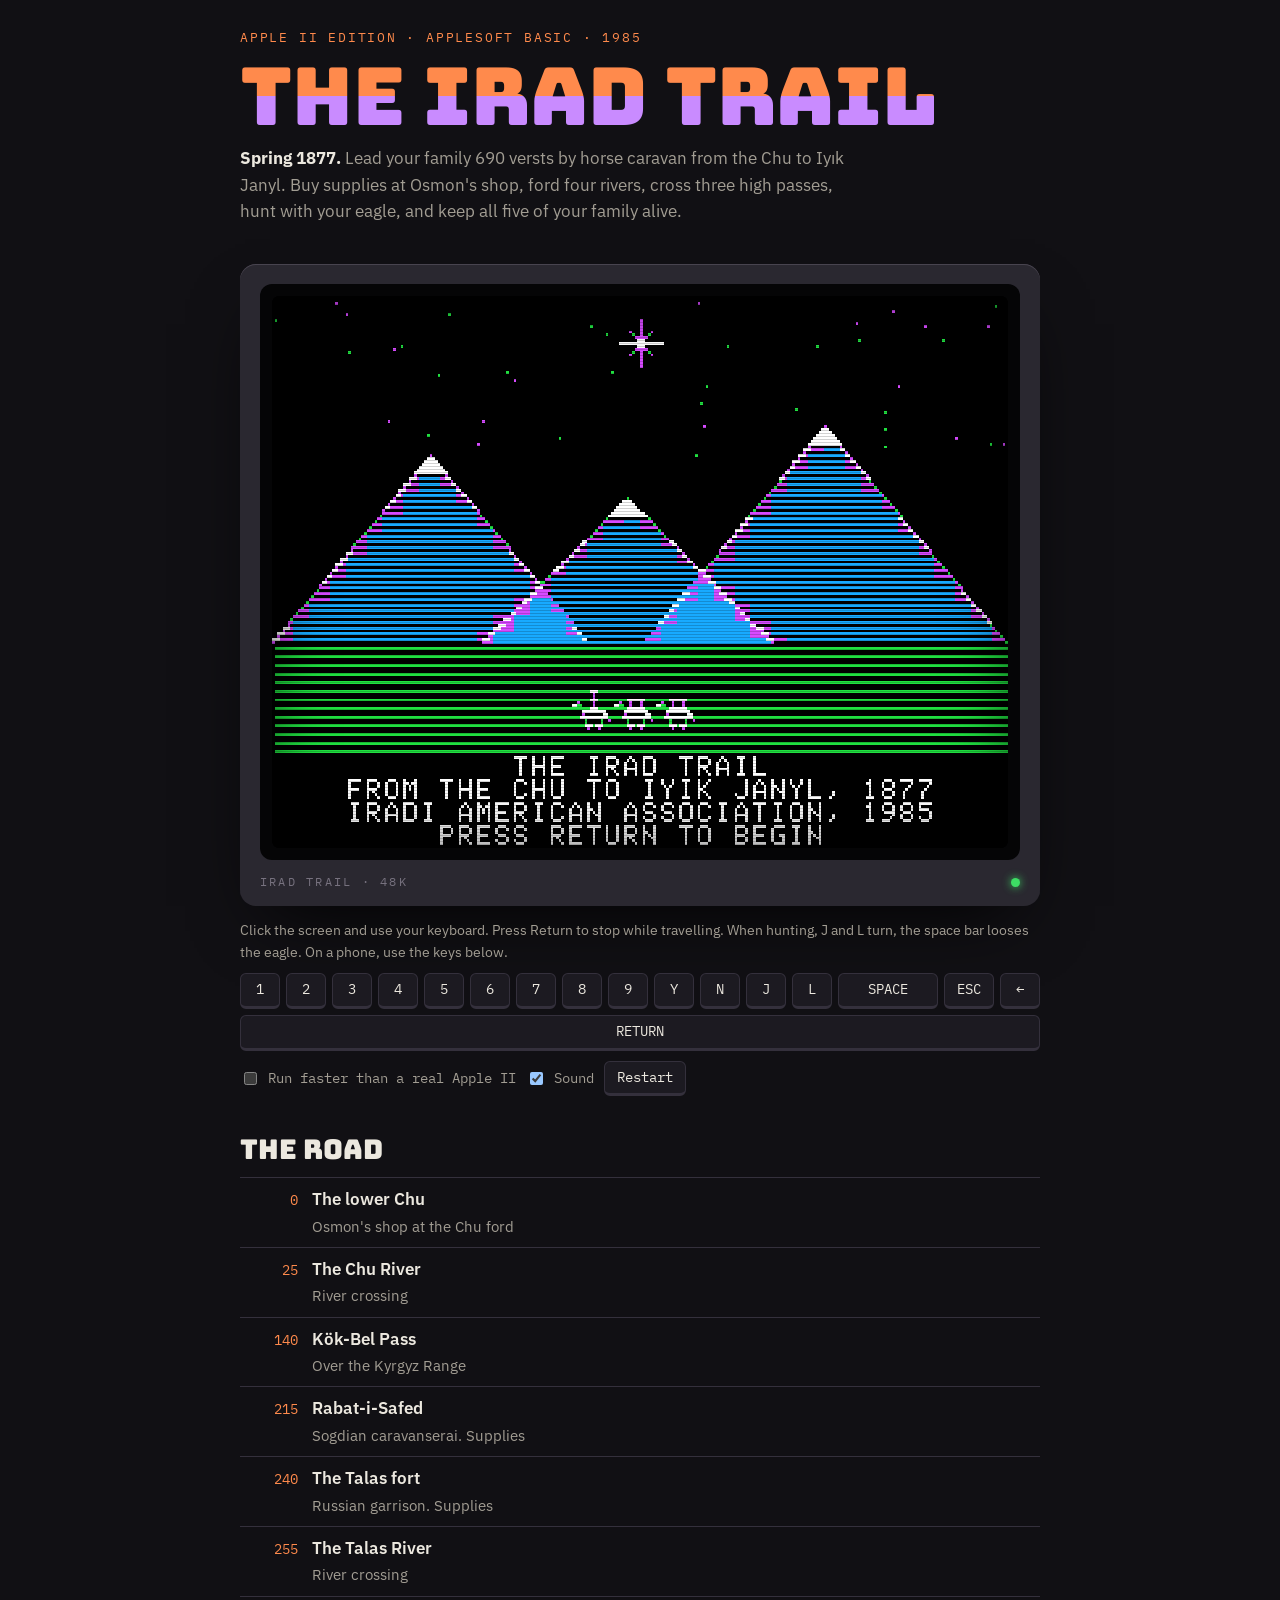
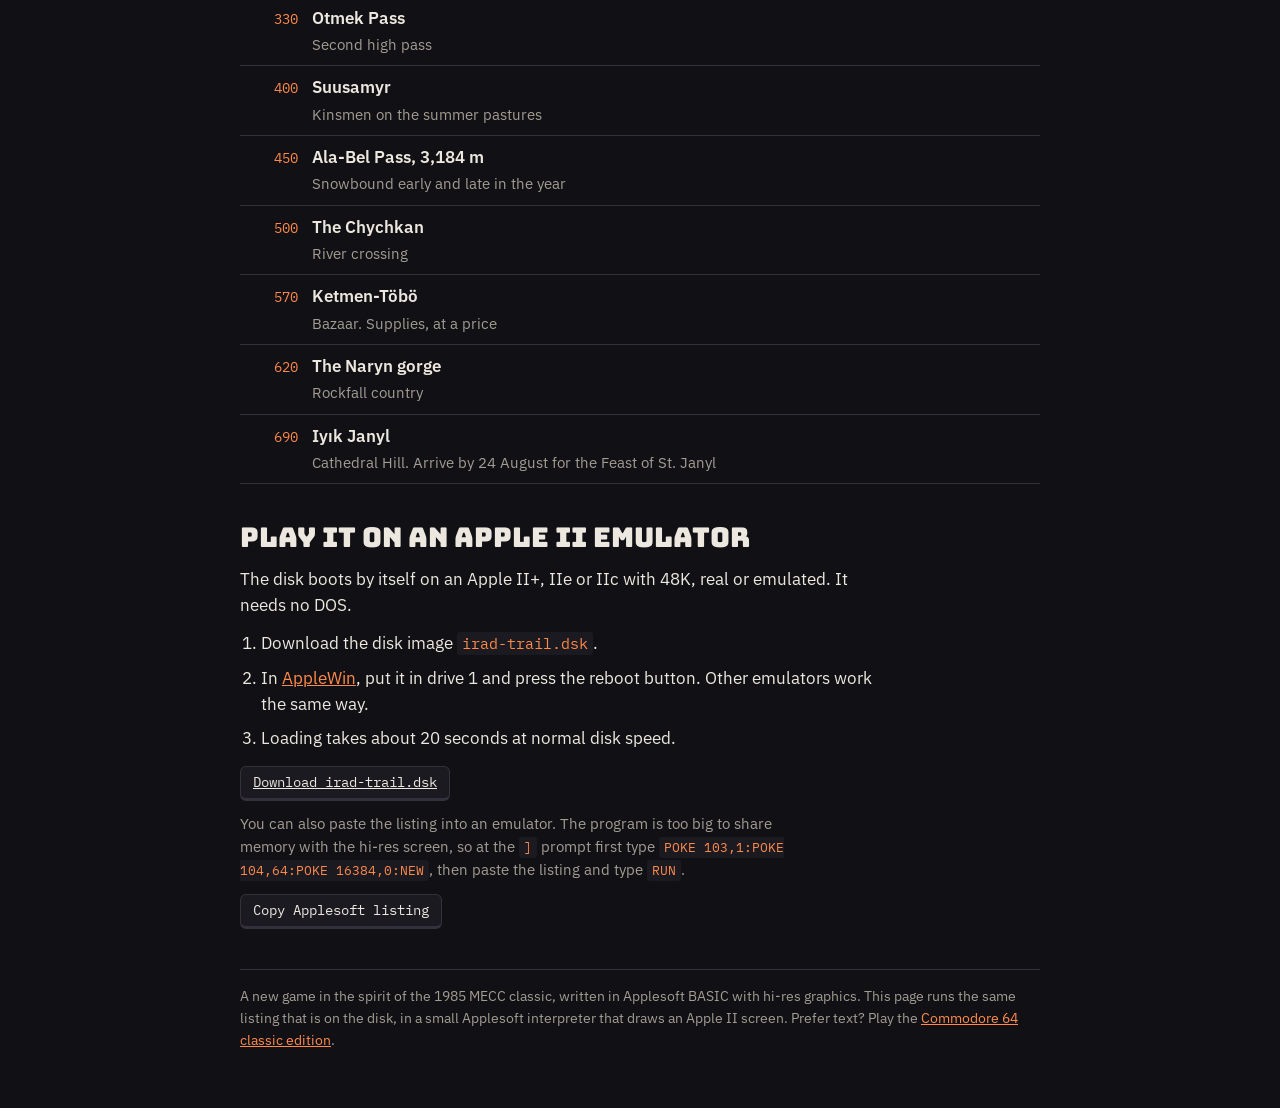
==== index.html @ f1f93eb9 "Fix death message scrolling off before the name shows The third line of the death message was exactl" ====
<!doctype html>
<html lang="en">
<meta charset="utf-8">
<meta name="viewport" content="width=device-width, initial-scale=1, viewport-fit=cover">
<title>The Irad Trail</title>
<link rel="preconnect" href="https://fonts.googleapis.com">
<link rel="preconnect" href="https://fonts.gstatic.com" crossorigin>
<link rel="stylesheet" href="https://fonts.googleapis.com/css2?family=Bungee&family=IBM+Plex+Sans:ital,wght@0,400;0,600;1,400&family=IBM+Plex+Mono:wght@500&display=swap">
<style>
/* Layout: one column. A dark 1980s monitor holds the hi-res screen; the road and emulator notes sit below. Single dark look by design. */
:root {
  --bg: #111014;
  --panel: #1c1a21;
  --ink: #ece8df;
  --dim: #a29d93;
  --orange: #ff8a4c;
  --violet: #c98bff;
  --rule: #34303c;
  --case: #2a2830;
  --display: "Bungee", "Arial Black", Impact, sans-serif;
  --body: "IBM Plex Sans", "Segoe UI", system-ui, sans-serif;
  --mono: "IBM Plex Mono", Consolas, "Courier New", monospace;
  color-scheme: dark;
}
* { box-sizing: border-box; }
html { background: var(--bg); }
body { margin: 0; background: var(--bg); color: var(--ink); font-family: var(--body); font-size: 1.0625rem; line-height: 1.55; padding-inline: 16px; padding-block: 28px 56px; }
.wrap { max-width: 800px; margin: 0 auto; display: grid; gap: 40px; }
header { display: grid; gap: 12px; }
.kicker { font-family: var(--mono); font-size: 0.8rem; letter-spacing: 0.14em; text-transform: uppercase; color: var(--orange); }
h1 { font-family: var(--display); font-weight: 400; font-size: clamp(2.6rem, 10vw, 5rem); line-height: 0.92; margin: 0; text-wrap: balance; background: linear-gradient(180deg, var(--orange) 0 50%, var(--violet) 50% 100%); -webkit-background-clip: text; background-clip: text; color: transparent; }
.lede { margin: 0; max-width: 62ch; color: var(--dim); }
.lede strong { color: var(--ink); }

.monitor { background: var(--case); border-radius: 16px; padding: 20px 20px 14px; box-shadow: 0 30px 70px -30px #000, inset 0 1px 0 #48444f; }
.bezel { background: #050506; border-radius: 12px; padding: 12px; }
.screen { position: relative; aspect-ratio: 4 / 3; max-width: 100%; border-radius: 8px; overflow: hidden; background: #000; cursor: text; }
.screen:focus-within { box-shadow: 0 0 0 2px var(--orange); }
#crt { position: absolute; inset: 0; width: 100%; height: 100%; image-rendering: pixelated; image-rendering: crisp-edges; }
.screen::after { content: ""; position: absolute; inset: 0; pointer-events: none; background: repeating-linear-gradient(180deg, rgba(0,0,0,0) 0 2px, rgba(0,0,0,.18) 2px 3px); box-shadow: inset 0 0 60px rgba(0,0,0,.6); }
#kbd { position: absolute; left: 0; bottom: 0; width: 1px; height: 1px; opacity: 0; border: 0; padding: 0; font-size: 16px; }
.badge { display: flex; justify-content: space-between; align-items: center; gap: 12px; margin-top: 12px; font-family: var(--mono); font-size: 0.78rem; letter-spacing: 0.18em; text-transform: uppercase; color: #77727f; }
.led { width: 9px; height: 9px; border-radius: 50%; background: #3ddc64; box-shadow: 0 0 8px #3ddc64; }

.controls { display: grid; gap: 10px; margin-top: 14px; }
.keys { display: flex; flex-wrap: wrap; gap: 6px; }
.keys button, .btn {
  font-family: var(--mono); font-size: 0.85rem; color: var(--ink); background: var(--panel);
  border: 1px solid var(--rule); border-bottom-width: 3px; border-radius: 6px; padding: 9px 12px; cursor: pointer; line-height: 1; min-width: 40px;
}
.keys button:active, .btn:active { transform: translateY(2px); border-bottom-width: 1px; }
.keys button:focus-visible, .btn:focus-visible, a:focus-visible, select:focus-visible { outline: 2px solid var(--orange); outline-offset: 2px; }
.keys .wide { flex: 1 1 90px; }
.row { display: flex; flex-wrap: wrap; gap: 10px; align-items: center; }
.toggle { font-family: var(--mono); font-size: 0.85rem; color: var(--dim); display: inline-flex; gap: 8px; align-items: center; }
.hint { font-size: 0.88rem; color: var(--dim); margin: 0; }

h2 { font-family: var(--display); font-weight: 400; font-size: 1.7rem; line-height: 1; margin: 0 0 14px; color: var(--ink); }
section p { margin: 0 0 12px; max-width: 64ch; }
.road { list-style: none; margin: 0; padding: 0; display: grid; }
.road li { display: grid; grid-template-columns: 3.6rem 1fr; gap: 14px; padding: 8px 0; border-top: 1px solid var(--rule); align-items: baseline; }
.road li:last-child { border-bottom: 1px solid var(--rule); }
.road .v { font-family: var(--mono); color: var(--orange); font-variant-numeric: tabular-nums; text-align: right; font-size: 0.9rem; }
.road .n { font-weight: 600; }
.road .k { color: var(--dim); font-size: 0.92rem; }
.steps { margin: 0; padding-left: 1.3rem; display: grid; gap: 8px; max-width: 64ch; }
code { font-family: var(--mono); font-size: 0.88em; color: var(--orange); background: var(--panel); padding: 2px 5px; border-radius: 3px; }
.note { color: var(--dim); font-size: 0.92rem; }
a { color: var(--orange); }
footer { color: var(--dim); font-size: 0.88rem; border-top: 1px solid var(--rule); padding-top: 16px; }
</style>

<div class="wrap">
  <header>
    <div class="kicker">Apple II edition &middot; Applesoft BASIC &middot; 1985</div>
    <h1>The Irad Trail</h1>
    <p class="lede"><strong>Spring 1877.</strong> Lead your family 690 versts by horse caravan from the Chu to Iyık Janyl. Buy supplies at Osmon's shop, ford four rivers, cross three high passes, hunt with your eagle, and keep all five of your family alive.</p>
  </header>

  <div>
    <div class="monitor">
      <div class="bezel">
        <div class="screen" id="screen" role="application" aria-label="Game screen. Click or tap, then use the keyboard.">
          <canvas id="crt" width="560" height="384"></canvas>
          <input id="kbd" type="text" autocomplete="off" autocapitalize="characters" autocorrect="off" spellcheck="false" aria-label="Keyboard input">
        </div>
      </div>
      <div class="badge"><span>Irad Trail &middot; 48K</span><span class="led" aria-hidden="true"></span></div>
    </div>
    <div class="controls">
      <p class="hint">Click the screen and use your keyboard. Press Return to stop while travelling. When hunting, J and L turn, the space bar looses the eagle. On a phone, use the keys below.</p>
      <div class="keys" id="keys">
        <button type="button" data-k="49">1</button><button type="button" data-k="50">2</button><button type="button" data-k="51">3</button>
        <button type="button" data-k="52">4</button><button type="button" data-k="53">5</button><button type="button" data-k="54">6</button>
        <button type="button" data-k="55">7</button><button type="button" data-k="56">8</button><button type="button" data-k="57">9</button>
        <button type="button" data-k="89">Y</button><button type="button" data-k="78">N</button>
        <button type="button" data-k="74">J</button><button type="button" data-k="76">L</button>
        <button type="button" data-k="32" class="wide">SPACE</button>
        <button type="button" data-k="27">ESC</button><button type="button" data-k="8">&larr;</button>
        <button type="button" data-k="13" class="wide">RETURN</button>
      </div>
      <div class="row">
        <label class="toggle"><input type="checkbox" id="fast"> Run faster than a real Apple II</label>
        <label class="toggle"><input type="checkbox" id="sound" checked> Sound</label>
        <button type="button" class="btn" id="restart">Restart</button>
      </div>
    </div>
  </div>

  <section>
    <h2>The road</h2>
    <ol class="road">
      <li><span class="v">0</span><span><span class="n">The lower Chu</span><br><span class="k">Osmon's shop at the Chu ford</span></span></li>
      <li><span class="v">25</span><span><span class="n">The Chu River</span><br><span class="k">River crossing</span></span></li>
      <li><span class="v">140</span><span><span class="n">Kök-Bel Pass</span><br><span class="k">Over the Kyrgyz Range</span></span></li>
      <li><span class="v">215</span><span><span class="n">Rabat-i-Safed</span><br><span class="k">Sogdian caravanserai. Supplies</span></span></li>
      <li><span class="v">240</span><span><span class="n">The Talas fort</span><br><span class="k">Russian garrison. Supplies</span></span></li>
      <li><span class="v">255</span><span><span class="n">The Talas River</span><br><span class="k">River crossing</span></span></li>
      <li><span class="v">330</span><span><span class="n">Otmek Pass</span><br><span class="k">Second high pass</span></span></li>
      <li><span class="v">400</span><span><span class="n">Suusamyr</span><br><span class="k">Kinsmen on the summer pastures</span></span></li>
      <li><span class="v">450</span><span><span class="n">Ala-Bel Pass, 3,184 m</span><br><span class="k">Snowbound early and late in the year</span></span></li>
      <li><span class="v">500</span><span><span class="n">The Chychkan</span><br><span class="k">River crossing</span></span></li>
      <li><span class="v">570</span><span><span class="n">Ketmen-Töbö</span><br><span class="k">Bazaar. Supplies, at a price</span></span></li>
      <li><span class="v">620</span><span><span class="n">The Naryn gorge</span><br><span class="k">Rockfall country</span></span></li>
      <li><span class="v">690</span><span><span class="n">Iyık Janyl</span><br><span class="k">Cathedral Hill. Arrive by 24 August for the Feast of St. Janyl</span></span></li>
    </ol>
  </section>

  <section>
    <h2>Play it on an Apple II emulator</h2>
    <p>The disk boots by itself on an Apple II+, IIe or IIc with 48K, real or emulated. It needs no DOS.</p>
    <ol class="steps">
      <li>Download the disk image <code>irad-trail.dsk</code>.</li>
      <li>In <a href="https://github.com/AppleWin/AppleWin" target="_blank" rel="noopener">AppleWin</a>, put it in drive 1 and press the reboot button. Other emulators work the same way.</li>
      <li>Loading takes about 20 seconds at normal disk speed.</li>
    </ol>
    <div class="row" id="dl" style="margin-top:14px"></div>
    <p class="note" style="margin-top:12px">You can also paste the listing into an emulator. The program is too big to share memory with the hi-res screen, so at the <code>]</code> prompt first type <code>POKE 103,1:POKE 104,64:POKE 16384,0:NEW</code>, then paste the listing and type <code>RUN</code>.</p>
    <div class="row">
      <button type="button" class="btn" id="copy">Copy Applesoft listing</button>
      <span class="note" id="copied" role="status"></span>
    </div>
  </section>

  <footer>A new game in the spirit of the 1985 MECC classic, written in Applesoft BASIC with hi-res graphics. This page runs the same listing that is on the disk, in a small Applesoft interpreter that draws an Apple II screen. Prefer text? Play the <a href="c64/">Commodore 64 classic edition</a>.</footer>
</div>

<script type="text/plain" id="bas">10 REM THE IRAD TRAIL: APPLE II EDITION
20 REM IRADI AMERICAN ASSOCIATION, CHICAGO 1985
30 TEXT : HOME : NORMAL
40 DIM N$(5),HL(5),DS(5),SD(5),L(13),TY(13),L$(13),Q$(13),D$(12),MO$(12),MS(12),TB(12),C(6),CN$(6),WT$(4),PA$(3),RA$(3),VX(4),VY(4),DN$(5),MX(13),MY(13)
50 FOR I = 1 TO 12 : READ MO$(I),MS(I),TB(I) : NEXT
55 FOR I = 1 TO 13 : READ L(I),TY(I),L$(I),MX(I),MY(I) : NEXT
60 FOR I = 1 TO 13 : READ Q$(I) : NEXT
65 FOR I = 1 TO 12 : READ D$(I) : NEXT
70 FOR I = 1 TO 6 : READ CN$(I),C(I) : NEXT
75 FOR I = 0 TO 4 : READ WT$(I) : NEXT
80 FOR I = 1 TO 3 : READ PA$(I),RA$(I) : NEXT
85 FOR I = 0 TO 4 : READ VX(I),VY(I) : NEXT
90 FOR I = 1 TO 5 : READ DN$(I) : NEXT
100 SN = 6 : GOSUB 6000
105 HOME : HTAB 14 : PRINT "THE IRAD TRAIL"
110 HTAB 5 : PRINT "FROM THE CHU TO IYIK JANYL, 1877"
115 HTAB 5 : PRINT "IRADI AMERICAN ASSOCIATION, 1985"
120 HTAB 10 : PRINT "PRESS RETURN TO BEGIN"; : GET K$
125 X = RND ( - (PEEK (78) + 256 * PEEK (79)))
200 TEXT : HOME : PRINT : HTAB 14 : PRINT "THE IRAD TRAIL" : PRINT
210 PRINT "  YOU MAY:" : PRINT
220 PRINT "    1. TRAVEL THE ROAD"
230 PRINT "    2. LEARN ABOUT THE ROAD"
240 PRINT "    3. END"
250 PRINT : PRINT "  WHAT IS YOUR CHOICE? "; : GET K$ : PRINT K$
260 K = VAL (K$) : IF K < 1 OR K > 3 THEN 200
270 ON K GOTO 300,2300,280
280 HOME : PRINT "JOLUNG BOLSUN. MAY YOUR ROAD BE OPEN." : END
300 TEXT : HOME
305 PRINT "MANY KINDS OF PEOPLE MADE THE JOURNEY" : PRINT "SOUTH IN 1877." : PRINT
310 PRINT "YOU MAY:" : PRINT
315 PRINT "  1. BE A BIY'S SON, WITH A GOOD HERD"
320 PRINT "  2. BE A FELT MERCHANT"
325 PRINT "  3. BE A HERDER WITH LITTLE SILVER"
330 PRINT "  4. FIND OUT THE DIFFERENCES"
335 PRINT "     BETWEEN THESE CHOICES"
340 PRINT : PRINT "WHAT IS YOUR CHOICE? "; : GET K$ : PRINT K$ : OC = VAL (K$)
345 IF OC = 4 THEN GOSUB 2800 : GOTO 300
350 IF OC < 1 OR OC > 3 THEN 300
355 M = 800 : IF OC = 2 THEN M = 500
360 IF OC = 3 THEN M = 300
365 H = 0 : F = 0 : FE = 0 : PW = 0 : SH = 0 : SA = 0 : D = 0 : LN = 1 : P = 1 : RA = 1 : HE = 0 : CU = 0 : HM = 0 : EN = 0 : AL = 0 : QA = 0 : RS = 0
370 FOR I = 1 TO 5 : HL(I) = 1 : DS(I) = 0 : SD(I) = 0 : NEXT
400 HOME : PRINT "WHAT IS THE FIRST NAME OF THE" : PRINT "CARAVAN LEADER?" : PRINT
405 INPUT "> ";A$ : IF A$ = "" THEN A$ = DN$(1)
410 N$(1) = LEFT$ (A$,8)
415 PRINT : PRINT "WHAT ARE THE FIRST NAMES OF THE FOUR" : PRINT "OTHER MEMBERS OF YOUR FAMILY?" : PRINT
420 FOR I = 2 TO 5 : PRINT I;". "; : INPUT "";A$ : IF A$ = "" THEN A$ = DN$(I)
425 N$(I) = LEFT$ (A$,8) : NEXT I
430 HOME : PRINT "YOUR FAMILY:" : PRINT : PRINT "  1. ";N$(1);" (LEADER)" : FOR I = 2 TO 5 : PRINT "  ";I;". ";N$(I) : NEXT
435 PRINT : PRINT "ARE THESE NAMES CORRECT? (Y/N) "; : GET K$ : PRINT K$ : IF K$ = "N" THEN 400
500 HOME : PRINT "IT IS 1877. THE SNOW IS MELTING ON THE" : PRINT "PLAINS, BUT THE HIGH PASSES MAY STAY" : PRINT "CLOSED UNTIL LATE SPRING." : PRINT
505 PRINT "YOU MUST DECIDE WHICH MONTH TO LEAVE." : PRINT
510 PRINT "  1. MARCH" : PRINT "  2. APRIL" : PRINT "  3. MAY" : PRINT "  4. JUNE" : PRINT "  5. JULY" : PRINT "  6. ASK FOR ADVICE"
515 PRINT : PRINT "WHAT IS YOUR CHOICE? "; : GET K$ : PRINT K$ : K = VAL (K$)
520 IF K = 6 THEN GOSUB 2900 : GOTO 500
525 IF K < 1 OR K > 5 THEN 500
530 DY = MS(K + 2) + 1
550 HOME : PRINT "BEFORE LEAVING, VISIT OSMON'S SHOP BY" : PRINT "THE CHU FORD. YOU HAVE ";M;" RUBLES." : PRINT
555 PRINT "YOU WILL NEED:" : PRINT
560 PRINT " - HORSES TO RIDE AND TO CARRY THE" : PRINT "   YURT. SIX OR MORE IS WISE."
565 PRINT " - FOOD FOR THE ROAD" : PRINT " - FELT COATS AND FURS FOR THE PASSES"
570 PRINT " - POWDER AND SHOT FOR WOLVES AND" : PRINT "   RAIDERS"
575 PRINT " - SPARE HORSESHOES AND PACK SADDLES"
580 PRINT : PRINT "A FUNT IS ABOUT A POUND." : GOSUB 7500
585 PF = 1 : SN$ = "OSMON'S SHOP AT THE CHU FORD" : GOSUB 700
590 IF H < 2 THEN HOME : PRINT "YOU CANNOT LEAVE WITH FEWER THAN TWO" : PRINT "HORSES." : GOSUB 7500 : GOSUB 700 : GOTO 590
595 GOTO 900
700 TEXT : HOME : PRINT SN$ : GOSUB 7000 : PRINT DT$ : PRINT "---------------------------------------"
705 PRINT "ITEM"; : HTAB 24 : PRINT "PRICE"; : HTAB 32 : PRINT "YOU HAVE"
710 FOR I = 1 TO 6 : PRINT I;". ";CN$(I); : HTAB 24 : PRINT INT (C(I) * PF + .5); : HTAB 32 : GOSUB 790 : PRINT T : NEXT
715 PRINT "7. LEAVE THE SHOP" : PRINT "---------------------------------------"
720 PRINT "YOU HAVE ";INT (M);" RUBLES." : PRINT : PRINT "WHICH NUMBER? "; : GET K$ : PRINT K$ : K = VAL (K$)
725 IF K = 7 OR K$ = CHR$ (13) THEN RETURN
730 IF K < 1 OR K > 6 THEN 700
735 T = INT (C(K) * PF + .5) : PRINT : PRINT "HOW MANY? "; : INPUT "";A$ : Q = INT ( VAL (A$)) : IF Q < 0 THEN Q = 0
740 IF Q * T > M THEN PRINT "YOU DO NOT HAVE ENOUGH SILVER." : GOSUB 7500 : GOTO 700
745 M = M - Q * T : ON K GOSUB 750,755,760,765,770,775 : GOTO 700
750 H = H + Q : RETURN
755 F = F + 10 * Q : RETURN
760 FE = FE + Q : RETURN
765 PW = PW + Q : RETURN
770 SH = SH + Q : RETURN
775 SA = SA + Q : RETURN
790 ON I GOTO 791,792,793,794,795,796
791 T = H : RETURN
792 T = INT (F) : RETURN
793 T = FE : RETURN
794 T = PW : RETURN
795 T = SH : RETURN
796 T = SA : RETURN
900 LN = 1 : GOSUB 6100 : GOSUB 7000 : PRINT L$(1) : PRINT DT$
905 PRINT "THE KASHYSH BLESSES THE HORSES WITH" : PRINT "WATER, MILK AND JUNIPER SMOKE."; : GET K$
910 LN = 2 : SS = 0 : GOTO 1000
1000 REM *** ON THE ROAD ***
1002 GOSUB 1150 : GOSUB 6800 : GOSUB 5600 : GOSUB 7200
1005 K = PEEK ( - 16384) : IF K > 127 THEN POKE - 16368,0 : IF K = 141 OR K = 160 THEN 1500
1010 GOSUB 1100 : IF EN THEN 8500
1015 IF D > = L(LN) THEN D = L(LN) : GOTO 3500
1020 GOTO 1005
1100 V = 10 + 5 * P : T = H / 6 : IF T > 1 THEN T = 1
1105 V = V * T : IF Z = 1 THEN V = V * .6
1110 IF PC = 1 THEN V = V * .8
1115 IF PC = 2 THEN V = V * .5
1120 IF H < 2 THEN EN = 3 : RETURN
1125 IF Z = 1 AND DY > 288 THEN EN = 2 : RETURN
1130 D = D + V : DY = DY + 1 : GOSUB 1150 : GOSUB 5600 : GOSUB 5000 : IF EN THEN RETURN
1135 IF P = 3 AND RND (1) < .02 THEN H = H - 1 : M1$ = "A HORSE DIES OF EXHAUSTION." : GOSUB 7600
1140 GOSUB 6900 : GOSUB 7200
1145 IF RND (1) < .06 THEN GOSUB 2000 : GOSUB 7200
1149 RETURN
1150 Z = 0 : IF (D > = 115 AND D < 165) OR (D > = 300 AND D < 350) OR (D > = 420 AND D < 470) THEN Z = 1
1155 IF D > = 600 AND D < 670 THEN Z = 2
1160 RETURN
1200 DY = DY + 1 : GOSUB 1150 : GOSUB 5600 : GOSUB 5000 : RETURN
1500 TEXT : HOME : IF AL THEN PRINT L$(LN - 1)
1502 GOSUB 7000 : PRINT DT$ : PRINT
1505 GOSUB 7400 : PRINT "WEATHER: ";WE$ : PRINT "HEALTH: ";HE$ : PRINT "PACE: ";PA$(P) : PRINT "RATIONS: ";RA$(RA)
1510 PRINT : PRINT "YOU MAY:" : PRINT
1515 PRINT "  1. CONTINUE ON THE ROAD"
1520 PRINT "  2. CHECK SUPPLIES"
1525 PRINT "  3. LOOK AT THE MAP"
1530 PRINT "  4. CHANGE THE PACE"
1535 PRINT "  5. CHANGE FOOD RATIONS"
1540 PRINT "  6. STOP TO REST"
1545 PRINT "  7. ATTEMPT TO TRADE"
1550 IF AL THEN PRINT "  8. TALK TO PEOPLE"
1555 IF NOT AL THEN PRINT "  8. HUNT FOR FOOD"
1560 IF AL AND TY(LN - 1) = 3 THEN PRINT "  9. BUY SUPPLIES"
1565 PRINT : PRINT "WHAT IS YOUR CHOICE? "; : GET K$ : PRINT K$ : K = VAL (K$)
1570 IF K < 1 OR K > 9 THEN 1500
1575 IF K = 9 AND NOT (AL AND TY(LN - 1) = 3) THEN 1500
1580 ON K GOTO 1600,1650,1700,1750,1800,1850,1900,1950,1990
1600 AL = 0 : GOTO 1000
1650 TEXT : HOME : PRINT "YOUR SUPPLIES" : PRINT
1655 PRINT "  HORSES"; : HTAB 28 : PRINT H
1660 PRINT "  FOOD (FUNT)"; : HTAB 28 : PRINT INT (F)
1665 PRINT "  FELT COATS AND FURS"; : HTAB 28 : PRINT FE
1670 PRINT "  BOXES OF POWDER"; : HTAB 28 : PRINT PW
1675 PRINT "  SPARE HORSESHOES"; : HTAB 28 : PRINT SH
1680 PRINT "  PACK SADDLES"; : HTAB 28 : PRINT SA
1685 PRINT "  RUBLES"; : HTAB 28 : PRINT INT (M)
1690 PRINT : PRINT "YOUR FAMILY" : PRINT
1692 FOR I = 1 TO 5 : S$ = "WELL" : IF DS(I) THEN S$ = D$(DS(I))
1694 IF HL(I) = 0 THEN S$ = "DEAD"
1696 PRINT "  ";N$(I); : HTAB 14 : PRINT S$ : NEXT I
1698 GOSUB 7500 : GOTO 1500
1700 GOSUB 4500 : GOTO 1500
1750 TEXT : HOME : PRINT "CHANGE THE PACE" : PRINT "(NOW ";PA$(P);")" : PRINT
1755 PRINT "THE PACE IS HOW HARD YOU PUSH THE" : PRINT "HORSES AND THE FAMILY EACH DAY." : PRINT
1760 PRINT "  1. STEADY: ABOUT 15 VERSTS A DAY" : PRINT "  2. STRENUOUS: ABOUT 20 VERSTS" : PRINT "  3. GRUELING: ABOUT 25 VERSTS, HARD" : PRINT "     ON PEOPLE AND HORSES"
1765 PRINT : PRINT "WHAT IS YOUR CHOICE? "; : GET K$ : K = VAL (K$) : IF K > = 1 AND K < = 3 THEN P = K
1770 GOTO 1500
1800 TEXT : HOME : PRINT "CHANGE FOOD RATIONS" : PRINT "(NOW ";RA$(RA);")" : PRINT
1805 PRINT "  1. FILLING: 3 FUNT A PERSON A DAY" : PRINT "  2. MEAGER: 2 FUNT, NOT QUITE ENOUGH" : PRINT "  3. BARE BONES: 1 FUNT, VERY HUNGRY"
1810 PRINT : PRINT "WHAT IS YOUR CHOICE? "; : GET K$ : K = VAL (K$) : IF K > = 1 AND K < = 3 THEN RA = K
1815 GOTO 1500
1850 TEXT : HOME : PRINT "HOW MANY DAYS WILL YOU REST? (1-9) "; : GET K$ : K = VAL (K$) : IF K < 1 THEN 1500
1855 PRINT K : RS = 1 : FOR J = 1 TO K : GOSUB 1200 : IF EN THEN RS = 0 : GOTO 8500
1860 NEXT J : RS = 0 : GOTO 1500
1900 TEXT : HOME : GOSUB 1200 : IF EN THEN 8500
1905 HOME : K = INT ( RND (1) * 7) + 1 : ON K GOSUB 1910,1915,1920,1925,1930,1935,1940 : GOSUB 7500 : GOTO 1500
1910 PRINT "A HERDER WILL TRADE YOU A HORSE FOR" : PRINT "100 FUNT OF FOOD." : IF F < 100 THEN PRINT : PRINT "YOU DO NOT HAVE ENOUGH FOOD." : RETURN
1911 GOSUB 1945 : IF K$ = "Y" THEN H = H + 1 : F = F - 100
1912 RETURN
1915 PRINT "A SMITH WANTS 2 BOXES OF POWDER FOR" : PRINT "3 SPARE HORSESHOES." : IF PW < 2 THEN PRINT : PRINT "YOU DO NOT HAVE ENOUGH POWDER." : RETURN
1916 GOSUB 1945 : IF K$ = "Y" THEN PW = PW - 2 : SH = SH + 3
1917 RETURN
1920 PRINT "A FELTMAKER OFFERS 2 FELT COATS FOR" : PRINT "30 RUBLES." : IF M < 30 THEN PRINT : PRINT "YOU DO NOT HAVE ENOUGH SILVER." : RETURN
1921 GOSUB 1945 : IF K$ = "Y" THEN M = M - 30 : FE = FE + 2
1922 RETURN
1925 PRINT "A KINSMAN NEEDS A HORSE. HE OFFERS" : PRINT "150 FUNT OF FOOD FOR ONE." : IF H < 3 THEN PRINT : PRINT "YOU CANNOT SPARE A HORSE." : RETURN
1926 GOSUB 1945 : IF K$ = "Y" THEN H = H - 1 : F = F + 150
1927 RETURN
1930 PRINT "A SADDLER OFFERS A PACK SADDLE FOR" : PRINT "2 BOXES OF POWDER." : IF PW < 2 THEN PRINT : PRINT "YOU DO NOT HAVE ENOUGH POWDER." : RETURN
1931 GOSUB 1945 : IF K$ = "Y" THEN PW = PW - 2 : SA = SA + 1
1932 RETURN
1935 PRINT "A HERDER WILL SELL YOU A HORSE FOR" : PRINT "40 RUBLES." : IF M < 40 THEN PRINT : PRINT "YOU DO NOT HAVE ENOUGH SILVER." : RETURN
1936 GOSUB 1945 : IF K$ = "Y" THEN M = M - 40 : H = H + 1
1937 RETURN
1940 PRINT "NOBODY WANTS TO TRADE TODAY." : RETURN
1945 PRINT : PRINT "WILL YOU TRADE? (Y/N) "; : GET K$ : PRINT K$ : RETURN
1950 IF AL THEN TEXT : HOME : S$ = Q$(LN - 1) : GOSUB 7700 : GOSUB 7500 : GOTO 1500
1955 GOSUB 4000 : IF EN THEN 8500
1960 GOTO 1500
1990 SN$ = "TRADERS AT " + L$(LN - 1) : PF = 1.25 : IF LN - 1 = 5 THEN PF = 1.5
1995 IF LN - 1 = 11 THEN PF = 1.75
1996 GOSUB 700 : GOTO 1500
2000 REM *** WHAT HAPPENS ON THE ROAD ***
2002 R = INT ( RND (1) * 16) + 1 : IF CU AND R > 12 THEN R = R - 8
2005 IF Z = 2 AND RND (1) < .3 THEN R = 17
2010 IF R > 8 THEN ON R - 8 GOTO 2100,2110,2120,2130,2140,2150,2160,2170,2180
2015 ON R GOTO 2020,2030,2040,2050,2060,2070,2080,2090
2020 IF SH > 0 THEN SH = SH - 1 : M1$ = "A HORSE THROWS A SHOE. YOU FIT A SPARE." : GOTO 2190
2025 M1$ = "A HORSE THROWS A SHOE. WITH NO SPARE," : M2$ = "YOU LOSE A DAY LEADING HER." : GOSUB 7600 : GOTO 1200
2030 IF SA > 0 THEN SA = SA - 1 : M1$ = "A PACK SADDLE BREAKS. YOU USE A SPARE." : GOTO 2190
2035 F = F - 50 : M1$ = "A PACK SADDLE BREAKS. YOU LEAVE 50" : M2$ = "FUNT OF FOOD BESIDE THE ROAD." : GOTO 2190
2040 IF RND (1) < .3 THEN H = H - 1 : M1$ = "A HORSE STRAYS IN THE NIGHT. YOU" : M2$ = "NEVER FIND HER." : GOTO 2190
2045 M1$ = "A HORSE STRAYS. YOU LOSE A DAY" : M2$ = "SEARCHING FOR HER." : GOSUB 7600 : GOTO 1200
2050 IF PW > 0 THEN PW = PW - 1 : M1$ = "WOLVES CIRCLE THE HERD AT NIGHT." : M2$ = "YOUR SHOTS DRIVE THEM OFF." : GOTO 2190
2055 H = H - 1 : M1$ = "WOLVES CIRCLE THE HERD. WITH NO" : M2$ = "POWDER, YOU LOSE A HORSE." : GOTO 2190
2060 GOTO 2500
2070 GOTO 2600
2080 I = INT ( RND (1) * 5) + 1 : IF HL(I) = 0 OR DS(I) THEN RETURN
2085 K = 7 : GOTO 5250
2090 I = INT ( RND (1) * 5) + 1 : IF HL(I) = 0 OR DS(I) THEN RETURN
2095 K = 6 : GOTO 5250
2100 I = INT ( RND (1) * 5) + 1 : IF HL(I) = 0 OR DS(I) THEN RETURN
2105 K = 2 : GOTO 5250
2110 GOTO 2700
2120 M1$ = "FOG ON THE HILLS. YOU LOSE THE TRAIL" : M2$ = "AND A DAY." : GOSUB 7600 : GOTO 1200
2130 F = F - 20 : M1$ = "HAILSTONES LIKE WALNUTS!" : IF FE > 0 THEN FE = FE - 1 : M2$ = "A FELT COAT IS TORN TO RAGS."
2135 GOTO 2190
2140 F = F + 40 : HE = HE * .7 : M1$ = "A KINSMAN'S AUL TAKES YOU IN. THEY" : M2$ = "KILL A SHEEP AND POUR KYMYZ." : GOTO 2190
2150 F = F + 15 : M1$ = "YOU FIND WILD RHUBARB AND ONIONS." : GOTO 2190
2160 CU = 0 : HE = HE * .8 : M1$ = "PILGRIMS BOUND FOR IYIK JANYL RIDE WITH" : M2$ = "YOU. THEIR KASHYSH GIVES A BATA." : M3$ = "ALL ANSWER: OOMIN." : GOTO 2190
2170 IF M > 20 AND RND (1) < .5 THEN M = M - 20 : M1$ = "A THIEF IN THE NIGHT TAKES 20 RUBLES." : GOTO 2190
2175 F = F - 40 : M1$ = "A THIEF IN THE NIGHT TAKES 40 FUNT" : M2$ = "OF FOOD." : GOTO 2190
2180 M1$ = "ROCKFALL IN THE GORGE! YOU LOSE A DAY" : M2$ = "CLEARING THE TRAIL." : IF RND (1) < .2 THEN H = H - 1 : M3$ = "A PACKHORSE FALLS INTO THE NARYN."
2185 GOSUB 7600 : GOTO 1200
2190 IF F < 0 THEN F = 0
2191 IF H < 0 THEN H = 0
2192 IF M < 0 THEN M = 0
2195 GOSUB 7600 : RETURN
2300 TEXT : HOME : PRINT "THE ROAD SOUTH" : PRINT
2305 PRINT "IN 1876 THE RUSSIAN ARMY TOOK KOKAND." : PRINT "SETTLERS FOLLOWED, AND MANY IRADI" : PRINT "CLANS LOST THEIR PASTURES ON THE CHU."
2310 PRINT : PRINT "YOUR FAMILY WILL RIDE 690 VERSTS" : PRINT "SOUTH, OVER THREE HIGH PASSES AND FOUR" : PRINT "RIVERS, TO SETTLE BELOW THE CHURCH OF" : PRINT "ST. JANYL AT IYIK JANYL."
2315 PRINT : PRINT "A VERST IS ABOUT TWO-THIRDS OF A MILE."
2320 GOSUB 7500
2330 HOME : PRINT "HOW TO PLAY" : PRINT
2335 PRINT "BUY HORSES, FOOD, FELTS, POWDER AND" : PRINT "SPARE TACK BEFORE YOU LEAVE. YOU CAN" : PRINT "BUY MORE AT RABAT-I-SAFED, THE TALAS" : PRINT "FORT AND KETMEN-TOBO."
2340 PRINT : PRINT "WHILE YOU TRAVEL, PRESS RETURN TO STOP" : PRINT "AND SIZE UP THE SITUATION. YOU CAN" : PRINT "CHANGE THE PACE AND RATIONS, REST," : PRINT "TRADE, OR HUNT WITH YOUR EAGLE."
2345 PRINT : PRINT "TO HUNT, TURN WITH J AND L, AND PRESS" : PRINT "THE SPACE BAR TO LOOSE THE EAGLE."
2350 GOSUB 7500
2355 HOME : PRINT "THE PASSES" : PRINT
2360 PRINT "THE KOK-BEL, OTMEK AND ALA-BEL PASSES" : PRINT "HOLD SNOW UNTIL MAY AND CLOSE AGAIN IN" : PRINT "THE AUTUMN. THE ALA-BEL STANDS 3,184" : PRINT "METERS HIGH."
2365 PRINT : PRINT "CARRY A FELT COAT FOR EVERY PERSON." : PRINT : PRINT "ARRIVE BY THE FEAST OF ST. JANYL," : PRINT "24 AUGUST, FOR A BONUS."
2370 GOSUB 7500 : GOTO 200
2500 HS = RND (1) < .7 : A1 = HS : IF RND (1) < .2 THEN A1 = 1 - A1
2505 HOME : PRINT "RIDERS ON THE SKYLINE!"
2507 IF A1 THEN PRINT "THEY LOOK LIKE HORSE THIEVES."
2508 IF NOT A1 THEN PRINT "THEY DO NOT LOOK HOSTILE."
2510 PRINT "1 RUN 2 FIGHT 3 RING THE HERD 4 GIFTS";
2515 GET K$ : K = VAL (K$) : IF K < 1 OR K > 4 THEN 2515
2520 IF HS = 0 AND K = 2 THEN M = M - 20 : M1$ = "YOU FIRED ON KOKJAL HERDERS. THEIR BIY" : M2$ = "DEMANDS KUN: 20 RUBLES." : GOTO 2190
2522 IF HS = 0 THEN M1$ = "THEY WERE KOKJAL HERDERS LOOKING FOR" : M2$ = "STRAYS. THEY SHARE THEIR KYMYZ." : GOTO 2190
2525 ON K GOTO 2530,2540,2550,2560
2530 F = F - 30 : M1$ = "YOU RUN. PACKS ARE LOST IN THE CHASE." : IF RND (1) < .4 THEN H = H - 1 : M2$ = "THEY CUT OUT ONE HORSE."
2535 GOTO 2190
2540 IF PW < 1 THEN H = H - 2 : M1$ = "YOU HAVE NO POWDER! THEY TAKE TWO" : M2$ = "HORSES." : GOTO 2190
2545 PW = PW - 1 : IF RND (1) < .6 THEN M1$ = "YOUR SHOTS SCATTER THEM." : GOTO 2190
2547 I = INT ( RND (1) * 5) + 1 : IF HL(I) = 0 THEN 2547
2548 H = H - 1 : IF H < 0 THEN H = 0
2549 M1$ = "THEY TAKE A HORSE, AND THERE IS BLOOD." : GOSUB 7600 : K = 10 : GOTO 5250
2550 IF PW < 1 THEN H = H - 2 : M1$ = "NO POWDER. THEY TAKE TWO HORSES." : GOTO 2190
2555 PW = PW - 1 : IF RND (1) < .75 THEN M1$ = "THE RING HOLDS. THEY RIDE AWAY." : GOTO 2190
2557 H = H - 1 : M1$ = "THEY BREAK THE RING AND TAKE A HORSE." : GOTO 2190
2560 IF M > = 15 THEN M = M - 15 : M1$ = "YOU OFFER TEA, KURUT AND SILVER." : M2$ = "THEY TAKE 15 RUBLES AND RIDE OFF." : GOTO 2190
2565 H = H - 1 : M1$ = "YOU HAVE LITTLE TO GIVE. THEY TAKE A" : M2$ = "HORSE INSTEAD." : GOTO 2190
2600 HOME : PRINT "AT DUSK A BLACK BULL STANDS ON THE" : PRINT "TRAIL. THE ELDERS WHISPER: MORKHAN." : PRINT "BURN JUNIPER AND POUR MILK? (Y/N) ";
2605 GET K$ : IF K$ = "Y" THEN M1$ = "THE SMOKE RISES WHITE. THE BULL" : M2$ = "WANDERS OFF INTO THE DARK." : GOTO 2190
2610 CU = 1 : M1$ = "THE WOMEN WILL NOT LOOK AT YOU." : GOTO 2190
2700 HOME : PRINT "A COSSACK POST BARS THE ROAD. THE" : PRINT "OFFICER WANTS 10 RUBLES FOR PAPERS." : PRINT "PAY HIM? (Y/N) ";
2705 GET K$ : IF K$ = "Y" AND M > = 10 THEN M = M - 10 : M1$ = "HE STAMPS SOMETHING IN RUSSIAN." : GOTO 2190
2710 M1$ = "YOU TAKE THE LONG WAY ROUND." : M2$ = "IT COSTS TWO DAYS." : GOSUB 7600 : GOSUB 1200 : IF EN THEN RETURN
2715 GOTO 1200
2800 HOME : PRINT "A BIY'S SON STARTS WITH 800 RUBLES, A" : PRINT "FELT MERCHANT WITH 500 AND A HERDER" : PRINT "WITH 300." : PRINT
2805 PRINT "THE POORER YOU START, THE MORE POINTS" : PRINT "YOU EARN FOR ARRIVING: DOUBLE FOR THE" : PRINT "MERCHANT, TRIPLE FOR THE HERDER."
2810 GOSUB 7500 : RETURN
2900 HOME : PRINT "YOU VISIT THE AKSAKAL, THE OLDEST MAN" : PRINT "IN THE AUL. HE SAYS:" : PRINT
2905 PRINT "'LEAVE TOO EARLY AND SNOW WILL CLOSE" : PRINT "THE PASSES IN YOUR FACE. LEAVE TOO" : PRINT "LATE AND YOU WILL MISS THE FEAST OF" : PRINT "ST. JANYL, AND MAYBE MEET THE AUTUMN" : PRINT "SNOW ON THE ALA-BEL. MAY IS GOOD.'"
2910 GOSUB 7500 : RETURN
3000 REM *** RIVER CROSSING ***
3002 AR = INT ((1 + RND (1) * 3) * 2) / 2 : WI = INT ( RND (1) * 50) + 30 : RC = 5
3005 TEXT : HOME : PRINT L$(LN) : GOSUB 7000 : PRINT DT$ : PRINT
3010 PRINT "THE RIVER IS ";WI;" SAZHEN ACROSS AND" : PRINT AR;" ARSHIN DEEP AT THE FORD."
3015 PRINT : PRINT "YOU MAY:" : PRINT
3020 PRINT "  1. FORD THE RIVER" : PRINT "  2. FLOAT THE PACKS ON A SKIN RAFT" : PRINT "  3. PAY THE RIVERMEN (";RC;" RUBLES)" : PRINT "  4. WAIT A DAY" : PRINT "  5. GET MORE INFORMATION"
3025 PRINT : PRINT "WHAT IS YOUR CHOICE? "; : GET K$ : PRINT K$ : K = VAL (K$)
3030 IF K = 5 THEN GOSUB 3300 : GOTO 3005
3035 IF K = 4 THEN GOSUB 1200 : IF EN THEN RETURN
3040 IF K = 4 THEN AR = AR - INT ( RND (1) * 2) / 2 : IF AR < 1 THEN AR = 1
3045 IF K = 4 THEN 3005
3050 IF K < 1 OR K > 3 THEN 3005
3055 IF K = 3 AND M < RC THEN PRINT : PRINT "YOU CANNOT PAY THEM." : GOSUB 7500 : GOTO 3005
3060 IF K = 3 THEN M = M - RC
3065 IF K = 2 THEN GOSUB 1200 : IF EN THEN RETURN
3070 RK = 3 : IF K = 1 AND AR > 1.5 THEN RK = 25
3075 IF K = 1 AND AR > 2.5 THEN RK = 60
3080 IF K = 2 THEN RK = 8 + 12 * (AR > 3)
3085 GOSUB 6990 : GOSUB 6300 : GOSUB 3200
3090 IF RND (1) * 100 > = RK THEN M1$ = "YOU CROSS SAFELY." : GOSUB 7600 : RETURN
3095 T = INT ( RND (1) * 60) + 20 : F = F - T : IF F < 0 THEN F = 0
3100 M1$ = "THE CURRENT TAKES A PACKHORSE." : M2$ = "YOU LOSE " + STR$ (T) + " FUNT OF FOOD."
3105 IF RND (1) < .5 THEN H = H - 1 : M3$ = "THE HORSE DROWNS."
3110 IF FE > 0 AND RND (1) < .5 THEN FE = FE - 1
3115 GOSUB 7600
3120 IF K = 1 AND AR > 2.5 AND RND (1) < .3 THEN GOSUB 3150
3125 RETURN
3150 I = INT ( RND (1) * 5) + 1 : IF HL(I) = 0 THEN 3150
3155 K = 9 : GOSUB 5300 : RETURN
3200 FOR J = 1 TO 400 : NEXT J : HCOLOR= 0 : YB = 158 : F1 = 0 : X1 = 150 : GOSUB 6960
3205 HCOLOR= 3 : YB = 124 : X1 = 110 : GOSUB 6960 : RETURN
3300 HOME : PRINT "RIVER CROSSINGS" : PRINT
3305 PRINT "A FORD IS SAFE WHEN THE WATER IS LESS" : PRINT "THAN 1.5 ARSHIN DEEP. DEEPER THAN 2.5," : PRINT "THE HORSES MUST SWIM AND THE CURRENT" : PRINT "CAN TAKE THEM."
3310 PRINT : PRINT "A TURSUK IS A RAFT ON BLOWN-UP" : PRINT "GOATSKINS. IT IS SAFER, BUT BUILDING" : PRINT "ONE TAKES A DAY."
3315 PRINT : PRINT "THE RIVERMEN KNOW EVERY STONE. THEY" : PRINT "WANT SILVER." : PRINT : PRINT "(AN ARSHIN IS 28 INCHES, A SAZHEN" : PRINT "IS 7 FEET.)"
3320 GOSUB 7500 : RETURN
3500 REM *** A LANDMARK ***
3502 GOSUB 6100 : GOSUB 7000 : PRINT L$(LN) : PRINT DT$
3505 IF TY(LN) = 6 THEN 8000
3510 PRINT "PRESS RETURN"; : GET K$
3515 IF TY(LN) = 1 THEN GOSUB 3000 : IF EN THEN 8500
3520 IF TY(LN) = 2 THEN GOSUB 3600 : IF EN THEN 8500
3525 IF TY(LN) = 4 THEN F = F + 30 : HE = HE * .7 : M1$ = "KINSMEN ON THE ZHAYLOO SHARE KYMYZ" : M2$ = "AND MUTTON. EVERYONE FEELS BETTER." : GOSUB 7600
3530 SS = L(LN) : LN = LN + 1 : AL = 1 : GOTO 1500
3600 IF DY > 288 THEN EN = 2 : RETURN
3605 IF DY > = 125 AND DY < = 263 THEN RETURN
3610 T = INT ( RND (1) * 3) + 2 : M1$ = "SNOW LIES DEEP ON THE PASS. YOU LOSE" : M2$ = STR$ (T) + " DAYS BREAKING A TRAIL." : GOSUB 7600
3615 FOR J = 1 TO T : GOSUB 1200 : IF EN THEN RETURN
3620 NEXT J : RETURN
4000 REM *** HUNTING WITH THE EAGLE ***
4002 HGR : POKE 34,20 : HOME : QT = 0 : SK = 5 : MT = 0 : FR = 0 : AQ = 0 : EG = 0 : DI = 2
4005 PRINT "J AND L: TURN   SPACE: LOOSE THE EAGLE" : PRINT "ESC: BACK TO CAMP"
4010 HCOLOR= 1 : FOR I = 1 TO 30 : X = RND (1) * 268 + 4 : Y = RND (1) * 14 + 128 : HPLOT X,Y TO X + 2,Y - 4 TO X + 4,Y : NEXT
4015 IF Z = 1 THEN HCOLOR= 3 : FOR I = 1 TO 6 : X = RND (1) * 250 + 4 : HPLOT X,22 TO X + 10,10 TO X + 20,22 : NEXT
4020 HX = 139 : HY = 154 : HCOLOR= 3 : HPLOT HX,HY TO HX,HY - 14 : HPLOT HX - 2,HY - 17 TO HX + 2,HY - 17 TO HX + 2,HY - 15 TO HX - 2,HY - 15 TO HX - 2,HY - 17 : HPLOT HX - 5,HY - 10 TO HX + 5,HY - 10 : HPLOT HX - 3,HY + 3 TO HX,HY TO HX + 3,HY + 3
4025 GOSUB 4350 : GOSUB 4360
4030 FR = FR + 1 : IF FR > 350 OR QT THEN 4400
4035 K = PEEK ( - 16384) : IF K > 127 THEN POKE - 16368,0 : GOSUB 4300
4040 IF AQ = 0 AND RND (1) < .1 THEN GOSUB 4200
4045 IF AQ THEN GOSUB 4250
4050 IF EG THEN GOSUB 4270
4055 IF SK = 0 AND EG = 0 THEN QT = 1
4060 GOTO 4030
4200 AK = INT ( RND (1) * 3) + 1 : IF RND (1) < .15 + .2 * (Z = 1) THEN AK = 4
4205 AW = 14 : AH = 8 : AV = 7 : AC = 3 : IF AK = 2 THEN AV = 4 : AH = 10 : AC = 5
4210 IF AK = 3 THEN AW = 18 : AV = 8 : AC = 5
4215 IF AK = 4 THEN AW = 28 : AH = 20 : AV = 5 : AC = 3
4220 AY = INT ( RND (1) * 60) + 45 : AX = 4 : IF RND (1) < .5 THEN AX = 270 - AW : AV = - AV
4225 AQ = 1 : HCOLOR= AC : GOSUB 4230 : RETURN
4230 ON AK GOTO 4232,4236,4240,4244
4232 HPLOT AX,AY TO AX + 12,AY TO AX + 12,AY - 6 TO AX,AY - 6 TO AX,AY : HPLOT AX + 10,AY - 6 TO AX + 11,AY - 14 : HPLOT AX + 12,AY - 6 TO AX + 14,AY - 13 : RETURN
4236 HPLOT AX,AY TO AX + 12,AY TO AX + 12,AY - 10 TO AX,AY - 10 TO AX,AY : HPLOT AX + 4,AY - 5 TO AX + 8,AY - 5 : RETURN
4240 HPLOT AX + 4,AY - 4 TO AX + 18,AY - 4 TO AX + 18,AY - 8 TO AX + 4,AY - 8 TO AX + 4,AY - 4 : HPLOT AX + 4,AY - 6 TO AX,AY : HPLOT AX + 18,AY - 8 TO AX + 18,AY - 12 : HPLOT AX + 6,AY - 4 TO AX + 6,AY : HPLOT AX + 16,AY - 4 TO AX + 16,AY : RETURN
4244 HPLOT AX + 4,AY - 10 TO AX + 24,AY - 10 TO AX + 24,AY - 18 TO AX + 4,AY - 18 TO AX + 4,AY - 10 : HPLOT AX + 6,AY - 10 TO AX + 6,AY : HPLOT AX + 22,AY - 10 TO AX + 22,AY : HPLOT AX + 24,AY - 18 TO AX + 28,AY - 20 TO AX + 27,AY - 14 TO AX + 24,AY - 15 : RETURN
4250 HCOLOR= 0 : GOSUB 4230 : AX = AX + AV : AY = AY + INT ( RND (1) * 3) - 1
4255 IF AY < 45 THEN AY = 45
4256 IF AY > 110 THEN AY = 110
4260 IF AX < 2 OR AX > 270 - AW THEN AQ = 0 : RETURN
4265 HCOLOR= AC : GOSUB 4230 : RETURN
4270 HCOLOR= 0 : HPLOT QX - 5,QY - 3 TO QX,QY TO QX + 5,QY - 3
4272 QX = QX + QU : QY = QY + QV : IF QX < 6 OR QX > 272 OR QY < 6 THEN EG = 0 : RETURN
4275 IF AQ AND ABS (QX - AX - AW / 2) < AW / 2 + 4 AND ABS (QY - AY + AH / 2) < AH / 2 + 5 THEN 4280
4277 HCOLOR= 3 : HPLOT QX - 5,QY - 3 TO QX,QY TO QX + 5,QY - 3 : RETURN
4280 HCOLOR= 0 : GOSUB 4230 : AQ = 0 : EG = 0 : FOR J = 1 TO 40 : S = PEEK ( - 16336) : NEXT J
4282 T = 4 : T$ = "A HARE" : IF AK = 2 THEN T = 8 : T$ = "A MARMOT"
4284 IF AK = 3 THEN T = 0 : T$ = "A FOX (PELT: 3 RUBLES)" : M = M + 3
4286 IF AK = 4 THEN T = 60 : T$ = "AN ARKHAR"
4288 MT = MT + T : VTAB 24 : HTAB 1 : PRINT SPC( 39); : HTAB 1 : PRINT "THE EAGLE TAKES ";T$;"!"; : GOSUB 4360 : RETURN
4300 K = K - 128 : IF (K = 74 OR K = 106 OR K = 8) AND DI > 0 THEN GOSUB 4355 : DI = DI - 1 : GOSUB 4350
4305 IF (K = 76 OR K = 108 OR K = 21) AND DI < 4 THEN GOSUB 4355 : DI = DI + 1 : GOSUB 4350
4310 IF K = 32 AND EG = 0 AND SK > 0 THEN EG = 1 : SK = SK - 1 : QX = HX : QY = HY - 24 : QU = VX(DI) * 12 : QV = VY(DI) * 12 : GOSUB 4360
4315 IF K = 27 THEN QT = 1
4320 RETURN
4350 HCOLOR= 5 : HPLOT HX + VX(DI) * 6,HY - 20 + VY(DI) * 6 TO HX + VX(DI) * 15,HY - 20 + VY(DI) * 15 : RETURN
4355 HCOLOR= 0 : HPLOT HX + VX(DI) * 6,HY - 20 + VY(DI) * 6 TO HX + VX(DI) * 15,HY - 20 + VY(DI) * 15 : RETURN
4360 VTAB 23 : HTAB 1 : PRINT "STRIKES LEFT: ";SK;"   MEAT: ";MT;" FUNT    "; : RETURN
4400 HCOLOR= 0 : IF EG THEN HPLOT QX - 5,QY - 3 TO QX,QY TO QX + 5,QY - 3
4405 HOME : IF MT = 0 THEN PRINT "YOU RETURN TO CAMP WITH NOTHING." : GOTO 4420
4410 PRINT "YOU BRING BACK ";MT;" FUNT OF MEAT."
4415 IF MT > 100 THEN PRINT "YOU CAN ONLY CARRY 100 FUNT TO CAMP." : MT = 100
4420 F = F + MT : GOSUB 7500 : GOSUB 1200 : RETURN
4500 REM *** MAP ***
4502 HGR : POKE 34,20 : HOME
4505 HCOLOR= 6 : HPLOT 0,30 TO 120,26 TO 232,24 TO 279,20 : HPLOT 0,76 TO 60,72 TO 120,72 TO 200,66
4510 HPLOT 215,104 TO 190,126 TO 180,140 : HPLOT 279,128 TO 230,132 TO 180,140 TO 130,146 TO 100,154 TO 60,158
4515 HCOLOR= 2 : FOR I = 0 TO 8 : X = 20 + I * 28 : HPLOT X,46 TO X + 8,36 TO X + 16,46 : NEXT
4520 FOR I = 0 TO 6 : X = 40 + I * 26 : HPLOT X,92 TO X + 8,82 TO X + 16,92 : NEXT
4525 FOR I = 0 TO 4 : X = 160 + I * 22 : HPLOT X,117 TO X + 8,107 TO X + 16,117 : NEXT
4530 HCOLOR= 3 : FOR I = 1 TO 12 : HPLOT MX(I),MY(I) TO MX(I + 1),MY(I + 1) : NEXT
4535 FOR I = 1 TO 13 : HPLOT MX(I) - 1,MY(I) - 1 TO MX(I) + 1,MY(I) - 1 TO MX(I) + 1,MY(I) + 1 TO MX(I) - 1,MY(I) + 1 TO MX(I) - 1,MY(I) - 1 : NEXT
4540 HPLOT 20,6 TO 20,16 : HPLOT 15,11 TO 25,11 : REM POLARIS MARKS NORTH
4545 J = LN : IF J > 13 THEN J = 13
4550 T = (D - L(J - 1)) / (L(J) - L(J - 1)) : X = MX(J - 1) + T * (MX(J) - MX(J - 1)) : Y = MY(J - 1) + T * (MY(J) - MY(J - 1))
4555 HCOLOR= 5 : HPLOT X - 4,Y - 4 TO X + 4,Y - 4 TO X + 4,Y + 4 TO X - 4,Y + 4 TO X - 4,Y - 4
4560 PRINT "THE ROAD FROM THE CHU TO IYIK JANYL." : PRINT "THE ORANGE BOX IS YOUR CARAVAN." : PRINT "NEXT: ";L$(J)
4565 PRINT "PRESS RETURN"; : GET K$ : RETURN
5000 REM *** EACH DAY: FOOD AND HEALTH ***
5002 LC = 0 : FOR I = 1 TO 5 : LC = LC + HL(I) : NEXT
5005 F = F - (4 - RA) * LC : IF F < 0 THEN F = 0
5010 T = 1.5 + (P - 1) * 4 + (RA - 1) * 4 + CU * 2 : IF RS THEN T = 0
5015 IF F = 0 THEN T = T + 12 : IF QA = 0 THEN GOSUB 5400
5020 IF TP < 2 AND FE < LC THEN T = T + (LC - FE) * (2 - TP) * 2
5025 IF TP = 4 THEN T = T + 2
5030 IF PC THEN T = T + 1
5035 HE = HE * (.88 - RS * .2) + T
5040 FOR I = 1 TO 5 : IF HL(I) = 0 OR DS(I) = 0 THEN 5060
5045 HE = HE + 1.5 : SD(I) = SD(I) - 1 - RS
5050 IF RND (1) < .008 + HE / 1500 THEN K = DS(I) : GOSUB 5300 : IF EN THEN RETURN
5055 IF HL(I) AND SD(I) < = 0 THEN DS(I) = 0 : M1$ = N$(I) + " IS WELL AGAIN." : GOSUB 7600
5060 NEXT I
5065 IF RND (1) < .012 + HE / 800 THEN GOSUB 5200
5070 RETURN
5200 I = INT ( RND (1) * 5) + 1 : IF HL(I) = 0 OR DS(I) THEN RETURN
5205 K = INT ( RND (1) * 4) + 1 : IF K = 4 THEN K = 8
5210 IF Z = 1 AND RND (1) < .4 THEN K = 4
5215 IF TP < 2 AND FE < LC AND RND (1) < .5 THEN K = 5
5250 DS(I) = K : SD(I) = 6 + INT ( RND (1) * 8)
5255 M1$ = N$(I) + " HAS " + D$(K) + "." : GOSUB 7600 : RETURN
5300 HL(I) = 0 : DS(I) = 0 : IF I = 1 THEN EN = 1 : DC$ = D$(K) : RETURN
5305 M1$ = N$(I) + " HAS DIED OF " + D$(K) + "." : M2$ = "THE FAMILY BURIES THEM BESIDE THE ROAD." : M3$ = "THEIR HORSE FOLLOWS, SADDLE EMPTY."
5310 GOSUB 7600 : RETURN
5400 QA = 1 : IF H < 3 THEN RETURN
5405 HOME : PRINT "THE FOOD IS GONE. A COUSIN LOOKS AT THE" : PRINT "LAME GREY MARE AND SAYS NOTHING." : PRINT "SLAUGHTER THE MARE? (Y/N) ";
5410 GET K$ : IF K$ < > "Y" THEN M1$ = "NO. THE FAMILY GOES HUNGRY." : GOSUB 7600 : RETURN
5415 H = H - 1 : F = F + 60 : CU = 1 : HM = 1
5420 M1$ = "IT IS DONE. THE ELDERS WILL NOT EAT," : M2$ = "AND THE WOMEN COVER THEIR FACES. NO" : M3$ = "BLESSING WILL FOLLOW THIS CARAVAN." : GOSUB 7600 : RETURN
5600 REM *** WEATHER ***
5602 GOSUB 7000 : TP = TB(MM) + INT ( RND (1) * 3) - 1 : IF Z = 1 THEN TP = TP - 2
5605 IF TP < 0 THEN TP = 0
5610 IF TP > 4 THEN TP = 4
5615 PC = 0 : IF RND (1) < .12 THEN PC = 1 + (TP < 2)
5620 IF Z = 1 AND (DY < 125 OR DY > 263) AND RND (1) < .5 THEN PC = 2
5625 WE$ = WT$(TP) : IF PC = 1 THEN WE$ = "RAIN"
5630 IF PC = 2 THEN WE$ = "SNOW"
5635 RETURN
6000 REM *** TITLE PICTURE ***
6002 GOSUB 6990 : HCOLOR= 3 : HPLOT 140,8 TO 140,24 : HPLOT 132,16 TO 148,16 : HPLOT 136,12 TO 144,20 : HPLOT 136,20 TO 144,12
6005 FOR I = 1 TO 40 : HPLOT RND (1) * 279, RND (1) * 60 : NEXT
6010 PX = 60 : PY = 55 : BW = 60 : GOSUB 6880 : PX = 210 : PY = 45 : BW = 69 : GOSUB 6880 : PX = 135 : PY = 70 : BW = 55 : GOSUB 6880
6015 HCOLOR= 1 : FOR Y = 122 TO 158 STEP 3 : HPLOT 0,Y TO 279,Y : NEXT
6020 HCOLOR= 3 : YB = 150 : F1 = 0 : X1 = 116 : GOSUB 6960 : RETURN
6100 GOSUB 6990 : ON LN GOSUB 6200,6300,6400,6450,6500,6300,6400,6550,6400,6300,6600,6650,6700 : RETURN
6200 PX = 50 : PY = 70 : BW = 50 : GOSUB 6880 : PX = 150 : PY = 60 : BW = 60 : GOSUB 6880 : PX = 240 : PY = 75 : BW = 39 : GOSUB 6880
6205 HCOLOR= 1 : FOR Y = 122 TO 158 STEP 3 : HPLOT 0,Y TO 279,Y : NEXT
6210 HCOLOR= 6 : FOR Y = 128 TO 134 : HPLOT 0,Y TO 279,Y : NEXT
6215 YX = 30 : YY = 152 : GOSUB 6940 : YX = 62 : YY = 156 : GOSUB 6940 : YX = 94 : YY = 151 : GOSUB 6940
6220 HCOLOR= 3 : YB = 156 : F1 = 0 : X2 = 170 : GOSUB 6970 : X2 = 196 : GOSUB 6970 : X2 = 224 : GOSUB 6970 : RETURN
6300 PX = 70 : PY = 55 : BW = 60 : GOSUB 6880 : PX = 200 : PY = 45 : BW = 70 : GOSUB 6880
6305 HCOLOR= 5 : FOR Y = 121 TO 125 : HPLOT 0,Y TO 279,Y : NEXT
6310 HCOLOR= 6 : FOR Y = 126 TO 146 : HPLOT 0,Y TO 279,Y : NEXT
6315 HCOLOR= 3 : FOR I = 1 TO 12 : X = RND (1) * 250 + 10 : Y = RND (1) * 18 + 127 : HPLOT X,Y TO X + 8,Y : NEXT
6320 HCOLOR= 5 : FOR Y = 147 TO 159 STEP 2 : HPLOT 0,Y TO 279,Y : NEXT
6325 HCOLOR= 3 : YB = 158 : F1 = 0 : X1 = 150 : GOSUB 6960 : RETURN
6400 SN = 6 + 12 * (LN = 9) : PX = 60 : PY = 30 : BW = 60 : GOSUB 6880 : PX = 219 : PY = 28 : BW = 60 : GOSUB 6880 : PX = 140 : PY = 16 : BW = 90 : GOSUB 6880 : SN = 6
6405 HCOLOR= 3 : FOR I = 1 TO 40 : HPLOT RND (1) * 279,121 + RND (1) * 38 : NEXT
6410 IF LN = 9 THEN FOR Y = 123 TO 159 STEP 4 : HPLOT 0,Y TO 279,Y : NEXT
6415 HCOLOR= 5 : HPLOT 40,159 TO 120,142 TO 90,132 TO 140,122 : HCOLOR= 3 : HPLOT 134,121 TO 140,112 TO 146,121 TO 134,121
6420 YB = 150 : F1 = 1 : X1 = 160 : GOSUB 6960 : RETURN
6450 PX = 50 : PY = 60 : BW = 50 : GOSUB 6880 : PX = 220 : PY = 55 : BW = 59 : GOSUB 6880
6452 HCOLOR= 5 : FOR Y = 121 TO 159 STEP 2 : HPLOT 0,Y TO 279,Y : NEXT
6455 HCOLOR= 3 : FOR Y = 100 TO 140 : HPLOT 66,Y TO 214,Y : NEXT : FOR Y = 90 TO 140 : HPLOT 56,Y TO 70,Y : HPLOT 210,Y TO 224,Y : NEXT
6460 FOR Y = 0 TO 4 : HPLOT 58 + Y,89 - Y TO 68 - Y,89 - Y : HPLOT 212 + Y,89 - Y TO 222 - Y,89 - Y : NEXT
6465 HCOLOR= 0 : FOR Y = 112 TO 140 : HPLOT 128,Y TO 152,Y : NEXT : FOR Y = 0 TO 6 : HPLOT 128 + Y,111 - Y TO 152 - Y,111 - Y : NEXT
6470 FOR Y = 108 TO 136 STEP 8 : HPLOT 72,Y TO 124,Y : HPLOT 156,Y TO 208,Y : NEXT : FOR X = 74 TO 206 STEP 8 : HPLOT X,100 TO X + 3,100 : NEXT
6475 HCOLOR= 3 : YB = 156 : F1 = 0 : X1 = 120 : GOSUB 6960 : RETURN
6500 PX = 70 : PY = 50 : BW = 60 : GOSUB 6880 : PX = 210 : PY = 60 : BW = 60 : GOSUB 6880
6502 HCOLOR= 1 : FOR Y = 121 TO 159 STEP 3 : HPLOT 0,Y TO 279,Y : NEXT
6505 HCOLOR= 5 : FOR Y = 92 TO 140 : HPLOT 40,Y TO 240,Y : NEXT
6510 HCOLOR= 0 : FOR Y = 116 TO 140 : HPLOT 130,Y TO 150,Y : NEXT : FOR X = 42 TO 236 STEP 10 : HPLOT X,92 TO X + 4,92 TO X + 4,95 TO X,95 : NEXT
6515 HCOLOR= 3 : HPLOT 140,91 TO 140,58 : FOR Y = 58 TO 61 : HPLOT 141,Y TO 162,Y : NEXT : HCOLOR= 6 : FOR Y = 62 TO 65 : HPLOT 141,Y TO 162,Y : NEXT : HCOLOR= 5 : FOR Y = 66 TO 69 : HPLOT 141,Y TO 162,Y : NEXT
6520 HCOLOR= 3 : YB = 156 : F1 = 0 : X1 = 160 : GOSUB 6960 : RETURN
6550 SN = 10 : PX = 80 : PY = 50 : BW = 80 : GOSUB 6880 : PX = 210 : PY = 40 : BW = 69 : GOSUB 6880 : SN = 6
6555 HCOLOR= 1 : FOR Y = 121 TO 159 STEP 2 : HPLOT 0,Y TO 279,Y : NEXT
6560 YX = 40 : YY = 140 : GOSUB 6940 : YX = 76 : YY = 146 : GOSUB 6940 : YX = 210 : YY = 142 : GOSUB 6940
6565 HCOLOR= 3 : F1 = 0 : YB = 156 : X2 = 120 : GOSUB 6970 : X2 = 150 : GOSUB 6970 : YB = 135 : X2 = 160 : GOSUB 6970 : X2 = 250 : YB = 154 : GOSUB 6970 : RETURN
6600 HCOLOR= 2 : HPLOT 0,95 TO 40,80 TO 90,92 TO 140,74 TO 190,88 TO 240,76 TO 279,90
6605 HCOLOR= 5 : FOR Y = 121 TO 159 STEP 2 : HPLOT 0,Y TO 279,Y : NEXT
6610 FOR I = 0 TO 3 : SX = 16 + I * 66 : HCOLOR= 1 + 4 * (I = 1 OR I = 3) : FOR Y = 0 TO 10 : HPLOT SX + 10 - Y,104 + Y TO SX + 34 + Y,104 + Y : NEXT
6615 HCOLOR= 3 : HPLOT SX + 2,115 TO SX + 2,140 : HPLOT SX + 42,115 TO SX + 42,140 : HPLOT SX + 4,132 TO SX + 40,132 : NEXT I
6620 HCOLOR= 3 : FOR I = 0 TO 5 : X = 30 + I * 42 : HPLOT X,150 TO X,143 : HPLOT X - 2,141 TO X + 2,141 : HPLOT X - 3,146 TO X + 3,146 : HPLOT X,150 TO X - 2,155 : HPLOT X,150 TO X + 2,155 : NEXT : RETURN
6650 FOR Y = 0 TO 158 STEP 2 : HCOLOR= 5 : HPLOT 0,Y TO 70 + 14 * SIN (Y / 9),Y : HCOLOR= 2 : HPLOT 205 + 14 * COS (Y / 11),Y TO 279,Y : NEXT
6655 HCOLOR= 6 : FOR Y = 142 TO 159 : HPLOT 86,Y TO 190,Y : NEXT
6660 HCOLOR= 3 : FOR I = 1 TO 8 : X = RND (1) * 90 + 92 : Y = RND (1) * 14 + 144 : HPLOT X,Y TO X + 6,Y : NEXT
6665 HPLOT 86,138 TO 190,134 : YB = 133 : F1 = 0 : X1 = 110 : GOSUB 6960 : RETURN
6700 HCOLOR= 3 : HPLOT 140,4 TO 140,14 : HPLOT 135,9 TO 145,9
6705 HCOLOR= 1 : FOR Y = 70 TO 137 STEP 2 : W = (Y - 70) * 1.55 : HPLOT 140 - W,Y TO 140 + W,Y : NEXT
6710 HCOLOR= 3 : FOR Y = 56 TO 70 : HPLOT 124,Y TO 156,Y : NEXT : FOR Y = 0 TO 10 : W = SQR (100 - Y * Y) * 1.4 : HPLOT 140 - W,56 - Y TO 140 + W,56 - Y : NEXT
6715 HPLOT 140,46 TO 140,34 : HPLOT 135,39 TO 145,39 : HCOLOR= 0 : FOR Y = 62 TO 70 : HPLOT 138,Y TO 142,Y : NEXT
6720 HCOLOR= 2 : HPLOT 162,60 TO 165,53 TO 162,46 TO 166,39 TO 163,32 TO 167,25
6725 HCOLOR= 6 : FOR Y = 140 TO 159 : HPLOT 0,Y TO 279,Y : NEXT
6730 HCOLOR= 3 : FOR I = 0 TO 3 : X = 4 + I * 9 : HPLOT X,137 TO X,131 TO X + 6,131 TO X + 6,137 : HPLOT 244 + I * 9,137 TO 244 + I * 9,131 TO 250 + I * 9,131 TO 250 + I * 9,137 : NEXT : RETURN
6750 REM *** GRAVE ***
6752 GOSUB 6990 : HCOLOR= 3 : HPLOT 140,6 TO 140,16 : HPLOT 135,11 TO 145,11
6755 HCOLOR= 1 : FOR Y = 121 TO 159 STEP 3 : HPLOT 0,Y TO 279,Y : NEXT
6760 HCOLOR= 5 : FOR Y = 0 TO 14 : W = SQR (225 - Y * Y) * 3 : HPLOT 110 - W,140 - Y TO 110 + W,140 - Y : NEXT
6765 HCOLOR= 3 : HPLOT 110,124 TO 110,94 : HPLOT 100,104 TO 120,104 : HPLOT 104,124 TO 110,118 TO 116,124 : HPLOT 101,121 TO 106,116 : HPLOT 119,121 TO 114,116
6770 YB = 150 : F1 = 0 : X2 = 190 : GOSUB 6970 : HPLOT X2 + 4,YB - 7 TO X2 + 8,YB - 7 TO X2 + 8,YB - 9 TO X2 + 4,YB - 9 TO X2 + 4,YB - 7 : RETURN
6800 REM *** THE ROAD AHEAD ***
6802 GOSUB 6990 : OX = - 1 : SN = 4
6805 HCOLOR= 3 : HPLOT 140,8 TO 140,16 : HPLOT 136,12 TO 144,12
6810 HCOLOR= 1 : FOR X = 4 TO 274 STEP 9 : HPLOT X,152 TO X + 4,152 : NEXT
6815 ON TY(LN) GOSUB 6820,6830,6840,6850,6860,6870 : SN = 6 : RETURN
6820 PX = 120 : PY = 85 : BW = 60 : GOSUB 6880 : PX = 220 : PY = 80 : BW = 59 : GOSUB 6880
6825 HCOLOR= 6 : FOR Y = 121 TO 159 : HPLOT 0,Y TO 12,Y : NEXT : RETURN
6830 PX = 60 : PY = 30 : BW = 60 : GOSUB 6880 : PX = 180 : PY = 40 : BW = 90 : GOSUB 6880 : RETURN
6840 PX = 150 : PY = 80 : BW = 70 : GOSUB 6880 : HCOLOR= 3 : FOR Y = 126 TO 150 : HPLOT 0,Y TO 16,Y : NEXT : HCOLOR= 0 : FOR Y = 138 TO 150 : HPLOT 6,Y TO 10,Y : NEXT : RETURN
6850 PX = 100 : PY = 70 : BW = 70 : GOSUB 6880 : PX = 210 : PY = 60 : BW = 69 : GOSUB 6880 : HCOLOR= 1 : FOR Y = 122 TO 146 STEP 3 : HPLOT 0,Y TO 279,Y : NEXT : RETURN
6860 FOR Y = 20 TO 120 STEP 2 : HCOLOR= 5 : HPLOT 0,Y TO 40 + 10 * SIN (Y / 7),Y : HCOLOR= 2 : HPLOT 235 + 10 * COS (Y / 9),Y TO 279,Y : NEXT : RETURN
6870 HCOLOR= 1 : FOR Y = 100 TO 150 STEP 2 : W = (Y - 100) * .6 : HPLOT 0,Y TO 2 + W,Y : NEXT : HCOLOR= 3 : HPLOT 4,100 TO 4,92 : HPLOT 1,95 TO 7,95 : RETURN
6880 HCOLOR= 6 : FOR Y = PY TO 120 STEP 2 : W = (Y - PY) * BW / (120 - PY) : HPLOT PX - W,Y TO PX + W,Y : NEXT
6885 HCOLOR= 3 : HPLOT PX - BW,120 TO PX,PY TO PX + BW,120
6890 FOR Y = PY TO PY + SN : W = (Y - PY) * BW / (120 - PY) : HPLOT PX - W,Y TO PX + W,Y : NEXT : RETURN
6900 X = 20 + INT (210 * (L(LN) - D) / (L(LN) - SS)) : IF X < 20 THEN X = 20
6905 IF X > 230 THEN X = 230
6910 YB = 150 : IF OX > = 0 THEN HCOLOR= 0 : X1 = OX : F1 = OF : GOSUB 6960
6915 LF = 1 - LF : HCOLOR= 3 : X1 = X : F1 = LF : GOSUB 6960 : OX = X : OF = LF : RETURN
6940 HCOLOR= 3 : HPLOT YX,YY TO YX,YY - 6 TO YX + 3,YY - 10 TO YX + 13,YY - 10 TO YX + 16,YY - 6 TO YX + 16,YY TO YX,YY
6945 HPLOT YX + 6,YY TO YX + 6,YY - 4 TO YX + 10,YY - 4 TO YX + 10,YY : HPLOT YX,YY - 6 TO YX + 16,YY - 6 : RETURN
6960 FOR J = 0 TO 2 : X2 = X1 + J * 16 : GOSUB 6970
6962 IF J = 0 THEN HPLOT X2 + 6,YB - 7 TO X2 + 6,YB - 12 : HPLOT X2 + 5,YB - 13 TO X2 + 7,YB - 13
6964 IF J > 0 THEN HPLOT X2 + 4,YB - 7 TO X2 + 8,YB - 7 TO X2 + 8,YB - 10 TO X2 + 4,YB - 10 TO X2 + 4,YB - 7
6966 NEXT J : RETURN
6970 HPLOT X2 + 2,YB - 6 TO X2 + 10,YB - 6 TO X2 + 10,YB - 4 TO X2 + 2,YB - 4 TO X2 + 2,YB - 6 TO X2,YB - 9 TO X2 - 2,YB - 8 : HPLOT X2 + 10,YB - 6 TO X2 + 12,YB - 3
6975 IF F1 THEN HPLOT X2 + 3,YB - 3 TO X2 + 2,YB : HPLOT X2 + 9,YB - 3 TO X2 + 10,YB : RETURN
6978 HPLOT X2 + 3,YB - 3 TO X2 + 4,YB : HPLOT X2 + 9,YB - 3 TO X2 + 8,YB : RETURN
6990 HGR : POKE 34,20 : HOME : RETURN
7000 MM = 12
7005 IF DY < = MS(MM) THEN MM = MM - 1 : GOTO 7005
7010 DT$ = MO$(MM) + " " + STR$ (DY - MS(MM)) + ", 1877" : RETURN
7200 HOME : GOSUB 7000 : GOSUB 7400
7205 PRINT "DATE: ";DT$; : HTAB 27 : PRINT WE$
7210 PRINT "HEALTH: ";HE$; : HTAB 27 : PRINT "FOOD: ";INT (F)
7215 PRINT "NEXT LANDMARK: ";INT (L(LN) - D);" VERSTS"
7220 PRINT "VERSTS TRAVELED: ";INT (D); : HTAB 27 : PRINT "RETURN: STOP"; : RETURN
7400 HE$ = "GOOD" : IF HE > 25 THEN HE$ = "FAIR"
7405 IF HE > 50 THEN HE$ = "POOR"
7410 IF HE > 80 THEN HE$ = "VERY POOR"
7415 RETURN
7500 VTAB 24 : HTAB 1 : PRINT "      PRESS RETURN TO CONTINUE";
7505 GET K$ : IF K$ < > CHR$ (13) AND K$ < > " " THEN 7505
7510 RETURN
7600 HOME : PRINT LEFT$ (M1$,39) : IF M2$ < > "" THEN PRINT LEFT$ (M2$,39)
7605 IF M3$ < > "" THEN PRINT LEFT$ (M3$,39)
7610 M1$ = "" : M2$ = "" : M3$ = ""
7615 VTAB 24 : HTAB 1 : PRINT "PRESS RETURN";
7620 GET K$ : IF K$ < > CHR$ (13) AND K$ < > " " THEN 7620
7625 RETURN
7700 T$ = "" : FOR J = 1 TO LEN (S$) : C$ = MID$ (S$,J,1) : IF C$ = "/" THEN PRINT T$ : T$ = "" : GOTO 7710
7705 T$ = T$ + C$
7710 NEXT J : PRINT T$ : RETURN
8000 REM *** IYIK JANYL ***
8002 PRINT "THE NARYN RUNS BELOW CATHEDRAL HILL." : PRINT "1 FORD IT    2 PAY THE FERRY (10 R)";
8005 GET K$ : K = VAL (K$) : IF K < 1 OR K > 2 THEN 8005
8010 IF K = 2 AND M < 10 THEN K = 1
8015 IF K = 2 THEN M = M - 10 : M1$ = "THE FERRY CREAKS ACROSS." : GOSUB 7600 : GOTO 8100
8020 IF RND (1) < .75 THEN M1$ = "COLD AND WET, BUT ACROSS." : GOSUB 7600 : GOTO 8100
8025 H = H - 2 : F = F - 50 : M1$ = "THE NARYN TAKES TWO PACKHORSES." : IF H < 0 THEN H = 0
8030 IF F < 0 THEN F = 0
8035 GOSUB 7600 : IF RND (1) < .2 THEN GOSUB 3150 : IF EN THEN 8500
8100 TEXT : HOME : PRINT : PRINT "CONGRATULATIONS! YOU HAVE REACHED" : PRINT "IYIK JANYL." : GOSUB 7000 : PRINT DT$ : PRINT
8105 IF DY < = 236 THEN PRINT "YOU ARE IN TIME FOR THE FEAST OF" : PRINT "ST. JANYL." : PRINT
8110 PRINT "JUNIPER SMOKE RISES OVER CATHEDRAL" : PRINT "HILL. THE KASHYSH BLESSES YOUR" : PRINT "HOUSEHOLD, AND YOUR FAMILY ANSWERS:" : PRINT "OOMIN." : PRINT
8115 IF HM THEN PRINT "BUT THE ELDERS DO NOT FORGET THE" : PRINT "GREY MARE." : PRINT
8120 GOSUB 7500
8130 HOME : GOSUB 7400 : T = 500 - 100 * ((HE > 25) + (HE > 50) + (HE > 80)) : LC = 0 : FOR I = 1 TO 5 : LC = LC + HL(I) : NEXT
8135 PRINT "POINTS FOR ARRIVING" : PRINT
8140 PRINT LC;" PEOPLE IN ";HE$;" HEALTH"; : HTAB 33 : PRINT LC * T
8145 PRINT H;" HORSES"; : HTAB 33 : PRINT H * 4
8150 PRINT INT (F);" FUNT OF FOOD"; : HTAB 33 : PRINT INT (F / 25)
8155 PRINT FE;" FELT COATS"; : HTAB 33 : PRINT FE * 2
8160 PRINT PW;" BOXES OF POWDER"; : HTAB 33 : PRINT PW
8165 PRINT SH + SA;" SPARE SHOES AND SADDLES"; : HTAB 33 : PRINT (SH + SA) * 2
8170 PRINT INT (M);" RUBLES"; : HTAB 33 : PRINT INT (M / 5)
8175 SC = LC * T + H * 4 + INT (F / 25) + FE * 2 + PW + (SH + SA) * 2 + INT (M / 5)
8180 IF DY < = 236 THEN PRINT "FEAST OF ST. JANYL"; : HTAB 33 : PRINT 500 : SC = SC + 500
8185 PRINT : PRINT "TOTAL"; : HTAB 33 : PRINT SC
8190 IF OC = 2 THEN PRINT : PRINT "AS A FELT MERCHANT, YOUR POINTS ARE" : PRINT "DOUBLED." : SC = SC * 2
8192 IF OC = 3 THEN PRINT : PRINT "AS A HERDER, YOUR POINTS ARE TRIPLED." : SC = SC * 3
8195 PRINT : PRINT "FINAL SCORE"; : HTAB 33 : PRINT SC
8199 GOSUB 7500 : GOTO 8900
8500 REM *** THE END OF THE ROAD ***
8502 IF EN = 1 THEN 8600
8505 TEXT : HOME : PRINT
8510 IF EN = 2 THEN PRINT "SNOW CLOSES THE PASS IN FRONT OF YOU." : PRINT "THE FAMILY TURNS BACK TO WINTER IN THE" : PRINT "VALLEYS. PERHAPS NEXT SPRING."
8515 IF EN = 3 THEN PRINT "WITH ONE HORSE LEFT, THE CARAVAN" : PRINT "CANNOT GO ON. YOU WINTER WITH" : PRINT "STRANGERS AND PRAY FOR SPRING."
8520 GOSUB 7500 : GOTO 8900
8600 GOSUB 6750 : PRINT N$(1);" HAS DIED OF ";DC$;"."
8605 PRINT "WHAT WORDS FOR THE GRAVE?" : INPUT "> ";A$ : A$ = LEFT$ (A$,38)
8610 HOME : PRINT "HERE LIES ";N$(1);"." : PRINT A$ : PRINT "THE RIDING HORSE STANDS BESIDE THE" : PRINT "GRAVE. ITS SADDLE IS EMPTY."; : GET K$
8615 TEXT : HOME : PRINT : PRINT "THE WOMEN SING THE KOSHOK FOR ";N$(1);"." : PRINT : PRINT "WITHOUT ITS LEADER, THE FAMILY TURNS" : PRINT "BACK TOWARD THE CHU."
8620 GOSUB 7500
8900 TEXT : HOME : PRINT "WOULD YOU LIKE TO PLAY AGAIN? (Y/N) "; : GET K$ : PRINT K$
8905 IF K$ = "Y" THEN RUN
8910 HOME : PRINT "JOLUNG BOLSUN. MAY YOUR ROAD BE OPEN." : END
9000 DATA JANUARY,0,0,FEBRUARY,31,0,MARCH,59,1,APRIL,90,2,MAY,120,2,JUNE,151,3
9005 DATA JULY,181,4,AUGUST,212,4,SEPTEMBER,243,3,OCTOBER,273,1,NOVEMBER,304,0,DECEMBER,334,0
9010 DATA 0,0,THE LOWER CHU,250,10
9011 DATA 25,1,THE CHU RIVER,232,24
9012 DATA 140,2,THE KOK-BEL PASS,210,42
9013 DATA 215,3,RABAT-I-SAFED,160,58
9014 DATA 240,3,THE TALAS FORT,128,62
9015 DATA 255,1,THE TALAS RIVER,120,72
9016 DATA 330,2,THE OTMEK PASS,140,88
9017 DATA 400,4,THE SUUSAMYR VALLEY,170,100
9018 DATA 450,2,THE ALA-BEL PASS,195,112
9019 DATA 500,1,THE CHYCHKAN RIVER,190,126
9020 DATA 570,3,KETMEN-TOBO,165,136
9021 DATA 620,5,THE NARYN GORGE,130,146
9022 DATA 690,6,IYIK JANYL,100,154
9030 DATA "OSMON THE SHOPKEEPER:/'TAKE MORE FELTS THAN YOU THINK YOU/NEED. EVEN IN JUNE THE KOK-BEL BITES.'"
9031 DATA "A RIVERMAN:/'WE BLOW UP GOATSKINS AND LASH THEM/UNDER A FRAME. A TURSUK RAFT WILL/CARRY A WHOLE YURT ACROSS.'"
9032 DATA "A SHEPHERD:/'WHEN THE CAIRN ON TOP SHOWS BLACK,/THE PASS IS OPEN. WHEN IT IS WHITE,/WAIT A WEEK.'"
9033 DATA "THE KEEPER OF THE CARAVANSERAI:/'SOGDIAN MERCHANTS BUILT THESE WALLS./THREE HUNDRED HORSES ONCE SLEPT IN/THESE STABLES. NOW IT IS QUIET.'"
9034 DATA "A RUSSIAN CLERK:/'YOUR PAPERS. THE GOVERNOR-GENERAL/WANTS EVERY HERD COUNTED AND EVERY/HEAD TAXED.'"
9035 DATA "AN OLD WOMAN AT THE WELL:/'DO NOT DRINK BELOW THE CAMPS. THE/FLUX LIVES IN STILL WATER.'"
9036 DATA "A HUNTER WITH A BERKUT:/'THE ARKHAR COME DOWN TO GRAZE AT/DAWN. KEEP THE EAGLE HOODED UNTIL/YOU SEE HORNS.'"
9037 DATA "AN AKSAKAL OF THE ZHAYLOO:/'SIT, DRINK. A GUEST IS A GIFT FROM/GOD. THE ALA-BEL WILL STILL BE THERE/TOMORROW.'"
9038 DATA "A PILGRIM AT THE CAIRN:/'FROM HERE THE ROAD RUNS DOWNHILL TO/ST. JANYL. SAY A BATA FOR THOSE WHO/DID NOT ARRIVE.'"
9039 DATA "A BOY WITH A FISHING LINE:/'THE RIVER IS LOWEST AT FIRST LIGHT./CROSS EARLY.'"
9040 DATA "A MERCHANT FROM KOKAND:/'MY PRICES? THE ROAD IS LONG, AND THE/TSAR'S TAX IS LONGER.'"
9041 DATA "A HORSE DRIVER:/'WALK THE HORSES HERE. THE ROCKS FALL/WHEN THE SUN WARMS THE CLIFFS.'"
9042 DATA "THE KASHYSH:/'WELCOME HOME.'"
9050 DATA CAMP FEVER,THE FLUX,TYPHUS,MOUNTAIN SICKNESS,FROSTBITE,A BROKEN ARM,A VIPER BITE,EXHAUSTION,DROWNING,A SABRE WOUND,HUNGER,COLD
9060 DATA HORSES,20,"FOOD, 10-FUNT SACKS",1,FELT COATS,5,BOXES OF POWDER,2,SPARE HORSESHOES,2,PACK SADDLES,5
9070 DATA VERY COLD,COLD,COOL,WARM,HOT
9080 DATA STEADY,FILLING,STRENUOUS,MEAGER,GRUELING,BARE BONES
9090 DATA -1,0,-.7,-.7,0,-1,.7,-.7,1,0
9095 DATA ASAN,SAIRA,TEMIR,KANYKEI,BOLOT</script>
<script>
"use strict";
/* ================= Applesoft tokens ================= */
const KW = ["END","FOR","NEXT","DATA","INPUT","DEL","DIM","READ","GR","TEXT","PR#","IN#","CALL","PLOT","HLIN","VLIN","HGR2","HGR",
  "HCOLOR=","HPLOT","DRAW","XDRAW","HTAB","HOME","ROT=","SCALE=","SHLOAD","TRACE","NOTRACE","NORMAL","INVERSE","FLASH","COLOR=","POP",
  "VTAB","HIMEM:","LOMEM:","ONERR","RESUME","RECALL","STORE","SPEED=","LET","GOTO","RUN","IF","RESTORE","&","GOSUB","RETURN","REM",
  "STOP","ON","WAIT","LOAD","SAVE","DEF","POKE","PRINT","CONT","LIST","CLEAR","GET","NEW","TAB(","TO","FN","SPC(","THEN","AT","NOT",
  "STEP","+","-","*","/","^","AND","OR",">","=","<","SGN","INT","ABS","USR","FRE","SCRN(","PDL","POS","SQR","RND","LOG","EXP","COS",
  "SIN","TAN","ATN","PEEK","LEN","STR$","VAL","ASC","CHR$","LEFT$","RIGHT$","MID$"];
const T = {}; KW.forEach((k, i) => T[k] = 0x80 + i);

function matchKw(s, i, kw) { let j = i; for (let k = 0; k < kw.length; k++) { while (s[j] === " ") j++; if (s[j] !== kw[k]) return 0; j++; } return j; }
// Applesoft's PARSE: drops spaces outside strings, REM and DATA; "AT" is special-cased against ATN and "A TO".
function crunch(s) {
  const out = []; let q = false, rem = false, data = false;
  for (let i = 0; i < s.length;) {
    const c = s[i], cc = s.charCodeAt(i);
    if (rem) { out.push(cc); i++; continue; }
    if (q) { out.push(cc); if (c === '"') q = false; i++; continue; }
    if (c === '"') { q = true; out.push(34); i++; continue; }
    if (data) { if (c === ":") data = false; out.push(cc); i++; continue; }
    if (c === " ") { i++; continue; }
    if (c === "?") { out.push(T.PRINT); i++; continue; }
    if (cc >= 0x30 && cc <= 0x3b) { out.push(cc); i++; continue; }
    let m = -1, end = 0;
    for (let k = 0; k < KW.length; k++) { const e = matchKw(s, i, KW[k]); if (e) { m = k; end = e; break; } }
    if (m >= 0) {
      if (KW[m] === "AT") { let j = end; while (s[j] === " ") j++;
        if (s[j] === "N") { m = T.ATN - 0x80; end = j + 1; } else if (s[j] === "O") { out.push(65); i++; continue; } }
      out.push(0x80 + m); i = end;
      if (KW[m] === "REM") rem = true; if (KW[m] === "DATA") data = true;
      continue;
    }
    out.push(cc); i++;
  }
  return out;
}
function parseProgram(src) {
  const lines = [];
  for (const raw of src.split(/\r?\n/)) { const m = /^\s*(\d+)\s*(.*)$/.exec(raw); if (m) lines.push({ num: +m[1], b: crunch(m[2]) }); }
  lines.sort((a, b) => a.num - b.num); return lines;
}
function detok(b) { let s = ""; for (const x of b) { if (x >= 0x80) { const k = KW[x - 0x80] || "?"; s += (/^[A-Z]/.test(k) ? " " + k + " " : k); } else s += String.fromCharCode(x); } return s.replace(/\s+/g, " ").trim(); }

/* ================= Machine: text page, hi-res pages, keyboard, speaker ================= */
const FONT = {}; (function () {
  const g = " 00000000000000|!04040404040004|\"0A0A0A00000000|#0A0A1F0A1F0A0A|$040F140E051E04|%18190204081303|&0C12140815120D|'04040800000000|(02040808080402|)08040202020408|*0004150E150400|+0004041F040400|,00000000040408|-0000001F000000|.00000000000004|/00010204081000|00E11131519110E|1040C040404040E|20E11010608101F|31F01020601110E|402060A121F0202|51F101E0101110E|6070810" +
    "1E11110E|71F010204080808|80E11110E11110E|90E11110F01021C|:00000400040000|;00000400040408|<02040810080402|=00001F001F0000|>08040201020408|?0E110204040004|@0E11151716100F|A040A11111F1111|B1E11111E11111E|C0E11101010110E|D1E11111111111E|E1F10101E10101F|F1F10101E101010|G0F10101311110F|H1111111F111111|I0E04040404040E|J0101010101110E|K11121418141211|L1010101010101F|M111B1515111111|N11111915131111|O0E11111111110E|P1E11111E101010|Q0E11111115120D|R1E11111E141211|S0E11100E01110E|T1F040404040404|U1111111111110E|V1111111111" +
    "0A04|W11111115151B11|X11110A040A1111|Y11110A04040404|Z1F01020408101F|[1F18181818181F|\\00100804020100|]1F03030303031F|^0000040A110000|_0000000000001F";
  // Each entry: one character, then seven 5-bit rows in hex.
  for (const e of g.split("|")) { const ch = e[0], hex = e.slice(1); FONT[ch.charCodeAt(0)] = [0,1,2,3,4,5,6].map(r => parseInt(hex.substr(r * 2, 2), 16)); }
  FONT[32] = [0,0,0,0,0,0,0];
})();
const HCOL = { black: [0,0,0], white: [255,255,255], green: [32,224,64], violet: [214,74,255], orange: [255,112,48], blue: [24,170,255] };

class Machine {
  constructor() {
    this.text = new Uint8Array(960).fill(32); this.attr = new Uint8Array(960);
    this.hgr = [new Uint8Array(280 * 192), new Uint8Array(280 * 192)]; this.hib = [new Uint8Array(40 * 192), new Uint8Array(40 * 192)];
    this.textMode = true; this.mixed = false; this.page2 = false;
    this.wl = 0; this.ww = 40; this.wt = 0; this.wb = 24; this.ch = 0; this.cv = 0; this.mode = 0;
    this.lastKey = 0; this.keyq = []; this.dirty = true; this.cursorOn = false;
    this.onToggle = null; this.onBell = null;
  }
  scroll() { for (let r = this.wt; r < this.wb - 1; r++) for (let c = this.wl; c < this.wl + this.ww; c++) { this.text[r * 40 + c] = this.text[(r + 1) * 40 + c]; this.attr[r * 40 + c] = this.attr[(r + 1) * 40 + c]; }
    for (let c = this.wl; c < this.wl + this.ww; c++) { this.text[(this.wb - 1) * 40 + c] = 32; this.attr[(this.wb - 1) * 40 + c] = 0; } this.scrolled = true; }
  lf() { this.cv++; if (this.cv >= this.wb) { this.cv = this.wb - 1; this.scroll(); } }
  cout(c) {
    this.dirty = true;
    if (c === 13) { this.ch = this.wl; this.lf(); return; }
    if (c === 7) { this.onBell && this.onBell(); return; }
    if (c === 8) { if (this.ch > this.wl) this.ch--; return; }
    if (c === 10) { this.lf(); return; }
    if (c < 32) return;
    if (c >= 96 && c < 128) c -= 32;
    const i = this.cv * 40 + this.ch; this.text[i] = c; this.attr[i] = this.mode;
    this.ch++; if (this.ch >= this.wl + this.ww) { this.ch = this.wl; this.lf(); }
  }
  print(s) { for (let i = 0; i < s.length; i++) this.cout(s.charCodeAt(i)); }
  home() { for (let r = this.wt; r < this.wb; r++) for (let c = this.wl; c < this.wl + this.ww; c++) { this.text[r * 40 + c] = 32; this.attr[r * 40 + c] = 0; } this.ch = this.wl; this.cv = this.wt; this.dirty = true; }
  hclear(pg) { this.hgr[pg].fill(0); this.hib[pg].fill(0); this.dirty = true; }
  plot(pg, x, y, color) {
    const c = color & 3; let on = 0;
    if (c === 3) on = 1; else if (c === 1) on = x & 1; else if (c === 2) on = (x & 1) ^ 1;
    this.hgr[pg][y * 280 + x] = on; this.hib[pg][y * 40 + ((x / 7) | 0)] = color >= 4 ? 1 : 0;
  }
  line(pg, x0, y0, x1, y1, color) {
    let dx = Math.abs(x1 - x0), sx = x0 < x1 ? 1 : -1, dy = -Math.abs(y1 - y0), sy = y0 < y1 ? 1 : -1, err = dx + dy, n = 0;
    for (;;) { this.plot(pg, x0, y0, color); n++; if (x0 === x1 && y0 === y1) break; const e2 = 2 * err; if (e2 >= dy) { err += dy; x0 += sx; } if (e2 <= dx) { err += dx; y0 += sy; } }
    this.dirty = true; return n;
  }
  render(img, flashOn) {
    const d = img.data, W = 560;
    const put = (x, y, rgb) => { for (let dy = 0; dy < 2; dy++) { let o = ((y * 2 + dy) * W + x * 2) * 4; for (let dx = 0; dx < 2; dx++) { d[o] = rgb[0]; d[o + 1] = rgb[1]; d[o + 2] = rgb[2]; d[o + 3] = 255; o += 4; } } };
    const gfxRows = this.textMode ? 0 : (this.mixed ? 160 : 192), pg = this.page2 ? 1 : 0, bits = this.hgr[pg], hib = this.hib[pg];
    for (let y = 0; y < gfxRows; y++) {
      const row = y * 280;
      for (let x = 0; x < 280; x++) {
        const on = bits[row + x], l = x > 0 ? bits[row + x - 1] : 0, r = x < 279 ? bits[row + x + 1] : 0;
        let rgb = HCOL.black;
        if (on) rgb = (l || r) ? HCOL.white : this.pcol(x, hib[y * 40 + ((x / 7) | 0)]);
        else if (l && r) rgb = this.pcol(x - 1, hib[y * 40 + (((x - 1) / 7) | 0)]);
        put(x, y, rgb);
      }
    }
    const firstRow = this.textMode ? 0 : (this.mixed ? 20 : 24);
    for (let r = firstRow; r < 24; r++) for (let c = 0; c < 40; c++) {
      const i = r * 40 + c; const glyph = FONT[this.text[i]] || FONT[32];
      let inv = this.attr[i] === 1 || (this.attr[i] === 2 && flashOn);
      if (this.cursorOn && r === this.cv && c === this.ch && flashOn) inv = !inv;
      for (let gy = 0; gy < 8; gy++) { const bitsRow = gy < 7 ? glyph[gy] : 0;
        for (let gx = 0; gx < 7; gx++) { const lit = gx >= 1 && gx <= 5 && (bitsRow >> (5 - gx)) & 1; put(c * 7 + gx, r * 8 + gy, (lit ? !inv : inv) ? HCOL.white : HCOL.black); } }
    }
  }
  pcol(x, h) { return h ? ((x & 1) ? HCOL.orange : HCOL.blue) : ((x & 1) ? HCOL.green : HCOL.violet); }
}

/* ================= Applesoft interpreter ================= */
class BasicError extends Error { constructor(code) { super(code); this.code = code; } }
function fmtNum(n) {
  if (n === 0) return "0";
  const a = Math.abs(n); let s;
  if (a >= 1e9 || a < 0.01) { let [m, e] = a.toExponential(8).split("e"); m = m.replace(/\.?0+$/, ""); const ei = +e; s = m + "E" + (ei < 0 ? "-" : "+") + String(Math.abs(ei)).padStart(2, "0"); }
  else { s = String(parseFloat(a.toPrecision(9))); if (s.startsWith("0.")) s = s.slice(1); }
  return (n < 0 ? "-" : "") + s;
}
const isDigit = c => c >= 48 && c <= 57, isAlpha = c => c >= 65 && c <= 90;
const NUMRE = /^\s*[+-]?(\d+\.?\d*|\.\d+)(E[+-]?\d+)?\s*$/;

class Applesoft {
  constructor(mc, io, seed) { this.mc = mc; this.io = io; this.prog = []; this.idx = new Map(); this.seed(seed ?? Math.random() * 1e9); this.hcolor = 0; this.hpage = 0; this.lastX = 0; this.lastY = 0; this.vt = 0; }
  seed(x) { let h = 2166136261 ^ Math.floor(Math.abs(x) * 1000 + 7); h = Math.imul(h ^ (h >>> 16), 2246822507); this.rs = (h >>> 0) || 1; }
  rand() { let t = (this.rs += 0x6D2B79F5); t = Math.imul(t ^ (t >>> 15), t | 1); t ^= t + Math.imul(t ^ (t >>> 7), t | 61); return ((t ^ (t >>> 14)) >>> 0) / 4294967296; }
  load(lines) { this.prog = lines; this.idx = new Map(lines.map((l, i) => [l.num, i])); }
  clearVars() { this.v = new Map(); this.arr = new Map(); this.stack = []; this.dp = 0; this.buildData(); this.lastRnd = this.rand(); }
  buildData() {
    this.data = [];
    for (const ln of this.prog) { const b = ln.b; let q = false;
      for (let p = 0; p < b.length; p++) { if (b[p] === 34) q = !q; if (q || b[p] !== T.DATA) continue; p++;
        for (;;) { while (b[p] === 32) p++; let item = "";
          if (b[p] === 34) { p++; while (p < b.length && b[p] !== 34) item += String.fromCharCode(b[p++]); p++; while (p < b.length && b[p] !== 44 && b[p] !== 58) p++; }
          else { while (p < b.length && b[p] !== 44 && b[p] !== 58) item += String.fromCharCode(b[p++]); item = item.replace(/\s+$/, ""); }
          this.data.push(item); if (b[p] === 44) { p++; continue; } break; } } }
  }
  get b() { return this.prog[this.li].b; }
  peek() { return this.p < this.b.length ? this.b[this.p] : -1; }
  accept(c) { if (this.peek() === c) { this.p++; return true; } return false; }
  expect(c) { if (!this.accept(c)) throw new BasicError("SYNTAX"); }
  lineNum() { const b = this.b; let s = ""; while (this.p < b.length && isDigit(b[this.p])) s += String.fromCharCode(b[this.p++]); if (!s) throw new BasicError("SYNTAX"); return +s; }
  jump(n) { const i = this.idx.get(n); if (i === undefined) throw new BasicError("UNDEF'D STATEMENT"); this.li = i; this.p = 0; this.jumped = true; }
  name() { const b = this.b; let s = ""; if (!isAlpha(b[this.p])) throw new BasicError("SYNTAX");
    while (this.p < b.length && (isAlpha(b[this.p]) || isDigit(b[this.p]))) s += String.fromCharCode(b[this.p++]);
    let t = ""; if (b[this.p] === 36) { t = "$"; this.p++; } else if (b[this.p] === 37) { t = "%"; this.p++; }
    return { key: s.slice(0, 2) + t, str: t === "$", int: t === "%" }; }
  ref() { const n = this.name(); if (this.peek() === 40) { this.p++; const ix = [this.num(this.expr())]; while (this.accept(44)) ix.push(this.num(this.expr())); this.expect(41); n.ix = ix.map(Math.floor); } return n; }
  array(key, dims) { let a = this.arr.get(key); if (!a) { dims = dims || [10]; let size = 1; dims.forEach(d => size *= d + 1); a = { dims, data: new Array(size).fill(key.endsWith("$") ? "" : 0) }; this.arr.set(key, a); } return a; }
  offset(a, ix) { if (ix.length !== a.dims.length) throw new BasicError("BAD SUBSCRIPT"); let o = 0; for (let i = 0; i < ix.length; i++) { if (ix[i] < 0 || ix[i] > a.dims[i]) throw new BasicError("BAD SUBSCRIPT"); o = o * (a.dims[i] + 1) + ix[i]; } return o; }
  get(r) { if (r.ix) { const a = this.array(r.key, r.ix.map(() => 10)); return a.data[this.offset(a, r.ix)]; } return this.v.has(r.key) ? this.v.get(r.key) : (r.str ? "" : 0); }
  set(r, val) { if (r.str !== (typeof val === "string")) throw new BasicError("TYPE MISMATCH"); if (typeof val === "string" && val.length > 255) throw new BasicError("STRING TOO LONG");
    if (r.int) val = Math.trunc(val);
    if (r.ix) { const a = this.array(r.key, r.ix.map(() => 10)); a.data[this.offset(a, r.ix)] = val; return; } this.v.set(r.key, val); }
  num(v) { if (typeof v !== "number") throw new BasicError("TYPE MISMATCH"); return v; }
  str(v) { if (typeof v !== "string") throw new BasicError("TYPE MISMATCH"); return v; }
  truth(v) { return typeof v === "string" ? v.length > 0 : v !== 0; }
  expr() { let a = this.andE(); while (this.accept(T.OR)) { const b = this.andE(); a = (this.truth(a) || this.truth(b)) ? 1 : 0; } return a; }
  andE() { let a = this.notE(); while (this.accept(T.AND)) { const b = this.notE(); a = (this.truth(a) && this.truth(b)) ? 1 : 0; } return a; }
  notE() { if (this.accept(T.NOT)) return this.truth(this.notE()) ? 0 : 1; return this.rel(); }
  rel() { let a = this.add();
    for (;;) { const c = this.peek(); if (c !== T["<"] && c !== T["="] && c !== T[">"]) return a;
      let lt = false, eq = false, gt = false;
      while ([T["<"], T["="], T[">"]].includes(this.peek())) { const d = this.b[this.p++]; if (d === T["<"]) lt = true; if (d === T["="]) eq = true; if (d === T[">"]) gt = true; }
      const b = this.add(); if ((typeof a === "string") !== (typeof b === "string")) throw new BasicError("TYPE MISMATCH");
      a = ((lt && a < b) || (eq && a === b) || (gt && a > b)) ? 1 : 0; } }
  add() { let a = this.mul();
    for (;;) { if (this.accept(T["+"])) { const b = this.mul(); if (typeof a === "string" && typeof b === "string") { a += b; if (a.length > 255) throw new BasicError("STRING TOO LONG"); } else a = this.num(a) + this.num(b); }
      else if (this.accept(T["-"])) a = this.num(a) - this.num(this.mul()); else return a; } }
  mul() { let a = this.unary();
    for (;;) { if (this.accept(T["*"])) a = this.num(a) * this.num(this.unary());
      else if (this.accept(T["/"])) { const b = this.num(this.unary()); if (b === 0) throw new BasicError("DIVISION BY ZERO"); a = this.num(a) / b; } else return a; } }
  unary() { if (this.accept(T["-"])) return -this.num(this.unary()); if (this.accept(T["+"])) return this.unary(); if (this.accept(T.NOT)) return this.truth(this.unary()) ? 0 : 1; return this.pow(); }
  pow() { let a = this.prim(); while (this.accept(T["^"])) { const neg = this.accept(T["-"]); let b = this.num(this.prim()); if (neg) b = -b; a = Math.pow(this.num(a), b); } return a; }
  arg() { this.expect(40); const v = this.expr(); this.expect(41); return v; }
  prim() {
    const c = this.peek(), b = this.b; if (c === -1) throw new BasicError("SYNTAX");
    if (isDigit(c) || c === 46) { let s = ""; while (this.p < b.length && (isDigit(b[this.p]) || b[this.p] === 46)) s += String.fromCharCode(b[this.p++]);
      if (b[this.p] === 69) { let q = this.p + 1, e = "E"; if (b[q] === T["-"] || b[q] === T["+"]) { e += b[q] === T["-"] ? "-" : "+"; q++; } if (isDigit(b[q])) { while (isDigit(b[q])) e += String.fromCharCode(b[q++]); s += e; this.p = q; } }
      return parseFloat(s === "." ? "0" : s); }
    if (c === 34) { this.p++; let s = ""; while (this.p < b.length && b[this.p] !== 34) s += String.fromCharCode(b[this.p++]); if (this.p < b.length) this.p++; return s; }
    if (c === 40) { this.p++; const v = this.expr(); this.expect(41); return v; }
    if (isAlpha(c)) return this.get(this.ref());
    this.p++;
    switch (c) {
      case T.SGN: return Math.sign(this.num(this.arg()));
      case T.INT: return Math.floor(this.num(this.arg()));
      case T.ABS: return Math.abs(this.num(this.arg()));
      case T.SQR: { const v = this.num(this.arg()); if (v < 0) throw new BasicError("ILLEGAL QUANTITY"); return Math.sqrt(v); }
      case T.RND: { const v = this.num(this.arg()); if (v < 0) { this.seed(v); this.lastRnd = this.rand(); } else if (v > 0) this.lastRnd = this.rand(); return this.lastRnd; }
      case T.LOG: { const v = this.num(this.arg()); if (v <= 0) throw new BasicError("ILLEGAL QUANTITY"); return Math.log(v); }
      case T.EXP: return Math.exp(this.num(this.arg()));
      case T.COS: return Math.cos(this.num(this.arg()));
      case T.SIN: return Math.sin(this.num(this.arg()));
      case T.TAN: return Math.tan(this.num(this.arg()));
      case T.ATN: return Math.atan(this.num(this.arg()));
      case T.PEEK: return this.peekMem(Math.floor(this.num(this.arg())));
      case T.FRE: this.arg(); return 20000;
      case T.POS: this.arg(); return this.mc.ch;
      case T.PDL: this.arg(); return 128;
      case T.LEN: return this.str(this.arg()).length;
      case T["STR$"]: return fmtNum(this.num(this.arg()));
      case T.VAL: { const s = this.str(this.arg()); const m = /^\s*[+-]?(\d+\.?\d*|\.\d+)(E[+-]?\d+)?/.exec(s); return m ? parseFloat(m[0]) : 0; }
      case T.ASC: { const s = this.str(this.arg()); if (!s) throw new BasicError("ILLEGAL QUANTITY"); return s.charCodeAt(0); }
      case T["CHR$"]: { const v = Math.floor(this.num(this.arg())); if (v < 0 || v > 255) throw new BasicError("ILLEGAL QUANTITY"); return String.fromCharCode(v); }
      case T["LEFT$"]: case T["RIGHT$"]: { this.expect(40); const s = this.str(this.expr()); this.expect(44); const n = Math.floor(this.num(this.expr())); this.expect(41);
        if (n < 0 || n > 255) throw new BasicError("ILLEGAL QUANTITY"); return c === T["LEFT$"] ? s.slice(0, n) : (n === 0 ? "" : s.slice(-n)); }
      case T["MID$"]: { this.expect(40); const s = this.str(this.expr()); this.expect(44); const st = Math.floor(this.num(this.expr())); let n = 255; if (this.accept(44)) n = Math.floor(this.num(this.expr())); this.expect(41);
        if (st < 1 || st > 255 || n < 0) throw new BasicError("ILLEGAL QUANTITY"); return s.substr(st - 1, n); }
    }
    throw new BasicError("SYNTAX");
  }
  peekMem(a) {
    if (a < 0) a += 65536; const mc = this.mc;
    if (a === 0xC000) return mc.keyq.length ? (mc.keyq[0] | 0x80) : mc.lastKey;
    if (a === 0xC010) { if (mc.keyq.length) mc.lastKey = mc.keyq.shift(); return mc.lastKey; }
    if (a === 0xC030) { mc.onToggle && mc.onToggle(this.vt); return 0; }
    if (a === 78 || a === 79) return Math.floor(Math.random() * 256);
    if (a === 32) return mc.wl; if (a === 33) return mc.ww; if (a === 34) return mc.wt; if (a === 35) return mc.wb; if (a === 36) return mc.ch; if (a === 37) return mc.cv;
    return 0;
  }
  pokeMem(a, v) {
    if (a < 0) a += 65536; const mc = this.mc; if (v < 0 || v > 255) throw new BasicError("ILLEGAL QUANTITY");
    switch (a) {
      case 0xC010: if (mc.keyq.length) mc.lastKey = mc.keyq.shift(); break;
      case 0xC030: mc.onToggle && mc.onToggle(this.vt); break;
      case 0xC050: mc.textMode = false; break; case 0xC051: mc.textMode = true; break;
      case 0xC052: mc.mixed = false; break; case 0xC053: mc.mixed = true; break;
      case 0xC054: mc.page2 = false; break; case 0xC055: mc.page2 = true; break;
      case 32: mc.wl = Math.min(v, 39); break; case 33: mc.ww = Math.max(1, Math.min(v, 40 - mc.wl)); break;
      case 34: mc.wt = Math.min(v, 23); if (mc.cv < mc.wt) mc.cv = mc.wt; break;
      case 35: mc.wb = Math.max(mc.wt + 1, Math.min(v, 24)); break;
      case 36: mc.ch = Math.min(v, 39); break; case 37: mc.cv = Math.min(v, 23); break;
    }
    mc.dirty = true;
  }
  skipStmt() { const b = this.b; let q = false; while (this.p < b.length) { if (b[this.p] === 34) q = !q; else if (!q && b[this.p] === 58) return; this.p++; } }
  endStmt() { const c = this.peek(); if (c !== -1 && c !== 58) throw new BasicError("SYNTAX"); }
  async run() {
    this.clearVars(); this.li = 0; this.p = 0; this.running = true; this.steps = 0; this.error = null;
    try {
      while (this.running && this.li < this.prog.length) {
        const p0 = this.p; await this.stmt();
        this.vt += 0.4 + 0.045 * Math.max(1, (this.jumped ? 4 : this.p - p0));
        if (++this.steps % 64 === 0 || this.mc.scrolled) { this.mc.scrolled = false; await this.io.sync(this); }
        if (this.io.limit && this.steps > this.io.limit) throw new BasicError("RUNAWAY");
      }
    } catch (e) {
      if (!(e instanceof BasicError)) throw e;
      const mc = this.mc; if (mc.ch !== mc.wl) mc.cout(13);
      mc.print("?" + e.code + " ERROR" + (this.li < this.prog.length ? " IN " + this.prog[this.li].num : "")); mc.cout(13); mc.cout(7);
      this.error = { code: e.code, line: this.li < this.prog.length ? this.prog[this.li].num : null };
    }
    this.running = false;
  }
  async stmt() {
    const c = this.peek();
    if (c === -1) { this.li++; this.p = 0; return; }
    if (c === 58) { this.p++; return; }
    this.jumped = false;
    if (isAlpha(c)) { this.doLet(); this.endStmt(); return; }
    this.p++;
    const mc = this.mc;
    switch (c) {
      case T.REM: this.li++; this.p = 0; return;
      case T.DATA: this.skipStmt(); return;
      case T.LET: this.doLet(); break;
      case T.PRINT: this.doPrint(); break;
      case T.INPUT: await this.doInput(); break;
      case T.GET: { const r = this.ref(); mc.cursorOn = true; const k = await this.io.getKey(); mc.cursorOn = false; const ch = String.fromCharCode(k);
        if (r.str) this.set(r, ch); else { if (!isDigit(k)) throw new BasicError("SYNTAX"); this.set(r, k - 48); } break; }
      case T.IF: { const v = this.truth(this.expr());
        if (this.accept(T.THEN)) { if (isDigit(this.peek())) { const n = this.lineNum(); if (v) this.jump(n); else { this.li++; this.p = 0; this.jumped = true; } return; } }
        else if (this.accept(T.GOTO)) { const n = this.lineNum(); if (v) this.jump(n); else { this.li++; this.p = 0; this.jumped = true; } return; }
        else throw new BasicError("SYNTAX");
        if (!v) { this.li++; this.p = 0; this.jumped = true; } return; }
      case T.GOTO: this.jump(this.lineNum()); return;
      case T.GOSUB: { const n = this.lineNum(); this.stack.push({ t: "g", li: this.li, p: this.p }); this.jump(n); return; }
      case T.RETURN: { while (this.stack.length && this.stack[this.stack.length - 1].t !== "g") this.stack.pop();
        const f = this.stack.pop(); if (!f) throw new BasicError("RETURN WITHOUT GOSUB"); this.li = f.li; this.p = f.p; this.skipStmt(); return; }
      case T.POP: { while (this.stack.length && this.stack[this.stack.length - 1].t !== "g") this.stack.pop(); if (!this.stack.pop()) throw new BasicError("RETURN WITHOUT GOSUB"); break; }
      case T.ON: { const v = Math.floor(this.num(this.expr())); let sub;
        if (this.accept(T.GOTO)) sub = false; else if (this.accept(T.GOSUB)) sub = true; else throw new BasicError("SYNTAX");
        const list = [this.lineNum()]; while (this.accept(44)) list.push(this.lineNum());
        if (v < 0 || v > 255) throw new BasicError("ILLEGAL QUANTITY");
        if (v >= 1 && v <= list.length) { if (sub) this.stack.push({ t: "g", li: this.li, p: this.p }); this.jump(list[v - 1]); return; } break; }
      case T.FOR: { const r = this.name(); if (r.str || r.int) throw new BasicError("TYPE MISMATCH");
        this.expect(T["="]); this.set(r, this.num(this.expr())); this.expect(T.TO); const lim = this.num(this.expr());
        let step = 1; if (this.accept(T.STEP)) step = this.num(this.expr()); this.endStmt();
        for (let i = this.stack.length - 1; i >= 0; i--) { const f = this.stack[i]; if (f.t === "g") break; if (f.key === r.key) { this.stack.length = i; break; } }
        this.stack.push({ t: "f", key: r.key, lim, step, li: this.li, p: this.p }); return; }
      case T.NEXT: {
        for (;;) {
          let key = null; if (isAlpha(this.peek())) key = this.name().key;
          let i = this.stack.length - 1;
          for (; i >= 0; i--) { const f = this.stack[i]; if (f.t === "g") { i = -1; break; } if (!key || f.key === key) break; }
          if (i < 0) throw new BasicError("NEXT WITHOUT FOR");
          this.stack.length = i + 1; const f = this.stack[i]; const nv = this.v.get(f.key) + f.step; this.v.set(f.key, nv);
          if (f.step >= 0 ? nv <= f.lim : nv >= f.lim) { this.li = f.li; this.p = f.p; this.jumped = true; return; }
          this.stack.pop(); if (!this.accept(44)) break;
        } break; }
      case T.DIM: do { const n = this.name(); this.expect(40); const d = [Math.floor(this.num(this.expr()))]; while (this.accept(44)) d.push(Math.floor(this.num(this.expr()))); this.expect(41);
          if (this.arr.has(n.key)) throw new BasicError("REDIM'D ARRAY"); this.array(n.key, d); } while (this.accept(44)); break;
      case T.READ: do { const r = this.ref(); if (this.dp >= this.data.length) throw new BasicError("OUT OF DATA"); const it = this.data[this.dp++];
          if (r.str) this.set(r, it); else { if (it !== "" && !NUMRE.test(it)) throw new BasicError("SYNTAX"); this.set(r, it === "" ? 0 : parseFloat(it)); } } while (this.accept(44)); break;
      case T.RESTORE: this.dp = 0; break;
      case T.POKE: { const a = Math.floor(this.num(this.expr())); this.expect(44); this.pokeMem(a, Math.floor(this.num(this.expr()))); break; }
      case T.CALL: { const a = Math.floor(this.num(this.expr())); if (a === -936) mc.home(); break; }
      case T.END: this.running = false; return;
      case T.STOP: mc.cout(13); mc.print("BREAK IN " + this.prog[this.li].num); mc.cout(13); this.running = false; return;
      case T.RUN: this.clearVars(); this.li = 0; this.p = 0; this.jumped = true; return;
      case T.CLEAR: this.clearVars(); break;
      case T.TEXT: mc.textMode = true; mc.mixed = false; mc.page2 = false; mc.wl = 0; mc.ww = 40; mc.wt = 0; mc.wb = 24; mc.cv = 23; mc.ch = 0; mc.dirty = true; break;
      case T.HOME: mc.home(); this.vt += 2; break;
      case T.NORMAL: mc.mode = 0; break;
      case T.INVERSE: mc.mode = 1; break;
      case T.FLASH: mc.mode = 2; break;
      case T.HGR: mc.textMode = false; mc.mixed = true; mc.page2 = false; this.hpage = 0; mc.hclear(0); this.vt += 60; break;
      case T.HGR2: mc.textMode = false; mc.mixed = false; mc.page2 = true; this.hpage = 1; mc.hclear(1); this.vt += 60; break;
      case T["HCOLOR="]: { const v = Math.floor(this.num(this.expr())); if (v < 0 || v > 7) throw new BasicError("ILLEGAL QUANTITY"); this.hcolor = v; break; }
      case T.HPLOT: this.doHplot(); break;
      case T.VTAB: { const v = Math.floor(this.num(this.expr())); if (v < 1 || v > 24) throw new BasicError("ILLEGAL QUANTITY"); mc.cv = v - 1; break; }
      case T.HTAB: { const v = Math.floor(this.num(this.expr())); if (v < 1 || v > 255) throw new BasicError("ILLEGAL QUANTITY"); mc.ch = Math.min(v - 1, 39); break; }
      case T["SPEED="]: this.num(this.expr()); break;
      case T.ONERR: this.skipStmt(); break;
      default: throw new BasicError("SYNTAX");
    }
    if (!this.jumped) this.endStmt();
  }
  coord() { const x = Math.floor(this.num(this.expr())); this.expect(44); const y = Math.floor(this.num(this.expr()));
    if (x < 0 || x > 279 || y < 0 || y > 191) throw new BasicError("ILLEGAL QUANTITY"); return [x, y]; }
  doHplot() {
    const mc = this.mc;
    if (!this.accept(T.TO)) { const [x, y] = this.coord(); mc.plot(this.hpage, x, y, this.hcolor); mc.dirty = true; this.lastX = x; this.lastY = y; this.vt += 0.3; }
    else this.p--;
    while (this.accept(T.TO)) { const [x, y] = this.coord(); const n = mc.line(this.hpage, this.lastX, this.lastY, x, y, this.hcolor); this.vt += 0.3 + n * 0.035; this.lastX = x; this.lastY = y; }
  }
  doLet() { const r = this.ref(); this.expect(T["="]); this.set(r, this.expr()); }
  doPrint() {
    const mc = this.mc; let sep = false;
    for (;;) {
      const c = this.peek();
      if (c === -1 || c === 58) { if (!sep) mc.cout(13); return; }
      if (c === 59) { this.p++; sep = true; continue; }
      if (c === 44) { this.p++; const next = (Math.floor(mc.ch / 16) + 1) * 16; if (next >= 40) mc.cout(13); else while (mc.ch < next) mc.cout(32); sep = true; continue; }
      if (c === T["TAB("] || c === T["SPC("]) { this.p++; const n = Math.floor(this.num(this.expr())); this.expect(41); if (n < 0 || n > 255) throw new BasicError("ILLEGAL QUANTITY");
        if (c === T["TAB("]) { while (mc.ch < n - 1 && mc.ch < 39) mc.cout(32); } else for (let i = 0; i < n; i++) mc.cout(32); sep = true; continue; }
      const v = this.expr(); const s = typeof v === "number" ? fmtNum(v) : v; mc.print(s); this.vt += s.length * 0.08; sep = false;
    }
  }
  async doInput() {
    const mc = this.mc; let prompt = null;
    if (this.peek() === 34) { prompt = this.str(this.prim()); this.expect(59); }
    const refs = [this.ref()]; while (this.accept(44)) refs.push(this.ref());
    for (;;) {
      mc.print(prompt === null ? "?" : prompt);
      const line = await this.io.readLine();
      const parts = []; let cur = "", q = false;
      for (const ch of line) { if (ch === '"') { q = !q; continue; } if (ch === "," && !q) { parts.push(cur); cur = ""; } else cur += ch; } parts.push(cur);
      let ok = true; for (let i = 0; i < refs.length && i < parts.length; i++) if (!refs[i].str && parts[i].trim() !== "" && !NUMRE.test(parts[i])) ok = false;
      if (!ok) { mc.print("?REENTER"); mc.cout(13); continue; }
      for (let i = 0; i < refs.length; i++) { const s = i < parts.length ? parts[i] : ""; this.set(refs[i], refs[i].str ? s.replace(/^\s+/, "") : (s.trim() === "" ? 0 : parseFloat(s))); }
      if (parts.length > refs.length) { mc.print("?EXTRA IGNORED"); mc.cout(13); }
      return;
    }
  }
}

/* ================= Browser wiring ================= */
const SRC = document.getElementById("bas").textContent.replace(/^\s+/, "");
const PROGRAM = parseProgram(SRC);
window.IradApple = { KW, T, crunch, parseProgram, detok, Machine, Applesoft, PROGRAM, SRC, fmtNum };

(function () {
  const canvas = document.getElementById("crt"), ctx = canvas.getContext("2d"), img = ctx.createImageData(560, 384);
  const screenEl = document.getElementById("screen"), kbd = document.getElementById("kbd");
  const fastBox = document.getElementById("fast"), soundBox = document.getElementById("sound");
  let mc = new Machine(), basic = null, waiter = null, lineBuf = null, base = performance.now();

  /* sound: speaker clicks become a square wave */
  let actx = null, toggles = [];
  function audio() { if (!actx) { try { actx = new (window.AudioContext || window.webkitAudioContext)(); } catch (e) { actx = null; } } if (actx && actx.state === "suspended") actx.resume(); return actx; }
  function flushSound() {
    if (!toggles.length || !actx || !soundBox.checked) { toggles = []; return; }
    const sr = actx.sampleRate, t0 = toggles[0], dur = Math.min(0.5, (toggles[toggles.length - 1] - t0) / 1000 + 0.004);
    const n = Math.max(1, Math.floor(dur * sr)), buf = actx.createBuffer(1, n, sr), d = buf.getChannelData(0);
    let level = 0.12, ti = 0;
    for (let i = 0; i < n; i++) { const t = t0 + i * 1000 / sr; while (ti < toggles.length && toggles[ti] <= t) { level = -level; ti++; } d[i] = level; }
    const src = actx.createBufferSource(); src.buffer = buf; src.connect(actx.destination); src.start(); toggles = [];
  }
  function bell() { const a = audio(); if (!a || !soundBox.checked) return; const o = a.createOscillator(), g = a.createGain(); o.type = "square"; o.frequency.value = 1000; g.gain.value = 0.06; o.connect(g); g.connect(a.destination); o.start(); o.stop(a.currentTime + 0.1); }
  setInterval(flushSound, 40);

  function wire(m) {
    m.onToggle = vt => { if (!soundBox.checked) return; const last = toggles[toggles.length - 1]; toggles.push(last !== undefined && vt - last < 0.6 ? last + 0.6 : vt); };
    m.onBell = bell;
  }
  wire(mc);

  let flashOn = true; setInterval(() => { flashOn = !flashOn; mc.dirty = true; }, 270);
  function frame() { if (mc.dirty) { mc.dirty = false; mc.render(img, flashOn); ctx.putImageData(img, 0, 0); } requestAnimationFrame(frame); }

  const io = {
    sync: b => new Promise(res => {
      if (fastBox.checked) { base = performance.now() - b.vt; setTimeout(res, 0); return; }
      const real = performance.now() - base;
      if (real > b.vt + 80) { base = performance.now() - b.vt; setTimeout(res, 0); return; }
      setTimeout(res, Math.max(0, b.vt - real));
    }),
    getKey: () => new Promise(res => { if (mc.keyq.length) { mc.lastKey = mc.keyq.shift(); res(mc.lastKey); return; } waiter = k => { mc.lastKey = k; res(k); }; }).then(k => { base = performance.now() - (basic ? basic.vt : 0); return k; }),
    readLine: () => new Promise(res => { lineBuf = { s: "", res }; mc.cursorOn = true; mc.dirty = true; const q = mc.keyq.splice(0); for (const k of q) keyIn(k); }).then(s => { base = performance.now() - (basic ? basic.vt : 0); return s; }),
  };

  function keyIn(code) {
    audio();
    if (code >= 97 && code <= 122) code -= 32;
    if (lineBuf) {
      if (code === 13) { const lb = lineBuf; lineBuf = null; mc.cursorOn = false; mc.cout(13); lb.res(lb.s); return; }
      if (code === 8) { if (lineBuf.s) { lineBuf.s = lineBuf.s.slice(0, -1); mc.cout(8); const i = mc.cv * 40 + mc.ch; mc.text[i] = 32; mc.dirty = true; } return; }
      if (code >= 32 && code < 96 && lineBuf.s.length < 239) { lineBuf.s += String.fromCharCode(code); mc.cout(code); }
      return;
    }
    if (waiter) { const w = waiter; waiter = null; w(code); return; }
    if (mc.keyq.length < 16) mc.keyq.push(code);
  }
  const KEYMAP = { Enter: 13, Backspace: 8, ArrowLeft: 8, ArrowRight: 21, ArrowUp: 11, ArrowDown: 10, Escape: 27, Tab: 9 };
  function onKey(e) {
    if (e.ctrlKey || e.metaKey || e.altKey) return;
    let code = KEYMAP[e.key]; if (code === undefined && e.key.length === 1) code = e.key.charCodeAt(0);
    if (code === undefined || code > 127) return;
    e.preventDefault(); keyIn(code);
  }
  kbd.addEventListener("keydown", onKey);
  kbd.addEventListener("input", () => { const v = kbd.value; kbd.value = ""; for (const ch of v) keyIn(ch.charCodeAt(0)); });
  document.addEventListener("keydown", e => { if (e.target === kbd || (e.target.closest && e.target.closest("button, a, input, textarea, select"))) return; onKey(e); });
  screenEl.addEventListener("click", () => { audio(); kbd.focus({ preventScroll: true }); });
  document.getElementById("keys").addEventListener("click", e => { const b = e.target.closest("button"); if (b) keyIn(+b.dataset.k); });

  async function directMode() {
    for (;;) {
      mc.cout(13); mc.print("]");
      const cmd = (await io.readLine()).trim().toUpperCase();
      if (!cmd) continue;
      if (cmd === "RUN") { start(); return; }
      if (cmd === "TEXT") { mc.textMode = true; mc.wt = 0; mc.wb = 24; continue; }
      if (cmd === "HOME") { mc.home(); continue; }
      const m = /^LIST\s*(\d*)\s*([-,]?)\s*(\d*)$/.exec(cmd);
      if (m) { const a = m[1] ? +m[1] : 0, b = m[3] ? +m[3] : (m[2] ? 99999 : (m[1] ? a : 99999));
        for (const ln of PROGRAM) if (ln.num >= a && ln.num <= b) { mc.cout(13); mc.print(ln.num + " " + detok(ln.b)); } continue; }
      mc.cout(13); mc.print("?SYNTAX ERROR"); mc.cout(7);
    }
  }
  let gen = 0;
  function start() {
    const my = ++gen;
    if (basic) basic.running = false;
    waiter = null; lineBuf = null;
    mc = new Machine(); wire(mc);
    basic = new Applesoft(mc, io); basic.load(PROGRAM); base = performance.now();
    basic.run().then(() => { if (my === gen) directMode(); });
  }
  document.getElementById("restart").addEventListener("click", () => { start(); kbd.focus({ preventScroll: true }); });
  document.getElementById("copy").addEventListener("click", () => {
    const out = document.getElementById("copied");
    navigator.clipboard.writeText(SRC).then(() => { out.textContent = "Listing copied."; }, () => { out.textContent = "Copy failed. Type LIST at the ] prompt to read it."; });
  });
  const dl = document.getElementById("dl");
  [["irad-trail.dsk", "Download irad-trail.dsk"]].forEach(([f, label]) => {
    fetch(f, { method: "HEAD" }).then(r => { if (!r.ok) return; const a = document.createElement("a"); a.href = f; a.className = "btn"; a.textContent = label; a.setAttribute("download", f); dl.appendChild(a); }).catch(() => {});
  });
  requestAnimationFrame(frame);
  if (!window.__NO_AUTORUN) start();
})();
</script>
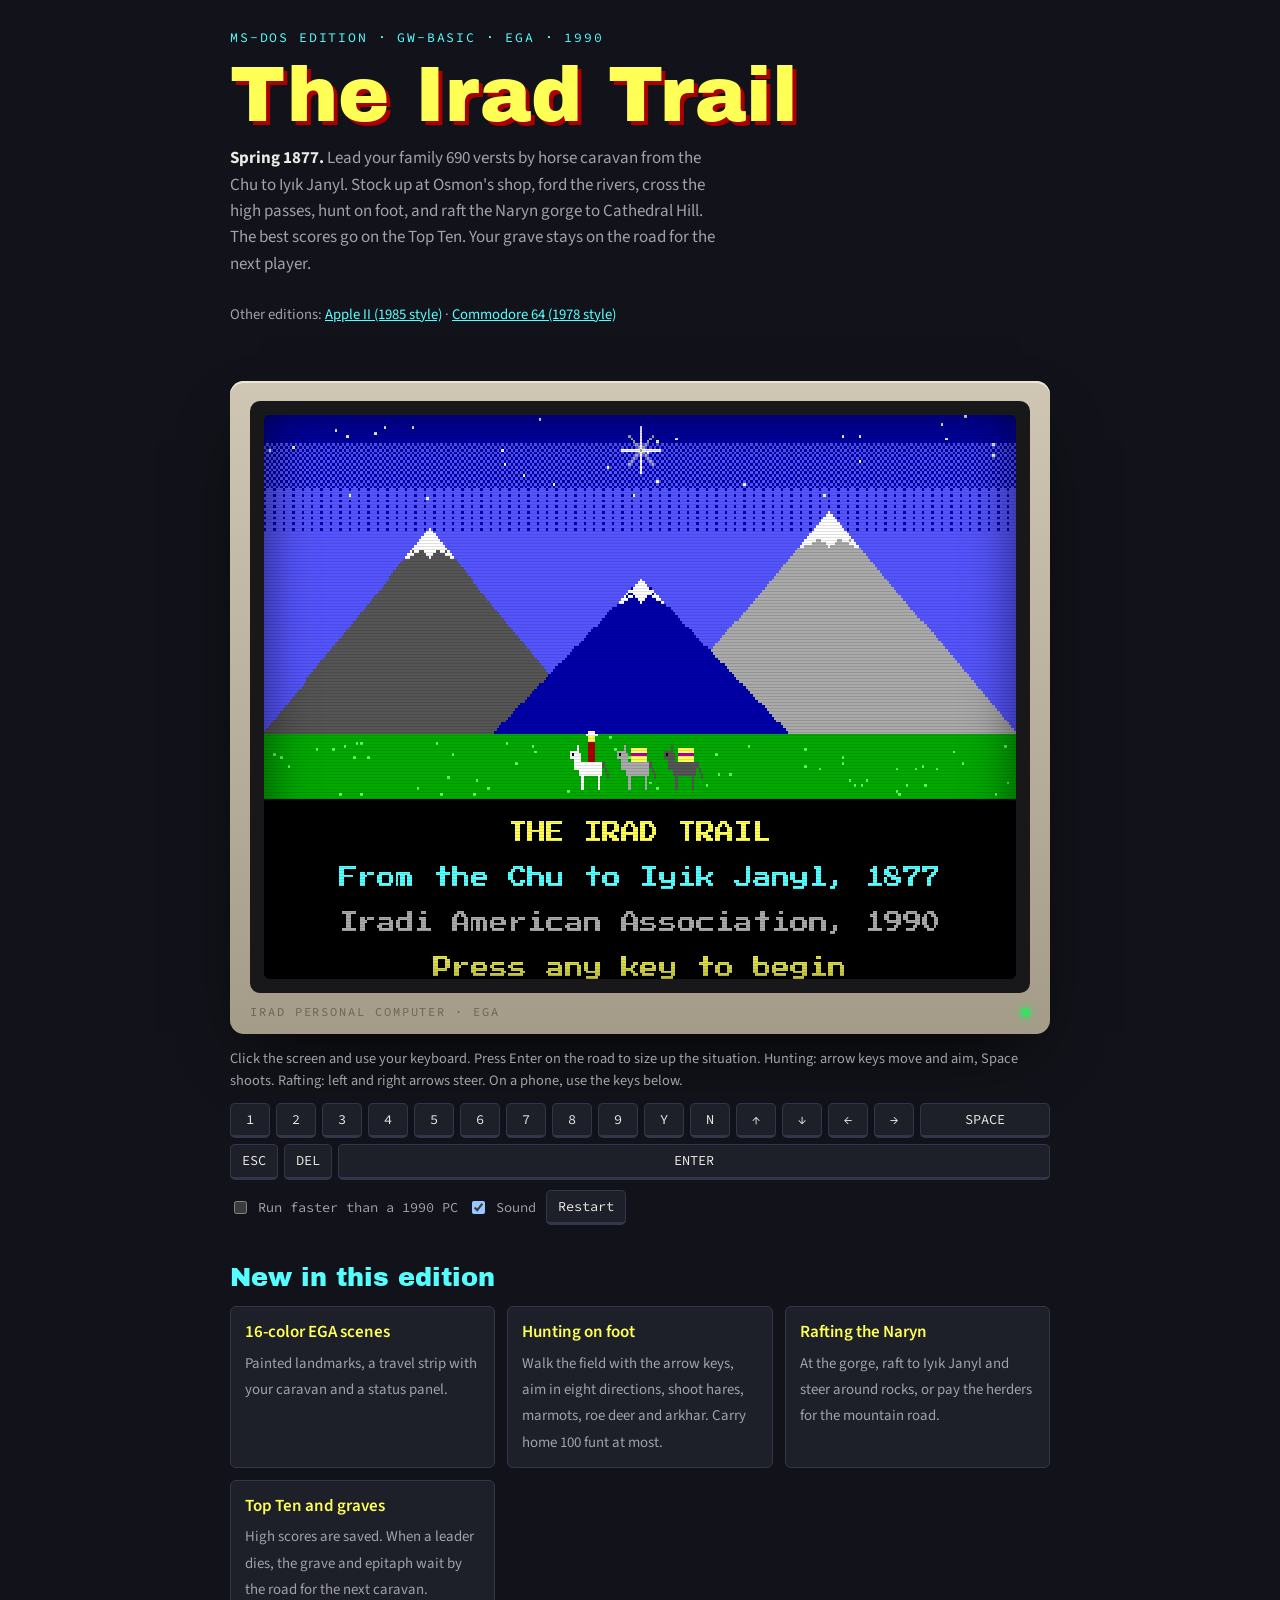
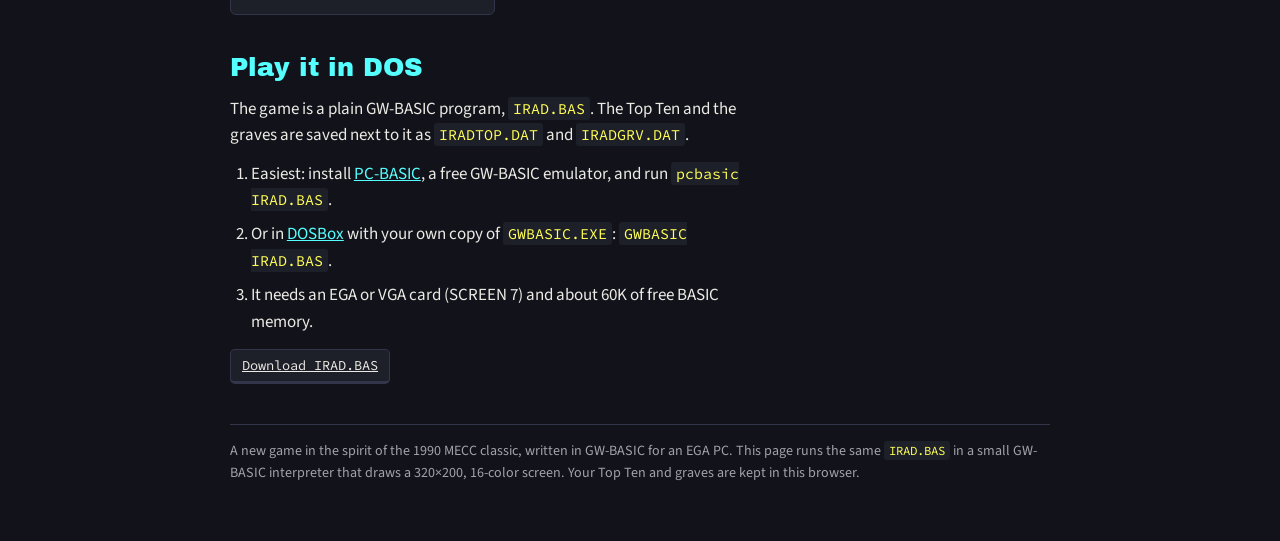
==== commit 309712e4: "Add MS-DOS edition in the style of the 1990 MECC version A new GW-BASIC game for an EGA PC (SCREEN 7" ====
--- a/index.html
+++ b/index.html
@@ -5,102 +5,103 @@
 <title>The Irad Trail</title>
 <link rel="preconnect" href="https://fonts.googleapis.com">
 <link rel="preconnect" href="https://fonts.gstatic.com" crossorigin>
-<link rel="stylesheet" href="https://fonts.googleapis.com/css2?family=Bungee&family=IBM+Plex+Sans:ital,wght@0,400;0,600;1,400&family=IBM+Plex+Mono:wght@500&display=swap">
+<link rel="stylesheet" href="https://fonts.googleapis.com/css2?family=Press+Start+2P&family=Archivo+Black&family=Source+Sans+3:ital,wght@0,400;0,600;1,400&family=Source+Code+Pro:wght@500&display=swap">
 <style>
-/* Layout: one column. A dark 1980s monitor holds the hi-res screen; the road and emulator notes sit below. Single dark look by design. */
+/* Layout: one column. A beige 1990 PC monitor holds the EGA screen; the road and DOS notes sit below. Single dark look by design. */
 :root {
-  --bg: #111014;
-  --panel: #1c1a21;
-  --ink: #ece8df;
-  --dim: #a29d93;
-  --orange: #ff8a4c;
-  --violet: #c98bff;
-  --rule: #34303c;
-  --case: #2a2830;
-  --display: "Bungee", "Arial Black", Impact, sans-serif;
-  --body: "IBM Plex Sans", "Segoe UI", system-ui, sans-serif;
-  --mono: "IBM Plex Mono", Consolas, "Courier New", monospace;
+  --bg: #12131a;
+  --panel: #1d1f29;
+  --ink: #eceae4;
+  --dim: #a3a1a8;
+  --cyan: #55ffff;
+  --yellow: #ffff55;
+  --rule: #33354a;
+  --case: #cfc7b4;
+  --case-dark: #a49c88;
+  --display: "Archivo Black", "Arial Black", Impact, sans-serif;
+  --body: "Source Sans 3", "Segoe UI", system-ui, sans-serif;
+  --mono: "Source Code Pro", Consolas, "Courier New", monospace;
   color-scheme: dark;
 }
 * { box-sizing: border-box; }
 html { background: var(--bg); }
 body { margin: 0; background: var(--bg); color: var(--ink); font-family: var(--body); font-size: 1.0625rem; line-height: 1.55; padding-inline: 16px; padding-block: 28px 56px; }
-.wrap { max-width: 800px; margin: 0 auto; display: grid; gap: 40px; }
+.wrap { max-width: 820px; margin: 0 auto; display: grid; gap: 40px; }
 header { display: grid; gap: 12px; }
-.kicker { font-family: var(--mono); font-size: 0.8rem; letter-spacing: 0.14em; text-transform: uppercase; color: var(--orange); }
-h1 { font-family: var(--display); font-weight: 400; font-size: clamp(2.6rem, 10vw, 5rem); line-height: 0.92; margin: 0; text-wrap: balance; background: linear-gradient(180deg, var(--orange) 0 50%, var(--violet) 50% 100%); -webkit-background-clip: text; background-clip: text; color: transparent; }
+.kicker { font-family: var(--mono); font-size: 0.82rem; letter-spacing: 0.14em; text-transform: uppercase; color: var(--cyan); }
+h1 { font-family: var(--display); font-weight: 400; font-size: clamp(2.6rem, 9.5vw, 4.8rem); line-height: 0.95; margin: 0; text-wrap: balance; color: var(--yellow); text-shadow: 4px 4px 0 #aa0000; }
 .lede { margin: 0; max-width: 62ch; color: var(--dim); }
 .lede strong { color: var(--ink); }
-
-.monitor { background: var(--case); border-radius: 16px; padding: 20px 20px 14px; box-shadow: 0 30px 70px -30px #000, inset 0 1px 0 #48444f; }
-.bezel { background: #050506; border-radius: 12px; padding: 12px; }
-.screen { position: relative; aspect-ratio: 4 / 3; max-width: 100%; border-radius: 8px; overflow: hidden; background: #000; cursor: text; }
-.screen:focus-within { box-shadow: 0 0 0 2px var(--orange); }
+.editions { font-size: 0.92rem; color: var(--dim); }
+
+.monitor { background: linear-gradient(180deg, var(--case), var(--case-dark)); border-radius: 14px; padding: 20px 20px 12px; box-shadow: 0 30px 70px -30px #000, inset 0 2px 0 #ece6d6; }
+.bezel { background: #18181a; border-radius: 10px; padding: 14px; }
+.screen { position: relative; aspect-ratio: 4 / 3; max-width: 100%; border-radius: 6px; overflow: hidden; background: #000; cursor: text; }
+.screen:focus-within { box-shadow: 0 0 0 2px var(--cyan); }
 #crt { position: absolute; inset: 0; width: 100%; height: 100%; image-rendering: pixelated; image-rendering: crisp-edges; }
-.screen::after { content: ""; position: absolute; inset: 0; pointer-events: none; background: repeating-linear-gradient(180deg, rgba(0,0,0,0) 0 2px, rgba(0,0,0,.18) 2px 3px); box-shadow: inset 0 0 60px rgba(0,0,0,.6); }
+.screen::after { content: ""; position: absolute; inset: 0; pointer-events: none; background: repeating-linear-gradient(180deg, rgba(0,0,0,0) 0 2px, rgba(0,0,0,.12) 2px 3px); box-shadow: inset 0 0 50px rgba(0,0,0,.55); }
 #kbd { position: absolute; left: 0; bottom: 0; width: 1px; height: 1px; opacity: 0; border: 0; padding: 0; font-size: 16px; }
-.badge { display: flex; justify-content: space-between; align-items: center; gap: 12px; margin-top: 12px; font-family: var(--mono); font-size: 0.78rem; letter-spacing: 0.18em; text-transform: uppercase; color: #77727f; }
-.led { width: 9px; height: 9px; border-radius: 50%; background: #3ddc64; box-shadow: 0 0 8px #3ddc64; }
+.badge { display: flex; justify-content: space-between; align-items: center; gap: 12px; margin-top: 10px; font-family: var(--mono); font-size: 0.75rem; letter-spacing: 0.16em; text-transform: uppercase; color: #6b6556; }
+.led { width: 9px; height: 9px; border-radius: 2px; background: #3ddc64; box-shadow: 0 0 8px #3ddc64; }
 
 .controls { display: grid; gap: 10px; margin-top: 14px; }
 .keys { display: flex; flex-wrap: wrap; gap: 6px; }
 .keys button, .btn {
   font-family: var(--mono); font-size: 0.85rem; color: var(--ink); background: var(--panel);
-  border: 1px solid var(--rule); border-bottom-width: 3px; border-radius: 6px; padding: 9px 12px; cursor: pointer; line-height: 1; min-width: 40px;
+  border: 1px solid var(--rule); border-bottom-width: 3px; border-radius: 5px; padding: 9px 11px; cursor: pointer; line-height: 1; min-width: 40px;
 }
 .keys button:active, .btn:active { transform: translateY(2px); border-bottom-width: 1px; }
-.keys button:focus-visible, .btn:focus-visible, a:focus-visible, select:focus-visible { outline: 2px solid var(--orange); outline-offset: 2px; }
+.keys button:focus-visible, .btn:focus-visible, a:focus-visible { outline: 2px solid var(--cyan); outline-offset: 2px; }
 .keys .wide { flex: 1 1 90px; }
 .row { display: flex; flex-wrap: wrap; gap: 10px; align-items: center; }
 .toggle { font-family: var(--mono); font-size: 0.85rem; color: var(--dim); display: inline-flex; gap: 8px; align-items: center; }
-.hint { font-size: 0.88rem; color: var(--dim); margin: 0; }
-
-h2 { font-family: var(--display); font-weight: 400; font-size: 1.7rem; line-height: 1; margin: 0 0 14px; color: var(--ink); }
+.hint { font-size: 0.9rem; color: var(--dim); margin: 0; }
+
+h2 { font-family: var(--display); font-weight: 400; font-size: 1.6rem; line-height: 1.05; margin: 0 0 14px; color: var(--cyan); }
 section p { margin: 0 0 12px; max-width: 64ch; }
-.road { list-style: none; margin: 0; padding: 0; display: grid; }
-.road li { display: grid; grid-template-columns: 3.6rem 1fr; gap: 14px; padding: 8px 0; border-top: 1px solid var(--rule); align-items: baseline; }
-.road li:last-child { border-bottom: 1px solid var(--rule); }
-.road .v { font-family: var(--mono); color: var(--orange); font-variant-numeric: tabular-nums; text-align: right; font-size: 0.9rem; }
-.road .n { font-weight: 600; }
-.road .k { color: var(--dim); font-size: 0.92rem; }
+.feat { margin: 0; padding: 0; list-style: none; display: grid; grid-template-columns: repeat(auto-fit, minmax(220px, 1fr)); gap: 12px; }
+.feat li { background: var(--panel); border: 1px solid var(--rule); border-radius: 6px; padding: 12px 14px; min-width: 0; }
+.feat b { display: block; color: var(--yellow); font-weight: 600; margin-bottom: 4px; }
+.feat span { color: var(--dim); font-size: 0.93rem; }
 .steps { margin: 0; padding-left: 1.3rem; display: grid; gap: 8px; max-width: 64ch; }
-code { font-family: var(--mono); font-size: 0.88em; color: var(--orange); background: var(--panel); padding: 2px 5px; border-radius: 3px; }
+code { font-family: var(--mono); font-size: 0.88em; color: var(--yellow); background: var(--panel); padding: 2px 5px; border-radius: 3px; }
 .note { color: var(--dim); font-size: 0.92rem; }
-a { color: var(--orange); }
+a { color: var(--cyan); }
 footer { color: var(--dim); font-size: 0.88rem; border-top: 1px solid var(--rule); padding-top: 16px; }
 </style>
 
 <div class="wrap">
   <header>
-    <div class="kicker">Apple II edition &middot; Applesoft BASIC &middot; 1985</div>
+    <div class="kicker">MS-DOS edition &middot; GW-BASIC &middot; EGA &middot; 1990</div>
     <h1>The Irad Trail</h1>
-    <p class="lede"><strong>Spring 1877.</strong> Lead your family 690 versts by horse caravan from the Chu to Iyık Janyl. Buy supplies at Osmon's shop, ford four rivers, cross three high passes, hunt with your eagle, and keep all five of your family alive.</p>
+    <p class="lede"><strong>Spring 1877.</strong> Lead your family 690 versts by horse caravan from the Chu to Iyık Janyl. Stock up at Osmon's shop, ford the rivers, cross the high passes, hunt on foot, and raft the Naryn gorge to Cathedral Hill. The best scores go on the Top Ten. Your grave stays on the road for the next player.</p>
+    <p class="editions">Other editions: <a href="apple2/">Apple II (1985 style)</a> &middot; <a href="c64/">Commodore 64 (1978 style)</a></p>
   </header>
 
   <div>
     <div class="monitor">
       <div class="bezel">
         <div class="screen" id="screen" role="application" aria-label="Game screen. Click or tap, then use the keyboard.">
-          <canvas id="crt" width="560" height="384"></canvas>
-          <input id="kbd" type="text" autocomplete="off" autocapitalize="characters" autocorrect="off" spellcheck="false" aria-label="Keyboard input">
+          <canvas id="crt" width="640" height="400"></canvas>
+          <input id="kbd" type="text" autocomplete="off" autocorrect="off" spellcheck="false" aria-label="Keyboard input">
         </div>
       </div>
-      <div class="badge"><span>Irad Trail &middot; 48K</span><span class="led" aria-hidden="true"></span></div>
+      <div class="badge"><span>Irad Personal Computer &middot; EGA</span><span class="led" aria-hidden="true"></span></div>
     </div>
     <div class="controls">
-      <p class="hint">Click the screen and use your keyboard. Press Return to stop while travelling. When hunting, J and L turn, the space bar looses the eagle. On a phone, use the keys below.</p>
+      <p class="hint">Click the screen and use your keyboard. Press Enter on the road to size up the situation. Hunting: arrow keys move and aim, Space shoots. Rafting: left and right arrows steer. On a phone, use the keys below.</p>
       <div class="keys" id="keys">
-        <button type="button" data-k="49">1</button><button type="button" data-k="50">2</button><button type="button" data-k="51">3</button>
-        <button type="button" data-k="52">4</button><button type="button" data-k="53">5</button><button type="button" data-k="54">6</button>
-        <button type="button" data-k="55">7</button><button type="button" data-k="56">8</button><button type="button" data-k="57">9</button>
-        <button type="button" data-k="89">Y</button><button type="button" data-k="78">N</button>
-        <button type="button" data-k="74">J</button><button type="button" data-k="76">L</button>
-        <button type="button" data-k="32" class="wide">SPACE</button>
-        <button type="button" data-k="27">ESC</button><button type="button" data-k="8">&larr;</button>
-        <button type="button" data-k="13" class="wide">RETURN</button>
+        <button type="button" data-k="1">1</button><button type="button" data-k="2">2</button><button type="button" data-k="3">3</button>
+        <button type="button" data-k="4">4</button><button type="button" data-k="5">5</button><button type="button" data-k="6">6</button>
+        <button type="button" data-k="7">7</button><button type="button" data-k="8">8</button><button type="button" data-k="9">9</button>
+        <button type="button" data-k="Y">Y</button><button type="button" data-k="N">N</button>
+        <button type="button" data-k="UP" aria-label="Up arrow">&uarr;</button><button type="button" data-k="DOWN" aria-label="Down arrow">&darr;</button>
+        <button type="button" data-k="LEFT" aria-label="Left arrow">&larr;</button><button type="button" data-k="RIGHT" aria-label="Right arrow">&rarr;</button>
+        <button type="button" data-k="SPACE" class="wide">SPACE</button><button type="button" data-k="ESC">ESC</button><button type="button" data-k="BS">DEL</button>
+        <button type="button" data-k="ENTER" class="wide">ENTER</button>
       </div>
       <div class="row">
-        <label class="toggle"><input type="checkbox" id="fast"> Run faster than a real Apple II</label>
+        <label class="toggle"><input type="checkbox" id="fast"> Run faster than a 1990 PC</label>
         <label class="toggle"><input type="checkbox" id="sound" checked> Sound</label>
         <button type="button" class="btn" id="restart">Restart</button>
       </div>
@@ -108,1141 +109,1313 @@
   </div>
 
   <section>
-    <h2>The road</h2>
-    <ol class="road">
-      <li><span class="v">0</span><span><span class="n">The lower Chu</span><br><span class="k">Osmon's shop at the Chu ford</span></span></li>
-      <li><span class="v">25</span><span><span class="n">The Chu River</span><br><span class="k">River crossing</span></span></li>
-      <li><span class="v">140</span><span><span class="n">Kök-Bel Pass</span><br><span class="k">Over the Kyrgyz Range</span></span></li>
-      <li><span class="v">215</span><span><span class="n">Rabat-i-Safed</span><br><span class="k">Sogdian caravanserai. Supplies</span></span></li>
-      <li><span class="v">240</span><span><span class="n">The Talas fort</span><br><span class="k">Russian garrison. Supplies</span></span></li>
-      <li><span class="v">255</span><span><span class="n">The Talas River</span><br><span class="k">River crossing</span></span></li>
-      <li><span class="v">330</span><span><span class="n">Otmek Pass</span><br><span class="k">Second high pass</span></span></li>
-      <li><span class="v">400</span><span><span class="n">Suusamyr</span><br><span class="k">Kinsmen on the summer pastures</span></span></li>
-      <li><span class="v">450</span><span><span class="n">Ala-Bel Pass, 3,184 m</span><br><span class="k">Snowbound early and late in the year</span></span></li>
-      <li><span class="v">500</span><span><span class="n">The Chychkan</span><br><span class="k">River crossing</span></span></li>
-      <li><span class="v">570</span><span><span class="n">Ketmen-Töbö</span><br><span class="k">Bazaar. Supplies, at a price</span></span></li>
-      <li><span class="v">620</span><span><span class="n">The Naryn gorge</span><br><span class="k">Rockfall country</span></span></li>
-      <li><span class="v">690</span><span><span class="n">Iyık Janyl</span><br><span class="k">Cathedral Hill. Arrive by 24 August for the Feast of St. Janyl</span></span></li>
-    </ol>
+    <h2>New in this edition</h2>
+    <ul class="feat">
+      <li><b>16-color EGA scenes</b><span>Painted landmarks, a travel strip with your caravan and a status panel.</span></li>
+      <li><b>Hunting on foot</b><span>Walk the field with the arrow keys, aim in eight directions, shoot hares, marmots, roe deer and arkhar. Carry home 100 funt at most.</span></li>
+      <li><b>Rafting the Naryn</b><span>At the gorge, raft to Iyık Janyl and steer around rocks, or pay the herders for the mountain road.</span></li>
+      <li><b>Top Ten and graves</b><span>High scores are saved. When a leader dies, the grave and epitaph wait by the road for the next caravan.</span></li>
+    </ul>
   </section>
 
   <section>
-    <h2>Play it on an Apple II emulator</h2>
-    <p>The disk boots by itself on an Apple II+, IIe or IIc with 48K, real or emulated. It needs no DOS.</p>
+    <h2>Play it in DOS</h2>
+    <p>The game is a plain GW-BASIC program, <code>IRAD.BAS</code>. The Top Ten and the graves are saved next to it as <code>IRADTOP.DAT</code> and <code>IRADGRV.DAT</code>.</p>
     <ol class="steps">
-      <li>Download the disk image <code>irad-trail.dsk</code>.</li>
-      <li>In <a href="https://github.com/AppleWin/AppleWin" target="_blank" rel="noopener">AppleWin</a>, put it in drive 1 and press the reboot button. Other emulators work the same way.</li>
-      <li>Loading takes about 20 seconds at normal disk speed.</li>
+      <li>Easiest: install <a href="https://robhagemans.github.io/pcbasic/" target="_blank" rel="noopener">PC-BASIC</a>, a free GW-BASIC emulator, and run <code>pcbasic IRAD.BAS</code>.</li>
+      <li>Or in <a href="https://www.dosbox.com/" target="_blank" rel="noopener">DOSBox</a> with your own copy of <code>GWBASIC.EXE</code>: <code>GWBASIC IRAD.BAS</code>.</li>
+      <li>It needs an EGA or VGA card (SCREEN 7) and about 60K of free BASIC memory.</li>
     </ol>
     <div class="row" id="dl" style="margin-top:14px"></div>
-    <p class="note" style="margin-top:12px">You can also paste the listing into an emulator. The program is too big to share memory with the hi-res screen, so at the <code>]</code> prompt first type <code>POKE 103,1:POKE 104,64:POKE 16384,0:NEW</code>, then paste the listing and type <code>RUN</code>.</p>
-    <div class="row">
-      <button type="button" class="btn" id="copy">Copy Applesoft listing</button>
-      <span class="note" id="copied" role="status"></span>
-    </div>
   </section>
 
-  <footer>A new game in the spirit of the 1985 MECC classic, written in Applesoft BASIC with hi-res graphics. This page runs the same listing that is on the disk, in a small Applesoft interpreter that draws an Apple II screen. Prefer text? Play the <a href="c64/">Commodore 64 classic edition</a>.</footer>
+  <footer>A new game in the spirit of the 1990 MECC classic, written in GW-BASIC for an EGA PC. This page runs the same <code>IRAD.BAS</code> in a small GW-BASIC interpreter that draws a 320&times;200, 16-color screen. Your Top Ten and graves are kept in this browser.</footer>
 </div>
 
-<script type="text/plain" id="bas">10 REM THE IRAD TRAIL: APPLE II EDITION
-20 REM IRADI AMERICAN ASSOCIATION, CHICAGO 1985
-30 TEXT : HOME : NORMAL
-40 DIM N$(5),HL(5),DS(5),SD(5),L(13),TY(13),L$(13),Q$(13),D$(12),MO$(12),MS(12),TB(12),C(6),CN$(6),WT$(4),PA$(3),RA$(3),VX(4),VY(4),DN$(5),MX(13),MY(13)
-50 FOR I = 1 TO 12 : READ MO$(I),MS(I),TB(I) : NEXT
-55 FOR I = 1 TO 13 : READ L(I),TY(I),L$(I),MX(I),MY(I) : NEXT
-60 FOR I = 1 TO 13 : READ Q$(I) : NEXT
-65 FOR I = 1 TO 12 : READ D$(I) : NEXT
-70 FOR I = 1 TO 6 : READ CN$(I),C(I) : NEXT
-75 FOR I = 0 TO 4 : READ WT$(I) : NEXT
-80 FOR I = 1 TO 3 : READ PA$(I),RA$(I) : NEXT
-85 FOR I = 0 TO 4 : READ VX(I),VY(I) : NEXT
-90 FOR I = 1 TO 5 : READ DN$(I) : NEXT
-100 SN = 6 : GOSUB 6000
-105 HOME : HTAB 14 : PRINT "THE IRAD TRAIL"
-110 HTAB 5 : PRINT "FROM THE CHU TO IYIK JANYL, 1877"
-115 HTAB 5 : PRINT "IRADI AMERICAN ASSOCIATION, 1985"
-120 HTAB 10 : PRINT "PRESS RETURN TO BEGIN"; : GET K$
-125 X = RND ( - (PEEK (78) + 256 * PEEK (79)))
-200 TEXT : HOME : PRINT : HTAB 14 : PRINT "THE IRAD TRAIL" : PRINT
-210 PRINT "  YOU MAY:" : PRINT
-220 PRINT "    1. TRAVEL THE ROAD"
-230 PRINT "    2. LEARN ABOUT THE ROAD"
-240 PRINT "    3. END"
-250 PRINT : PRINT "  WHAT IS YOUR CHOICE? "; : GET K$ : PRINT K$
-260 K = VAL (K$) : IF K < 1 OR K > 3 THEN 200
-270 ON K GOTO 300,2300,280
-280 HOME : PRINT "JOLUNG BOLSUN. MAY YOUR ROAD BE OPEN." : END
-300 TEXT : HOME
-305 PRINT "MANY KINDS OF PEOPLE MADE THE JOURNEY" : PRINT "SOUTH IN 1877." : PRINT
-310 PRINT "YOU MAY:" : PRINT
-315 PRINT "  1. BE A BIY'S SON, WITH A GOOD HERD"
-320 PRINT "  2. BE A FELT MERCHANT"
-325 PRINT "  3. BE A HERDER WITH LITTLE SILVER"
-330 PRINT "  4. FIND OUT THE DIFFERENCES"
-335 PRINT "     BETWEEN THESE CHOICES"
-340 PRINT : PRINT "WHAT IS YOUR CHOICE? "; : GET K$ : PRINT K$ : OC = VAL (K$)
-345 IF OC = 4 THEN GOSUB 2800 : GOTO 300
-350 IF OC < 1 OR OC > 3 THEN 300
-355 M = 800 : IF OC = 2 THEN M = 500
-360 IF OC = 3 THEN M = 300
-365 H = 0 : F = 0 : FE = 0 : PW = 0 : SH = 0 : SA = 0 : D = 0 : LN = 1 : P = 1 : RA = 1 : HE = 0 : CU = 0 : HM = 0 : EN = 0 : AL = 0 : QA = 0 : RS = 0
-370 FOR I = 1 TO 5 : HL(I) = 1 : DS(I) = 0 : SD(I) = 0 : NEXT
-400 HOME : PRINT "WHAT IS THE FIRST NAME OF THE" : PRINT "CARAVAN LEADER?" : PRINT
-405 INPUT "> ";A$ : IF A$ = "" THEN A$ = DN$(1)
-410 N$(1) = LEFT$ (A$,8)
-415 PRINT : PRINT "WHAT ARE THE FIRST NAMES OF THE FOUR" : PRINT "OTHER MEMBERS OF YOUR FAMILY?" : PRINT
-420 FOR I = 2 TO 5 : PRINT I;". "; : INPUT "";A$ : IF A$ = "" THEN A$ = DN$(I)
-425 N$(I) = LEFT$ (A$,8) : NEXT I
-430 HOME : PRINT "YOUR FAMILY:" : PRINT : PRINT "  1. ";N$(1);" (LEADER)" : FOR I = 2 TO 5 : PRINT "  ";I;". ";N$(I) : NEXT
-435 PRINT : PRINT "ARE THESE NAMES CORRECT? (Y/N) "; : GET K$ : PRINT K$ : IF K$ = "N" THEN 400
-500 HOME : PRINT "IT IS 1877. THE SNOW IS MELTING ON THE" : PRINT "PLAINS, BUT THE HIGH PASSES MAY STAY" : PRINT "CLOSED UNTIL LATE SPRING." : PRINT
-505 PRINT "YOU MUST DECIDE WHICH MONTH TO LEAVE." : PRINT
-510 PRINT "  1. MARCH" : PRINT "  2. APRIL" : PRINT "  3. MAY" : PRINT "  4. JUNE" : PRINT "  5. JULY" : PRINT "  6. ASK FOR ADVICE"
-515 PRINT : PRINT "WHAT IS YOUR CHOICE? "; : GET K$ : PRINT K$ : K = VAL (K$)
-520 IF K = 6 THEN GOSUB 2900 : GOTO 500
-525 IF K < 1 OR K > 5 THEN 500
-530 DY = MS(K + 2) + 1
-550 HOME : PRINT "BEFORE LEAVING, VISIT OSMON'S SHOP BY" : PRINT "THE CHU FORD. YOU HAVE ";M;" RUBLES." : PRINT
-555 PRINT "YOU WILL NEED:" : PRINT
-560 PRINT " - HORSES TO RIDE AND TO CARRY THE" : PRINT "   YURT. SIX OR MORE IS WISE."
-565 PRINT " - FOOD FOR THE ROAD" : PRINT " - FELT COATS AND FURS FOR THE PASSES"
-570 PRINT " - POWDER AND SHOT FOR WOLVES AND" : PRINT "   RAIDERS"
-575 PRINT " - SPARE HORSESHOES AND PACK SADDLES"
-580 PRINT : PRINT "A FUNT IS ABOUT A POUND." : GOSUB 7500
-585 PF = 1 : SN$ = "OSMON'S SHOP AT THE CHU FORD" : GOSUB 700
-590 IF H < 2 THEN HOME : PRINT "YOU CANNOT LEAVE WITH FEWER THAN TWO" : PRINT "HORSES." : GOSUB 7500 : GOSUB 700 : GOTO 590
-595 GOTO 900
-700 TEXT : HOME : PRINT SN$ : GOSUB 7000 : PRINT DT$ : PRINT "---------------------------------------"
-705 PRINT "ITEM"; : HTAB 24 : PRINT "PRICE"; : HTAB 32 : PRINT "YOU HAVE"
-710 FOR I = 1 TO 6 : PRINT I;". ";CN$(I); : HTAB 24 : PRINT INT (C(I) * PF + .5); : HTAB 32 : GOSUB 790 : PRINT T : NEXT
-715 PRINT "7. LEAVE THE SHOP" : PRINT "---------------------------------------"
-720 PRINT "YOU HAVE ";INT (M);" RUBLES." : PRINT : PRINT "WHICH NUMBER? "; : GET K$ : PRINT K$ : K = VAL (K$)
-725 IF K = 7 OR K$ = CHR$ (13) THEN RETURN
-730 IF K < 1 OR K > 6 THEN 700
-735 T = INT (C(K) * PF + .5) : PRINT : PRINT "HOW MANY? "; : INPUT "";A$ : Q = INT ( VAL (A$)) : IF Q < 0 THEN Q = 0
-740 IF Q * T > M THEN PRINT "YOU DO NOT HAVE ENOUGH SILVER." : GOSUB 7500 : GOTO 700
-745 M = M - Q * T : ON K GOSUB 750,755,760,765,770,775 : GOTO 700
-750 H = H + Q : RETURN
-755 F = F + 10 * Q : RETURN
-760 FE = FE + Q : RETURN
-765 PW = PW + Q : RETURN
-770 SH = SH + Q : RETURN
-775 SA = SA + Q : RETURN
-790 ON I GOTO 791,792,793,794,795,796
-791 T = H : RETURN
-792 T = INT (F) : RETURN
-793 T = FE : RETURN
-794 T = PW : RETURN
-795 T = SH : RETURN
-796 T = SA : RETURN
-900 LN = 1 : GOSUB 6100 : GOSUB 7000 : PRINT L$(1) : PRINT DT$
-905 PRINT "THE KASHYSH BLESSES THE HORSES WITH" : PRINT "WATER, MILK AND JUNIPER SMOKE."; : GET K$
-910 LN = 2 : SS = 0 : GOTO 1000
-1000 REM *** ON THE ROAD ***
-1002 GOSUB 1150 : GOSUB 6800 : GOSUB 5600 : GOSUB 7200
-1005 K = PEEK ( - 16384) : IF K > 127 THEN POKE - 16368,0 : IF K = 141 OR K = 160 THEN 1500
-1010 GOSUB 1100 : IF EN THEN 8500
-1015 IF D > = L(LN) THEN D = L(LN) : GOTO 3500
-1020 GOTO 1005
-1100 V = 10 + 5 * P : T = H / 6 : IF T > 1 THEN T = 1
-1105 V = V * T : IF Z = 1 THEN V = V * .6
-1110 IF PC = 1 THEN V = V * .8
-1115 IF PC = 2 THEN V = V * .5
-1120 IF H < 2 THEN EN = 3 : RETURN
-1125 IF Z = 1 AND DY > 288 THEN EN = 2 : RETURN
-1130 D = D + V : DY = DY + 1 : GOSUB 1150 : GOSUB 5600 : GOSUB 5000 : IF EN THEN RETURN
-1135 IF P = 3 AND RND (1) < .02 THEN H = H - 1 : M1$ = "A HORSE DIES OF EXHAUSTION." : GOSUB 7600
-1140 GOSUB 6900 : GOSUB 7200
-1145 IF RND (1) < .06 THEN GOSUB 2000 : GOSUB 7200
+<script type="text/plain" id="bas">10 REM THE IRAD TRAIL: MS-DOS EDITION
+20 REM IRADI AMERICAN ASSOCIATION, CHICAGO 1990. GW-BASIC 3.2, EGA (SCREEN 7)
+30 KEY OFF:SCREEN 7:WIDTH 40:COLOR 15,0:CLS
+40 DEFINT I-K:RANDOMIZE TIMER:MUTE=0:ON ERROR GOTO 9900
+50 DIM PARTY$(5),ALIVE(5),SICK(5),SICKDAYS(5),MARK(13),MARKTYPE(13),MARK$(13),QUOTE$(13),DISEASE$(12),MONTH$(12),MONTHSTART(12),MONTHTEMP(12)
+55 DIM PRICE(6),ITEM$(6),ADVICE$(6),BUY(6),TEMPWORD$(4),PACE$(3),RATION$(3),MENU$(7),MAPX(13),MAPY(13),STDNAME$(5),BESTNAME$(10),BESTSCORE(10),BESTRANK$(10),GRAVEV(20),GRAVENAME$(20),GRAVEEPI$(20)
+60 DIM CARA%(340),CARB%(340),HUNL%(172),HUNR%(172),ANIM%(1960),RAFT%(205),ROCK%(125),AKIND(2),AX(2),AY(2),AV(2),AW(4),AH(4),MEATOF(4),ANIMAL$(4),RKX(4),RKY(4)
+70 FOR I=1 TO 12:READ MONTH$(I),MONTHSTART(I),MONTHTEMP(I):NEXT
+72 FOR I=1 TO 13:READ MARK(I),MARKTYPE(I),MARK$(I),MAPX(I),MAPY(I):NEXT
+74 FOR I=1 TO 13:READ QUOTE$(I):NEXT
+76 FOR I=1 TO 12:READ DISEASE$(I):NEXT
+78 FOR I=1 TO 6:READ ITEM$(I),PRICE(I),ADVICE$(I):NEXT
+80 FOR I=0 TO 4:READ TEMPWORD$(I):NEXT
+82 FOR I=1 TO 3:READ PACE$(I),RATION$(I):NEXT
+84 FOR I=1 TO 7:READ MENU$(I):NEXT
+86 FOR I=1 TO 5:READ STDNAME$(I):NEXT
+88 FOR I=1 TO 4:READ ANIMAL$(I),AW(I),AH(I),MEATOF(I):NEXT
+90 LOCATE 12,15:PRINT "Loading...":GOSUB 9500:GOSUB 8900
+100 GOSUB 6000
+110 IF MUTE=0 THEN PLAY "MB T120 O3 L8 E G A4 G E D4 E G A B > D4 < B A G2"
+120 LOCATE 25,10:COLOR 14:PRINT "Press any key to begin";:COLOR 15:GOSUB 7400
+200 CLS:GOSUB 7100:LOCATE 3,13:COLOR 14:PRINT "The Irad Trail":COLOR 15
+205 LOCATE 6,5:PRINT "You may:"
+210 LOCATE 8,7:PRINT "1. Travel the road"
+215 LOCATE 9,7:PRINT "2. Learn about the road"
+220 LOCATE 10,7:PRINT "3. See the Irad Top Ten"
+225 LOCATE 11,7:IF MUTE THEN PRINT "4. Turn sound on" ELSE PRINT "4. Turn sound off"
+230 LOCATE 12,7:PRINT "5. Choose management options"
+235 LOCATE 13,7:PRINT "6. End"
+240 LOCATE 16,5:PRINT "What is your choice? ";:GOSUB 7450:K=VAL(K$)
+245 ON K GOTO 600,300,400,260,500,270
+250 GOTO 200
+260 MUTE=1-MUTE:GOTO 200
+270 SCREEN 0:WIDTH 80:CLS:PRINT "Jolung bolsun. May your road be open.":END
+300 CLS:GOSUB 7100:LOCATE 3,4:COLOR 14:PRINT "The road south":COLOR 15:LOCATE 5,1
+305 S$="In 1876 the Russian army took/Kokand. Settlers followed, and many/Iradi clans lost their pastures on/the Chu./ /Your family will ride 690 versts"
+306 S$=S$+"/south, over three high passes and/four rivers, to settle below the/Church of St. Janyl at Iyik Janyl./ /A verst is about two-thirds of a/mile. A funt is about a pound.":GOSUB 7700
+310 GOSUB 7500:CLS:GOSUB 7100:LOCATE 3,4:COLOR 14:PRINT "How to play":COLOR 15:LOCATE 5,1
+315 S$="Buy horses, food, felt coats, powder/and spare tack at Osmon's shop. You/can buy more at Rabat-i-Safed, the/Talas fort and Ketmen-Tobo./ "
+316 S$=S$+"/On the road, press ENTER to size up/the situation. Change the pace and/rations, rest, trade, talk to people/or hunt.":GOSUB 7700
+320 GOSUB 7500:CLS:GOSUB 7100:LOCATE 3,4:COLOR 14:PRINT "Hunting and the Naryn":COLOR 15:LOCATE 5,1
+325 S$="To hunt, move with the arrow keys/and shoot with the space bar. You/can carry only 100 funt back to the/caravan./ /At the Naryn gorge you may raft down"
+326 S$=S$+"/the river to Iyik Janyl. Steer with/the left and right arrow keys./ /Arrive by the Feast of St. Janyl, 24/August, for a bonus.":GOSUB 7700
+330 GOSUB 7500:GOTO 200
+400 GOSUB 410:GOTO 200
+410 CLS:GOSUB 7100:LOCATE 3,12:COLOR 14:PRINT "The Irad Top Ten":COLOR 15
+415 LOCATE 5,3:PRINT "Name";TAB(20);"Points";TAB(29);"Rating"
+420 FOR I=1 TO 10:LOCATE 6+I,3:PRINT LEFT$(BESTNAME$(I),16);TAB(20);BESTSCORE(I);TAB(29);BESTRANK$(I):NEXT
+425 LOCATE 18,3:PRINT "Trail guide: 4000 points or more":LOCATE 19,3:PRINT "Rider: 2000 to 3999 points":LOCATE 20,3:PRINT "Greenhorn: fewer than 2000 points"
+430 GOSUB 7500:RETURN
+500 CLS:GOSUB 7100:LOCATE 3,10:COLOR 14:PRINT "Management options":COLOR 15
+505 LOCATE 6,5:PRINT "1. Reset the Top Ten":LOCATE 7,5:PRINT "2. Erase the graves on the road":LOCATE 8,5:PRINT "3. Return to the main menu"
+510 LOCATE 11,5:PRINT "What is your choice? ";:GOSUB 7450:K=VAL(K$)
+515 IF K=1 THEN GOSUB 8950:GOSUB 8920:LOCATE 14,5:PRINT "The Top Ten has been reset.":GOSUB 7500
+520 IF K=2 THEN NGRAVES=0:GOSUB 8930:LOCATE 14,5:PRINT "The graves have been erased.":GOSUB 7500
+525 GOTO 200
+600 CLS:GOSUB 7100:LOCATE 3,4:PRINT "Many kinds of people made the":LOCATE 4,4:PRINT "journey south in 1877. You may:"
+605 LOCATE 7,5:PRINT "1. Be a biy's son, with a good herd"
+610 LOCATE 8,5:PRINT "2. Be a felt merchant"
+615 LOCATE 9,5:PRINT "3. Be a herder with little silver"
+620 LOCATE 10,5:PRINT "4. Find out the differences"
+625 LOCATE 13,4:PRINT "What is your choice? ";:GOSUB 7450:OCC=VAL(K$)
+630 IF OCC=4 THEN GOSUB 2800:GOTO 600
+635 IF OCC<1 OR OCC>3 THEN 600
+640 MONEY=800:IF OCC=2 THEN MONEY=500 ELSE IF OCC=3 THEN MONEY=300
+645 HORSES=0:FOOD=0:FELTS=0:SHOTS=0:SHOES=0:SADDLES=0:VERSTS=0:NXTMARK=1:PACE=1:RATIONS=1:HP=0:CURSE=0:MAREEATEN=0:OVER=0:ATLAND=0:MAREASKED=0:RESTING=0
+650 FOR I=1 TO 5:ALIVE(I)=1:SICK(I)=0:SICKDAYS(I)=0:NEXT
+660 CLS:GOSUB 7100:LOCATE 3,4:PRINT "What is the first name of the":LOCATE 4,4:PRINT "caravan leader?"
+665 LOCATE 6,5:LINE INPUT "> ";A$:IF A$="" THEN A$=STDNAME$(1)
+670 PARTY$(1)=LEFT$(A$,10):LOCATE 6,7:PRINT PARTY$(1);SPACE$(10)
+675 LOCATE 9,4:PRINT "What are the first names of the four":LOCATE 10,4:PRINT "other members of your family?"
+680 FOR I=2 TO 5:LOCATE 10+I,5:PRINT MID$(STR$(I),2);". ";:LINE INPUT A$:IF A$="" THEN A$=STDNAME$(I)
+685 PARTY$(I)=LEFT$(A$,10):LOCATE 10+I,8:PRINT PARTY$(I);SPACE$(10):NEXT I
+690 LOCATE 17,4:PRINT "Are these names correct? (Y/N) ";:GOSUB 7450:IF K$="N" OR K$="n" THEN 660
+700 CLS:GOSUB 7100:LOCATE 3,4:PRINT "It is 1877. The snow is melting on":LOCATE 4,4:PRINT "the plains, but the high passes may":LOCATE 5,4:PRINT "stay closed until late spring."
+705 LOCATE 7,4:PRINT "You must decide which month to leave."
+710 LOCATE 9,5:PRINT "1. March":LOCATE 10,5:PRINT "2. April":LOCATE 11,5:PRINT "3. May":LOCATE 12,5:PRINT "4. June":LOCATE 13,5:PRINT "5. July":LOCATE 14,5:PRINT "6. Ask for advice"
+715 LOCATE 17,4:PRINT "What is your choice? ";:GOSUB 7450:K=VAL(K$)
+720 IF K=6 THEN GOSUB 2900:GOTO 700
+725 IF K<1 OR K>5 THEN 700
+730 DAYNUM=MONTHSTART(K+2)+1
+735 CLS:GOSUB 7100:LOCATE 3,4:PRINT "Before leaving, visit Osmon's shop":LOCATE 4,4:PRINT "by the Chu ford. You have";MONEY;"rubles."
+740 LOCATE 6,1:S$="You will need:/ - horses to ride and to carry the/   yurt. Six or more is wise./ - food for the road/ - felt coats and furs for the/   passes"
+741 S$=S$+"/ - powder and shot for hunting, and/   for wolves and raiders/ - spare horseshoes and pack saddles":GOSUB 7700
+745 GOSUB 7500:PF=1:SHOP$="Osmon's shop at the Chu ford":GOSUB 800
+750 IF HORSES>=2 THEN 900
+755 CLS:GOSUB 7100:LOCATE 5,4:PRINT "You cannot leave with fewer than two":LOCATE 6,4:PRINT "horses.":GOSUB 7500:GOSUB 800:GOTO 750
+800 FOR I=1 TO 6:BUY(I)=0:NEXT:BILL=0
+805 CLS:GOSUB 7100:COLOR 14:LOCATE 3,4:PRINT SHOP$:COLOR 15:GOSUB 7000:LOCATE 4,4:PRINT DT$:LOCATE 5,3:PRINT STRING$(36,196)
+810 FOR I=1 TO 6:T=BUY(I)*INT(PRICE(I)*PF+.5):LOCATE 6+I,4:PRINT MID$(STR$(I),2);". ";ITEM$(I);:LOCATE 6+I,29:PRINT RIGHT$("      "+STR$(T),6);" r":NEXT
+815 LOCATE 13,3:PRINT STRING$(36,196)
+820 LOCATE 14,4:PRINT "Total bill:";:LOCATE 14,29:PRINT RIGHT$("      "+STR$(BILL),6);" r"
+825 LOCATE 16,4:PRINT "Silver left:";:LOCATE 16,29:PRINT RIGHT$("      "+STR$(MONEY-BILL),6);" r"
+830 LOCATE 19,4:PRINT "Which item would you like to buy?":LOCATE 21,4:PRINT "Press SPACE BAR to leave the shop"
+835 GOSUB 7400:IF K$=" " OR K$=CHR$(13)THEN 860
+840 K=VAL(K$):IF K<1 OR K>6 THEN 835
+845 GOSUB 870:GOTO 805
+860 MONEY=MONEY-BILL:HORSES=HORSES+BUY(1):FOOD=FOOD+10*BUY(2):FELTS=FELTS+BUY(3):SHOTS=SHOTS+20*BUY(4):SHOES=SHOES+BUY(5):SADDLES=SADDLES+BUY(6):RETURN
+870 T=INT(PRICE(K)*PF+.5):CLS:GOSUB 7100:COLOR 14:LOCATE 3,4:PRINT SHOP$:COLOR 15:LOCATE 5,1
+875 S$=ADVICE$(K):GOSUB 7700
+880 LOCATE 13,4:PRINT ITEM$(K):LOCATE 14,4:PRINT "cost";T;"rubles each."
+885 LOCATE 16,4:PRINT "How many would you like? ";:LINE INPUT A$:Q=INT(VAL(A$)):IF Q<0 THEN Q=0
+890 IF BILL-BUY(K)*T+Q*T>MONEY THEN LOCATE 18,4:PRINT "You don't have enough silver.":GOSUB 7500:RETURN
+895 BILL=BILL-BUY(K)*T+Q*T:BUY(K)=Q:RETURN
+900 NXTMARK=1:GOSUB 6100:GOSUB 7000:LOCATE 19,3:COLOR 14:PRINT MARK$(1):COLOR 15:LOCATE 20,3:PRINT DT$
+905 LOCATE 22,3:PRINT "The kashysh blesses the horses with":LOCATE 23,3:PRINT "water, milk and juniper smoke."
+910 IF MUTE=0 THEN PLAY "MB T100 O3 L4 G A B > D2"
+915 GOSUB 7500:NXTMARK=2:LASTMARK=0:GOTO 1000
+1000 REM
+1002 GOSUB 1150:GOSUB 6800:GOSUB 5600:GOSUB 7200:OLDCX=-1:PREVV=VERSTS:GOSUB 6900
+1005 K$=INKEY$:IF K$=CHR$(13)OR K$=" " THEN 1500
+1010 GOSUB 1100:IF OVER THEN 8600
+1015 IF VERSTS>=MARK(NXTMARK)THEN VERSTS=MARK(NXTMARK):GOTO 3500
+1020 GOSUB 2700:T=TIMER:WHILE TIMER-T<.25 AND TIMER>=T:WEND:GOTO 1005
+1100 V=10+5*PACE:T=HORSES/6:IF T>1 THEN T=1
+1105 V=V*T:IF ZONE=1 THEN V=V*.6
+1110 IF PRECIP=1 THEN V=V*.8 ELSE IF PRECIP=2 THEN V=V*.5
+1120 IF HORSES<2 THEN OVER=3:RETURN
+1125 IF ZONE=1 AND DAYNUM>288 THEN OVER=2:RETURN
+1130 VERSTS=VERSTS+V:DAYNUM=DAYNUM+1:GOSUB 1150:GOSUB 5600:GOSUB 5000:IF OVER THEN RETURN
+1135 IF PACE=3 AND RND<.02 THEN HORSES=HORSES-1:M1$="A horse dies of exhaustion.":GOSUB 7600
+1140 GOSUB 6900:GOSUB 7200
+1145 IF RND<.06 THEN GOSUB 2000:GOSUB 7200
 1149 RETURN
-1150 Z = 0 : IF (D > = 115 AND D < 165) OR (D > = 300 AND D < 350) OR (D > = 420 AND D < 470) THEN Z = 1
-1155 IF D > = 600 AND D < 670 THEN Z = 2
+1150 ZONE=0:IF(VERSTS>=115 AND VERSTS<165)OR(VERSTS>=300 AND VERSTS<350)OR(VERSTS>=420 AND VERSTS<470)THEN ZONE=1
+1155 IF VERSTS>=600 AND VERSTS<670 THEN ZONE=2
 1160 RETURN
-1200 DY = DY + 1 : GOSUB 1150 : GOSUB 5600 : GOSUB 5000 : RETURN
-1500 TEXT : HOME : IF AL THEN PRINT L$(LN - 1)
-1502 GOSUB 7000 : PRINT DT$ : PRINT
-1505 GOSUB 7400 : PRINT "WEATHER: ";WE$ : PRINT "HEALTH: ";HE$ : PRINT "PACE: ";PA$(P) : PRINT "RATIONS: ";RA$(RA)
-1510 PRINT : PRINT "YOU MAY:" : PRINT
-1515 PRINT "  1. CONTINUE ON THE ROAD"
-1520 PRINT "  2. CHECK SUPPLIES"
-1525 PRINT "  3. LOOK AT THE MAP"
-1530 PRINT "  4. CHANGE THE PACE"
-1535 PRINT "  5. CHANGE FOOD RATIONS"
-1540 PRINT "  6. STOP TO REST"
-1545 PRINT "  7. ATTEMPT TO TRADE"
-1550 IF AL THEN PRINT "  8. TALK TO PEOPLE"
-1555 IF NOT AL THEN PRINT "  8. HUNT FOR FOOD"
-1560 IF AL AND TY(LN - 1) = 3 THEN PRINT "  9. BUY SUPPLIES"
-1565 PRINT : PRINT "WHAT IS YOUR CHOICE? "; : GET K$ : PRINT K$ : K = VAL (K$)
-1570 IF K < 1 OR K > 9 THEN 1500
-1575 IF K = 9 AND NOT (AL AND TY(LN - 1) = 3) THEN 1500
-1580 ON K GOTO 1600,1650,1700,1750,1800,1850,1900,1950,1990
-1600 AL = 0 : GOTO 1000
-1650 TEXT : HOME : PRINT "YOUR SUPPLIES" : PRINT
-1655 PRINT "  HORSES"; : HTAB 28 : PRINT H
-1660 PRINT "  FOOD (FUNT)"; : HTAB 28 : PRINT INT (F)
-1665 PRINT "  FELT COATS AND FURS"; : HTAB 28 : PRINT FE
-1670 PRINT "  BOXES OF POWDER"; : HTAB 28 : PRINT PW
-1675 PRINT "  SPARE HORSESHOES"; : HTAB 28 : PRINT SH
-1680 PRINT "  PACK SADDLES"; : HTAB 28 : PRINT SA
-1685 PRINT "  RUBLES"; : HTAB 28 : PRINT INT (M)
-1690 PRINT : PRINT "YOUR FAMILY" : PRINT
-1692 FOR I = 1 TO 5 : S$ = "WELL" : IF DS(I) THEN S$ = D$(DS(I))
-1694 IF HL(I) = 0 THEN S$ = "DEAD"
-1696 PRINT "  ";N$(I); : HTAB 14 : PRINT S$ : NEXT I
-1698 GOSUB 7500 : GOTO 1500
-1700 GOSUB 4500 : GOTO 1500
-1750 TEXT : HOME : PRINT "CHANGE THE PACE" : PRINT "(NOW ";PA$(P);")" : PRINT
-1755 PRINT "THE PACE IS HOW HARD YOU PUSH THE" : PRINT "HORSES AND THE FAMILY EACH DAY." : PRINT
-1760 PRINT "  1. STEADY: ABOUT 15 VERSTS A DAY" : PRINT "  2. STRENUOUS: ABOUT 20 VERSTS" : PRINT "  3. GRUELING: ABOUT 25 VERSTS, HARD" : PRINT "     ON PEOPLE AND HORSES"
-1765 PRINT : PRINT "WHAT IS YOUR CHOICE? "; : GET K$ : K = VAL (K$) : IF K > = 1 AND K < = 3 THEN P = K
+1200 DAYNUM=DAYNUM+1:GOSUB 1150:GOSUB 5600:GOSUB 5000:RETURN
+1500 CLS:GOSUB 7100:GOSUB 7000:GOSUB 7300:COLOR 14:LOCATE 3,4:IF ATLAND THEN PRINT MARK$(NXTMARK-1)ELSE PRINT "On the road"
+1505 COLOR 15:LOCATE 4,4:PRINT DT$:LOCATE 6,4:PRINT "Weather: ";WEATHER$:LOCATE 7,4:PRINT "Health: ";HEALTH$:LOCATE 8,4:PRINT "Pace: ";PACE$(PACE):LOCATE 9,4:PRINT "Rations: ";RATION$(RATIONS)
+1510 LOCATE 11,4:PRINT "You may:"
+1515 FOR I=1 TO 7:LOCATE 11+I,6:PRINT MENU$(I):NEXT
+1520 LOCATE 19,6:IF ATLAND THEN PRINT "8. Talk to people" ELSE PRINT "8. Hunt for food"
+1525 SHOPHERE=0:IF ATLAND THEN IF MARKTYPE(NXTMARK-1)=3 THEN SHOPHERE=1:LOCATE 20,6:PRINT "9. Buy supplies"
+1530 LOCATE 22,4:PRINT "What is your choice? ";:GOSUB 7450:K=VAL(K$)
+1535 IF K=9 AND SHOPHERE=0 THEN 1500
+1540 IF K<1 OR K>9 THEN 1500
+1545 ON K GOTO 1600,1650,1700,1750,1800,1850,1900,1950,1990
+1600 ATLAND=0:GOTO 1000
+1650 CLS:GOSUB 7100:COLOR 14:LOCATE 3,4:PRINT "Your supplies":COLOR 15
+1655 LOCATE 5,5:PRINT "Horses";TAB(30);HORSES:LOCATE 6,5:PRINT "Food (funt)";TAB(30);INT(FOOD):LOCATE 7,5:PRINT "Felt coats";TAB(30);FELTS
+1660 LOCATE 8,5:PRINT "Shots of powder";TAB(30);SHOTS:LOCATE 9,5:PRINT "Spare horseshoes";TAB(30);SHOES:LOCATE 10,5:PRINT "Pack saddles";TAB(30);SADDLES:LOCATE 11,5:PRINT "Rubles";TAB(30);INT(MONEY)
+1665 COLOR 14:LOCATE 13,4:PRINT "Your family":COLOR 15
+1670 FOR I=1 TO 5:S$="well":IF SICK(I)THEN S$=DISEASE$(SICK(I))
+1675 IF ALIVE(I)=0 THEN S$="dead"
+1680 LOCATE 14+I,5:PRINT PARTY$(I);TAB(17);S$:NEXT I
+1685 GOSUB 7500:GOTO 1500
+1700 GOSUB 4500:GOTO 1500
+1750 CLS:GOSUB 7100:COLOR 14:LOCATE 3,4:PRINT "Change the pace":COLOR 15:LOCATE 4,4:PRINT "(now ";PACE$(PACE);")"
+1755 LOCATE 6,4:PRINT "The pace is how hard you push the":LOCATE 7,4:PRINT "horses and the family each day."
+1760 LOCATE 9,5:PRINT "1. Steady: about 15 versts a day":LOCATE 10,5:PRINT "2. Strenuous: about 20 versts":LOCATE 11,5:PRINT "3. Grueling: about 25 versts, hard":LOCATE 12,5:PRINT "   on people and horses"
+1765 LOCATE 15,4:PRINT "What is your choice? ";:GOSUB 7450:K=VAL(K$):IF K>=1 AND K<=3 THEN PACE=K
 1770 GOTO 1500
-1800 TEXT : HOME : PRINT "CHANGE FOOD RATIONS" : PRINT "(NOW ";RA$(RA);")" : PRINT
-1805 PRINT "  1. FILLING: 3 FUNT A PERSON A DAY" : PRINT "  2. MEAGER: 2 FUNT, NOT QUITE ENOUGH" : PRINT "  3. BARE BONES: 1 FUNT, VERY HUNGRY"
-1810 PRINT : PRINT "WHAT IS YOUR CHOICE? "; : GET K$ : K = VAL (K$) : IF K > = 1 AND K < = 3 THEN RA = K
+1800 CLS:GOSUB 7100:COLOR 14:LOCATE 3,4:PRINT "Change food rations":COLOR 15:LOCATE 4,4:PRINT "(now ";RATION$(RATIONS);")"
+1805 LOCATE 6,5:PRINT "1. Filling: 3 funt a person a day":LOCATE 7,5:PRINT "2. Meager: 2 funt, not quite enough":LOCATE 8,5:PRINT "3. Bare bones: 1 funt, very hungry"
+1810 LOCATE 11,4:PRINT "What is your choice? ";:GOSUB 7450:K=VAL(K$):IF K>=1 AND K<=3 THEN RATIONS=K
 1815 GOTO 1500
-1850 TEXT : HOME : PRINT "HOW MANY DAYS WILL YOU REST? (1-9) "; : GET K$ : K = VAL (K$) : IF K < 1 THEN 1500
-1855 PRINT K : RS = 1 : FOR J = 1 TO K : GOSUB 1200 : IF EN THEN RS = 0 : GOTO 8500
-1860 NEXT J : RS = 0 : GOTO 1500
-1900 TEXT : HOME : GOSUB 1200 : IF EN THEN 8500
-1905 HOME : K = INT ( RND (1) * 7) + 1 : ON K GOSUB 1910,1915,1920,1925,1930,1935,1940 : GOSUB 7500 : GOTO 1500
-1910 PRINT "A HERDER WILL TRADE YOU A HORSE FOR" : PRINT "100 FUNT OF FOOD." : IF F < 100 THEN PRINT : PRINT "YOU DO NOT HAVE ENOUGH FOOD." : RETURN
-1911 GOSUB 1945 : IF K$ = "Y" THEN H = H + 1 : F = F - 100
+1850 CLS:GOSUB 7100:LOCATE 5,4:PRINT "How many days will you rest? (1-9) ";:GOSUB 7450:K=VAL(K$):IF K<1 THEN 1500
+1855 RESTING=1:FOR J=1 TO K:GOSUB 1200:IF OVER THEN RESTING=0:GOTO 8600
+1860 NEXT J:RESTING=0:GOTO 1500
+1900 CLS:GOSUB 7100:GOSUB 1200:IF OVER THEN 8600
+1905 CLS:GOSUB 7100:LOCATE 5,4:K=INT(RND*7)+1:ON K GOSUB 1910,1915,1920,1925,1930,1935,1940:GOSUB 7500:GOTO 1500
+1910 PRINT "A herder will trade you a horse":LOCATE 6,4:PRINT "for 100 funt of food.":IF FOOD<100 THEN LOCATE 8,4:PRINT "You do not have enough food.":RETURN
+1911 GOSUB 1945:IF K$="Y" OR K$="y" THEN HORSES=HORSES+1:FOOD=FOOD-100
 1912 RETURN
-1915 PRINT "A SMITH WANTS 2 BOXES OF POWDER FOR" : PRINT "3 SPARE HORSESHOES." : IF PW < 2 THEN PRINT : PRINT "YOU DO NOT HAVE ENOUGH POWDER." : RETURN
-1916 GOSUB 1945 : IF K$ = "Y" THEN PW = PW - 2 : SH = SH + 3
+1915 PRINT "A smith wants 40 shots of powder":LOCATE 6,4:PRINT "for 3 spare horseshoes.":IF SHOTS<40 THEN LOCATE 8,4:PRINT "You do not have enough powder.":RETURN
+1916 GOSUB 1945:IF K$="Y" OR K$="y" THEN SHOTS=SHOTS-40:SHOES=SHOES+3
 1917 RETURN
-1920 PRINT "A FELTMAKER OFFERS 2 FELT COATS FOR" : PRINT "30 RUBLES." : IF M < 30 THEN PRINT : PRINT "YOU DO NOT HAVE ENOUGH SILVER." : RETURN
-1921 GOSUB 1945 : IF K$ = "Y" THEN M = M - 30 : FE = FE + 2
+1920 PRINT "A feltmaker offers 2 felt coats":LOCATE 6,4:PRINT "for 30 rubles.":IF MONEY<30 THEN LOCATE 8,4:PRINT "You do not have enough silver.":RETURN
+1921 GOSUB 1945:IF K$="Y" OR K$="y" THEN MONEY=MONEY-30:FELTS=FELTS+2
 1922 RETURN
-1925 PRINT "A KINSMAN NEEDS A HORSE. HE OFFERS" : PRINT "150 FUNT OF FOOD FOR ONE." : IF H < 3 THEN PRINT : PRINT "YOU CANNOT SPARE A HORSE." : RETURN
-1926 GOSUB 1945 : IF K$ = "Y" THEN H = H - 1 : F = F + 150
+1925 PRINT "A kinsman needs a horse. He offers":LOCATE 6,4:PRINT "150 funt of food for one.":IF HORSES<3 THEN LOCATE 8,4:PRINT "You cannot spare a horse.":RETURN
+1926 GOSUB 1945:IF K$="Y" OR K$="y" THEN HORSES=HORSES-1:FOOD=FOOD+150
 1927 RETURN
-1930 PRINT "A SADDLER OFFERS A PACK SADDLE FOR" : PRINT "2 BOXES OF POWDER." : IF PW < 2 THEN PRINT : PRINT "YOU DO NOT HAVE ENOUGH POWDER." : RETURN
-1931 GOSUB 1945 : IF K$ = "Y" THEN PW = PW - 2 : SA = SA + 1
+1930 PRINT "A saddler offers a pack saddle":LOCATE 6,4:PRINT "for 40 shots of powder.":IF SHOTS<40 THEN LOCATE 8,4:PRINT "You do not have enough powder.":RETURN
+1931 GOSUB 1945:IF K$="Y" OR K$="y" THEN SHOTS=SHOTS-40:SADDLES=SADDLES+1
 1932 RETURN
-1935 PRINT "A HERDER WILL SELL YOU A HORSE FOR" : PRINT "40 RUBLES." : IF M < 40 THEN PRINT : PRINT "YOU DO NOT HAVE ENOUGH SILVER." : RETURN
-1936 GOSUB 1945 : IF K$ = "Y" THEN M = M - 40 : H = H + 1
+1935 PRINT "A herder will sell you a horse":LOCATE 6,4:PRINT "for 40 rubles.":IF MONEY<40 THEN LOCATE 8,4:PRINT "You do not have enough silver.":RETURN
+1936 GOSUB 1945:IF K$="Y" OR K$="y" THEN MONEY=MONEY-40:HORSES=HORSES+1
 1937 RETURN
-1940 PRINT "NOBODY WANTS TO TRADE TODAY." : RETURN
-1945 PRINT : PRINT "WILL YOU TRADE? (Y/N) "; : GET K$ : PRINT K$ : RETURN
-1950 IF AL THEN TEXT : HOME : S$ = Q$(LN - 1) : GOSUB 7700 : GOSUB 7500 : GOTO 1500
-1955 GOSUB 4000 : IF EN THEN 8500
+1940 PRINT "Nobody wants to trade today.":RETURN
+1945 LOCATE 8,4:PRINT "Will you trade? (Y/N) ";:GOSUB 7450:RETURN
+1950 IF ATLAND THEN CLS:GOSUB 7100:LOCATE 4,1:S$=QUOTE$(NXTMARK-1):GOSUB 7700:GOSUB 7500:GOTO 1500
+1955 GOSUB 4000:IF OVER THEN 8600
 1960 GOTO 1500
-1990 SN$ = "TRADERS AT " + L$(LN - 1) : PF = 1.25 : IF LN - 1 = 5 THEN PF = 1.5
-1995 IF LN - 1 = 11 THEN PF = 1.75
-1996 GOSUB 700 : GOTO 1500
-2000 REM *** WHAT HAPPENS ON THE ROAD ***
-2002 R = INT ( RND (1) * 16) + 1 : IF CU AND R > 12 THEN R = R - 8
-2005 IF Z = 2 AND RND (1) < .3 THEN R = 17
-2010 IF R > 8 THEN ON R - 8 GOTO 2100,2110,2120,2130,2140,2150,2160,2170,2180
-2015 ON R GOTO 2020,2030,2040,2050,2060,2070,2080,2090
-2020 IF SH > 0 THEN SH = SH - 1 : M1$ = "A HORSE THROWS A SHOE. YOU FIT A SPARE." : GOTO 2190
-2025 M1$ = "A HORSE THROWS A SHOE. WITH NO SPARE," : M2$ = "YOU LOSE A DAY LEADING HER." : GOSUB 7600 : GOTO 1200
-2030 IF SA > 0 THEN SA = SA - 1 : M1$ = "A PACK SADDLE BREAKS. YOU USE A SPARE." : GOTO 2190
-2035 F = F - 50 : M1$ = "A PACK SADDLE BREAKS. YOU LEAVE 50" : M2$ = "FUNT OF FOOD BESIDE THE ROAD." : GOTO 2190
-2040 IF RND (1) < .3 THEN H = H - 1 : M1$ = "A HORSE STRAYS IN THE NIGHT. YOU" : M2$ = "NEVER FIND HER." : GOTO 2190
-2045 M1$ = "A HORSE STRAYS. YOU LOSE A DAY" : M2$ = "SEARCHING FOR HER." : GOSUB 7600 : GOTO 1200
-2050 IF PW > 0 THEN PW = PW - 1 : M1$ = "WOLVES CIRCLE THE HERD AT NIGHT." : M2$ = "YOUR SHOTS DRIVE THEM OFF." : GOTO 2190
-2055 H = H - 1 : M1$ = "WOLVES CIRCLE THE HERD. WITH NO" : M2$ = "POWDER, YOU LOSE A HORSE." : GOTO 2190
+1990 SHOP$="Traders at "+MARK$(NXTMARK-1):PF=1.25:IF NXTMARK-1=5 THEN PF=1.5 ELSE IF NXTMARK-1=11 THEN PF=1.75
+1995 GOSUB 800:GOTO 1500
+2000 REM
+2002 R=INT(RND*16)+1:IF CURSE AND R>12 THEN R=R-8
+2005 IF ZONE=2 AND RND<.3 THEN R=17
+2010 ON R GOTO 2020,2030,2040,2050,2060,2070,2080,2090,2100,2110,2120,2130,2140,2150,2160,2170,2180
+2020 IF SHOES>0 THEN SHOES=SHOES-1:M1$="A horse throws a shoe.":M2$="You fit a spare.":GOTO 2190
+2025 M1$="A horse throws a shoe. With no spare,":M2$="you lose a day leading her.":GOSUB 7600:GOTO 1200
+2030 IF SADDLES>0 THEN SADDLES=SADDLES-1:M1$="A pack saddle breaks.":M2$="You use a spare.":GOTO 2190
+2035 FOOD=FOOD-50:M1$="A pack saddle breaks. You leave 50":M2$="funt of food beside the road.":GOTO 2190
+2040 IF RND<.3 THEN HORSES=HORSES-1:M1$="A horse strays in the night.":M2$="You never find her.":GOTO 2190
+2045 M1$="A horse strays. You lose a day":M2$="searching for her.":GOSUB 7600:GOTO 1200
+2050 IF SHOTS>=5 THEN SHOTS=SHOTS-5:M1$="Wolves circle the herd at night.":M2$="Your shots drive them off.":GOTO 2190
+2055 HORSES=HORSES-1:M1$="Wolves circle the herd. With no":M2$="powder, you lose a horse.":GOTO 2190
 2060 GOTO 2500
 2070 GOTO 2600
-2080 I = INT ( RND (1) * 5) + 1 : IF HL(I) = 0 OR DS(I) THEN RETURN
-2085 K = 7 : GOTO 5250
-2090 I = INT ( RND (1) * 5) + 1 : IF HL(I) = 0 OR DS(I) THEN RETURN
-2095 K = 6 : GOTO 5250
-2100 I = INT ( RND (1) * 5) + 1 : IF HL(I) = 0 OR DS(I) THEN RETURN
-2105 K = 2 : GOTO 5250
-2110 GOTO 2700
-2120 M1$ = "FOG ON THE HILLS. YOU LOSE THE TRAIL" : M2$ = "AND A DAY." : GOSUB 7600 : GOTO 1200
-2130 F = F - 20 : M1$ = "HAILSTONES LIKE WALNUTS!" : IF FE > 0 THEN FE = FE - 1 : M2$ = "A FELT COAT IS TORN TO RAGS."
+2080 I=INT(RND*5)+1:IF ALIVE(I)=0 OR SICK(I)>0 THEN RETURN
+2085 K=7:GOTO 5250
+2090 I=INT(RND*5)+1:IF ALIVE(I)=0 OR SICK(I)>0 THEN RETURN
+2095 K=6:GOTO 5250
+2100 I=INT(RND*5)+1:IF ALIVE(I)=0 OR SICK(I)>0 THEN RETURN
+2105 K=2:GOTO 5250
+2110 GOTO 2650
+2120 M1$="Fog on the hills. You lose the trail":M2$="and a day.":GOSUB 7600:GOTO 1200
+2130 FOOD=FOOD-20:M1$="Hailstones like walnuts!":IF FELTS>0 THEN FELTS=FELTS-1:M2$="A felt coat is torn to rags."
 2135 GOTO 2190
-2140 F = F + 40 : HE = HE * .7 : M1$ = "A KINSMAN'S AUL TAKES YOU IN. THEY" : M2$ = "KILL A SHEEP AND POUR KYMYZ." : GOTO 2190
-2150 F = F + 15 : M1$ = "YOU FIND WILD RHUBARB AND ONIONS." : GOTO 2190
-2160 CU = 0 : HE = HE * .8 : M1$ = "PILGRIMS BOUND FOR IYIK JANYL RIDE WITH" : M2$ = "YOU. THEIR KASHYSH GIVES A BATA." : M3$ = "ALL ANSWER: OOMIN." : GOTO 2190
-2170 IF M > 20 AND RND (1) < .5 THEN M = M - 20 : M1$ = "A THIEF IN THE NIGHT TAKES 20 RUBLES." : GOTO 2190
-2175 F = F - 40 : M1$ = "A THIEF IN THE NIGHT TAKES 40 FUNT" : M2$ = "OF FOOD." : GOTO 2190
-2180 M1$ = "ROCKFALL IN THE GORGE! YOU LOSE A DAY" : M2$ = "CLEARING THE TRAIL." : IF RND (1) < .2 THEN H = H - 1 : M3$ = "A PACKHORSE FALLS INTO THE NARYN."
-2185 GOSUB 7600 : GOTO 1200
-2190 IF F < 0 THEN F = 0
-2191 IF H < 0 THEN H = 0
-2192 IF M < 0 THEN M = 0
-2195 GOSUB 7600 : RETURN
-2300 TEXT : HOME : PRINT "THE ROAD SOUTH" : PRINT
-2305 PRINT "IN 1876 THE RUSSIAN ARMY TOOK KOKAND." : PRINT "SETTLERS FOLLOWED, AND MANY IRADI" : PRINT "CLANS LOST THEIR PASTURES ON THE CHU."
-2310 PRINT : PRINT "YOUR FAMILY WILL RIDE 690 VERSTS" : PRINT "SOUTH, OVER THREE HIGH PASSES AND FOUR" : PRINT "RIVERS, TO SETTLE BELOW THE CHURCH OF" : PRINT "ST. JANYL AT IYIK JANYL."
-2315 PRINT : PRINT "A VERST IS ABOUT TWO-THIRDS OF A MILE."
-2320 GOSUB 7500
-2330 HOME : PRINT "HOW TO PLAY" : PRINT
-2335 PRINT "BUY HORSES, FOOD, FELTS, POWDER AND" : PRINT "SPARE TACK BEFORE YOU LEAVE. YOU CAN" : PRINT "BUY MORE AT RABAT-I-SAFED, THE TALAS" : PRINT "FORT AND KETMEN-TOBO."
-2340 PRINT : PRINT "WHILE YOU TRAVEL, PRESS RETURN TO STOP" : PRINT "AND SIZE UP THE SITUATION. YOU CAN" : PRINT "CHANGE THE PACE AND RATIONS, REST," : PRINT "TRADE, OR HUNT WITH YOUR EAGLE."
-2345 PRINT : PRINT "TO HUNT, TURN WITH J AND L, AND PRESS" : PRINT "THE SPACE BAR TO LOOSE THE EAGLE."
-2350 GOSUB 7500
-2355 HOME : PRINT "THE PASSES" : PRINT
-2360 PRINT "THE KOK-BEL, OTMEK AND ALA-BEL PASSES" : PRINT "HOLD SNOW UNTIL MAY AND CLOSE AGAIN IN" : PRINT "THE AUTUMN. THE ALA-BEL STANDS 3,184" : PRINT "METERS HIGH."
-2365 PRINT : PRINT "CARRY A FELT COAT FOR EVERY PERSON." : PRINT : PRINT "ARRIVE BY THE FEAST OF ST. JANYL," : PRINT "24 AUGUST, FOR A BONUS."
-2370 GOSUB 7500 : GOTO 200
-2500 HS = RND (1) < .7 : A1 = HS : IF RND (1) < .2 THEN A1 = 1 - A1
-2505 HOME : PRINT "RIDERS ON THE SKYLINE!"
-2507 IF A1 THEN PRINT "THEY LOOK LIKE HORSE THIEVES."
-2508 IF NOT A1 THEN PRINT "THEY DO NOT LOOK HOSTILE."
-2510 PRINT "1 RUN 2 FIGHT 3 RING THE HERD 4 GIFTS";
-2515 GET K$ : K = VAL (K$) : IF K < 1 OR K > 4 THEN 2515
-2520 IF HS = 0 AND K = 2 THEN M = M - 20 : M1$ = "YOU FIRED ON KOKJAL HERDERS. THEIR BIY" : M2$ = "DEMANDS KUN: 20 RUBLES." : GOTO 2190
-2522 IF HS = 0 THEN M1$ = "THEY WERE KOKJAL HERDERS LOOKING FOR" : M2$ = "STRAYS. THEY SHARE THEIR KYMYZ." : GOTO 2190
+2140 FOOD=FOOD+40:HP=HP*.7:M1$="A kinsman's aul takes you in. They":M2$="kill a sheep and pour kymyz.":GOTO 2190
+2150 FOOD=FOOD+15:M1$="You find wild rhubarb and onions.":GOTO 2190
+2160 CURSE=0:HP=HP*.8:M1$="Pilgrims bound for Iyik Janyl ride":M2$="with you. Their kashysh gives a bata.":M3$="All answer: oomin.":GOTO 2190
+2170 IF MONEY>20 AND RND<.5 THEN MONEY=MONEY-20:M1$="A thief in the night takes":M2$="20 rubles.":GOTO 2190
+2175 FOOD=FOOD-40:M1$="A thief in the night takes":M2$="40 funt of food.":GOTO 2190
+2180 M1$="Rockfall in the gorge! You lose a":M2$="day clearing the trail.":IF RND<.2 THEN HORSES=HORSES-1:M3$="A packhorse falls into the Naryn."
+2185 GOSUB 7600:GOTO 1200
+2190 IF FOOD<0 THEN FOOD=0
+2191 IF HORSES<0 THEN HORSES=0
+2192 IF MONEY<0 THEN MONEY=0
+2195 GOSUB 7600:RETURN
+2500 HOSTILE=(RND<.7):LOOKS=HOSTILE:IF RND<.2 THEN LOOKS=NOT LOOKS
+2505 LINE(0,136)-(319,199),0,BF:LOCATE 19,3:PRINT "Riders on the skyline!":LOCATE 20,3:IF LOOKS THEN PRINT "They look like horse thieves." ELSE PRINT "They do not look hostile."
+2510 LOCATE 22,3:PRINT "1 Run   2 Fight   3 Ring the herd":LOCATE 23,3:PRINT "4 Ride out with gifts    Choice? ";
+2515 GOSUB 7400:K=VAL(K$):IF K<1 OR K>4 THEN 2515
+2520 IF HOSTILE=0 AND K=2 THEN MONEY=MONEY-20:M1$="You fired on Kokjal herders. Their":M2$="biy demands kun: 20 rubles.":GOTO 2190
+2522 IF HOSTILE=0 THEN M1$="They were Kokjal herders looking":M2$="for strays. They share their kymyz.":GOTO 2190
 2525 ON K GOTO 2530,2540,2550,2560
-2530 F = F - 30 : M1$ = "YOU RUN. PACKS ARE LOST IN THE CHASE." : IF RND (1) < .4 THEN H = H - 1 : M2$ = "THEY CUT OUT ONE HORSE."
+2530 FOOD=FOOD-30:M1$="You run. Packs are lost in the chase.":IF RND<.4 THEN HORSES=HORSES-1:M2$="They cut out one horse."
 2535 GOTO 2190
-2540 IF PW < 1 THEN H = H - 2 : M1$ = "YOU HAVE NO POWDER! THEY TAKE TWO" : M2$ = "HORSES." : GOTO 2190
-2545 PW = PW - 1 : IF RND (1) < .6 THEN M1$ = "YOUR SHOTS SCATTER THEM." : GOTO 2190
-2547 I = INT ( RND (1) * 5) + 1 : IF HL(I) = 0 THEN 2547
-2548 H = H - 1 : IF H < 0 THEN H = 0
-2549 M1$ = "THEY TAKE A HORSE, AND THERE IS BLOOD." : GOSUB 7600 : K = 10 : GOTO 5250
-2550 IF PW < 1 THEN H = H - 2 : M1$ = "NO POWDER. THEY TAKE TWO HORSES." : GOTO 2190
-2555 PW = PW - 1 : IF RND (1) < .75 THEN M1$ = "THE RING HOLDS. THEY RIDE AWAY." : GOTO 2190
-2557 H = H - 1 : M1$ = "THEY BREAK THE RING AND TAKE A HORSE." : GOTO 2190
-2560 IF M > = 15 THEN M = M - 15 : M1$ = "YOU OFFER TEA, KURUT AND SILVER." : M2$ = "THEY TAKE 15 RUBLES AND RIDE OFF." : GOTO 2190
-2565 H = H - 1 : M1$ = "YOU HAVE LITTLE TO GIVE. THEY TAKE A" : M2$ = "HORSE INSTEAD." : GOTO 2190
-2600 HOME : PRINT "AT DUSK A BLACK BULL STANDS ON THE" : PRINT "TRAIL. THE ELDERS WHISPER: MORKHAN." : PRINT "BURN JUNIPER AND POUR MILK? (Y/N) ";
-2605 GET K$ : IF K$ = "Y" THEN M1$ = "THE SMOKE RISES WHITE. THE BULL" : M2$ = "WANDERS OFF INTO THE DARK." : GOTO 2190
-2610 CU = 1 : M1$ = "THE WOMEN WILL NOT LOOK AT YOU." : GOTO 2190
-2700 HOME : PRINT "A COSSACK POST BARS THE ROAD. THE" : PRINT "OFFICER WANTS 10 RUBLES FOR PAPERS." : PRINT "PAY HIM? (Y/N) ";
-2705 GET K$ : IF K$ = "Y" AND M > = 10 THEN M = M - 10 : M1$ = "HE STAMPS SOMETHING IN RUSSIAN." : GOTO 2190
-2710 M1$ = "YOU TAKE THE LONG WAY ROUND." : M2$ = "IT COSTS TWO DAYS." : GOSUB 7600 : GOSUB 1200 : IF EN THEN RETURN
-2715 GOTO 1200
-2800 HOME : PRINT "A BIY'S SON STARTS WITH 800 RUBLES, A" : PRINT "FELT MERCHANT WITH 500 AND A HERDER" : PRINT "WITH 300." : PRINT
-2805 PRINT "THE POORER YOU START, THE MORE POINTS" : PRINT "YOU EARN FOR ARRIVING: DOUBLE FOR THE" : PRINT "MERCHANT, TRIPLE FOR THE HERDER."
-2810 GOSUB 7500 : RETURN
-2900 HOME : PRINT "YOU VISIT THE AKSAKAL, THE OLDEST MAN" : PRINT "IN THE AUL. HE SAYS:" : PRINT
-2905 PRINT "'LEAVE TOO EARLY AND SNOW WILL CLOSE" : PRINT "THE PASSES IN YOUR FACE. LEAVE TOO" : PRINT "LATE AND YOU WILL MISS THE FEAST OF" : PRINT "ST. JANYL, AND MAYBE MEET THE AUTUMN" : PRINT "SNOW ON THE ALA-BEL. MAY IS GOOD.'"
-2910 GOSUB 7500 : RETURN
-3000 REM *** RIVER CROSSING ***
-3002 AR = INT ((1 + RND (1) * 3) * 2) / 2 : WI = INT ( RND (1) * 50) + 30 : RC = 5
-3005 TEXT : HOME : PRINT L$(LN) : GOSUB 7000 : PRINT DT$ : PRINT
-3010 PRINT "THE RIVER IS ";WI;" SAZHEN ACROSS AND" : PRINT AR;" ARSHIN DEEP AT THE FORD."
-3015 PRINT : PRINT "YOU MAY:" : PRINT
-3020 PRINT "  1. FORD THE RIVER" : PRINT "  2. FLOAT THE PACKS ON A SKIN RAFT" : PRINT "  3. PAY THE RIVERMEN (";RC;" RUBLES)" : PRINT "  4. WAIT A DAY" : PRINT "  5. GET MORE INFORMATION"
-3025 PRINT : PRINT "WHAT IS YOUR CHOICE? "; : GET K$ : PRINT K$ : K = VAL (K$)
-3030 IF K = 5 THEN GOSUB 3300 : GOTO 3005
-3035 IF K = 4 THEN GOSUB 1200 : IF EN THEN RETURN
-3040 IF K = 4 THEN AR = AR - INT ( RND (1) * 2) / 2 : IF AR < 1 THEN AR = 1
-3045 IF K = 4 THEN 3005
-3050 IF K < 1 OR K > 3 THEN 3005
-3055 IF K = 3 AND M < RC THEN PRINT : PRINT "YOU CANNOT PAY THEM." : GOSUB 7500 : GOTO 3005
-3060 IF K = 3 THEN M = M - RC
-3065 IF K = 2 THEN GOSUB 1200 : IF EN THEN RETURN
-3070 RK = 3 : IF K = 1 AND AR > 1.5 THEN RK = 25
-3075 IF K = 1 AND AR > 2.5 THEN RK = 60
-3080 IF K = 2 THEN RK = 8 + 12 * (AR > 3)
-3085 GOSUB 6990 : GOSUB 6300 : GOSUB 3200
-3090 IF RND (1) * 100 > = RK THEN M1$ = "YOU CROSS SAFELY." : GOSUB 7600 : RETURN
-3095 T = INT ( RND (1) * 60) + 20 : F = F - T : IF F < 0 THEN F = 0
-3100 M1$ = "THE CURRENT TAKES A PACKHORSE." : M2$ = "YOU LOSE " + STR$ (T) + " FUNT OF FOOD."
-3105 IF RND (1) < .5 THEN H = H - 1 : M3$ = "THE HORSE DROWNS."
-3110 IF FE > 0 AND RND (1) < .5 THEN FE = FE - 1
-3115 GOSUB 7600
-3120 IF K = 1 AND AR > 2.5 AND RND (1) < .3 THEN GOSUB 3150
-3125 RETURN
-3150 I = INT ( RND (1) * 5) + 1 : IF HL(I) = 0 THEN 3150
-3155 K = 9 : GOSUB 5300 : RETURN
-3200 FOR J = 1 TO 400 : NEXT J : HCOLOR= 0 : YB = 158 : F1 = 0 : X1 = 150 : GOSUB 6960
-3205 HCOLOR= 3 : YB = 124 : X1 = 110 : GOSUB 6960 : RETURN
-3300 HOME : PRINT "RIVER CROSSINGS" : PRINT
-3305 PRINT "A FORD IS SAFE WHEN THE WATER IS LESS" : PRINT "THAN 1.5 ARSHIN DEEP. DEEPER THAN 2.5," : PRINT "THE HORSES MUST SWIM AND THE CURRENT" : PRINT "CAN TAKE THEM."
-3310 PRINT : PRINT "A TURSUK IS A RAFT ON BLOWN-UP" : PRINT "GOATSKINS. IT IS SAFER, BUT BUILDING" : PRINT "ONE TAKES A DAY."
-3315 PRINT : PRINT "THE RIVERMEN KNOW EVERY STONE. THEY" : PRINT "WANT SILVER." : PRINT : PRINT "(AN ARSHIN IS 28 INCHES, A SAZHEN" : PRINT "IS 7 FEET.)"
-3320 GOSUB 7500 : RETURN
-3500 REM *** A LANDMARK ***
-3502 GOSUB 6100 : GOSUB 7000 : PRINT L$(LN) : PRINT DT$
-3505 IF TY(LN) = 6 THEN 8000
-3510 PRINT "PRESS RETURN"; : GET K$
-3515 IF TY(LN) = 1 THEN GOSUB 3000 : IF EN THEN 8500
-3520 IF TY(LN) = 2 THEN GOSUB 3600 : IF EN THEN 8500
-3525 IF TY(LN) = 4 THEN F = F + 30 : HE = HE * .7 : M1$ = "KINSMEN ON THE ZHAYLOO SHARE KYMYZ" : M2$ = "AND MUTTON. EVERYONE FEELS BETTER." : GOSUB 7600
-3530 SS = L(LN) : LN = LN + 1 : AL = 1 : GOTO 1500
-3600 IF DY > 288 THEN EN = 2 : RETURN
-3605 IF DY > = 125 AND DY < = 263 THEN RETURN
-3610 T = INT ( RND (1) * 3) + 2 : M1$ = "SNOW LIES DEEP ON THE PASS. YOU LOSE" : M2$ = STR$ (T) + " DAYS BREAKING A TRAIL." : GOSUB 7600
-3615 FOR J = 1 TO T : GOSUB 1200 : IF EN THEN RETURN
-3620 NEXT J : RETURN
-4000 REM *** HUNTING WITH THE EAGLE ***
-4002 HGR : POKE 34,20 : HOME : QT = 0 : SK = 5 : MT = 0 : FR = 0 : AQ = 0 : EG = 0 : DI = 2
-4005 PRINT "J AND L: TURN   SPACE: LOOSE THE EAGLE" : PRINT "ESC: BACK TO CAMP"
-4010 HCOLOR= 1 : FOR I = 1 TO 30 : X = RND (1) * 268 + 4 : Y = RND (1) * 14 + 128 : HPLOT X,Y TO X + 2,Y - 4 TO X + 4,Y : NEXT
-4015 IF Z = 1 THEN HCOLOR= 3 : FOR I = 1 TO 6 : X = RND (1) * 250 + 4 : HPLOT X,22 TO X + 10,10 TO X + 20,22 : NEXT
-4020 HX = 139 : HY = 154 : HCOLOR= 3 : HPLOT HX,HY TO HX,HY - 14 : HPLOT HX - 2,HY - 17 TO HX + 2,HY - 17 TO HX + 2,HY - 15 TO HX - 2,HY - 15 TO HX - 2,HY - 17 : HPLOT HX - 5,HY - 10 TO HX + 5,HY - 10 : HPLOT HX - 3,HY + 3 TO HX,HY TO HX + 3,HY + 3
-4025 GOSUB 4350 : GOSUB 4360
-4030 FR = FR + 1 : IF FR > 350 OR QT THEN 4400
-4035 K = PEEK ( - 16384) : IF K > 127 THEN POKE - 16368,0 : GOSUB 4300
-4040 IF AQ = 0 AND RND (1) < .1 THEN GOSUB 4200
-4045 IF AQ THEN GOSUB 4250
-4050 IF EG THEN GOSUB 4270
-4055 IF SK = 0 AND EG = 0 THEN QT = 1
-4060 GOTO 4030
-4200 AK = INT ( RND (1) * 3) + 1 : IF RND (1) < .15 + .2 * (Z = 1) THEN AK = 4
-4205 AW = 14 : AH = 8 : AV = 7 : AC = 3 : IF AK = 2 THEN AV = 4 : AH = 10 : AC = 5
-4210 IF AK = 3 THEN AW = 18 : AV = 8 : AC = 5
-4215 IF AK = 4 THEN AW = 28 : AH = 20 : AV = 5 : AC = 3
-4220 AY = INT ( RND (1) * 60) + 45 : AX = 4 : IF RND (1) < .5 THEN AX = 270 - AW : AV = - AV
-4225 AQ = 1 : HCOLOR= AC : GOSUB 4230 : RETURN
-4230 ON AK GOTO 4232,4236,4240,4244
-4232 HPLOT AX,AY TO AX + 12,AY TO AX + 12,AY - 6 TO AX,AY - 6 TO AX,AY : HPLOT AX + 10,AY - 6 TO AX + 11,AY - 14 : HPLOT AX + 12,AY - 6 TO AX + 14,AY - 13 : RETURN
-4236 HPLOT AX,AY TO AX + 12,AY TO AX + 12,AY - 10 TO AX,AY - 10 TO AX,AY : HPLOT AX + 4,AY - 5 TO AX + 8,AY - 5 : RETURN
-4240 HPLOT AX + 4,AY - 4 TO AX + 18,AY - 4 TO AX + 18,AY - 8 TO AX + 4,AY - 8 TO AX + 4,AY - 4 : HPLOT AX + 4,AY - 6 TO AX,AY : HPLOT AX + 18,AY - 8 TO AX + 18,AY - 12 : HPLOT AX + 6,AY - 4 TO AX + 6,AY : HPLOT AX + 16,AY - 4 TO AX + 16,AY : RETURN
-4244 HPLOT AX + 4,AY - 10 TO AX + 24,AY - 10 TO AX + 24,AY - 18 TO AX + 4,AY - 18 TO AX + 4,AY - 10 : HPLOT AX + 6,AY - 10 TO AX + 6,AY : HPLOT AX + 22,AY - 10 TO AX + 22,AY : HPLOT AX + 24,AY - 18 TO AX + 28,AY - 20 TO AX + 27,AY - 14 TO AX + 24,AY - 15 : RETURN
-4250 HCOLOR= 0 : GOSUB 4230 : AX = AX + AV : AY = AY + INT ( RND (1) * 3) - 1
-4255 IF AY < 45 THEN AY = 45
-4256 IF AY > 110 THEN AY = 110
-4260 IF AX < 2 OR AX > 270 - AW THEN AQ = 0 : RETURN
-4265 HCOLOR= AC : GOSUB 4230 : RETURN
-4270 HCOLOR= 0 : HPLOT QX - 5,QY - 3 TO QX,QY TO QX + 5,QY - 3
-4272 QX = QX + QU : QY = QY + QV : IF QX < 6 OR QX > 272 OR QY < 6 THEN EG = 0 : RETURN
-4275 IF AQ AND ABS (QX - AX - AW / 2) < AW / 2 + 4 AND ABS (QY - AY + AH / 2) < AH / 2 + 5 THEN 4280
-4277 HCOLOR= 3 : HPLOT QX - 5,QY - 3 TO QX,QY TO QX + 5,QY - 3 : RETURN
-4280 HCOLOR= 0 : GOSUB 4230 : AQ = 0 : EG = 0 : FOR J = 1 TO 40 : S = PEEK ( - 16336) : NEXT J
-4282 T = 4 : T$ = "A HARE" : IF AK = 2 THEN T = 8 : T$ = "A MARMOT"
-4284 IF AK = 3 THEN T = 0 : T$ = "A FOX (PELT: 3 RUBLES)" : M = M + 3
-4286 IF AK = 4 THEN T = 60 : T$ = "AN ARKHAR"
-4288 MT = MT + T : VTAB 24 : HTAB 1 : PRINT SPC( 39); : HTAB 1 : PRINT "THE EAGLE TAKES ";T$;"!"; : GOSUB 4360 : RETURN
-4300 K = K - 128 : IF (K = 74 OR K = 106 OR K = 8) AND DI > 0 THEN GOSUB 4355 : DI = DI - 1 : GOSUB 4350
-4305 IF (K = 76 OR K = 108 OR K = 21) AND DI < 4 THEN GOSUB 4355 : DI = DI + 1 : GOSUB 4350
-4310 IF K = 32 AND EG = 0 AND SK > 0 THEN EG = 1 : SK = SK - 1 : QX = HX : QY = HY - 24 : QU = VX(DI) * 12 : QV = VY(DI) * 12 : GOSUB 4360
-4315 IF K = 27 THEN QT = 1
-4320 RETURN
-4350 HCOLOR= 5 : HPLOT HX + VX(DI) * 6,HY - 20 + VY(DI) * 6 TO HX + VX(DI) * 15,HY - 20 + VY(DI) * 15 : RETURN
-4355 HCOLOR= 0 : HPLOT HX + VX(DI) * 6,HY - 20 + VY(DI) * 6 TO HX + VX(DI) * 15,HY - 20 + VY(DI) * 15 : RETURN
-4360 VTAB 23 : HTAB 1 : PRINT "STRIKES LEFT: ";SK;"   MEAT: ";MT;" FUNT    "; : RETURN
-4400 HCOLOR= 0 : IF EG THEN HPLOT QX - 5,QY - 3 TO QX,QY TO QX + 5,QY - 3
-4405 HOME : IF MT = 0 THEN PRINT "YOU RETURN TO CAMP WITH NOTHING." : GOTO 4420
-4410 PRINT "YOU BRING BACK ";MT;" FUNT OF MEAT."
-4415 IF MT > 100 THEN PRINT "YOU CAN ONLY CARRY 100 FUNT TO CAMP." : MT = 100
-4420 F = F + MT : GOSUB 7500 : GOSUB 1200 : RETURN
-4500 REM *** MAP ***
-4502 HGR : POKE 34,20 : HOME
-4505 HCOLOR= 6 : HPLOT 0,30 TO 120,26 TO 232,24 TO 279,20 : HPLOT 0,76 TO 60,72 TO 120,72 TO 200,66
-4510 HPLOT 215,104 TO 190,126 TO 180,140 : HPLOT 279,128 TO 230,132 TO 180,140 TO 130,146 TO 100,154 TO 60,158
-4515 HCOLOR= 2 : FOR I = 0 TO 8 : X = 20 + I * 28 : HPLOT X,46 TO X + 8,36 TO X + 16,46 : NEXT
-4520 FOR I = 0 TO 6 : X = 40 + I * 26 : HPLOT X,92 TO X + 8,82 TO X + 16,92 : NEXT
-4525 FOR I = 0 TO 4 : X = 160 + I * 22 : HPLOT X,117 TO X + 8,107 TO X + 16,117 : NEXT
-4530 HCOLOR= 3 : FOR I = 1 TO 12 : HPLOT MX(I),MY(I) TO MX(I + 1),MY(I + 1) : NEXT
-4535 FOR I = 1 TO 13 : HPLOT MX(I) - 1,MY(I) - 1 TO MX(I) + 1,MY(I) - 1 TO MX(I) + 1,MY(I) + 1 TO MX(I) - 1,MY(I) + 1 TO MX(I) - 1,MY(I) - 1 : NEXT
-4540 HPLOT 20,6 TO 20,16 : HPLOT 15,11 TO 25,11 : REM POLARIS MARKS NORTH
-4545 J = LN : IF J > 13 THEN J = 13
-4550 T = (D - L(J - 1)) / (L(J) - L(J - 1)) : X = MX(J - 1) + T * (MX(J) - MX(J - 1)) : Y = MY(J - 1) + T * (MY(J) - MY(J - 1))
-4555 HCOLOR= 5 : HPLOT X - 4,Y - 4 TO X + 4,Y - 4 TO X + 4,Y + 4 TO X - 4,Y + 4 TO X - 4,Y - 4
-4560 PRINT "THE ROAD FROM THE CHU TO IYIK JANYL." : PRINT "THE ORANGE BOX IS YOUR CARAVAN." : PRINT "NEXT: ";L$(J)
-4565 PRINT "PRESS RETURN"; : GET K$ : RETURN
-5000 REM *** EACH DAY: FOOD AND HEALTH ***
-5002 LC = 0 : FOR I = 1 TO 5 : LC = LC + HL(I) : NEXT
-5005 F = F - (4 - RA) * LC : IF F < 0 THEN F = 0
-5010 T = 1.5 + (P - 1) * 4 + (RA - 1) * 4 + CU * 2 : IF RS THEN T = 0
-5015 IF F = 0 THEN T = T + 12 : IF QA = 0 THEN GOSUB 5400
-5020 IF TP < 2 AND FE < LC THEN T = T + (LC - FE) * (2 - TP) * 2
-5025 IF TP = 4 THEN T = T + 2
-5030 IF PC THEN T = T + 1
-5035 HE = HE * (.88 - RS * .2) + T
-5040 FOR I = 1 TO 5 : IF HL(I) = 0 OR DS(I) = 0 THEN 5060
-5045 HE = HE + 1.5 : SD(I) = SD(I) - 1 - RS
-5050 IF RND (1) < .008 + HE / 1500 THEN K = DS(I) : GOSUB 5300 : IF EN THEN RETURN
-5055 IF HL(I) AND SD(I) < = 0 THEN DS(I) = 0 : M1$ = N$(I) + " IS WELL AGAIN." : GOSUB 7600
+2540 IF SHOTS<10 THEN HORSES=HORSES-2:M1$="You have no powder! They take":M2$="two horses.":GOTO 2190
+2545 SHOTS=SHOTS-10:IF RND<.6 THEN M1$="Your shots scatter them.":GOTO 2190
+2547 I=INT(RND*5)+1:IF ALIVE(I)=0 THEN 2547
+2548 HORSES=HORSES-1:IF HORSES<0 THEN HORSES=0
+2549 M1$="They take a horse, and there is":M2$="blood.":GOSUB 7600:K=10:GOTO 5250
+2550 IF SHOTS<10 THEN HORSES=HORSES-2:M1$="No powder. They take two horses.":GOTO 2190
+2555 SHOTS=SHOTS-10:IF RND<.75 THEN M1$="The ring holds. They ride away.":GOTO 2190
+2557 HORSES=HORSES-1:M1$="They break the ring and take a horse.":GOTO 2190
+2560 IF MONEY>=15 THEN MONEY=MONEY-15:M1$="You offer tea, kurut and silver.":M2$="They take 15 rubles and ride off.":GOTO 2190
+2565 HORSES=HORSES-1:M1$="You have little to give. They take":M2$="a horse instead.":GOTO 2190
+2600 LINE(0,136)-(319,199),0,BF:LOCATE 19,3:PRINT "At dusk a black bull stands on the":LOCATE 20,3:PRINT "trail. The elders whisper: Morkhan.":LOCATE 22,3:PRINT "Burn juniper and pour milk? (Y/N) ";
+2605 GOSUB 7450:IF K$="Y" OR K$="y" THEN M1$="The smoke rises white. The bull":M2$="wanders off into the dark.":GOTO 2190
+2610 CURSE=1:M1$="The women will not look at you.":GOTO 2190
+2650 LINE(0,136)-(319,199),0,BF:LOCATE 19,3:PRINT "A Cossack post bars the road. The":LOCATE 20,3:PRINT "officer wants 10 rubles for papers.":LOCATE 22,3:PRINT "Pay him? (Y/N) ";
+2655 GOSUB 7450:IF(K$="Y" OR K$="y")AND MONEY>=10 THEN MONEY=MONEY-10:M1$="He stamps something in Russian.":GOTO 2190
+2660 M1$="You take the long way round.":M2$="It costs two days.":GOSUB 7600:GOSUB 1200:IF OVER THEN RETURN
+2665 GOTO 1200
+2700 IF NGRAVES=0 THEN PREVV=VERSTS:RETURN
+2705 FOR J=1 TO NGRAVES:IF GRAVEV(J)>PREVV AND GRAVEV(J)<=VERSTS THEN 2720
+2710 NEXT J:PREVV=VERSTS:RETURN
+2720 PREVV=VERSTS:GOSUB 6750:LOCATE 19,3:PRINT "You pass a grave beside the road.":LOCATE 21,5:PRINT "Here lies ";GRAVENAME$(J):LOCATE 22,5:PRINT GRAVEEPI$(J)
+2725 GOSUB 7500:GOSUB 6800:GOSUB 7200:OLDCX=-1:GOSUB 6900:RETURN
+2800 CLS:GOSUB 7100:LOCATE 4,1:S$="A biy's son starts with 800 rubles,/a felt merchant with 500, and a/herder with 300./ /The poorer you start, the more/points you earn for arriving: double"
+2801 S$=S$+"/for the merchant, triple for the/herder.":GOSUB 7700:GOSUB 7500:RETURN
+2900 CLS:GOSUB 7100:LOCATE 4,1:S$="You visit the aksakal, the oldest/man in the aul. He says:/ /'Leave too early and snow will close/the passes in your face. Leave too/late and you will miss the Feast of"
+2901 S$=S$+"/St. Janyl, and maybe meet the autumn/snow on the Ala-Bel. May is good.'":GOSUB 7700:GOSUB 7500:RETURN
+3000 REM
+3002 DEPTH=INT((1+RND*3)*2)/2:WIDE=INT(RND*50)+30:RIVERFEE=5
+3005 GOSUB 6100:LOCATE 18,3:COLOR 14:PRINT MARK$(NXTMARK):COLOR 15:LOCATE 19,3:PRINT "Width";WIDE;"sazhen, depth";DEPTH;"arshin"
+3010 LOCATE 20,4:PRINT "1 Ford it          2 Skin raft":LOCATE 21,4:PRINT "3 Rivermen (";MID$(STR$(RIVERFEE),2);" r)   4 Wait a day"
+3015 LOCATE 22,4:PRINT "5 More information":LOCATE 24,4:PRINT "What is your choice? ";
+3020 GOSUB 7450:K=VAL(K$)
+3025 IF K=5 THEN GOSUB 3300:GOTO 3005
+3030 IF K=4 THEN GOSUB 1200:IF OVER THEN RETURN
+3035 IF K=4 THEN DEPTH=DEPTH-INT(RND*2)/2:IF DEPTH<1 THEN DEPTH=1
+3040 IF K=4 THEN 3005
+3045 IF K<1 OR K>3 THEN 3005
+3050 IF K=3 AND MONEY<RIVERFEE THEN M1$="You cannot pay the rivermen.":GOSUB 7600:GOTO 3005
+3055 IF K=3 THEN MONEY=MONEY-RIVERFEE
+3060 IF K=2 THEN GOSUB 1200:IF OVER THEN RETURN
+3065 RISK=3:IF K=1 AND DEPTH>1.5 THEN RISK=25
+3070 IF K=1 AND DEPTH>2.5 THEN RISK=60
+3075 IF K=2 THEN RISK=8-12*(DEPTH>3)
+3080 GOSUB 3200
+3085 IF RND*100>=RISK THEN M1$="You cross safely.":GOSUB 7600:RETURN
+3090 T=INT(RND*60)+20:FOOD=FOOD-T:IF FOOD<0 THEN FOOD=0
+3095 M1$="The current takes a packhorse.":M2$="You lose"+STR$(T)+" funt of food."
+3100 IF RND<.5 THEN HORSES=HORSES-1:M3$="The horse drowns."
+3105 IF FELTS>0 AND RND<.5 THEN FELTS=FELTS-1
+3110 GOSUB 7600:IF K=1 AND DEPTH>2.5 AND RND<.3 THEN GOSUB 3150
+3115 RETURN
+3150 I=INT(RND*5)+1:IF ALIVE(I)=0 THEN 3150
+3155 K=9:GOSUB 5300:RETURN
+3200 LINE(0,136)-(319,199),0,BF:FOR X=230 TO 30 STEP-8:LINE(X+60,115)-(X+67,135),6,BF:PUT(X,115),CARA%,PSET:IF MUTE=0 THEN SOUND 60+X,.5
+3205 T=TIMER:WHILE TIMER=T:WEND:NEXT X:RETURN
+3300 CLS:GOSUB 7100:COLOR 14:LOCATE 3,4:PRINT "River crossings":COLOR 15:LOCATE 5,1
+3305 S$="A ford is safe when the water is/less than 1.5 arshin deep. Deeper/than 2.5, the horses must swim and/the current can take them./ /A tursuk is a raft on blown-up"
+3306 S$=S$+"/goatskins. It is safer, but building/one takes a day./ /The rivermen know every stone. They/want silver./ /(An arshin is 28 inches, a sazhen is/7 feet.)":GOSUB 7700:GOSUB 7500:RETURN
+3500 REM
+3502 IF MARKTYPE(NXTMARK)=1 THEN GOSUB 3000:IF OVER THEN 8600 ELSE 3530
+3505 GOSUB 6100:GOSUB 7000:LOCATE 19,3:COLOR 14:PRINT MARK$(NXTMARK):COLOR 15:LOCATE 20,3:PRINT DT$
+3510 IF MUTE=0 THEN PLAY "MB T140 O3 L16 C E G > C4"
+3512 IF MARKTYPE(NXTMARK)=5 THEN GOSUB 7500:GOTO 8000
+3514 IF MARKTYPE(NXTMARK)=6 THEN 8050
+3515 GOSUB 7500
+3520 IF MARKTYPE(NXTMARK)=2 THEN GOSUB 3600:IF OVER THEN 8600
+3525 IF MARKTYPE(NXTMARK)=4 THEN FOOD=FOOD+30:HP=HP*.7:M1$="Kinsmen on the zhayloo share kymyz":M2$="and mutton. Everyone feels better.":GOSUB 7600
+3530 LASTMARK=MARK(NXTMARK):NXTMARK=NXTMARK+1:ATLAND=1:GOTO 1500
+3600 IF DAYNUM>288 THEN OVER=2:RETURN
+3605 IF DAYNUM>=125 AND DAYNUM<=263 THEN RETURN
+3610 T=INT(RND*3)+2:M1$="Snow lies deep on the pass. You lose":M2$=MID$(STR$(T),2)+" days breaking a trail.":GOSUB 7600
+3615 FOR J=1 TO T:GOSUB 1200:IF OVER THEN RETURN
+3620 NEXT J:RETURN
+4000 REM
+4002 CLS:LINE(0,0)-(319,175),2,BF:FOR I=1 TO 9:X=I*34-20:LINE(X+3,10)-(X+5,22),6,BF:CIRCLE(X+4,8),8,10:PAINT(X+4,8),10,10:NEXT
+4005 FOR I=1 TO 40:X=INT(RND*316)+1:Y=INT(RND*145)+28:LINE(X,Y)-(X+2,Y-2),10:NEXT
+4010 LOCATE 24,2:PRINT "Arrows move, SPACE shoots, ESC stops";:HUX=150:HUY=140:FACE=1:DX=0:DY=-1:BON=0:MEAT=0
+4015 FOR I=1 TO 2:AKIND(I)=0:NEXT:PUT(HUX,HUY),HUNR%,PSET:GOSUB 4380:HUNTEND=TIMER+30:IF HUNTEND>86370 THEN HUNTEND=86370
+4020 T=TIMER:IF T>HUNTEND OR T<HUNTEND-40 THEN 4400
+4025 K$=INKEY$:IF K$=CHR$(27)THEN 4400
+4030 IF LEN(K$)=2 THEN GOSUB 4300
+4035 IF K$=" " THEN GOSUB 4350
+4040 FOR I=1 TO 2:IF AKIND(I)=0 THEN IF RND<.04 THEN GOSUB 4200
+4045 IF AKIND(I)>0 THEN GOSUB 4250
+4050 NEXT I
+4055 IF BON THEN GOSUB 4270
+4060 WHILE TIMER=T:WEND:GOTO 4020
+4200 KD=INT(RND*3)+1:IF RND<.15+.25*(ZONE=1)THEN KD=4
+4205 AKIND(I)=KD:AY(I)=28+INT(RND*4)*24:AV(I)=4-(KD=1)*2+(KD=2):IF RND<.5 THEN AX(I)=1 ELSE AX(I)=318-AW(KD):AV(I)=-AV(I)
+4210 RETURN
+4250 AX(I)=AX(I)+AV(I):KD=AKIND(I):IF AX(I)<0 OR AX(I)>319-AW(KD)THEN LINE(AX(I)-AV(I),AY(I))-(AX(I)-AV(I)+AW(KD)-1,AY(I)+AH(KD)-1),2,BF:AKIND(I)=0:RETURN
+4255 IF AV(I)>0 THEN SLOT=(KD-1)*2 ELSE SLOT=(KD-1)*2+1
+4260 PUT(AX(I),AY(I)),ANIM%(SLOT*245),PSET:RETURN
+4270 LINE(BX,BY)-(BX+1,BY+1),2,BF:BX=BX+DX*9:BY=BY+DY*9:BLIFE=BLIFE-1
+4272 IF BLIFE<=0 OR BX<0 OR BX>317 OR BY<25 OR BY>173 THEN BON=0:RETURN
+4275 FOR J=1 TO 2:KD=AKIND(J):IF KD=0 THEN 4285
+4280 IF BX>=AX(J)+4 AND BX<=AX(J)+AW(KD)-4 AND BY>=AY(J)AND BY<=AY(J)+AH(KD)THEN 4290
+4285 NEXT J:LINE(BX,BY)-(BX+1,BY+1),0,BF:RETURN
+4290 LINE(AX(J),AY(J))-(AX(J)+AW(KD)-1,AY(J)+AH(KD)-1),2,BF:AKIND(J)=0:BON=0:MEAT=MEAT+MEATOF(KD):IF MUTE=0 THEN SOUND 120,1
+4295 LOCATE 23,2:PRINT "You shot ";ANIMAL$(KD);"!";SPACE$(16);:GOSUB 4380:RETURN
+4300 C$=RIGHT$(K$,1):NX=0:NY=0
+4305 IF C$="H" THEN NY=-1 ELSE IF C$="P" THEN NY=1 ELSE IF C$="K" THEN NX=-1 ELSE IF C$="M" THEN NX=1
+4310 IF C$="G" THEN NX=-1:NY=-1 ELSE IF C$="I" THEN NX=1:NY=-1 ELSE IF C$="O" THEN NX=-1:NY=1 ELSE IF C$="Q" THEN NX=1:NY=1
+4315 IF NX=0 AND NY=0 THEN RETURN
+4320 DX=NX:DY=NY:IF NX<>0 THEN FACE=NX
+4325 HUX=HUX+NX*4:HUY=HUY+NY*4:IF HUX<1 THEN HUX=1
+4330 IF HUX>296 THEN HUX=296
+4335 IF HUY<104 THEN HUY=104
+4340 IF HUY>146 THEN HUY=146
+4345 IF FACE>0 THEN PUT(HUX,HUY),HUNR%,PSET:RETURN ELSE PUT(HUX,HUY),HUNL%,PSET:RETURN
+4350 IF BON THEN RETURN
+4355 IF SHOTS<=0 THEN LOCATE 23,2:PRINT "You have no powder left.          ";:RETURN
+4360 SHOTS=SHOTS-1:BON=1:BLIFE=28:BX=HUX+11+DX*10:BY=HUY+12+DY*10:IF MUTE=0 THEN SOUND 80,.5
+4365 GOSUB 4380:RETURN
+4380 LOCATE 25,2:PRINT "Shots:";SHOTS;"  Meat:";MEAT;"funt   ";:RETURN
+4400 CLS:GOSUB 7100:LOCATE 5,4:IF MEAT=0 THEN PRINT "You return with nothing.":GOTO 4415
+4405 PRINT "You shot";MEAT;"funt of meat."
+4410 IF MEAT>100 THEN LOCATE 7,4:PRINT "You can carry only 100 funt back":LOCATE 8,4:PRINT "to the caravan.":MEAT=100
+4415 FOOD=FOOD+MEAT:GOSUB 7500:GOSUB 1200:RETURN
+4500 REM
+4502 CLS:LINE(0,0)-(319,183),6,BF:LINE(2,2)-(317,181),14,B
+4505 LINE(8,34)-(140,30),9:LINE-(258,26),9:LINE-(312,22),9:LINE(8,84)-(70,80),9:LINE-(136,80),9:LINE-(224,72),9
+4510 LINE(240,116)-(214,140),9:LINE-(202,156),9:LINE(312,142)-(258,147),9:LINE-(202,156),9:LINE-(146,162),9:LINE-(112,171),9:LINE-(60,176),9
+4515 FOR I=0 TO 8:X=22+I*32:LINE(X,52)-(X+9,40),7:LINE-(X+18,52),7:NEXT
+4520 FOR I=0 TO 6:X=44+I*29:LINE(X,102)-(X+9,90),7:LINE-(X+18,102),7:NEXT
+4525 FOR I=0 TO 4:X=178+I*25:LINE(X,130)-(X+9,118),15:LINE-(X+18,130),15:NEXT
+4530 FOR I=1 TO 12:LINE(MAPX(I),MAPY(I))-(MAPX(I+1),MAPY(I+1)),14:NEXT
+4535 FOR I=1 TO 13:LINE(MAPX(I)-2,MAPY(I)-2)-(MAPX(I)+2,MAPY(I)+2),15,BF:NEXT
+4540 LINE(20,8)-(20,20),15:LINE(14,14)-(26,14),15
+4545 J=NXTMARK:IF J>13 THEN J=13
+4550 T=(VERSTS-MARK(J-1))/(MARK(J)-MARK(J-1)):X=MAPX(J-1)+T*(MAPX(J)-MAPX(J-1)):Y=MAPY(J-1)+T*(MAPY(J)-MAPY(J-1))
+4555 CIRCLE(X,Y),6,12:CIRCLE(X,Y),5,12
+4560 LOCATE 24,2:PRINT "The road from the Chu to Iyik Janyl";:LOCATE 25,2:PRINT "Next: ";MARK$(J);:GOSUB 7400:RETURN
+5000 REM
+5002 LIVING=0:FOR I=1 TO 5:LIVING=LIVING+ALIVE(I):NEXT
+5005 FOOD=FOOD-(4-RATIONS)*LIVING:IF FOOD<0 THEN FOOD=0
+5010 T=1.5+(PACE-1)*4+(RATIONS-1)*4+CURSE*2:IF RESTING THEN T=0
+5015 IF FOOD=0 THEN T=T+12:IF MAREASKED=0 THEN GOSUB 5400
+5020 IF TEMPIDX<2 AND FELTS<LIVING THEN T=T+(LIVING-FELTS)*(2-TEMPIDX)*2
+5025 IF TEMPIDX=4 THEN T=T+2
+5030 IF PRECIP THEN T=T+1
+5035 HP=HP*(.88-RESTING*.2)+T
+5040 FOR I=1 TO 5:IF ALIVE(I)=0 OR SICK(I)=0 THEN 5060
+5045 HP=HP+1.5:SICKDAYS(I)=SICKDAYS(I)-1-RESTING
+5050 IF RND<.008+HP/1500 THEN K=SICK(I):GOSUB 5300:IF OVER THEN RETURN
+5055 IF ALIVE(I)=1 AND SICKDAYS(I)<=0 THEN SICK(I)=0:M1$=PARTY$(I)+" is well again.":GOSUB 7600
 5060 NEXT I
-5065 IF RND (1) < .012 + HE / 800 THEN GOSUB 5200
+5065 IF RND<.012+HP/800 THEN GOSUB 5200
 5070 RETURN
-5200 I = INT ( RND (1) * 5) + 1 : IF HL(I) = 0 OR DS(I) THEN RETURN
-5205 K = INT ( RND (1) * 4) + 1 : IF K = 4 THEN K = 8
-5210 IF Z = 1 AND RND (1) < .4 THEN K = 4
-5215 IF TP < 2 AND FE < LC AND RND (1) < .5 THEN K = 5
-5250 DS(I) = K : SD(I) = 6 + INT ( RND (1) * 8)
-5255 M1$ = N$(I) + " HAS " + D$(K) + "." : GOSUB 7600 : RETURN
-5300 HL(I) = 0 : DS(I) = 0 : IF I = 1 THEN EN = 1 : DC$ = D$(K) : RETURN
-5305 M1$ = N$(I) + " HAS DIED OF " + D$(K) + "." : M2$ = "THE FAMILY BURIES THEM BESIDE THE ROAD." : M3$ = "THEIR HORSE FOLLOWS, SADDLE EMPTY."
-5310 GOSUB 7600 : RETURN
-5400 QA = 1 : IF H < 3 THEN RETURN
-5405 HOME : PRINT "THE FOOD IS GONE. A COUSIN LOOKS AT THE" : PRINT "LAME GREY MARE AND SAYS NOTHING." : PRINT "SLAUGHTER THE MARE? (Y/N) ";
-5410 GET K$ : IF K$ < > "Y" THEN M1$ = "NO. THE FAMILY GOES HUNGRY." : GOSUB 7600 : RETURN
-5415 H = H - 1 : F = F + 60 : CU = 1 : HM = 1
-5420 M1$ = "IT IS DONE. THE ELDERS WILL NOT EAT," : M2$ = "AND THE WOMEN COVER THEIR FACES. NO" : M3$ = "BLESSING WILL FOLLOW THIS CARAVAN." : GOSUB 7600 : RETURN
-5600 REM *** WEATHER ***
-5602 GOSUB 7000 : TP = TB(MM) + INT ( RND (1) * 3) - 1 : IF Z = 1 THEN TP = TP - 2
-5605 IF TP < 0 THEN TP = 0
-5610 IF TP > 4 THEN TP = 4
-5615 PC = 0 : IF RND (1) < .12 THEN PC = 1 + (TP < 2)
-5620 IF Z = 1 AND (DY < 125 OR DY > 263) AND RND (1) < .5 THEN PC = 2
-5625 WE$ = WT$(TP) : IF PC = 1 THEN WE$ = "RAIN"
-5630 IF PC = 2 THEN WE$ = "SNOW"
-5635 RETURN
-6000 REM *** TITLE PICTURE ***
-6002 GOSUB 6990 : HCOLOR= 3 : HPLOT 140,8 TO 140,24 : HPLOT 132,16 TO 148,16 : HPLOT 136,12 TO 144,20 : HPLOT 136,20 TO 144,12
-6005 FOR I = 1 TO 40 : HPLOT RND (1) * 279, RND (1) * 60 : NEXT
-6010 PX = 60 : PY = 55 : BW = 60 : GOSUB 6880 : PX = 210 : PY = 45 : BW = 69 : GOSUB 6880 : PX = 135 : PY = 70 : BW = 55 : GOSUB 6880
-6015 HCOLOR= 1 : FOR Y = 122 TO 158 STEP 3 : HPLOT 0,Y TO 279,Y : NEXT
-6020 HCOLOR= 3 : YB = 150 : F1 = 0 : X1 = 116 : GOSUB 6960 : RETURN
-6100 GOSUB 6990 : ON LN GOSUB 6200,6300,6400,6450,6500,6300,6400,6550,6400,6300,6600,6650,6700 : RETURN
-6200 PX = 50 : PY = 70 : BW = 50 : GOSUB 6880 : PX = 150 : PY = 60 : BW = 60 : GOSUB 6880 : PX = 240 : PY = 75 : BW = 39 : GOSUB 6880
-6205 HCOLOR= 1 : FOR Y = 122 TO 158 STEP 3 : HPLOT 0,Y TO 279,Y : NEXT
-6210 HCOLOR= 6 : FOR Y = 128 TO 134 : HPLOT 0,Y TO 279,Y : NEXT
-6215 YX = 30 : YY = 152 : GOSUB 6940 : YX = 62 : YY = 156 : GOSUB 6940 : YX = 94 : YY = 151 : GOSUB 6940
-6220 HCOLOR= 3 : YB = 156 : F1 = 0 : X2 = 170 : GOSUB 6970 : X2 = 196 : GOSUB 6970 : X2 = 224 : GOSUB 6970 : RETURN
-6300 PX = 70 : PY = 55 : BW = 60 : GOSUB 6880 : PX = 200 : PY = 45 : BW = 70 : GOSUB 6880
-6305 HCOLOR= 5 : FOR Y = 121 TO 125 : HPLOT 0,Y TO 279,Y : NEXT
-6310 HCOLOR= 6 : FOR Y = 126 TO 146 : HPLOT 0,Y TO 279,Y : NEXT
-6315 HCOLOR= 3 : FOR I = 1 TO 12 : X = RND (1) * 250 + 10 : Y = RND (1) * 18 + 127 : HPLOT X,Y TO X + 8,Y : NEXT
-6320 HCOLOR= 5 : FOR Y = 147 TO 159 STEP 2 : HPLOT 0,Y TO 279,Y : NEXT
-6325 HCOLOR= 3 : YB = 158 : F1 = 0 : X1 = 150 : GOSUB 6960 : RETURN
-6400 SN = 6 + 12 * (LN = 9) : PX = 60 : PY = 30 : BW = 60 : GOSUB 6880 : PX = 219 : PY = 28 : BW = 60 : GOSUB 6880 : PX = 140 : PY = 16 : BW = 90 : GOSUB 6880 : SN = 6
-6405 HCOLOR= 3 : FOR I = 1 TO 40 : HPLOT RND (1) * 279,121 + RND (1) * 38 : NEXT
-6410 IF LN = 9 THEN FOR Y = 123 TO 159 STEP 4 : HPLOT 0,Y TO 279,Y : NEXT
-6415 HCOLOR= 5 : HPLOT 40,159 TO 120,142 TO 90,132 TO 140,122 : HCOLOR= 3 : HPLOT 134,121 TO 140,112 TO 146,121 TO 134,121
-6420 YB = 150 : F1 = 1 : X1 = 160 : GOSUB 6960 : RETURN
-6450 PX = 50 : PY = 60 : BW = 50 : GOSUB 6880 : PX = 220 : PY = 55 : BW = 59 : GOSUB 6880
-6452 HCOLOR= 5 : FOR Y = 121 TO 159 STEP 2 : HPLOT 0,Y TO 279,Y : NEXT
-6455 HCOLOR= 3 : FOR Y = 100 TO 140 : HPLOT 66,Y TO 214,Y : NEXT : FOR Y = 90 TO 140 : HPLOT 56,Y TO 70,Y : HPLOT 210,Y TO 224,Y : NEXT
-6460 FOR Y = 0 TO 4 : HPLOT 58 + Y,89 - Y TO 68 - Y,89 - Y : HPLOT 212 + Y,89 - Y TO 222 - Y,89 - Y : NEXT
-6465 HCOLOR= 0 : FOR Y = 112 TO 140 : HPLOT 128,Y TO 152,Y : NEXT : FOR Y = 0 TO 6 : HPLOT 128 + Y,111 - Y TO 152 - Y,111 - Y : NEXT
-6470 FOR Y = 108 TO 136 STEP 8 : HPLOT 72,Y TO 124,Y : HPLOT 156,Y TO 208,Y : NEXT : FOR X = 74 TO 206 STEP 8 : HPLOT X,100 TO X + 3,100 : NEXT
-6475 HCOLOR= 3 : YB = 156 : F1 = 0 : X1 = 120 : GOSUB 6960 : RETURN
-6500 PX = 70 : PY = 50 : BW = 60 : GOSUB 6880 : PX = 210 : PY = 60 : BW = 60 : GOSUB 6880
-6502 HCOLOR= 1 : FOR Y = 121 TO 159 STEP 3 : HPLOT 0,Y TO 279,Y : NEXT
-6505 HCOLOR= 5 : FOR Y = 92 TO 140 : HPLOT 40,Y TO 240,Y : NEXT
-6510 HCOLOR= 0 : FOR Y = 116 TO 140 : HPLOT 130,Y TO 150,Y : NEXT : FOR X = 42 TO 236 STEP 10 : HPLOT X,92 TO X + 4,92 TO X + 4,95 TO X,95 : NEXT
-6515 HCOLOR= 3 : HPLOT 140,91 TO 140,58 : FOR Y = 58 TO 61 : HPLOT 141,Y TO 162,Y : NEXT : HCOLOR= 6 : FOR Y = 62 TO 65 : HPLOT 141,Y TO 162,Y : NEXT : HCOLOR= 5 : FOR Y = 66 TO 69 : HPLOT 141,Y TO 162,Y : NEXT
-6520 HCOLOR= 3 : YB = 156 : F1 = 0 : X1 = 160 : GOSUB 6960 : RETURN
-6550 SN = 10 : PX = 80 : PY = 50 : BW = 80 : GOSUB 6880 : PX = 210 : PY = 40 : BW = 69 : GOSUB 6880 : SN = 6
-6555 HCOLOR= 1 : FOR Y = 121 TO 159 STEP 2 : HPLOT 0,Y TO 279,Y : NEXT
-6560 YX = 40 : YY = 140 : GOSUB 6940 : YX = 76 : YY = 146 : GOSUB 6940 : YX = 210 : YY = 142 : GOSUB 6940
-6565 HCOLOR= 3 : F1 = 0 : YB = 156 : X2 = 120 : GOSUB 6970 : X2 = 150 : GOSUB 6970 : YB = 135 : X2 = 160 : GOSUB 6970 : X2 = 250 : YB = 154 : GOSUB 6970 : RETURN
-6600 HCOLOR= 2 : HPLOT 0,95 TO 40,80 TO 90,92 TO 140,74 TO 190,88 TO 240,76 TO 279,90
-6605 HCOLOR= 5 : FOR Y = 121 TO 159 STEP 2 : HPLOT 0,Y TO 279,Y : NEXT
-6610 FOR I = 0 TO 3 : SX = 16 + I * 66 : HCOLOR= 1 + 4 * (I = 1 OR I = 3) : FOR Y = 0 TO 10 : HPLOT SX + 10 - Y,104 + Y TO SX + 34 + Y,104 + Y : NEXT
-6615 HCOLOR= 3 : HPLOT SX + 2,115 TO SX + 2,140 : HPLOT SX + 42,115 TO SX + 42,140 : HPLOT SX + 4,132 TO SX + 40,132 : NEXT I
-6620 HCOLOR= 3 : FOR I = 0 TO 5 : X = 30 + I * 42 : HPLOT X,150 TO X,143 : HPLOT X - 2,141 TO X + 2,141 : HPLOT X - 3,146 TO X + 3,146 : HPLOT X,150 TO X - 2,155 : HPLOT X,150 TO X + 2,155 : NEXT : RETURN
-6650 FOR Y = 0 TO 158 STEP 2 : HCOLOR= 5 : HPLOT 0,Y TO 70 + 14 * SIN (Y / 9),Y : HCOLOR= 2 : HPLOT 205 + 14 * COS (Y / 11),Y TO 279,Y : NEXT
-6655 HCOLOR= 6 : FOR Y = 142 TO 159 : HPLOT 86,Y TO 190,Y : NEXT
-6660 HCOLOR= 3 : FOR I = 1 TO 8 : X = RND (1) * 90 + 92 : Y = RND (1) * 14 + 144 : HPLOT X,Y TO X + 6,Y : NEXT
-6665 HPLOT 86,138 TO 190,134 : YB = 133 : F1 = 0 : X1 = 110 : GOSUB 6960 : RETURN
-6700 HCOLOR= 3 : HPLOT 140,4 TO 140,14 : HPLOT 135,9 TO 145,9
-6705 HCOLOR= 1 : FOR Y = 70 TO 137 STEP 2 : W = (Y - 70) * 1.55 : HPLOT 140 - W,Y TO 140 + W,Y : NEXT
-6710 HCOLOR= 3 : FOR Y = 56 TO 70 : HPLOT 124,Y TO 156,Y : NEXT : FOR Y = 0 TO 10 : W = SQR (100 - Y * Y) * 1.4 : HPLOT 140 - W,56 - Y TO 140 + W,56 - Y : NEXT
-6715 HPLOT 140,46 TO 140,34 : HPLOT 135,39 TO 145,39 : HCOLOR= 0 : FOR Y = 62 TO 70 : HPLOT 138,Y TO 142,Y : NEXT
-6720 HCOLOR= 2 : HPLOT 162,60 TO 165,53 TO 162,46 TO 166,39 TO 163,32 TO 167,25
-6725 HCOLOR= 6 : FOR Y = 140 TO 159 : HPLOT 0,Y TO 279,Y : NEXT
-6730 HCOLOR= 3 : FOR I = 0 TO 3 : X = 4 + I * 9 : HPLOT X,137 TO X,131 TO X + 6,131 TO X + 6,137 : HPLOT 244 + I * 9,137 TO 244 + I * 9,131 TO 250 + I * 9,131 TO 250 + I * 9,137 : NEXT : RETURN
-6750 REM *** GRAVE ***
-6752 GOSUB 6990 : HCOLOR= 3 : HPLOT 140,6 TO 140,16 : HPLOT 135,11 TO 145,11
-6755 HCOLOR= 1 : FOR Y = 121 TO 159 STEP 3 : HPLOT 0,Y TO 279,Y : NEXT
-6760 HCOLOR= 5 : FOR Y = 0 TO 14 : W = SQR (225 - Y * Y) * 3 : HPLOT 110 - W,140 - Y TO 110 + W,140 - Y : NEXT
-6765 HCOLOR= 3 : HPLOT 110,124 TO 110,94 : HPLOT 100,104 TO 120,104 : HPLOT 104,124 TO 110,118 TO 116,124 : HPLOT 101,121 TO 106,116 : HPLOT 119,121 TO 114,116
-6770 YB = 150 : F1 = 0 : X2 = 190 : GOSUB 6970 : HPLOT X2 + 4,YB - 7 TO X2 + 8,YB - 7 TO X2 + 8,YB - 9 TO X2 + 4,YB - 9 TO X2 + 4,YB - 7 : RETURN
-6800 REM *** THE ROAD AHEAD ***
-6802 GOSUB 6990 : OX = - 1 : SN = 4
-6805 HCOLOR= 3 : HPLOT 140,8 TO 140,16 : HPLOT 136,12 TO 144,12
-6810 HCOLOR= 1 : FOR X = 4 TO 274 STEP 9 : HPLOT X,152 TO X + 4,152 : NEXT
-6815 ON TY(LN) GOSUB 6820,6830,6840,6850,6860,6870 : SN = 6 : RETURN
-6820 PX = 120 : PY = 85 : BW = 60 : GOSUB 6880 : PX = 220 : PY = 80 : BW = 59 : GOSUB 6880
-6825 HCOLOR= 6 : FOR Y = 121 TO 159 : HPLOT 0,Y TO 12,Y : NEXT : RETURN
-6830 PX = 60 : PY = 30 : BW = 60 : GOSUB 6880 : PX = 180 : PY = 40 : BW = 90 : GOSUB 6880 : RETURN
-6840 PX = 150 : PY = 80 : BW = 70 : GOSUB 6880 : HCOLOR= 3 : FOR Y = 126 TO 150 : HPLOT 0,Y TO 16,Y : NEXT : HCOLOR= 0 : FOR Y = 138 TO 150 : HPLOT 6,Y TO 10,Y : NEXT : RETURN
-6850 PX = 100 : PY = 70 : BW = 70 : GOSUB 6880 : PX = 210 : PY = 60 : BW = 69 : GOSUB 6880 : HCOLOR= 1 : FOR Y = 122 TO 146 STEP 3 : HPLOT 0,Y TO 279,Y : NEXT : RETURN
-6860 FOR Y = 20 TO 120 STEP 2 : HCOLOR= 5 : HPLOT 0,Y TO 40 + 10 * SIN (Y / 7),Y : HCOLOR= 2 : HPLOT 235 + 10 * COS (Y / 9),Y TO 279,Y : NEXT : RETURN
-6870 HCOLOR= 1 : FOR Y = 100 TO 150 STEP 2 : W = (Y - 100) * .6 : HPLOT 0,Y TO 2 + W,Y : NEXT : HCOLOR= 3 : HPLOT 4,100 TO 4,92 : HPLOT 1,95 TO 7,95 : RETURN
-6880 HCOLOR= 6 : FOR Y = PY TO 120 STEP 2 : W = (Y - PY) * BW / (120 - PY) : HPLOT PX - W,Y TO PX + W,Y : NEXT
-6885 HCOLOR= 3 : HPLOT PX - BW,120 TO PX,PY TO PX + BW,120
-6890 FOR Y = PY TO PY + SN : W = (Y - PY) * BW / (120 - PY) : HPLOT PX - W,Y TO PX + W,Y : NEXT : RETURN
-6900 X = 20 + INT (210 * (L(LN) - D) / (L(LN) - SS)) : IF X < 20 THEN X = 20
-6905 IF X > 230 THEN X = 230
-6910 YB = 150 : IF OX > = 0 THEN HCOLOR= 0 : X1 = OX : F1 = OF : GOSUB 6960
-6915 LF = 1 - LF : HCOLOR= 3 : X1 = X : F1 = LF : GOSUB 6960 : OX = X : OF = LF : RETURN
-6940 HCOLOR= 3 : HPLOT YX,YY TO YX,YY - 6 TO YX + 3,YY - 10 TO YX + 13,YY - 10 TO YX + 16,YY - 6 TO YX + 16,YY TO YX,YY
-6945 HPLOT YX + 6,YY TO YX + 6,YY - 4 TO YX + 10,YY - 4 TO YX + 10,YY : HPLOT YX,YY - 6 TO YX + 16,YY - 6 : RETURN
-6960 FOR J = 0 TO 2 : X2 = X1 + J * 16 : GOSUB 6970
-6962 IF J = 0 THEN HPLOT X2 + 6,YB - 7 TO X2 + 6,YB - 12 : HPLOT X2 + 5,YB - 13 TO X2 + 7,YB - 13
-6964 IF J > 0 THEN HPLOT X2 + 4,YB - 7 TO X2 + 8,YB - 7 TO X2 + 8,YB - 10 TO X2 + 4,YB - 10 TO X2 + 4,YB - 7
-6966 NEXT J : RETURN
-6970 HPLOT X2 + 2,YB - 6 TO X2 + 10,YB - 6 TO X2 + 10,YB - 4 TO X2 + 2,YB - 4 TO X2 + 2,YB - 6 TO X2,YB - 9 TO X2 - 2,YB - 8 : HPLOT X2 + 10,YB - 6 TO X2 + 12,YB - 3
-6975 IF F1 THEN HPLOT X2 + 3,YB - 3 TO X2 + 2,YB : HPLOT X2 + 9,YB - 3 TO X2 + 10,YB : RETURN
-6978 HPLOT X2 + 3,YB - 3 TO X2 + 4,YB : HPLOT X2 + 9,YB - 3 TO X2 + 8,YB : RETURN
-6990 HGR : POKE 34,20 : HOME : RETURN
-7000 MM = 12
-7005 IF DY < = MS(MM) THEN MM = MM - 1 : GOTO 7005
-7010 DT$ = MO$(MM) + " " + STR$ (DY - MS(MM)) + ", 1877" : RETURN
-7200 HOME : GOSUB 7000 : GOSUB 7400
-7205 PRINT "DATE: ";DT$; : HTAB 27 : PRINT WE$
-7210 PRINT "HEALTH: ";HE$; : HTAB 27 : PRINT "FOOD: ";INT (F)
-7215 PRINT "NEXT LANDMARK: ";INT (L(LN) - D);" VERSTS"
-7220 PRINT "VERSTS TRAVELED: ";INT (D); : HTAB 27 : PRINT "RETURN: STOP"; : RETURN
-7400 HE$ = "GOOD" : IF HE > 25 THEN HE$ = "FAIR"
-7405 IF HE > 50 THEN HE$ = "POOR"
-7410 IF HE > 80 THEN HE$ = "VERY POOR"
-7415 RETURN
-7500 VTAB 24 : HTAB 1 : PRINT "      PRESS RETURN TO CONTINUE";
-7505 GET K$ : IF K$ < > CHR$ (13) AND K$ < > " " THEN 7505
-7510 RETURN
-7600 HOME : PRINT LEFT$ (M1$,39) : IF M2$ < > "" THEN PRINT LEFT$ (M2$,39)
-7605 IF M3$ < > "" THEN PRINT LEFT$ (M3$,39)
-7610 M1$ = "" : M2$ = "" : M3$ = ""
-7615 VTAB 24 : HTAB 1 : PRINT "PRESS RETURN";
-7620 GET K$ : IF K$ < > CHR$ (13) AND K$ < > " " THEN 7620
-7625 RETURN
-7700 T$ = "" : FOR J = 1 TO LEN (S$) : C$ = MID$ (S$,J,1) : IF C$ = "/" THEN PRINT T$ : T$ = "" : GOTO 7710
-7705 T$ = T$ + C$
-7710 NEXT J : PRINT T$ : RETURN
-8000 REM *** IYIK JANYL ***
-8002 PRINT "THE NARYN RUNS BELOW CATHEDRAL HILL." : PRINT "1 FORD IT    2 PAY THE FERRY (10 R)";
-8005 GET K$ : K = VAL (K$) : IF K < 1 OR K > 2 THEN 8005
-8010 IF K = 2 AND M < 10 THEN K = 1
-8015 IF K = 2 THEN M = M - 10 : M1$ = "THE FERRY CREAKS ACROSS." : GOSUB 7600 : GOTO 8100
-8020 IF RND (1) < .75 THEN M1$ = "COLD AND WET, BUT ACROSS." : GOSUB 7600 : GOTO 8100
-8025 H = H - 2 : F = F - 50 : M1$ = "THE NARYN TAKES TWO PACKHORSES." : IF H < 0 THEN H = 0
-8030 IF F < 0 THEN F = 0
-8035 GOSUB 7600 : IF RND (1) < .2 THEN GOSUB 3150 : IF EN THEN 8500
-8100 TEXT : HOME : PRINT : PRINT "CONGRATULATIONS! YOU HAVE REACHED" : PRINT "IYIK JANYL." : GOSUB 7000 : PRINT DT$ : PRINT
-8105 IF DY < = 236 THEN PRINT "YOU ARE IN TIME FOR THE FEAST OF" : PRINT "ST. JANYL." : PRINT
-8110 PRINT "JUNIPER SMOKE RISES OVER CATHEDRAL" : PRINT "HILL. THE KASHYSH BLESSES YOUR" : PRINT "HOUSEHOLD, AND YOUR FAMILY ANSWERS:" : PRINT "OOMIN." : PRINT
-8115 IF HM THEN PRINT "BUT THE ELDERS DO NOT FORGET THE" : PRINT "GREY MARE." : PRINT
-8120 GOSUB 7500
-8130 HOME : GOSUB 7400 : T = 500 - 100 * ((HE > 25) + (HE > 50) + (HE > 80)) : LC = 0 : FOR I = 1 TO 5 : LC = LC + HL(I) : NEXT
-8135 PRINT "POINTS FOR ARRIVING" : PRINT
-8140 PRINT LC;" PEOPLE IN ";HE$;" HEALTH"; : HTAB 33 : PRINT LC * T
-8145 PRINT H;" HORSES"; : HTAB 33 : PRINT H * 4
-8150 PRINT INT (F);" FUNT OF FOOD"; : HTAB 33 : PRINT INT (F / 25)
-8155 PRINT FE;" FELT COATS"; : HTAB 33 : PRINT FE * 2
-8160 PRINT PW;" BOXES OF POWDER"; : HTAB 33 : PRINT PW
-8165 PRINT SH + SA;" SPARE SHOES AND SADDLES"; : HTAB 33 : PRINT (SH + SA) * 2
-8170 PRINT INT (M);" RUBLES"; : HTAB 33 : PRINT INT (M / 5)
-8175 SC = LC * T + H * 4 + INT (F / 25) + FE * 2 + PW + (SH + SA) * 2 + INT (M / 5)
-8180 IF DY < = 236 THEN PRINT "FEAST OF ST. JANYL"; : HTAB 33 : PRINT 500 : SC = SC + 500
-8185 PRINT : PRINT "TOTAL"; : HTAB 33 : PRINT SC
-8190 IF OC = 2 THEN PRINT : PRINT "AS A FELT MERCHANT, YOUR POINTS ARE" : PRINT "DOUBLED." : SC = SC * 2
-8192 IF OC = 3 THEN PRINT : PRINT "AS A HERDER, YOUR POINTS ARE TRIPLED." : SC = SC * 3
-8195 PRINT : PRINT "FINAL SCORE"; : HTAB 33 : PRINT SC
-8199 GOSUB 7500 : GOTO 8900
-8500 REM *** THE END OF THE ROAD ***
-8502 IF EN = 1 THEN 8600
-8505 TEXT : HOME : PRINT
-8510 IF EN = 2 THEN PRINT "SNOW CLOSES THE PASS IN FRONT OF YOU." : PRINT "THE FAMILY TURNS BACK TO WINTER IN THE" : PRINT "VALLEYS. PERHAPS NEXT SPRING."
-8515 IF EN = 3 THEN PRINT "WITH ONE HORSE LEFT, THE CARAVAN" : PRINT "CANNOT GO ON. YOU WINTER WITH" : PRINT "STRANGERS AND PRAY FOR SPRING."
-8520 GOSUB 7500 : GOTO 8900
-8600 GOSUB 6750 : PRINT N$(1);" HAS DIED OF ";DC$;"."
-8605 PRINT "WHAT WORDS FOR THE GRAVE?" : INPUT "> ";A$ : A$ = LEFT$ (A$,38)
-8610 HOME : PRINT "HERE LIES ";N$(1);"." : PRINT A$ : PRINT "THE RIDING HORSE STANDS BESIDE THE" : PRINT "GRAVE. ITS SADDLE IS EMPTY."; : GET K$
-8615 TEXT : HOME : PRINT : PRINT "THE WOMEN SING THE KOSHOK FOR ";N$(1);"." : PRINT : PRINT "WITHOUT ITS LEADER, THE FAMILY TURNS" : PRINT "BACK TOWARD THE CHU."
-8620 GOSUB 7500
-8900 TEXT : HOME : PRINT "WOULD YOU LIKE TO PLAY AGAIN? (Y/N) "; : GET K$ : PRINT K$
-8905 IF K$ = "Y" THEN RUN
-8910 HOME : PRINT "JOLUNG BOLSUN. MAY YOUR ROAD BE OPEN." : END
-9000 DATA JANUARY,0,0,FEBRUARY,31,0,MARCH,59,1,APRIL,90,2,MAY,120,2,JUNE,151,3
-9005 DATA JULY,181,4,AUGUST,212,4,SEPTEMBER,243,3,OCTOBER,273,1,NOVEMBER,304,0,DECEMBER,334,0
-9010 DATA 0,0,THE LOWER CHU,250,10
-9011 DATA 25,1,THE CHU RIVER,232,24
-9012 DATA 140,2,THE KOK-BEL PASS,210,42
-9013 DATA 215,3,RABAT-I-SAFED,160,58
-9014 DATA 240,3,THE TALAS FORT,128,62
-9015 DATA 255,1,THE TALAS RIVER,120,72
-9016 DATA 330,2,THE OTMEK PASS,140,88
-9017 DATA 400,4,THE SUUSAMYR VALLEY,170,100
-9018 DATA 450,2,THE ALA-BEL PASS,195,112
-9019 DATA 500,1,THE CHYCHKAN RIVER,190,126
-9020 DATA 570,3,KETMEN-TOBO,165,136
-9021 DATA 620,5,THE NARYN GORGE,130,146
-9022 DATA 690,6,IYIK JANYL,100,154
-9030 DATA "OSMON THE SHOPKEEPER:/'TAKE MORE FELTS THAN YOU THINK YOU/NEED. EVEN IN JUNE THE KOK-BEL BITES.'"
-9031 DATA "A RIVERMAN:/'WE BLOW UP GOATSKINS AND LASH THEM/UNDER A FRAME. A TURSUK RAFT WILL/CARRY A WHOLE YURT ACROSS.'"
-9032 DATA "A SHEPHERD:/'WHEN THE CAIRN ON TOP SHOWS BLACK,/THE PASS IS OPEN. WHEN IT IS WHITE,/WAIT A WEEK.'"
-9033 DATA "THE KEEPER OF THE CARAVANSERAI:/'SOGDIAN MERCHANTS BUILT THESE WALLS./THREE HUNDRED HORSES ONCE SLEPT IN/THESE STABLES. NOW IT IS QUIET.'"
-9034 DATA "A RUSSIAN CLERK:/'YOUR PAPERS. THE GOVERNOR-GENERAL/WANTS EVERY HERD COUNTED AND EVERY/HEAD TAXED.'"
-9035 DATA "AN OLD WOMAN AT THE WELL:/'DO NOT DRINK BELOW THE CAMPS. THE/FLUX LIVES IN STILL WATER.'"
-9036 DATA "A HUNTER WITH A BERKUT:/'THE ARKHAR COME DOWN TO GRAZE AT/DAWN. KEEP THE EAGLE HOODED UNTIL/YOU SEE HORNS.'"
-9037 DATA "AN AKSAKAL OF THE ZHAYLOO:/'SIT, DRINK. A GUEST IS A GIFT FROM/GOD. THE ALA-BEL WILL STILL BE THERE/TOMORROW.'"
-9038 DATA "A PILGRIM AT THE CAIRN:/'FROM HERE THE ROAD RUNS DOWNHILL TO/ST. JANYL. SAY A BATA FOR THOSE WHO/DID NOT ARRIVE.'"
-9039 DATA "A BOY WITH A FISHING LINE:/'THE RIVER IS LOWEST AT FIRST LIGHT./CROSS EARLY.'"
-9040 DATA "A MERCHANT FROM KOKAND:/'MY PRICES? THE ROAD IS LONG, AND THE/TSAR'S TAX IS LONGER.'"
-9041 DATA "A HORSE DRIVER:/'WALK THE HORSES HERE. THE ROCKS FALL/WHEN THE SUN WARMS THE CLIFFS.'"
-9042 DATA "THE KASHYSH:/'WELCOME HOME.'"
-9050 DATA CAMP FEVER,THE FLUX,TYPHUS,MOUNTAIN SICKNESS,FROSTBITE,A BROKEN ARM,A VIPER BITE,EXHAUSTION,DROWNING,A SABRE WOUND,HUNGER,COLD
-9060 DATA HORSES,20,"FOOD, 10-FUNT SACKS",1,FELT COATS,5,BOXES OF POWDER,2,SPARE HORSESHOES,2,PACK SADDLES,5
-9070 DATA VERY COLD,COLD,COOL,WARM,HOT
-9080 DATA STEADY,FILLING,STRENUOUS,MEAGER,GRUELING,BARE BONES
-9090 DATA -1,0,-.7,-.7,0,-1,.7,-.7,1,0
-9095 DATA ASAN,SAIRA,TEMIR,KANYKEI,BOLOT</script>
+5200 I=INT(RND*5)+1:IF ALIVE(I)=0 OR SICK(I)>0 THEN RETURN
+5205 K=INT(RND*4)+1:IF K=4 THEN K=8
+5210 IF ZONE=1 AND RND<.4 THEN K=4
+5215 IF TEMPIDX<2 AND FELTS<LIVING AND RND<.5 THEN K=5
+5250 SICK(I)=K:SICKDAYS(I)=6+INT(RND*8)
+5255 M1$=PARTY$(I)+" has "+DISEASE$(K)+".":GOSUB 7600:RETURN
+5300 ALIVE(I)=0:SICK(I)=0:IF I=1 THEN OVER=1:DEADCAUSE$=DISEASE$(K):RETURN
+5305 M1$=PARTY$(I)+" has died of":M2$=DISEASE$(K)+". The family buries them":M3$="beside the road. Their horse follows."
+5310 IF MUTE=0 THEN PLAY "MB T70 O2 L4 E D C2"
+5315 GOSUB 7600:RETURN
+5400 MAREASKED=1:IF HORSES<3 THEN RETURN
+5405 LINE(0,136)-(319,199),0,BF:LOCATE 19,3:PRINT "The food is gone. A cousin looks at":LOCATE 20,3:PRINT "the lame grey mare and says nothing.":LOCATE 22,3:PRINT "Slaughter the mare? (Y/N) ";
+5410 GOSUB 7450:IF K$<>"Y" AND K$<>"y" THEN M1$="No. The family goes hungry.":GOSUB 7600:RETURN
+5415 HORSES=HORSES-1:FOOD=FOOD+60:CURSE=1:MAREEATEN=1
+5420 M1$="It is done. The elders will not eat,":M2$="and the women cover their faces. No":M3$="blessing will follow this caravan.":GOSUB 7600:RETURN
+5600 REM
+5602 GOSUB 7000:TEMPIDX=MONTHTEMP(MM)+INT(RND*3)-1:IF ZONE=1 THEN TEMPIDX=TEMPIDX-2
+5605 IF TEMPIDX<0 THEN TEMPIDX=0
+5610 IF TEMPIDX>4 THEN TEMPIDX=4
+5615 PRECIP=0:IF RND<.12 THEN IF TEMPIDX<2 THEN PRECIP=2 ELSE PRECIP=1
+5620 IF ZONE=1 AND(DAYNUM<125 OR DAYNUM>263)AND RND<.5 THEN PRECIP=2
+5625 WEATHER$=TEMPWORD$(TEMPIDX):IF PRECIP=1 THEN WEATHER$="rain" ELSE IF PRECIP=2 THEN WEATHER$="snow"
+5630 RETURN
+6000 REM
+6002 CLS:HZ=112:GOSUB 6850:FOR I=1 TO 30:PSET(INT(RND*319),INT(RND*30)),15:NEXT
+6005 LINE(160,4)-(160,20),15:LINE(152,12)-(168,12),15:LINE(155,7)-(165,17),7:LINE(155,17)-(165,7),7
+6010 PX=70:PY=40:BW=70:MC=8:SN=10:GOSUB 6880:PX=240:PY=34:BW=79:MC=7:SN=12:GOSUB 6880:PX=160:PY=58:BW=62:MC=1:SN=8:GOSUB 6880
+6015 LINE(0,113)-(319,135),2,BF:FOR I=1 TO 60:PSET(INT(RND*319),114+INT(RND*21)),10:NEXT
+6020 GL=0:GX=130:GY=132:GC=15:GR=1:GOSUB 9600:GX=150:GC=7:GR=2:GOSUB 9600:GX=170:GC=8:GOSUB 9600
+6025 LOCATE 19,14:COLOR 14:PRINT "THE IRAD TRAIL":COLOR 11:LOCATE 21,5:PRINT "From the Chu to Iyik Janyl, 1877":COLOR 7:LOCATE 23,5:PRINT "Iradi American Association, 1990":COLOR 15:RETURN
+6100 CLS:HZ=100:GOSUB 6850:ON NXTMARK GOSUB 6200,6300,6400,6450,6500,6300,6400,6550,6400,6300,6600,6650,6700:RETURN
+6200 PX=60:PY=52:BW=60:MC=8:SN=8:GOSUB 6880:PX=170:PY=44:BW=80:MC=7:SN=10:GOSUB 6880:PX=280:PY=60:BW=39:MC=8:SN=6:GOSUB 6880
+6205 LINE(0,101)-(319,135),2,BF:LINE(0,108)-(319,113),9,BF:LINE(0,110)-(319,110),11,,&HF0F0
+6210 YX=26:YY=128:GOSUB 6940:YX=64:YY=132:GOSUB 6940:YX=102:YY=127:GOSUB 6940
+6215 LINE(224,100)-(278,124),6,BF:LINE(220,98)-(282,100),4,BF:LINE(246,110)-(254,124),0,BF:LINE(230,106)-(238,112),14,BF:LINE(262,106)-(270,112),14,BF
+6220 GL=0:GY=134:GR=0:GX=150:GC=15:GOSUB 9600:GX=176:GC=6:GOSUB 9600:GX=196:GC=8:GOSUB 9600:RETURN
+6300 PX=70:PY=48:BW=70:MC=8:SN=8:GOSUB 6880:PX=230:PY=40:BW=89:MC=7:SN=10:GOSUB 6880
+6305 LINE(0,101)-(319,103),2,BF:LINE(0,104)-(319,114),1,BF:FOR Y=106 TO 114 STEP 4:LINE(0,Y)-(319,Y),9,,&HF00F:NEXT
+6310 LINE(0,115)-(319,135),6,BF:FOR I=1 TO 14:X=INT(RND*300)+8:LINE(X,115)-(X-2,110),10:LINE(X,115)-(X+2,111),10:NEXT
+6315 GL=0:GY=134:GR=1:GX=120:GC=15:GOSUB 9600:GR=2:GX=140:GC=7:GOSUB 9600:GX=160:GC=8:GOSUB 9600:RETURN
+6400 SN=10:IF NXTMARK=9 THEN SN=24
+6405 PX=60:PY=28:BW=60:MC=8:GOSUB 6880:PX=250:PY=24:BW=69:MC=8:GOSUB 6880:PX=160:PY=12:BW=100:MC=7:GOSUB 6880
+6410 LINE(0,101)-(319,135),8,BF:FOR I=1 TO 50:PSET(INT(RND*319),102+INT(RND*33)),7:NEXT
+6415 IF NXTMARK=9 THEN FOR Y=101 TO 135 STEP 3:LINE(0,Y)-(319,Y),15,,&HCCCC:NEXT
+6420 LINE(30,135)-(120,120),6:LINE-(90,110),6:LINE-(150,101),6:CIRCLE(160,96),5,7:PAINT(160,96),7,7:CIRCLE(160,90),3,7:PAINT(160,90),7,7
+6425 GL=1:GY=132:GR=1:GX=180:GC=15:GOSUB 9600:GR=2:GX=200:GC=7:GOSUB 9600:RETURN
+6450 PX=60:PY=56:BW=60:MC=8:SN=6:GOSUB 6880:PX=250:PY=52:BW=69:MC=8:SN=6:GOSUB 6880
+6452 LINE(0,101)-(319,135),6,BF:FOR I=1 TO 40:PSET(INT(RND*319),102+INT(RND*33)),14:NEXT
+6455 LINE(70,70)-(250,120),7,BF:LINE(58,60)-(80,120),15,BF:LINE(240,60)-(262,120),15,BF:CIRCLE(69,60),11,15,0,3.1416:PAINT(69,56),15,15:CIRCLE(251,60),11,15,0,3.1416:PAINT(251,56),15,15
+6460 FOR X=84 TO 232 STEP 10:LINE(X,68)-(X+4,72),0,BF:NEXT:FOR Y=80 TO 114 STEP 8:LINE(82,Y)-(140,Y),8:LINE(180,Y)-(238,Y),8:NEXT
+6465 LINE(140,66)-(180,120),15,BF:LINE(148,86)-(172,120),0,BF:CIRCLE(160,86),12,0,0,3.1416:PAINT(160,82),0,0
+6470 GL=0:GY=134:GR=1:GX=100:GC=15:GOSUB 9600:GR=2:GX=120:GC=7:GOSUB 9600:RETURN
+6500 PX=80:PY=40:BW=80:MC=8:SN=12:GOSUB 6880:PX=240:PY=46:BW=79:MC=7:SN=12:GOSUB 6880
+6502 LINE(0,101)-(319,135),2,BF
+6505 LINE(40,76)-(280,122),6,BF:FOR X=40 TO 276 STEP 12:LINE(X,70)-(X+6,76),6,BF:NEXT:LINE(34,62)-(54,122),6,BF:LINE(266,62)-(286,122),6,BF
+6510 LINE(148,98)-(172,122),0,BF:FOR Y=84 TO 116 STEP 8:LINE(40,Y)-(280,Y),4,,&HF0F0:NEXT
+6515 LINE(160,76)-(160,40),15:LINE(161,40)-(186,44),15,BF:LINE(161,45)-(186,49),1,BF:LINE(161,50)-(186,54),4,BF
+6520 GL=0:GY=134:GR=1:GX=200:GC=15:GOSUB 9600:GR=2:GX=220:GC=7:GOSUB 9600:RETURN
+6550 PX=80:PY=36:BW=80:MC=7:SN=14:GOSUB 6880:PX=240:PY=30:BW=79:MC=8:SN=14:GOSUB 6880
+6555 LINE(0,101)-(319,135),10,BF:FOR I=1 TO 70:PSET(INT(RND*319),102+INT(RND*33)),14+(I MOD 3=0):NEXT
+6560 YX=30:YY=120:GOSUB 6940:YX=72:YY=126:GOSUB 6940:YX=250:YY=122:GOSUB 6940
+6565 GL=0:GR=0:GY=132:GX=130:GC=15:GOSUB 9600:GX=165:GC=6:GOSUB 9600:GY=116:GX=190:GC=8:GOSUB 9600:RETURN
+6600 LINE(0,100)-(60,84),6:LINE-(130,92),6:LINE-(200,78),6:LINE-(270,90),6:LINE-(319,82),6:LINE-(319,100),6:LINE-(0,100),6:PAINT(100,96),6,6
+6605 LINE(0,101)-(319,135),14,BF:FOR I=1 TO 50:PSET(INT(RND*319),102+INT(RND*33)),6:NEXT
+6610 FOR I=0 TO 3:SX=12+I*76:C=4+5*(I MOD 2):LINE(SX,96)-(SX+56,104),C,BF:LINE(SX,96)-(SX+56,104),15,,&HF0F0:LINE(SX+2,105)-(SX+2,126),6:LINE(SX+54,105)-(SX+54,126),6
+6615 LINE(SX+6,118)-(SX+50,126),6,BF:CIRCLE(SX+16,115),4,10:PAINT(SX+16,115),10,10:CIRCLE(SX+30,115),4,14:PAINT(SX+30,115),14,14:CIRCLE(SX+42,115),4,10:PAINT(SX+42,115),10,10:NEXT I
+6620 FOR I=0 TO 5:X=30+I*48:LINE(X,134)-(X,128),1:LINE(X-2,129)-(X+2,133),1,BF:LINE(X-1,125)-(X+1,127),14,BF:NEXT:RETURN
+6650 FOR Y=0 TO 135 STEP 2:X=70+18*SIN(Y/9):LINE(0,Y)-(X,Y+1),6,BF:LINE(X-6,Y)-(X,Y+1),4,BF:X=250+18*COS(Y/11):LINE(X,Y)-(319,Y+1),4,BF:LINE(X,Y)-(X+6,Y+1),6,BF:NEXT
+6655 LINE(96,112)-(226,135),1,BF:FOR Y=114 TO 134 STEP 4:LINE(96,Y)-(226,Y),9,,&HE0E0:NEXT:FOR I=1 TO 8:X=100+INT(RND*120):LINE(X,113)-(X+6,113),15:NEXT
+6660 LINE(90,110)-(232,104),7:GL=0:GY=108:GR=1:GX=130:GC=15:GOSUB 9600:GR=2:GX=150:GC=7:GOSUB 9600:RETURN
+6700 LINE(0,0)-(319,100),1,BF:FOR Y=30 TO 100 STEP 2:LINE(0,Y)-(319,Y),13,,&H8888:NEXT:LINE(160,6)-(160,16),15:LINE(155,11)-(165,11),15
+6705 LINE(60,116)-(160,46),2:LINE-(260,116),2:LINE-(60,116),2:PAINT(160,90),2,2:FOR I=1 TO 30:PSET(90+INT(RND*140),70+INT(RND*44)),10:NEXT
+6710 LINE(146,34)-(174,50),15,BF:CIRCLE(160,34),9,7,0,3.1416:LINE(151,34)-(169,34),7:PAINT(160,30),7,7:LINE(160,25)-(160,14),14:LINE(155,18)-(165,18),14:LINE(157,40)-(163,50),0,BF
+6715 LINE(180,44)-(184,36),8:LINE-(181,28),8:LINE-(186,20),8
+6720 LINE(0,117)-(319,135),9,BF:FOR Y=119 TO 134 STEP 3:LINE(0,Y)-(319,Y),1,,&HF0F0:NEXT
+6725 FOR I=0 TO 4:X=4+I*12:LINE(X,104)-(X+9,115),6,BF:LINE(X+3,109)-(X+5,115),0,BF:X=262+I*11:LINE(X,104)-(X+8,115),6,BF:NEXT:RETURN
+6750 REM
+6752 CLS:HZ=100:GOSUB 6850:PX=160:PY=50:BW=120:MC=8:SN=8:GOSUB 6880:LINE(0,101)-(319,135),2,BF
+6755 CIRCLE(130,128),40,6,0,3.1416,.35:LINE(90,128)-(170,128),6:PAINT(130,124),6,6
+6760 LINE(130,116)-(130,84),15:LINE(120,94)-(140,94),15:LINE(124,116)-(130,110),15:LINE-(136,116),15:LINE(120,114)-(126,108),15:LINE(140,114)-(134,108),15
+6765 GL=0:GY=132:GR=2:GX=200:GC=15:GOSUB 9600:RETURN
+6800 REM
+6802 CLS:HZ=96:GOSUB 6850:LINE(160,6)-(160,14),15:LINE(156,10)-(164,10),15:T=MARKTYPE(NXTMARK):SN=6
+6805 IF T=2 THEN PX=80:PY=24:BW=80:MC=8:SN=12:GOSUB 6880:PX=220:PY=30:BW=99:MC=7:SN=12:GOSUB 6880
+6810 IF T<>2 AND T<>5 THEN PX=120:PY=60:BW=90:MC=8:GOSUB 6880:PX=250:PY=54:BW=69:MC=7:GOSUB 6880
+6815 IF T=5 THEN FOR Y=10 TO 96 STEP 2:X=40+10*SIN(Y/7):LINE(0,Y)-(X,Y+1),6,BF:X=280+10*COS(Y/9):LINE(X,Y)-(319,Y+1),4,BF:NEXT
+6820 LINE(0,97)-(319,105),2,BF:IF ZONE=1 THEN LINE(0,97)-(319,105),8,BF
+6825 LINE(0,106)-(319,135),6,BF:LINE(0,108)-(319,108),8,,&HF0F0:LINE(0,133)-(319,133),8,,&HF0F0
+6830 ON T GOSUB 6831,6832,6833,6834,6835,6836:RETURN
+6831 LINE(0,97)-(16,135),9,BF:LINE(0,100)-(16,135),1,,&HAAAA:RETURN
+6832 LINE(2,105)-(14,80),15:LINE-(26,105),15:RETURN
+6833 LINE(0,90)-(22,105),15,BF:LINE(8,96)-(14,105),0,BF:RETURN
+6834 YX=2:YY=104:GOSUB 6940:RETURN
+6835 RETURN
+6836 LINE(0,105)-(14,86),10:LINE-(28,105),10:LINE-(0,105),10:PAINT(14,100),10,10:LINE(12,86)-(16,80),15,BF:LINE(14,79)-(14,74),14:RETURN
+6850 LINE(0,0)-(319,HZ),9,BF:LINE(0,0)-(319,9),1,BF:FOR Y=10 TO 25:IF Y MOD 2 THEN LINE(0,Y)-(319,Y),1,,&H5555 ELSE LINE(0,Y)-(319,Y),1,,&HAAAA
+6855 NEXT Y:FOR Y=26 TO 40 STEP 2:LINE(0,Y)-(319,Y),1,,&H8888:NEXT:RETURN
+6880 LINE(PX-BW,HZ)-(PX,PY),MC:LINE-(PX+BW,HZ),MC:LINE-(PX-BW,HZ),MC:PAINT(PX,HZ-1),MC,MC
+6885 SW=BW*SN/(HZ-PY):LINE(PX-SW,PY+SN)-(PX,PY),15:LINE-(PX+SW,PY+SN),15:LINE-(PX+SW/3,PY+SN-3),15:LINE-(PX,PY+SN),15:LINE-(PX-SW/3,PY+SN-3),15:LINE-(PX-SW,PY+SN),15
+6890 PAINT(PX,PY+2),15,15:RETURN
+6900 X=30+INT(220*(MARK(NXTMARK)-VERSTS)/(MARK(NXTMARK)-LASTMARK)):IF X<30 THEN X=30
+6905 IF X>250 THEN X=250
+6910 IF OLDCX>=0 THEN LINE(OLDCX,112)-(OLDCX+59,132),6,BF
+6915 LEGF=1-LEGF:IF LEGF THEN PUT(X,112),CARA%,PSET ELSE PUT(X,112),CARB%,PSET
+6920 OLDCX=X:RETURN
+6940 CIRCLE(YX+8,YY-8),9,15,0,3.1416,.7:LINE(YX,YY-8)-(YX+16,YY),15,BF:PAINT(YX+8,YY-10),15,15
+6945 LINE(YX+6,YY-5)-(YX+10,YY),4,BF:LINE(YX,YY-8)-(YX+16,YY-8),6:LINE(YX+6,YY-14)-(YX+10,YY-14),6:RETURN
+7000 MM=12
+7005 IF DAYNUM<=MONTHSTART(MM)THEN MM=MM-1:GOTO 7005
+7010 DT$=MONTH$(MM)+STR$(DAYNUM-MONTHSTART(MM))+", 1877":RETURN
+7100 LINE(2,2)-(317,189),9,B:LINE(5,5)-(314,186),1,B:RETURN
+7200 LINE(0,136)-(319,199),0,BF:LINE(2,138)-(317,189),7,B:GOSUB 7000:GOSUB 7300
+7205 LOCATE 19,3:PRINT "Date: ";DT$:LOCATE 19,28:PRINT "Food:";INT(FOOD)
+7210 LOCATE 20,3:PRINT "Weather: ";WEATHER$:LOCATE 20,28:PRINT "Horses:";HORSES
+7215 LOCATE 21,3:PRINT "Health: ";HEALTH$
+7220 LOCATE 22,3:PRINT "Next landmark:";INT(MARK(NXTMARK)-VERSTS);"versts"
+7225 LOCATE 23,3:PRINT "Versts traveled:";INT(VERSTS)
+7230 LOCATE 25,3:COLOR 14:PRINT "Press ENTER to size up the situation";:COLOR 15:RETURN
+7300 HEALTH$="good":IF HP>25 THEN HEALTH$="fair"
+7305 IF HP>50 THEN HEALTH$="poor"
+7310 IF HP>80 THEN HEALTH$="very poor"
+7315 RETURN
+7400 K$="":WHILE K$="":K$=INKEY$:WEND:RETURN
+7450 GOSUB 7400:IF LEN(K$)=1 THEN IF K$>=" " THEN PRINT K$;
+7455 RETURN
+7500 LOCATE 25,9:COLOR 14:PRINT "Press ENTER to continue";:COLOR 15
+7505 GOSUB 7400:IF K$<>CHR$(13)AND K$<>" " THEN 7505
+7510 LOCATE 25,1:PRINT SPACE$(39);:RETURN
+7600 LINE(0,136)-(319,199),0,BF:LOCATE 19,3:PRINT LEFT$(M1$,37):IF M2$<>"" THEN LOCATE 20,3:PRINT LEFT$(M2$,37)
+7605 IF M3$<>"" THEN LOCATE 21,3:PRINT LEFT$(M3$,37)
+7610 M1$="":M2$="":M3$="":GOSUB 7500:RETURN
+7700 T$="":FOR J=1 TO LEN(S$):C$=MID$(S$,J,1):IF C$="/" THEN PRINT TAB(4);T$:T$="" ELSE T$=T$+C$
+7705 NEXT J:PRINT TAB(4);T$:RETURN
+8000 REM
+8002 LINE(0,136)-(319,199),0,BF:LOCATE 19,3:PRINT "The road ends at the Naryn gorge.":LOCATE 20,3:PRINT "You may:"
+8005 LOCATE 21,4:PRINT "1. Raft down the Naryn to Iyik Janyl":LOCATE 22,4:PRINT "2. Take the Kara-Kol mountain road":LOCATE 23,4:PRINT "   (30 rubles to the herders)"
+8010 LOCATE 25,4:PRINT "What is your choice? ";:GOSUB 7450:K=VAL(K$):IF K<1 OR K>2 THEN 8000
+8015 IF K=2 AND MONEY<30 THEN M1$="You cannot pay the herders. The":M2$="river is the only way.":GOSUB 7600:K=1
+8020 IF K=1 THEN GOSUB 8100:IF OVER THEN 8600 ELSE 8300
+8025 MONEY=MONEY-30:LASTMARK=MARK(NXTMARK):NXTMARK=NXTMARK+1:ATLAND=0:M1$="The herders lead you up the":M2$="Kara-Kol road toward Iyik Janyl.":GOSUB 7600:GOTO 1000
+8050 LINE(0,136)-(319,199),0,BF:LOCATE 19,3:PRINT "Iyik Janyl! The Naryn runs below":LOCATE 20,3:PRINT "Cathedral Hill."
+8052 LOCATE 22,4:PRINT "1. Ford the Naryn":LOCATE 23,4:PRINT "2. Pay the ferry, 10 rubles":LOCATE 25,4:PRINT "What is your choice? ";
+8055 GOSUB 7450:K=VAL(K$):IF K<1 OR K>2 THEN 8055
+8060 IF K=2 AND MONEY<10 THEN K=1
+8065 IF K=2 THEN MONEY=MONEY-10:M1$="The ferry creaks across.":GOSUB 7600:GOTO 8300
+8070 IF RND<.75 THEN M1$="Cold and wet, but across.":GOSUB 7600:GOTO 8300
+8075 HORSES=HORSES-2:FOOD=FOOD-50:IF HORSES<0 THEN HORSES=0
+8080 IF FOOD<0 THEN FOOD=0
+8085 M1$="The Naryn takes two packhorses.":GOSUB 7600:IF RND<.2 THEN GOSUB 3150:IF OVER THEN 8600
+8090 GOTO 8300
+8100 REM
+8102 GOSUB 8250
+8110 RX=140:RY=150:RDIST=70:HITS=0:FR=0:FOR I=1 TO 4:RKY(I)=-1:NEXT
+8115 PUT(RX,RY),RAFT%,PSET:GOSUB 8290
+8120 T=TIMER:K$=INKEY$:IF K$=CHR$(0)+"K" THEN RX=RX-6 ELSE IF K$=CHR$(0)+"M" THEN RX=RX+6
+8125 IF RX<54 THEN RX=54
+8130 IF RX>226 THEN RX=226
+8135 PUT(RX,RY),RAFT%,PSET
+8140 FOR I=1 TO 4:IF RKY(I)<0 THEN IF RND<.07 THEN RKX(I)=62+INT(RND*176):RKY(I)=0:GOTO 8150
+8145 IF RKY(I)>=0 THEN RKY(I)=RKY(I)+6:IF RKY(I)>162 THEN LINE(RKX(I),RKY(I)-6)-(RKX(I)+19,RKY(I)+13),1,BF:RKY(I)=-1
+8150 IF RKY(I)>=0 THEN PUT(RKX(I),RKY(I)),ROCK%,PSET:IF RKY(I)+19>RY+3 AND RKY(I)+6<RY+17 AND RKX(I)+17>RX+7 AND RKX(I)+3<RX+33 THEN GOSUB 8200
+8155 NEXT I
+8160 FR=FR+1:RDIST=RDIST-.25:IF FR MOD 8=0 THEN GOSUB 8290
+8165 IF OVER THEN RETURN
+8170 IF RDIST<=0 THEN 8180
+8175 WHILE TIMER=T:WEND:GOTO 8120
+8180 VERSTS=690:DAYNUM=DAYNUM+2:M1$="You land on the flats below":M2$="Cathedral Hill.":GOSUB 7600:RETURN
+8200 LINE(RKX(I),RKY(I))-(RKX(I)+19,RKY(I)+19),1,BF:RKY(I)=-1:HITS=HITS+1:PUT(RX,RY),RAFT%,PSET:IF MUTE=0 THEN SOUND 50,2
+8205 R=RND:LOCATE 23,2
+8210 IF R<.55 THEN T=INT(RND*40)+20:FOOD=FOOD-T:IF FOOD<0 THEN FOOD=0
+8215 IF R<.55 THEN PRINT "Rock! You lose";T;"funt of food.     ";:RETURN
+8220 IF R<.8 THEN IF FELTS>0 THEN FELTS=FELTS-1:PRINT "Rock! A felt coat goes overboard.  ";:RETURN
+8225 IF R<.8 THEN PRINT "Rock! The raft holds together.    ";:RETURN
+8230 J=INT(RND*5)+1:IF ALIVE(J)=0 THEN PRINT "Rock! The raft spins and holds.   ";:RETURN
+8235 PRINT PARTY$(J);" is thrown into the river!  ";:IF RND<.5 THEN RETURN
+8240 I0=I:I=J:K=9:GOSUB 5300:I=I0:IF OVER THEN RETURN
+8245 GOSUB 8250:FOR I1=1 TO 4:RKY(I1)=-1:NEXT:PUT(RX,RY),RAFT%,PSET:RETURN
+8250 CLS:LINE(0,0)-(319,183),2,BF:LINE(60,0)-(259,183),1,BF:LINE(56,0)-(59,183),6,BF:LINE(260,0)-(263,183),6,BF
+8255 FOR I1=1 TO 24:X=INT(RND*50)+2:Y=INT(RND*170)+6:CIRCLE(X,Y),4,10:X=INT(RND*46)+270:CIRCLE(X,Y),4,10:NEXT
+8260 LOCATE 24,2:PRINT "Steer with LEFT and RIGHT arrows";:RETURN
+8290 LOCATE 25,2:PRINT "Versts to Iyik Janyl:";INT(RDIST);"  ";:RETURN
+8300 REM
+8302 NXTMARK=13:GOSUB 6100:LOCATE 19,3:COLOR 14:PRINT "You have reached Iyik Janyl!":COLOR 15:GOSUB 7000:LOCATE 20,3:PRINT DT$
+8305 IF MUTE=0 THEN PLAY "MB T110 O3 L8 G A B > D4 < B > D E4 D < B A G2"
+8310 IF DAYNUM<=236 THEN LOCATE 21,3:PRINT "In time for the Feast of St. Janyl!"
+8315 LOCATE 22,3:PRINT "Juniper smoke rises over the hill.":LOCATE 23,3:PRINT "The kashysh blesses your household."
+8320 GOSUB 7500:IF MAREEATEN THEN M1$="But the elders do not forget the":M2$="grey mare.":GOSUB 7600
+8330 CLS:GOSUB 7100:GOSUB 7300:T=500-100*(-(HP>25)-(HP>50)-(HP>80)):LIVING=0:FOR I=1 TO 5:LIVING=LIVING+ALIVE(I):NEXT
+8335 COLOR 14:LOCATE 3,4:PRINT "Points for arriving":COLOR 15
+8340 LOCATE 5,4:PRINT LIVING;"in ";HEALTH$;" health";TAB(32);LIVING*T
+8345 LOCATE 6,4:PRINT HORSES;"horses";TAB(32);HORSES*4:LOCATE 7,4:PRINT INT(FOOD);"funt of food";TAB(32);INT(FOOD/25)
+8350 LOCATE 8,4:PRINT FELTS;"felt coats";TAB(32);FELTS*2:LOCATE 9,4:PRINT SHOTS;"shots of powder";TAB(32);INT(SHOTS/20)
+8355 LOCATE 10,4:PRINT SHOES+SADDLES;"spare tack";TAB(32);(SHOES+SADDLES)*2:LOCATE 11,4:PRINT INT(MONEY);"rubles";TAB(32);INT(MONEY/5)
+8360 SCORE=LIVING*T+HORSES*4+INT(FOOD/25)+FELTS*2+INT(SHOTS/20)+(SHOES+SADDLES)*2+INT(MONEY/5)
+8365 IF DAYNUM<=236 THEN LOCATE 12,4:PRINT "Feast of St. Janyl";TAB(32);500:SCORE=SCORE+500
+8370 LOCATE 14,4:PRINT "Total";TAB(32);SCORE
+8375 IF OCC=2 THEN LOCATE 16,4:PRINT "As a felt merchant, your points":LOCATE 17,4:PRINT "are doubled.":SCORE=SCORE*2
+8380 IF OCC=3 THEN LOCATE 16,4:PRINT "As a herder, your points are":LOCATE 17,4:PRINT "tripled.":SCORE=SCORE*3
+8385 LOCATE 19,4:COLOR 14:PRINT "Final score";TAB(32);SCORE:COLOR 15
+8390 RANK$="Greenhorn":IF SCORE>=2000 THEN RANK$="Rider"
+8392 IF SCORE>=4000 THEN RANK$="Trail guide"
+8395 GOSUB 7500:GOTO 8800
+8600 REM
+8602 IF OVER=1 THEN 8650
+8605 CLS:GOSUB 7100:LOCATE 5,1
+8610 IF OVER=2 THEN S$="Snow closes the pass in front of/you. The family turns back to winter/in the valleys. Perhaps next spring.":GOSUB 7700
+8615 IF OVER=3 THEN S$="With one horse left, the caravan/cannot go on. You winter with/strangers and pray for spring.":GOSUB 7700
+8620 GOSUB 7500:GOTO 8700
+8650 GOSUB 6750:LOCATE 19,3:PRINT PARTY$(1);" has died of":LOCATE 20,3:PRINT DEADCAUSE$;"."
+8655 IF MUTE=0 THEN PLAY "T70 O2 L4 E D C2 P4 E D C2"
+8660 LOCATE 22,3:PRINT "What words for the grave?":LOCATE 23,3:LINE INPUT "> ";A$:A$=LEFT$(A$,34)
+8665 IF NGRAVES=20 THEN FOR I=1 TO 19:GRAVEV(I)=GRAVEV(I+1):GRAVENAME$(I)=GRAVENAME$(I+1):GRAVEEPI$(I)=GRAVEEPI$(I+1):NEXT:NGRAVES=19
+8670 NGRAVES=NGRAVES+1:GRAVEV(NGRAVES)=INT(VERSTS):GRAVENAME$(NGRAVES)=PARTY$(1):GRAVEEPI$(NGRAVES)=A$:GOSUB 8930
+8675 CLS:GOSUB 7100:LOCATE 5,4:PRINT "The women sing the koshok for":LOCATE 6,4:PRINT PARTY$(1);".":LOCATE 8,4:PRINT "Without its leader, the family":LOCATE 9,4:PRINT "turns back toward the Chu."
+8680 GOSUB 7500
+8700 CLS:GOSUB 7100:LOCATE 10,4:PRINT "Would you like to play again? (Y/N) ";:GOSUB 7450
+8705 IF K$="Y" OR K$="y" THEN 200
+8710 GOTO 270
+8800 REM
+8802 IF SCORE<=BESTSCORE(10)THEN GOSUB 410:GOTO 8700
+8805 CLS:GOSUB 7100:LOCATE 4,4:PRINT "Your score is one of the ten best!":LOCATE 6,4:PRINT "Enter a name for the Top Ten:":LOCATE 8,5:LINE INPUT "> ";A$:IF A$="" THEN A$=PARTY$(1)
+8810 A$=LEFT$(A$,16):I=10
+8815 IF I>1 THEN IF BESTSCORE(I-1)<SCORE THEN BESTNAME$(I)=BESTNAME$(I-1):BESTSCORE(I)=BESTSCORE(I-1):BESTRANK$(I)=BESTRANK$(I-1):I=I-1:GOTO 8815
+8820 BESTNAME$(I)=A$:BESTSCORE(I)=SCORE:BESTRANK$(I)=RANK$:GOSUB 8920:GOSUB 410:GOTO 8700
+8900 REM
+8902 GOSUB 8950:FILEOK=1:OPEN "IRADTOP.DAT" FOR INPUT AS #1:IF FILEOK=0 THEN 8910
+8905 FOR I=1 TO 10:INPUT #1,BESTNAME$(I),BESTSCORE(I),BESTRANK$(I):NEXT:CLOSE #1
+8910 NGRAVES=0:FILEOK=1:OPEN "IRADGRV.DAT" FOR INPUT AS #1:IF FILEOK=0 THEN RETURN
+8915 INPUT #1,NGRAVES:FOR I=1 TO NGRAVES:INPUT #1,GRAVEV(I),GRAVENAME$(I),GRAVEEPI$(I):NEXT:CLOSE #1:RETURN
+8920 FILEOK=1:OPEN "IRADTOP.DAT" FOR OUTPUT AS #1:IF FILEOK=0 THEN RETURN
+8925 FOR I=1 TO 10:WRITE #1,BESTNAME$(I),BESTSCORE(I),BESTRANK$(I):NEXT:CLOSE #1:RETURN
+8930 FILEOK=1:OPEN "IRADGRV.DAT" FOR OUTPUT AS #1:IF FILEOK=0 THEN RETURN
+8935 PRINT #1,NGRAVES:FOR I=1 TO NGRAVES:WRITE #1,GRAVEV(I),GRAVENAME$(I),GRAVEEPI$(I):NEXT:CLOSE #1:RETURN
+8950 RESTORE 9300:FOR I=1 TO 10:READ BESTNAME$(I),BESTSCORE(I),BESTRANK$(I):NEXT:RETURN
+9000 DATA January,0,0,February,31,0,March,59,1,April,90,2,May,120,2,June,151,3
+9005 DATA July,181,4,August,212,4,September,243,3,October,273,1,November,304,0,December,334,0
+9010 DATA 0,0,"The lower Chu",282,12,25,1,"The Chu River",262,27,140,2,"The Kok-Bel Pass",238,47,215,3,"Rabat-i-Safed",182,64
+9015 DATA 240,3,"The Talas fort",146,69,255,1,"The Talas River",136,80,330,2,"The Otmek Pass",160,98,400,4,"The Suusamyr Valley",194,111
+9020 DATA 450,2,"The Ala-Bel Pass",222,124,500,1,"The Chychkan River",216,140,570,3,"Ketmen-Tobo",188,151,620,5,"The Naryn gorge",146,162,690,6,"Iyik Janyl",112,171
+9030 DATA "Osmon the shopkeeper:/ /'Take more felts than you think you/need. Even in June the Kok-Bel/bites.'"
+9031 DATA "A riverman:/ /'We blow up goatskins and lash them/under a frame. A tursuk raft will/carry a whole yurt across.'"
+9032 DATA "A shepherd:/ /'When the cairn on top shows black,/the pass is open. When it is white,/wait a week.'"
+9033 DATA "The keeper of the caravanserai:/ /'Sogdian merchants built these/walls. Three hundred horses once/slept in these stables. Now it is/quiet.'"
+9034 DATA "A Russian clerk:/ /'Your papers. The Governor-General/wants every herd counted and every/head taxed.'"
+9035 DATA "An old woman at the well:/ /'Do not drink below the camps. The/flux lives in still water.'"
+9036 DATA "A hunter with a berkut:/ /'The arkhar come down to graze at/dawn. Walk slowly, and shoot only/when you see horns.'"
+9037 DATA "An aksakal of the zhayloo:/ /'Sit, drink. A guest is a gift from/God. The Ala-Bel will still be there/tomorrow.'"
+9038 DATA "A pilgrim at the cairn:/ /'From here the road runs downhill to/St. Janyl. Say a bata for those who/did not arrive.'"
+9039 DATA "A boy with a fishing line:/ /'The river is lowest at first light./Cross early.'"
+9040 DATA "A merchant from Kokand:/ /'My prices? The road is long, and/the Tsar's tax is longer.'"
+9041 DATA "A raftsman:/ /'Keep to the middle of the Naryn and/watch for white water. White water/means a rock.'"
+9042 DATA "The kashysh:/ /'Welcome home.'"
+9050 DATA camp fever,the flux,typhus,mountain sickness,frostbite,a broken arm,a viper bite,exhaustion,drowning,a sabre wound,hunger,cold
+9060 DATA "Horses",20,"Osmon says:/ /'You'll want one horse for each/rider and two or three for the yurt/and packs. Six is the least I'd/take.'"
+9062 DATA "Food (10-funt sacks)",1,"Osmon says:/ /'Flour, kurut, mutton and tea. Five/people eat 15 funt a day. Take at/least 50 sacks.'"
+9064 DATA "Felt coats",5,"Osmon says:/ /'The passes are cold even in summer./Take a felt coat for every person.'"
+9066 DATA "Powder (box of 20)",2,"Osmon says:/ /'For hunting, and for wolves and/thieves. Three or four boxes will/do.'"
+9068 DATA "Spare horseshoes",2,"Osmon says:/ /'Stony roads cost shoes. A few/spares will save you days.'"
+9069 DATA "Pack saddles",5,"Osmon says:/ /'A broken pack saddle means leaving/your goods by the road. Take two.'"
+9070 DATA very cold,cold,cool,warm,hot
+9080 DATA steady,filling,strenuous,meager,grueling,bare bones
+9085 DATA "1. Continue on the road","2. Check supplies","3. Look at the map","4. Change the pace","5. Change food rations","6. Stop to rest","7. Attempt to trade"
+9090 DATA Asan,Saira,Temir,Kanykei,Bolot
+9095 DATA "a hare",26,12,4,"a marmot",22,14,8,"a roe deer",36,22,50,"an arkhar",36,24,150
+9300 DATA "Esen Bakyt uulu",7200,"Trail guide","Jyldyz Omor kyzy",5480,"Trail guide","Temir Sali uulu",4310,"Trail guide"
+9305 DATA "Altynai Bek kyzy",3020,"Rider","Omur Kasym uulu",2210,"Rider","Bubu Isa kyzy",1540,"Greenhorn","Nurlan Osmon uulu",980,"Greenhorn"
+9310 DATA "Gulaim Talap kyzy",640,"Greenhorn","Aibek Doolot uulu",410,"Greenhorn","Cholpon Adyl kyzy",260,"Greenhorn"
+9500 REM
+9505 FOR K=0 TO 1:LINE(0,0)-(59,20),6,BF:GL=K:GY=20:GR=1:GX=4:GC=15:GOSUB 9600:GR=2:GX=23:GC=7:GOSUB 9600:GX=42:GC=8:GOSUB 9600
+9510 IF K=0 THEN GET(0,0)-(59,20),CARA% ELSE GET(0,0)-(59,20),CARB%
+9515 NEXT K
+9520 FOR K=0 TO 1:LINE(0,0)-(21,27),2,BF:GX=0:GY=0:GD=1-2*K:GOSUB 9700
+9525 IF K=0 THEN GET(0,0)-(21,27),HUNR% ELSE GET(0,0)-(21,27),HUNL%
+9530 NEXT K
+9535 FOR KD=1 TO 4:FOR K=0 TO 1:LINE(0,0)-(AW(KD)-1,AH(KD)-1),2,BF:GD=1-2*K:GX=0:GY=0:GOSUB 9750
+9540 GET(0,0)-(AW(KD)-1,AH(KD)-1),ANIM%(((KD-1)*2+K)*245):NEXT K:NEXT KD
+9545 LINE(0,0)-(39,19),1,BF:GOSUB 9800:GET(0,0)-(39,19),RAFT%
+9550 LINE(0,0)-(19,19),1,BF:GOSUB 9820:GET(0,0)-(19,19),ROCK%
+9555 CLS:RETURN
+9600 REM
+9602 LINE(GX+4,GY-9)-(GX+13,GY-5),GC,BF:LINE(GX+2,GY-12)-(GX+4,GY-7),GC,BF:LINE(GX,GY-13)-(GX+3,GY-11),GC,BF:LINE(GX+3,GY-15)-(GX+3,GY-13),GC
+9604 LINE(GX+14,GY-9)-(GX+16,GY-4),8:PSET(GX+1,GY-12),0
+9606 IF GL=0 THEN LINE(GX+5,GY-5)-(GX+5,GY),GC:LINE(GX+12,GY-5)-(GX+12,GY),GC ELSE LINE(GX+5,GY-5)-(GX+3,GY),GC:LINE(GX+12,GY-5)-(GX+14,GY),GC
+9608 IF GR=1 THEN LINE(GX+8,GY-16)-(GX+10,GY-10),4,BF:LINE(GX+8,GY-18)-(GX+10,GY-17),14,BF:LINE(GX+7,GY-19)-(GX+11,GY-19),15:LINE(GX+8,GY-20)-(GX+10,GY-20),15
+9610 IF GR=2 THEN LINE(GX+6,GY-14)-(GX+12,GY-10),14,BF:LINE(GX+6,GY-12)-(GX+12,GY-12),5
+9612 RETURN
+9700 REM
+9702 C0=GX+11-GD*2:LINE(C0-2,GY+5)-(C0+2,GY+6),15,BF:PSET(C0,GY+4),15:LINE(C0-1,GY+7)-(C0+1,GY+9),14,BF
+9704 LINE(C0-3,GY+10)-(C0+3,GY+18),4,BF:LINE(C0-3,GY+14)-(C0+3,GY+14),14
+9706 LINE(C0-2,GY+19)-(C0-1,GY+23),0,BF:LINE(C0+1,GY+19)-(C0+2,GY+23),0,BF
+9708 LINE(C0,GY+12)-(C0+GD*7,GY+10),8:LINE(C0+GD,GY+11)-(C0+GD*4,GY+12),4:RETURN
+9750 REM
+9752 CX=GX+AW(KD)\2:B=GY+AH(KD)-1:ON KD GOTO 9755,9760,9765,9770
+9755 LINE(CX-5,B-5)-(CX+4,B-2),7,BF:LINE(CX+GD*4,B-6)-(CX+GD*7,B-3),7,BF:LINE(CX+GD*5,B-10)-(CX+GD*5,B-6),7:LINE(CX+GD*6,B-10)-(CX+GD*6,B-6),15
+9757 PSET(CX-GD*6,B-5),15:LINE(CX-4,B-1)-(CX+3,B-1),7:RETURN
+9760 LINE(CX-5,B-7)-(CX+4,B-1),6,BF:LINE(CX+GD*4,B-7)-(CX+GD*7,B-3),6,BF:PSET(CX+GD*6,B-6),0:LINE(CX-GD*7,B-5)-(CX-GD*5,B-4),8,BF:RETURN
+9765 LINE(CX-8,B-12)-(CX+6,B-7),6,BF:LINE(CX+GD*5,B-16)-(CX+GD*7,B-10),6,BF:LINE(CX+GD*6,B-18)-(CX+GD*10,B-15),6,BF:LINE(CX+GD*7,B-21)-(CX+GD*7,B-18),14
+9767 LINE(CX-GD*9,B-12)-(CX-GD*8,B-9),15,BF:FOR J=-6 TO 5 STEP 3:LINE(CX+J,B-7)-(CX+J,B),6:NEXT:RETURN
+9770 LINE(CX-9,B-14)-(CX+6,B-8),7,BF:LINE(CX-8,B-9)-(CX+5,B-8),15:LINE(CX+GD*5,B-17)-(CX+GD*9,B-11),7,BF:CIRCLE(CX+GD*4,B-17),4,14
+9772 FOR J=-7 TO 5 STEP 4:LINE(CX+J,B-8)-(CX+J,B),15:NEXT:RETURN
+9800 LINE(6,2)-(33,17),6,BF:FOR X=9 TO 30 STEP 4:LINE(X,2)-(X,17),0:NEXT:LINE(6,6)-(33,6),14:LINE(6,13)-(33,13),14
+9805 CIRCLE(19,10),5,15:PAINT(19,10),15,15:PSET(11,4),4:PSET(28,15),14:PSET(27,4),13:RETURN
+9820 CIRCLE(10,13),8,8,,,.7:PAINT(10,13),8,8:LINE(6,11)-(9,10),7:LINE(2,6)-(17,6),15,,&HCCCC:RETURN
+9900 REM
+9905 IF ERR=52 OR ERR=53 OR ERR=61 OR ERR=62 OR ERR=64 OR ERR=70 OR ERR=71 OR ERR=75 OR ERR=76 THEN FILEOK=0:RESUME NEXT
+9910 ON ERROR GOTO 0</script>
 <script>
 "use strict";
-/* ================= Applesoft tokens ================= */
-const KW = ["END","FOR","NEXT","DATA","INPUT","DEL","DIM","READ","GR","TEXT","PR#","IN#","CALL","PLOT","HLIN","VLIN","HGR2","HGR",
-  "HCOLOR=","HPLOT","DRAW","XDRAW","HTAB","HOME","ROT=","SCALE=","SHLOAD","TRACE","NOTRACE","NORMAL","INVERSE","FLASH","COLOR=","POP",
-  "VTAB","HIMEM:","LOMEM:","ONERR","RESUME","RECALL","STORE","SPEED=","LET","GOTO","RUN","IF","RESTORE","&","GOSUB","RETURN","REM",
-  "STOP","ON","WAIT","LOAD","SAVE","DEF","POKE","PRINT","CONT","LIST","CLEAR","GET","NEW","TAB(","TO","FN","SPC(","THEN","AT","NOT",
-  "STEP","+","-","*","/","^","AND","OR",">","=","<","SGN","INT","ABS","USR","FRE","SCRN(","PDL","POS","SQR","RND","LOG","EXP","COS",
-  "SIN","TAN","ATN","PEEK","LEN","STR$","VAL","ASC","CHR$","LEFT$","RIGHT$","MID$"];
-const T = {}; KW.forEach((k, i) => T[k] = 0x80 + i);
-
-function matchKw(s, i, kw) { let j = i; for (let k = 0; k < kw.length; k++) { while (s[j] === " ") j++; if (s[j] !== kw[k]) return 0; j++; } return j; }
-// Applesoft's PARSE: drops spaces outside strings, REM and DATA; "AT" is special-cased against ATN and "A TO".
-function crunch(s) {
-  const out = []; let q = false, rem = false, data = false;
-  for (let i = 0; i < s.length;) {
-    const c = s[i], cc = s.charCodeAt(i);
-    if (rem) { out.push(cc); i++; continue; }
-    if (q) { out.push(cc); if (c === '"') q = false; i++; continue; }
-    if (c === '"') { q = true; out.push(34); i++; continue; }
-    if (data) { if (c === ":") data = false; out.push(cc); i++; continue; }
-    if (c === " ") { i++; continue; }
-    if (c === "?") { out.push(T.PRINT); i++; continue; }
-    if (cc >= 0x30 && cc <= 0x3b) { out.push(cc); i++; continue; }
-    let m = -1, end = 0;
-    for (let k = 0; k < KW.length; k++) { const e = matchKw(s, i, KW[k]); if (e) { m = k; end = e; break; } }
-    if (m >= 0) {
-      if (KW[m] === "AT") { let j = end; while (s[j] === " ") j++;
-        if (s[j] === "N") { m = T.ATN - 0x80; end = j + 1; } else if (s[j] === "O") { out.push(65); i++; continue; } }
-      out.push(0x80 + m); i = end;
-      if (KW[m] === "REM") rem = true; if (KW[m] === "DATA") data = true;
-      continue;
+/* ================= GW-BASIC lexer ================= */
+const RESERVED = ("ABS AND APPEND AS ASC ATN AUTO BASE BEEP BLOAD BSAVE CALL CDBL CHAIN CHDIR CHR$ CINT CIRCLE CLEAR CLOSE CLS COLOR COM COMMON CONT COS CSNG CSRLIN CVD CVI CVS DATA DATE$ DEF DEFDBL DEFINT DEFSNG DEFSTR DELETE DIM DRAW EDIT ELSE END ENVIRON ENVIRON$ EOF EQV ERASE ERDEV ERDEV$ ERL ERR ERROR EXP FIELD FILES FIX FN FOR FRE GET GOSUB GOTO HEX$ IF IMP INKEY$ INP INPUT INPUT$ INSTR INT IOCTL IOCTL$ KEY KILL LEFT$ LEN LET LINE LIST LLIST LOAD LOC LOCATE LOF LOG LPOS LPRINT LSET MERGE MID$ MKDIR MKD$ MKI$ MKS$ MOD MOTOR NAME NEW NEXT NOT OCT$ OFF ON OPEN OPTION OR OUT OUTPUT PAINT PALETTE PCOPY PEEK PEN PLAY PMAP POINT POKE POS PRESET PRINT PSET PUT RANDOMIZE READ REM RENUM RESET RESTORE RESUME RETURN RIGHT$ RMDIR RND RSET RUN SAVE SCREEN SGN SHELL SIN SOUND SPACE$ SPC( SQR STEP STICK STOP STR$ STRIG STRING$ SWAP SYSTEM TAB( TAN THEN TIME$ TIMER TO TROFF TRON USING USR VAL VARPTR VARPTR$ VIEW WAIT WEND WHILE WIDTH WINDOW WRITE XOR").split(" ").sort((a, b) => b.length - a.length);
+class BErr extends Error { constructor(code) { super(String(code)); this.code = code; } }
+const ERRMSG = { 1: "NEXT without FOR", 2: "Syntax error", 3: "RETURN without GOSUB", 4: "Out of DATA", 5: "Illegal function call", 6: "Overflow", 8: "Undefined line number", 9: "Subscript out of range", 10: "Duplicate Definition", 11: "Division by zero", 13: "Type mismatch", 15: "String too long", 20: "RESUME without error", 26: "FOR without NEXT", 29: "WHILE without WEND", 30: "WEND without WHILE", 52: "Bad file number", 53: "File not found", 54: "Bad file mode", 55: "File already open", 62: "Input past end", 99: "Runaway" };
+
+function lexLine(src) {
+  const toks = []; let i = 0; const s = src;
+  const up = s.toUpperCase();
+  while (i < s.length) {
+    const c = s[i];
+    if (c === " " || c === "\t") { i++; continue; }
+    if (c === '"') { let j = i + 1; while (j < s.length && s[j] !== '"') j++; toks.push({ t: "str", v: s.slice(i + 1, j) }); i = j + 1; continue; }
+    if (c === "'") { toks.push({ t: "kw", v: "REM" }); break; }
+    if (/[0-9.]/.test(c)) {
+      const m = /^(\d*\.?\d*)([ED][+-]?\d+)?[!#%]?/i.exec(up.slice(i));
+      if (m && m[0] !== "." && m[0].length) { toks.push({ t: "num", v: parseFloat((m[1] || "0") + (m[2] ? m[2].replace(/D/i, "E") : "")) }); i += m[0].length; continue; }
     }
-    out.push(cc); i++;
-  }
-  return out;
+    if (c === "&") { const m = /^&H([0-9A-F]+)/.exec(up.slice(i)) || /^&O?([0-7]+)/.exec(up.slice(i));
+      if (m) { let v = parseInt(m[1], m[0][1] === "H" ? 16 : 8); if (v > 32767 && v < 65536) v -= 65536; toks.push({ t: "num", v }); i += m[0].length; continue; } }
+    if (/[A-Za-z]/.test(c)) {
+      let kw = null; for (const k of RESERVED) if (up.startsWith(k, i)) { kw = k; break; }
+      if (kw) {
+        if (kw === "REM") break;
+        if (kw === "DATA") { let j = i + 4, q = false, raw = ""; while (j < s.length) { if (s[j] === '"') q = !q; if (!q && s[j] === ":") break; raw += s[j]; j++; } toks.push({ t: "kw", v: "DATA", raw }); i = j; continue; }
+        toks.push({ t: "kw", v: kw.endsWith("(") ? kw.slice(0, -1) : kw }); if (kw.endsWith("(")) toks.push({ t: "op", v: "(" });
+        i += kw.length; continue;
+      }
+      let j = i; while (j < s.length && /[A-Za-z0-9.]/.test(s[j])) j++;
+      let name = up.slice(i, j), suf = ""; if (/[$%!#]/.test(s[j] || "")) { suf = s[j]; j++; }
+      toks.push({ t: "id", name, suf }); i = j; continue;
+    }
+    const two = s.substr(i, 2);
+    if (two === "<=" || two === ">=" || two === "<>" || two === "=<" || two === "=>" || two === "><") { toks.push({ t: "op", v: two === "=<" ? "<=" : two === "=>" ? ">=" : two === "><" ? "<>" : two }); i += 2; continue; }
+    if ("+-*/\\^=<>(),;:#".includes(c)) { toks.push({ t: "op", v: c }); i++; continue; }
+    throw new BErr(2);
+  }
+  return toks;
 }
 function parseProgram(src) {
   const lines = [];
-  for (const raw of src.split(/\r?\n/)) { const m = /^\s*(\d+)\s*(.*)$/.exec(raw); if (m) lines.push({ num: +m[1], b: crunch(m[2]) }); }
+  for (const raw of src.split(/\r?\n/)) {
+    const m = /^\s*(\d+)\s?(.*)$/.exec(raw); if (!m) continue;
+    let toks; try { toks = lexLine(m[2]); } catch (e) { toks = [{ t: "bad" }]; }
+    lines.push({ num: +m[1], toks, text: m[2] });
+  }
   lines.sort((a, b) => a.num - b.num); return lines;
 }
-function detok(b) { let s = ""; for (const x of b) { if (x >= 0x80) { const k = KW[x - 0x80] || "?"; s += (/^[A-Z]/.test(k) ? " " + k + " " : k); } else s += String.fromCharCode(x); } return s.replace(/\s+/g, " ").trim(); }
-
-/* ================= Machine: text page, hi-res pages, keyboard, speaker ================= */
-const FONT = {}; (function () {
-  const g = " 00000000000000|!04040404040004|\"0A0A0A00000000|#0A0A1F0A1F0A0A|$040F140E051E04|%18190204081303|&0C12140815120D|'04040800000000|(02040808080402|)08040202020408|*0004150E150400|+0004041F040400|,00000000040408|-0000001F000000|.00000000000004|/00010204081000|00E11131519110E|1040C040404040E|20E11010608101F|31F01020601110E|402060A121F0202|51F101E0101110E|6070810" +
-    "1E11110E|71F010204080808|80E11110E11110E|90E11110F01021C|:00000400040000|;00000400040408|<02040810080402|=00001F001F0000|>08040201020408|?0E110204040004|@0E11151716100F|A040A11111F1111|B1E11111E11111E|C0E11101010110E|D1E11111111111E|E1F10101E10101F|F1F10101E101010|G0F10101311110F|H1111111F111111|I0E04040404040E|J0101010101110E|K11121418141211|L1010101010101F|M111B1515111111|N11111915131111|O0E11111111110E|P1E11111E101010|Q0E11111115120D|R1E11111E141211|S0E11100E01110E|T1F040404040404|U1111111111110E|V1111111111" +
-    "0A04|W11111115151B11|X11110A040A1111|Y11110A04040404|Z1F01020408101F|[1F18181818181F|\\00100804020100|]1F03030303031F|^0000040A110000|_0000000000001F";
-  // Each entry: one character, then seven 5-bit rows in hex.
-  for (const e of g.split("|")) { const ch = e[0], hex = e.slice(1); FONT[ch.charCodeAt(0)] = [0,1,2,3,4,5,6].map(r => parseInt(hex.substr(r * 2, 2), 16)); }
-  FONT[32] = [0,0,0,0,0,0,0];
-})();
-const HCOL = { black: [0,0,0], white: [255,255,255], green: [32,224,64], violet: [214,74,255], orange: [255,112,48], blue: [24,170,255] };
-
-class Machine {
-  constructor() {
-    this.text = new Uint8Array(960).fill(32); this.attr = new Uint8Array(960);
-    this.hgr = [new Uint8Array(280 * 192), new Uint8Array(280 * 192)]; this.hib = [new Uint8Array(40 * 192), new Uint8Array(40 * 192)];
-    this.textMode = true; this.mixed = false; this.page2 = false;
-    this.wl = 0; this.ww = 40; this.wt = 0; this.wb = 24; this.ch = 0; this.cv = 0; this.mode = 0;
-    this.lastKey = 0; this.keyq = []; this.dirty = true; this.cursorOn = false;
-    this.onToggle = null; this.onBell = null;
-  }
-  scroll() { for (let r = this.wt; r < this.wb - 1; r++) for (let c = this.wl; c < this.wl + this.ww; c++) { this.text[r * 40 + c] = this.text[(r + 1) * 40 + c]; this.attr[r * 40 + c] = this.attr[(r + 1) * 40 + c]; }
-    for (let c = this.wl; c < this.wl + this.ww; c++) { this.text[(this.wb - 1) * 40 + c] = 32; this.attr[(this.wb - 1) * 40 + c] = 0; } this.scrolled = true; }
-  lf() { this.cv++; if (this.cv >= this.wb) { this.cv = this.wb - 1; this.scroll(); } }
-  cout(c) {
-    this.dirty = true;
-    if (c === 13) { this.ch = this.wl; this.lf(); return; }
-    if (c === 7) { this.onBell && this.onBell(); return; }
-    if (c === 8) { if (this.ch > this.wl) this.ch--; return; }
-    if (c === 10) { this.lf(); return; }
-    if (c < 32) return;
-    if (c >= 96 && c < 128) c -= 32;
-    const i = this.cv * 40 + this.ch; this.text[i] = c; this.attr[i] = this.mode;
-    this.ch++; if (this.ch >= this.wl + this.ww) { this.ch = this.wl; this.lf(); }
-  }
-  print(s) { for (let i = 0; i < s.length; i++) this.cout(s.charCodeAt(i)); }
-  home() { for (let r = this.wt; r < this.wb; r++) for (let c = this.wl; c < this.wl + this.ww; c++) { this.text[r * 40 + c] = 32; this.attr[r * 40 + c] = 0; } this.ch = this.wl; this.cv = this.wt; this.dirty = true; }
-  hclear(pg) { this.hgr[pg].fill(0); this.hib[pg].fill(0); this.dirty = true; }
-  plot(pg, x, y, color) {
-    const c = color & 3; let on = 0;
-    if (c === 3) on = 1; else if (c === 1) on = x & 1; else if (c === 2) on = (x & 1) ^ 1;
-    this.hgr[pg][y * 280 + x] = on; this.hib[pg][y * 40 + ((x / 7) | 0)] = color >= 4 ? 1 : 0;
-  }
-  line(pg, x0, y0, x1, y1, color) {
-    let dx = Math.abs(x1 - x0), sx = x0 < x1 ? 1 : -1, dy = -Math.abs(y1 - y0), sy = y0 < y1 ? 1 : -1, err = dx + dy, n = 0;
-    for (;;) { this.plot(pg, x0, y0, color); n++; if (x0 === x1 && y0 === y1) break; const e2 = 2 * err; if (e2 >= dy) { err += dy; x0 += sx; } if (e2 <= dx) { err += dx; y0 += sy; } }
+
+/* ================= EGA machine (SCREEN 7: 320x200, 16 colours, 40x25 text) ================= */
+const EGA = ["#000000","#0000aa","#00aa00","#00aaaa","#aa0000","#aa00aa","#aa5500","#aaaaaa","#555555","#5555ff","#55ff55","#55ffff","#ff5555","#ff55ff","#ffff55","#ffffff"].map(h => [1, 3, 5].map(i => parseInt(h.substr(i, 2), 16)));
+const GLYPHS = new Array(256).fill(null);
+function buildFont() {
+  const c = document.createElement("canvas"); c.width = 16; c.height = 16; const x = c.getContext("2d", { willReadFrequently: true });
+  for (let ch = 32; ch < 127; ch++) {
+    x.clearRect(0, 0, 16, 16); x.fillStyle = "#fff"; x.font = '8px "Press Start 2P", monospace'; x.textBaseline = "top"; x.fillText(String.fromCharCode(ch), 0, 0);
+    const d = x.getImageData(0, 0, 8, 8).data; const rows = [];
+    for (let y = 0; y < 8; y++) { let r = 0; for (let xx = 0; xx < 8; xx++) if (d[(y * 8 + xx) * 4 + 3] > 110) r |= 0x80 >> xx; rows.push(r); }
+    GLYPHS[ch] = rows;
+  }
+  GLYPHS[32] = [0,0,0,0,0,0,0,0];
+  const box = (h, v) => { const r = []; for (let y = 0; y < 8; y++) { let b = 0; if (h && (y === 3 || y === 4)) b |= h === 2 ? 0 : 0xff; if (v && 1) b |= 0x18; r.push(b); } return r; };
+  GLYPHS[196] = [0,0,0,0xff,0xff,0,0,0]; GLYPHS[205] = [0,0,0xff,0,0xff,0,0,0]; GLYPHS[179] = [24,24,24,24,24,24,24,24];
+  for (let i = 127; i < 256; i++) if (!GLYPHS[i]) GLYPHS[i] = [0,0x3c,0x3c,0x3c,0x3c,0x3c,0x3c,0];
+}
+
+class EgaPC {
+  constructor() { this.fb = new Uint8Array(320 * 200); this.text = new Array(25 * 40).fill(" "); this.row = 1; this.col = 1; this.fg = 15; this.bg = 0; this.dirty = true;
+    this.lastX = 160; this.lastY = 100; this.keyq = []; this.textMode = false; this.files = {}; }
+  cls() { this.fb.fill(0); this.text.fill(" "); this.row = 1; this.col = 1; this.dirty = true; }
+  pset(x, y, c) { x = Math.round(x); y = Math.round(y); if (x < 0 || x > 319 || y < 0 || y > 199) return; this.fb[y * 320 + x] = c & 15; }
+  point(x, y) { x = Math.round(x); y = Math.round(y); if (x < 0 || x > 319 || y < 0 || y > 199) return -1; return this.fb[y * 320 + x]; }
+  line(x0, y0, x1, y1, c, style) {
+    x0 = Math.round(x0); y0 = Math.round(y0); x1 = Math.round(x1); y1 = Math.round(y1);
+    let dx = Math.abs(x1 - x0), sx = x0 < x1 ? 1 : -1, dy = -Math.abs(y1 - y0), sy = y0 < y1 ? 1 : -1, err = dx + dy, n = 0, bit = 0x8000;
+    for (;;) { if (style === undefined || (style & bit)) this.pset(x0, y0, c); bit = bit === 1 ? 0x8000 : bit >> 1; n++;
+      if (x0 === x1 && y0 === y1) break; const e2 = 2 * err; if (e2 >= dy) { err += dy; x0 += sx; } if (e2 <= dx) { err += dx; y0 += sy; } }
     this.dirty = true; return n;
   }
-  render(img, flashOn) {
-    const d = img.data, W = 560;
-    const put = (x, y, rgb) => { for (let dy = 0; dy < 2; dy++) { let o = ((y * 2 + dy) * W + x * 2) * 4; for (let dx = 0; dx < 2; dx++) { d[o] = rgb[0]; d[o + 1] = rgb[1]; d[o + 2] = rgb[2]; d[o + 3] = 255; o += 4; } } };
-    const gfxRows = this.textMode ? 0 : (this.mixed ? 160 : 192), pg = this.page2 ? 1 : 0, bits = this.hgr[pg], hib = this.hib[pg];
-    for (let y = 0; y < gfxRows; y++) {
-      const row = y * 280;
-      for (let x = 0; x < 280; x++) {
-        const on = bits[row + x], l = x > 0 ? bits[row + x - 1] : 0, r = x < 279 ? bits[row + x + 1] : 0;
-        let rgb = HCOL.black;
-        if (on) rgb = (l || r) ? HCOL.white : this.pcol(x, hib[y * 40 + ((x / 7) | 0)]);
-        else if (l && r) rgb = this.pcol(x - 1, hib[y * 40 + (((x - 1) / 7) | 0)]);
-        put(x, y, rgb);
+  box(x0, y0, x1, y1, c, fill) {
+    x0 = Math.round(x0); y0 = Math.round(y0); x1 = Math.round(x1); y1 = Math.round(y1);
+    if (x0 > x1) [x0, x1] = [x1, x0]; if (y0 > y1) [y0, y1] = [y1, y0];
+    if (fill) { const xa = Math.max(0, x0), xb = Math.min(319, x1); for (let y = Math.max(0, y0); y <= Math.min(199, y1); y++) this.fb.fill(c & 15, y * 320 + xa, y * 320 + xb + 1); this.clearText(xa, Math.max(0, y0), xb, Math.min(199, y1)); this.dirty = true; return (x1 - x0 + 1) * (y1 - y0 + 1); }
+    this.line(x0, y0, x1, y0, c); this.line(x1, y0, x1, y1, c); this.line(x1, y1, x0, y1, c); this.line(x0, y1, x0, y0, c); return 2 * (x1 - x0 + y1 - y0);
+  }
+  circle(cx, cy, r, c, a0, a1, asp) {
+    let rx = r, ry = r * asp; if (asp > 1) { ry = r; rx = r / asp; }
+    const full = a0 === undefined && a1 === undefined; let s = full ? 0 : (a0 ?? 0), e = full ? Math.PI * 2 : (a1 ?? Math.PI * 2);
+    s = Math.abs(s); e = Math.abs(e); if (e < s) e += Math.PI * 2;
+    const steps = Math.max(24, Math.ceil((rx + ry) * 4 * (e - s) / (Math.PI * 2)) * 2);
+    let px = null, py = null;
+    for (let k = 0; k <= steps; k++) { const a = s + (e - s) * k / steps; const x = cx + rx * Math.cos(a), y = cy - ry * Math.sin(a);
+      if (px === null) this.pset(x, y, c); else this.line(px, py, x, y, c); px = Math.round(x); py = Math.round(y); }
+    this.dirty = true; return steps;
+  }
+  paint(x, y, pc, bc) {
+    x = Math.round(x); y = Math.round(y); if (x < 0 || x > 319 || y < 0 || y > 199) return 0;
+    const fb = this.fb; if (fb[y * 320 + x] === bc) return 0;
+    const seen = new Uint8Array(320 * 200); const st = [[x, y]]; let n = 0;
+    while (st.length) { let [sx, sy] = st.pop(); let lx = sx; while (lx > 0 && fb[sy * 320 + lx - 1] !== bc && !seen[sy * 320 + lx - 1]) lx--;
+      let rx = sx; while (rx < 319 && fb[sy * 320 + rx + 1] !== bc && !seen[sy * 320 + rx + 1]) rx++;
+      for (let xx = lx; xx <= rx; xx++) { const i = sy * 320 + xx; if (seen[i] || fb[i] === bc) continue; seen[i] = 1; fb[i] = pc; n++;
+        if (sy > 0) { const j = i - 320; if (!seen[j] && fb[j] !== bc) st.push([xx, sy - 1]); }
+        if (sy < 199) { const j = i + 320; if (!seen[j] && fb[j] !== bc) st.push([xx, sy + 1]); } } }
+    this.dirty = true; return n;
+  }
+  drawChar(ch, r, c, fg) {
+    const g = GLYPHS[ch] || GLYPHS[63]; const x0 = (c - 1) * 8, y0 = (r - 1) * 8;
+    for (let y = 0; y < 8; y++) { const bits = g[y]; const o = (y0 + y) * 320 + x0; for (let x = 0; x < 8; x++) this.fb[o + x] = (bits & (0x80 >> x)) ? fg : 0; }
+    this.text[(r - 1) * 40 + c - 1] = String.fromCharCode(ch); this.dirty = true;
+  }
+  clearText(x0, y0, x1, y1) { for (let r = Math.ceil(y0 / 8); r <= Math.floor((y1 + 1) / 8) - 1; r++) for (let c = Math.ceil(x0 / 8); c <= Math.floor((x1 + 1) / 8) - 1; c++) if (r >= 0 && r < 25 && c >= 0 && c < 40) this.text[r * 40 + c] = " "; }
+  scroll() { this.fb.copyWithin(0, 8 * 320, 24 * 8 * 320); this.fb.fill(0, 23 * 8 * 320, 24 * 8 * 320); this.text.copyWithin(0, 40, 24 * 40); this.text.fill(" ", 23 * 40, 24 * 40); this.scrolled = (this.scrolled || 0) + 1; this.onScroll && this.onScroll(); this.dirty = true; }
+  newline() { this.col = 1; if (this.row >= 24) { if (this.row === 24) this.scroll(); else this.row = 24; } else this.row++; }
+  putc(ch) {
+    if (ch === 13) { this.newline(); return; }
+    if (ch === 7) { this.onBell && this.onBell(); return; }
+    if (ch < 32) return;
+    if (this.col > 40) this.newline();
+    this.drawChar(ch, this.row, this.col, this.fg); this.col++;
+  }
+  print(s) { for (let i = 0; i < s.length; i++) this.putc(s.charCodeAt(i) & 255); }
+  textRows() { const r = []; for (let y = 0; y < 25; y++) r.push(this.text.slice(y * 40, y * 40 + 40).join("").replace(/\s+$/, "")); return r; }
+  render(img, cursorOn) {
+    const d = img.data, fb = this.fb, pal = EGA.slice(); pal[0] = EGA[this.bg & 15];
+    for (let y = 0; y < 200; y++) for (let x = 0; x < 320; x++) {
+      const c = pal[fb[y * 320 + x]]; let o = (y * 2 * 640 + x * 2) * 4;
+      d[o] = d[o + 4] = d[o + 2560] = d[o + 2564] = c[0]; d[o + 1] = d[o + 5] = d[o + 2561] = d[o + 2565] = c[1]; d[o + 2] = d[o + 6] = d[o + 2562] = d[o + 2566] = c[2];
+      d[o + 3] = d[o + 7] = d[o + 2563] = d[o + 2567] = 255;
+    }
+    if (cursorOn && this.col <= 40) { const x0 = (this.col - 1) * 8, y0 = (this.row - 1) * 8 + 7; const c = EGA[this.fg];
+      for (let x = 0; x < 8; x++) for (let k = 0; k < 2; k++) { const o = (((y0) * 2 + k) * 640 + (x0 + x) * 2) * 4; for (let q = 0; q < 8; q += 4) { d[o + q] = c[0]; d[o + q + 1] = c[1]; d[o + q + 2] = c[2]; } } }
+  }
+}
+
+/* ================= GW-BASIC interpreter ================= */
+function fmtNum(n) {
+  if (Number.isInteger(n) && Math.abs(n) < 1e16) return (n < 0 ? "-" : " ") + String(Math.abs(n));
+  const a = Math.abs(n); let s;
+  if (a >= 1e7 || a < 0.01) { let [m, e] = a.toExponential(6).split("e"); m = m.replace(/\.?0+$/, ""); const ei = +e; s = m + "E" + (ei < 0 ? "-" : "+") + String(Math.abs(ei)).padStart(2, "0"); }
+  else { s = String(parseFloat(a.toPrecision(7))); if (s.startsWith("0.")) s = s.slice(1); }
+  return (n < 0 ? "-" : " ") + s;
+}
+const toInt16 = v => { v = Math.round(v); if (v < -32768 || v > 32767) throw new BErr(6); return v; };
+
+class GWBasic {
+  constructor(pc, io) { this.pc = pc; this.io = io; this.prog = []; this.idx = new Map(); this.vt = 0; this.seed(12345); }
+  seed(x) { let h = 2166136261 ^ Math.floor(Math.abs(x) * 1000 + 11); h = Math.imul(h ^ (h >>> 16), 2246822507); this.rs = (h >>> 0) || 1; }
+  rand() { let t = (this.rs += 0x6D2B79F5); t = Math.imul(t ^ (t >>> 15), t | 1); t ^= t + Math.imul(t ^ (t >>> 7), t | 61); return ((t ^ (t >>> 14)) >>> 0) / 4294967296; }
+  load(lines) { this.prog = lines; this.idx = new Map(lines.map((l, i) => [l.num, i])); }
+  clear() { this.v = new Map(); this.arr = new Map(); this.stack = []; this.deftype = {}; this.dp = 0; this.buildData(); this.lastRnd = this.rand(); this.onErr = 0; this.inErr = false; this.err = 0; this.erl = 0; this.files = {}; this.images = new Map(); }
+  buildData() { this.data = []; this.dataLine = new Map();
+    for (const ln of this.prog) for (const t of ln.toks) if (t.t === "kw" && t.v === "DATA") { if (!this.dataLine.has(ln.num)) this.dataLine.set(ln.num, this.data.length);
+      let raw = t.raw, i = 0; for (;;) { while (raw[i] === " ") i++; let item = "";
+        if (raw[i] === '"') { i++; while (i < raw.length && raw[i] !== '"') item += raw[i++]; i++; while (i < raw.length && raw[i] !== ",") i++; }
+        else { while (i < raw.length && raw[i] !== ",") item += raw[i++]; item = item.trim(); }
+        this.data.push(item); if (raw[i] === ",") { i++; continue; } break; } } }
+  get toks() { return this.prog[this.li].toks; }
+  peek(k = 0) { return this.toks[this.p + k]; }
+  isOp(v, k = 0) { const t = this.peek(k); return t && t.t === "op" && t.v === v; }
+  isKw(v, k = 0) { const t = this.peek(k); return t && t.t === "kw" && t.v === v; }
+  acceptOp(v) { if (this.isOp(v)) { this.p++; return true; } return false; }
+  acceptKw(v) { if (this.isKw(v)) { this.p++; return true; } return false; }
+  expectOp(v) { if (!this.acceptOp(v)) throw new BErr(2); }
+  expectKw(v) { if (!this.acceptKw(v)) throw new BErr(2); }
+  atEnd() { const t = this.peek(); return !t || (t.t === "op" && t.v === ":") || (t.t === "kw" && t.v === "ELSE"); }
+  lineNum() { const t = this.peek(); if (!t || t.t !== "num") throw new BErr(2); this.p++; return t.v; }
+  jump(n) { const i = this.idx.get(n); if (i === undefined) throw new BErr(8); this.li = i; this.p = 0; this.jumped = true; }
+  vtype(name, suf) { if (suf) return suf; return this.deftype[name[0]] || "!"; }
+  key(name, suf) { const ty = this.vtype(name, suf); return name.slice(0, 40) + (ty === "$" ? "$" : ty === "%" ? "%" : ty === "#" ? "#" : "!"); }
+  ref() { const t = this.peek(); if (!t || t.t !== "id") throw new BErr(2); this.p++; const r = { key: this.key(t.name, t.suf) }; r.str = r.key.endsWith("$"); r.int = r.key.endsWith("%");
+    if (this.acceptOp("(")) { const ix = [Math.round(this.num(this.expr()))]; while (this.acceptOp(",")) ix.push(Math.round(this.num(this.expr()))); this.expectOp(")"); r.ix = ix; } return r; }
+  array(key, dims) { let a = this.arr.get(key); if (!a) { dims = dims || [10]; let n = 1; dims.forEach(d => n *= d + 1); a = { dims, data: new Array(n).fill(key.endsWith("$") ? "" : 0), key }; this.arr.set(key, a); } return a; }
+  off(a, ix) { if (ix.length !== a.dims.length) throw new BErr(9); let o = 0; for (let i = 0; i < ix.length; i++) { if (ix[i] < 0 || ix[i] > a.dims[i]) throw new BErr(9); o = o * (a.dims[i] + 1) + ix[i]; } return o; }
+  get(r) { if (r.ix) { const a = this.array(r.key, r.ix.map(() => 10)); return a.data[this.off(a, r.ix)]; } return this.v.has(r.key) ? this.v.get(r.key) : (r.str ? "" : 0); }
+  set(r, val) { if (r.str !== (typeof val === "string")) throw new BErr(13); if (r.str && val.length > 255) throw new BErr(15);
+    if (r.int) val = toInt16(val);
+    if (r.ix) { const a = this.array(r.key, r.ix.map(() => 10)); a.data[this.off(a, r.ix)] = val; return; } this.v.set(r.key, val); }
+  num(v) { if (typeof v !== "number") throw new BErr(13); return v; }
+  str(v) { if (typeof v !== "string") throw new BErr(13); return v; }
+  /* expressions: IMP < EQV < XOR < OR < AND < NOT < relational < +- < MOD < \ < * / < unary - < ^ */
+  expr() { let a = this.xorE(); for (;;) { if (this.acceptKw("EQV")) { const b = this.xorE(); a = ~(toInt16(this.num(a)) ^ toInt16(this.num(b))); } else if (this.acceptKw("IMP")) { const b = this.xorE(); a = (~toInt16(this.num(a))) | toInt16(this.num(b)); } else return a; } }
+  xorE() { let a = this.orE(); while (this.acceptKw("XOR")) { const b = this.orE(); a = toInt16(this.num(a)) ^ toInt16(this.num(b)); } return a; }
+  orE() { let a = this.andE(); while (this.acceptKw("OR")) { const b = this.andE(); a = toInt16(this.num(a)) | toInt16(this.num(b)); } return a; }
+  andE() { let a = this.notE(); while (this.acceptKw("AND")) { const b = this.notE(); a = toInt16(this.num(a)) & toInt16(this.num(b)); } return a; }
+  notE() { if (this.acceptKw("NOT")) return ~toInt16(this.num(this.notE())); return this.rel(); }
+  rel() { let a = this.add(); for (;;) { const t = this.peek(); if (!t || t.t !== "op" || !["=", "<", ">", "<=", ">=", "<>"].includes(t.v)) return a; this.p++;
+      const b = this.add(); if ((typeof a === "string") !== (typeof b === "string")) throw new BErr(13);
+      const r = t.v === "=" ? a === b : t.v === "<" ? a < b : t.v === ">" ? a > b : t.v === "<=" ? a <= b : t.v === ">=" ? a >= b : a !== b; a = r ? -1 : 0; } }
+  add() { let a = this.modE(); for (;;) { if (this.acceptOp("+")) { const b = this.modE(); if (typeof a === "string" && typeof b === "string") { a += b; if (a.length > 255) throw new BErr(15); } else a = this.num(a) + this.num(b); }
+      else if (this.acceptOp("-")) a = this.num(a) - this.num(this.modE()); else return a; } }
+  modE() { let a = this.idiv(); while (this.acceptKw("MOD")) { const b = toInt16(this.num(this.idiv())); if (b === 0) throw new BErr(11); a = toInt16(this.num(a)) % b; } return a; }
+  idiv() { let a = this.mul(); while (this.acceptOp("\\")) { const b = toInt16(this.num(this.mul())); if (b === 0) throw new BErr(11); a = Math.trunc(toInt16(this.num(a)) / b); } return a; }
+  mul() { let a = this.unary(); for (;;) { if (this.acceptOp("*")) a = this.num(a) * this.num(this.unary()); else if (this.acceptOp("/")) { const b = this.num(this.unary()); if (b === 0) throw new BErr(11); a = this.num(a) / b; } else return a; } }
+  unary() { if (this.acceptOp("-")) return -this.num(this.unary()); if (this.acceptOp("+")) return this.unary(); return this.pow(); }
+  pow() { let a = this.prim(); while (this.acceptOp("^")) { const neg = this.acceptOp("-"); let b = this.num(this.prim()); if (neg) b = -b; a = Math.pow(this.num(a), b); } return a; }
+  args(n) { this.expectOp("("); const a = [this.expr()]; while (this.acceptOp(",")) a.push(this.expr()); this.expectOp(")"); if (n && a.length < n) throw new BErr(2); return a; }
+  prim() {
+    const t = this.peek(); if (!t) throw new BErr(2);
+    if (t.t === "num") { this.p++; return t.v; }
+    if (t.t === "str") { this.p++; return t.v; }
+    if (t.t === "op" && t.v === "(") { this.p++; const v = this.expr(); this.expectOp(")"); return v; }
+    if (t.t === "id") return this.get(this.ref());
+    if (t.t !== "kw") throw new BErr(2);
+    this.p++; const N = v => this.num(v), S = v => this.str(v);
+    switch (t.v) {
+      case "RND": { let x = 1; if (this.isOp("(")) x = N(this.args()[0]); if (x < 0) { this.seed(x); this.lastRnd = this.rand(); } else if (x > 0) this.lastRnd = this.rand(); return this.lastRnd; }
+      case "TIMER": return this.io.timer(this);
+      case "INKEY$": { const k = this.pc.keyq.shift(); if (k === undefined) { this.idle = (this.idle || 0) + 1; return ""; } this.idle = 0; return k; }
+      case "CSRLIN": return this.pc.row;
+      case "ERR": return this.err; case "ERL": return this.erl;
+      case "INT": return Math.floor(N(this.args()[0]));
+      case "FIX": return Math.trunc(N(this.args()[0]));
+      case "CINT": return toInt16(N(this.args()[0]));
+      case "CSNG": case "CDBL": return N(this.args()[0]);
+      case "ABS": return Math.abs(N(this.args()[0]));
+      case "SGN": return Math.sign(N(this.args()[0]));
+      case "SQR": { const v = N(this.args()[0]); if (v < 0) throw new BErr(5); return Math.sqrt(v); }
+      case "SIN": return Math.sin(N(this.args()[0])); case "COS": return Math.cos(N(this.args()[0]));
+      case "TAN": return Math.tan(N(this.args()[0])); case "ATN": return Math.atan(N(this.args()[0]));
+      case "EXP": return Math.exp(N(this.args()[0]));
+      case "LOG": { const v = N(this.args()[0]); if (v <= 0) throw new BErr(5); return Math.log(v); }
+      case "LEN": return S(this.args()[0]).length;
+      case "ASC": { const s = S(this.args()[0]); if (!s) throw new BErr(5); return s.charCodeAt(0); }
+      case "CHR$": { const v = Math.round(N(this.args()[0])); if (v < 0 || v > 255) throw new BErr(5); return String.fromCharCode(v); }
+      case "STR$": return fmtNum(N(this.args()[0]));
+      case "VAL": { const m = /^\s*[+-]?(\d+\.?\d*|\.\d+)(E[+-]?\d+)?/i.exec(S(this.args()[0])); return m ? parseFloat(m[0]) : 0; }
+      case "HEX$": return (toInt16(N(this.args()[0])) & 0xffff).toString(16).toUpperCase();
+      case "SPACE$": { const n = Math.round(N(this.args()[0])); if (n < 0 || n > 255) throw new BErr(5); return " ".repeat(n); }
+      case "STRING$": { const a = this.args(2); const n = Math.round(N(a[0])); if (n < 0 || n > 255) throw new BErr(5); const ch = typeof a[1] === "string" ? a[1][0] || "" : String.fromCharCode(Math.round(a[1])); return ch.repeat(n); }
+      case "LEFT$": case "RIGHT$": { const a = this.args(2); const s = S(a[0]), n = Math.round(N(a[1])); if (n < 0 || n > 255) throw new BErr(5); return t.v === "LEFT$" ? s.slice(0, n) : (n === 0 ? "" : s.slice(-n)); }
+      case "MID$": { const a = this.args(2); const s = S(a[0]), st = Math.round(N(a[1])), n = a.length > 2 ? Math.round(N(a[2])) : 255; if (st < 1 || st > 255 || n < 0) throw new BErr(5); return s.substr(st - 1, n); }
+      case "INSTR": { const a = this.args(2); let st = 1, s, q; if (typeof a[0] === "number") { st = a[0]; s = S(a[1]); q = S(a[2]); } else { s = S(a[0]); q = S(a[1]); } const r = s.indexOf(q, st - 1); return r + 1; }
+      case "POINT": { const a = this.args(2); return this.pc.point(N(a[0]), N(a[1])); }
+      case "POS": this.args(); return this.pc.col;
+      case "FRE": this.args(); return 30000;
+      case "EOF": { const n = Math.round(N(this.args()[0])); const f = this.files[n]; if (!f) throw new BErr(52); return f.pos >= f.data.length ? -1 : 0; }
+    }
+    throw new BErr(2);
+  }
+  /* ---------- running ---------- */
+  async run() {
+    this.clear(); this.li = 0; this.p = 0; this.running = true; this.steps = 0; this.error = null;
+    while (this.running && this.li < this.prog.length) {
+      try {
+        const p0 = this.p, li0 = this.li; this.stmtStart = { li: this.li, p: this.p };
+        await this.stmt();
+        this.vt += 0.22 + 0.02 * ((this.li === li0 && !this.jumped) ? Math.max(1, this.p - p0) : 3);
+        if (++this.steps % 48 === 0 || this.pc.scrolled) await this.io.sync(this);
+        if (this.io.limit && this.steps > this.io.limit) throw new BErr(99);
+      } catch (e) {
+        if (!(e instanceof BErr)) throw e;
+        if (this.onErr && !this.inErr && e.code !== 99) { this.err = e.code; this.erl = this.prog[this.stmtStart.li].num; this.inErr = true; this.resumeAt = this.stmtStart; this.jump(this.onErr); continue; }
+        this.fail(e.code); break;
       }
     }
-    const firstRow = this.textMode ? 0 : (this.mixed ? 20 : 24);
-    for (let r = firstRow; r < 24; r++) for (let c = 0; c < 40; c++) {
-      const i = r * 40 + c; const glyph = FONT[this.text[i]] || FONT[32];
-      let inv = this.attr[i] === 1 || (this.attr[i] === 2 && flashOn);
-      if (this.cursorOn && r === this.cv && c === this.ch && flashOn) inv = !inv;
-      for (let gy = 0; gy < 8; gy++) { const bitsRow = gy < 7 ? glyph[gy] : 0;
-        for (let gx = 0; gx < 7; gx++) { const lit = gx >= 1 && gx <= 5 && (bitsRow >> (5 - gx)) & 1; put(c * 7 + gx, r * 8 + gy, (lit ? !inv : inv) ? HCOL.white : HCOL.black); } }
-    }
-  }
-  pcol(x, h) { return h ? ((x & 1) ? HCOL.orange : HCOL.blue) : ((x & 1) ? HCOL.green : HCOL.violet); }
-}
-
-/* ================= Applesoft interpreter ================= */
-class BasicError extends Error { constructor(code) { super(code); this.code = code; } }
-function fmtNum(n) {
-  if (n === 0) return "0";
-  const a = Math.abs(n); let s;
-  if (a >= 1e9 || a < 0.01) { let [m, e] = a.toExponential(8).split("e"); m = m.replace(/\.?0+$/, ""); const ei = +e; s = m + "E" + (ei < 0 ? "-" : "+") + String(Math.abs(ei)).padStart(2, "0"); }
-  else { s = String(parseFloat(a.toPrecision(9))); if (s.startsWith("0.")) s = s.slice(1); }
-  return (n < 0 ? "-" : "") + s;
-}
-const isDigit = c => c >= 48 && c <= 57, isAlpha = c => c >= 65 && c <= 90;
-const NUMRE = /^\s*[+-]?(\d+\.?\d*|\.\d+)(E[+-]?\d+)?\s*$/;
-
-class Applesoft {
-  constructor(mc, io, seed) { this.mc = mc; this.io = io; this.prog = []; this.idx = new Map(); this.seed(seed ?? Math.random() * 1e9); this.hcolor = 0; this.hpage = 0; this.lastX = 0; this.lastY = 0; this.vt = 0; }
-  seed(x) { let h = 2166136261 ^ Math.floor(Math.abs(x) * 1000 + 7); h = Math.imul(h ^ (h >>> 16), 2246822507); this.rs = (h >>> 0) || 1; }
-  rand() { let t = (this.rs += 0x6D2B79F5); t = Math.imul(t ^ (t >>> 15), t | 1); t ^= t + Math.imul(t ^ (t >>> 7), t | 61); return ((t ^ (t >>> 14)) >>> 0) / 4294967296; }
-  load(lines) { this.prog = lines; this.idx = new Map(lines.map((l, i) => [l.num, i])); }
-  clearVars() { this.v = new Map(); this.arr = new Map(); this.stack = []; this.dp = 0; this.buildData(); this.lastRnd = this.rand(); }
-  buildData() {
-    this.data = [];
-    for (const ln of this.prog) { const b = ln.b; let q = false;
-      for (let p = 0; p < b.length; p++) { if (b[p] === 34) q = !q; if (q || b[p] !== T.DATA) continue; p++;
-        for (;;) { while (b[p] === 32) p++; let item = "";
-          if (b[p] === 34) { p++; while (p < b.length && b[p] !== 34) item += String.fromCharCode(b[p++]); p++; while (p < b.length && b[p] !== 44 && b[p] !== 58) p++; }
-          else { while (p < b.length && b[p] !== 44 && b[p] !== 58) item += String.fromCharCode(b[p++]); item = item.replace(/\s+$/, ""); }
-          this.data.push(item); if (b[p] === 44) { p++; continue; } break; } } }
-  }
-  get b() { return this.prog[this.li].b; }
-  peek() { return this.p < this.b.length ? this.b[this.p] : -1; }
-  accept(c) { if (this.peek() === c) { this.p++; return true; } return false; }
-  expect(c) { if (!this.accept(c)) throw new BasicError("SYNTAX"); }
-  lineNum() { const b = this.b; let s = ""; while (this.p < b.length && isDigit(b[this.p])) s += String.fromCharCode(b[this.p++]); if (!s) throw new BasicError("SYNTAX"); return +s; }
-  jump(n) { const i = this.idx.get(n); if (i === undefined) throw new BasicError("UNDEF'D STATEMENT"); this.li = i; this.p = 0; this.jumped = true; }
-  name() { const b = this.b; let s = ""; if (!isAlpha(b[this.p])) throw new BasicError("SYNTAX");
-    while (this.p < b.length && (isAlpha(b[this.p]) || isDigit(b[this.p]))) s += String.fromCharCode(b[this.p++]);
-    let t = ""; if (b[this.p] === 36) { t = "$"; this.p++; } else if (b[this.p] === 37) { t = "%"; this.p++; }
-    return { key: s.slice(0, 2) + t, str: t === "$", int: t === "%" }; }
-  ref() { const n = this.name(); if (this.peek() === 40) { this.p++; const ix = [this.num(this.expr())]; while (this.accept(44)) ix.push(this.num(this.expr())); this.expect(41); n.ix = ix.map(Math.floor); } return n; }
-  array(key, dims) { let a = this.arr.get(key); if (!a) { dims = dims || [10]; let size = 1; dims.forEach(d => size *= d + 1); a = { dims, data: new Array(size).fill(key.endsWith("$") ? "" : 0) }; this.arr.set(key, a); } return a; }
-  offset(a, ix) { if (ix.length !== a.dims.length) throw new BasicError("BAD SUBSCRIPT"); let o = 0; for (let i = 0; i < ix.length; i++) { if (ix[i] < 0 || ix[i] > a.dims[i]) throw new BasicError("BAD SUBSCRIPT"); o = o * (a.dims[i] + 1) + ix[i]; } return o; }
-  get(r) { if (r.ix) { const a = this.array(r.key, r.ix.map(() => 10)); return a.data[this.offset(a, r.ix)]; } return this.v.has(r.key) ? this.v.get(r.key) : (r.str ? "" : 0); }
-  set(r, val) { if (r.str !== (typeof val === "string")) throw new BasicError("TYPE MISMATCH"); if (typeof val === "string" && val.length > 255) throw new BasicError("STRING TOO LONG");
-    if (r.int) val = Math.trunc(val);
-    if (r.ix) { const a = this.array(r.key, r.ix.map(() => 10)); a.data[this.offset(a, r.ix)] = val; return; } this.v.set(r.key, val); }
-  num(v) { if (typeof v !== "number") throw new BasicError("TYPE MISMATCH"); return v; }
-  str(v) { if (typeof v !== "string") throw new BasicError("TYPE MISMATCH"); return v; }
-  truth(v) { return typeof v === "string" ? v.length > 0 : v !== 0; }
-  expr() { let a = this.andE(); while (this.accept(T.OR)) { const b = this.andE(); a = (this.truth(a) || this.truth(b)) ? 1 : 0; } return a; }
-  andE() { let a = this.notE(); while (this.accept(T.AND)) { const b = this.notE(); a = (this.truth(a) && this.truth(b)) ? 1 : 0; } return a; }
-  notE() { if (this.accept(T.NOT)) return this.truth(this.notE()) ? 0 : 1; return this.rel(); }
-  rel() { let a = this.add();
-    for (;;) { const c = this.peek(); if (c !== T["<"] && c !== T["="] && c !== T[">"]) return a;
-      let lt = false, eq = false, gt = false;
-      while ([T["<"], T["="], T[">"]].includes(this.peek())) { const d = this.b[this.p++]; if (d === T["<"]) lt = true; if (d === T["="]) eq = true; if (d === T[">"]) gt = true; }
-      const b = this.add(); if ((typeof a === "string") !== (typeof b === "string")) throw new BasicError("TYPE MISMATCH");
-      a = ((lt && a < b) || (eq && a === b) || (gt && a > b)) ? 1 : 0; } }
-  add() { let a = this.mul();
-    for (;;) { if (this.accept(T["+"])) { const b = this.mul(); if (typeof a === "string" && typeof b === "string") { a += b; if (a.length > 255) throw new BasicError("STRING TOO LONG"); } else a = this.num(a) + this.num(b); }
-      else if (this.accept(T["-"])) a = this.num(a) - this.num(this.mul()); else return a; } }
-  mul() { let a = this.unary();
-    for (;;) { if (this.accept(T["*"])) a = this.num(a) * this.num(this.unary());
-      else if (this.accept(T["/"])) { const b = this.num(this.unary()); if (b === 0) throw new BasicError("DIVISION BY ZERO"); a = this.num(a) / b; } else return a; } }
-  unary() { if (this.accept(T["-"])) return -this.num(this.unary()); if (this.accept(T["+"])) return this.unary(); if (this.accept(T.NOT)) return this.truth(this.unary()) ? 0 : 1; return this.pow(); }
-  pow() { let a = this.prim(); while (this.accept(T["^"])) { const neg = this.accept(T["-"]); let b = this.num(this.prim()); if (neg) b = -b; a = Math.pow(this.num(a), b); } return a; }
-  arg() { this.expect(40); const v = this.expr(); this.expect(41); return v; }
-  prim() {
-    const c = this.peek(), b = this.b; if (c === -1) throw new BasicError("SYNTAX");
-    if (isDigit(c) || c === 46) { let s = ""; while (this.p < b.length && (isDigit(b[this.p]) || b[this.p] === 46)) s += String.fromCharCode(b[this.p++]);
-      if (b[this.p] === 69) { let q = this.p + 1, e = "E"; if (b[q] === T["-"] || b[q] === T["+"]) { e += b[q] === T["-"] ? "-" : "+"; q++; } if (isDigit(b[q])) { while (isDigit(b[q])) e += String.fromCharCode(b[q++]); s += e; this.p = q; } }
-      return parseFloat(s === "." ? "0" : s); }
-    if (c === 34) { this.p++; let s = ""; while (this.p < b.length && b[this.p] !== 34) s += String.fromCharCode(b[this.p++]); if (this.p < b.length) this.p++; return s; }
-    if (c === 40) { this.p++; const v = this.expr(); this.expect(41); return v; }
-    if (isAlpha(c)) return this.get(this.ref());
+    this.running = false;
+  }
+  fail(code) {
+    const pc = this.pc; if (pc.col !== 1) pc.putc(13); const line = this.li < this.prog.length ? this.prog[this.li].num : null;
+    pc.print((ERRMSG[code] || "Unprintable error") + (line !== null ? " in " + line : "")); pc.putc(13);
+    this.error = { code, msg: ERRMSG[code], line }; this.running = false;
+  }
+  skipStmt() { const toks = this.toks; while (this.p < toks.length) { const t = toks[this.p]; if (t.t === "op" && t.v === ":") return; if (t.t === "kw" && t.v === "ELSE") return; this.p++; } }
+  nextStmt() { this.li++; this.p = 0; this.jumped = true; }
+  async stmt() {
+    const t = this.peek();
+    if (!t) { this.li++; this.p = 0; return; }
+    if (t.t === "bad") throw new BErr(2);
+    if (t.t === "op" && t.v === ":") { this.p++; return; }
+    this.jumped = false;
+    if (t.t === "id") { this.doLet(); this.endStmt(); return; }
+    if (t.t !== "kw") throw new BErr(2);
     this.p++;
-    switch (c) {
-      case T.SGN: return Math.sign(this.num(this.arg()));
-      case T.INT: return Math.floor(this.num(this.arg()));
-      case T.ABS: return Math.abs(this.num(this.arg()));
-      case T.SQR: { const v = this.num(this.arg()); if (v < 0) throw new BasicError("ILLEGAL QUANTITY"); return Math.sqrt(v); }
-      case T.RND: { const v = this.num(this.arg()); if (v < 0) { this.seed(v); this.lastRnd = this.rand(); } else if (v > 0) this.lastRnd = this.rand(); return this.lastRnd; }
-      case T.LOG: { const v = this.num(this.arg()); if (v <= 0) throw new BasicError("ILLEGAL QUANTITY"); return Math.log(v); }
-      case T.EXP: return Math.exp(this.num(this.arg()));
-      case T.COS: return Math.cos(this.num(this.arg()));
-      case T.SIN: return Math.sin(this.num(this.arg()));
-      case T.TAN: return Math.tan(this.num(this.arg()));
-      case T.ATN: return Math.atan(this.num(this.arg()));
-      case T.PEEK: return this.peekMem(Math.floor(this.num(this.arg())));
-      case T.FRE: this.arg(); return 20000;
-      case T.POS: this.arg(); return this.mc.ch;
-      case T.PDL: this.arg(); return 128;
-      case T.LEN: return this.str(this.arg()).length;
-      case T["STR$"]: return fmtNum(this.num(this.arg()));
-      case T.VAL: { const s = this.str(this.arg()); const m = /^\s*[+-]?(\d+\.?\d*|\.\d+)(E[+-]?\d+)?/.exec(s); return m ? parseFloat(m[0]) : 0; }
-      case T.ASC: { const s = this.str(this.arg()); if (!s) throw new BasicError("ILLEGAL QUANTITY"); return s.charCodeAt(0); }
-      case T["CHR$"]: { const v = Math.floor(this.num(this.arg())); if (v < 0 || v > 255) throw new BasicError("ILLEGAL QUANTITY"); return String.fromCharCode(v); }
-      case T["LEFT$"]: case T["RIGHT$"]: { this.expect(40); const s = this.str(this.expr()); this.expect(44); const n = Math.floor(this.num(this.expr())); this.expect(41);
-        if (n < 0 || n > 255) throw new BasicError("ILLEGAL QUANTITY"); return c === T["LEFT$"] ? s.slice(0, n) : (n === 0 ? "" : s.slice(-n)); }
-      case T["MID$"]: { this.expect(40); const s = this.str(this.expr()); this.expect(44); const st = Math.floor(this.num(this.expr())); let n = 255; if (this.accept(44)) n = Math.floor(this.num(this.expr())); this.expect(41);
-        if (st < 1 || st > 255 || n < 0) throw new BasicError("ILLEGAL QUANTITY"); return s.substr(st - 1, n); }
-    }
-    throw new BasicError("SYNTAX");
-  }
-  peekMem(a) {
-    if (a < 0) a += 65536; const mc = this.mc;
-    if (a === 0xC000) return mc.keyq.length ? (mc.keyq[0] | 0x80) : mc.lastKey;
-    if (a === 0xC010) { if (mc.keyq.length) mc.lastKey = mc.keyq.shift(); return mc.lastKey; }
-    if (a === 0xC030) { mc.onToggle && mc.onToggle(this.vt); return 0; }
-    if (a === 78 || a === 79) return Math.floor(Math.random() * 256);
-    if (a === 32) return mc.wl; if (a === 33) return mc.ww; if (a === 34) return mc.wt; if (a === 35) return mc.wb; if (a === 36) return mc.ch; if (a === 37) return mc.cv;
-    return 0;
-  }
-  pokeMem(a, v) {
-    if (a < 0) a += 65536; const mc = this.mc; if (v < 0 || v > 255) throw new BasicError("ILLEGAL QUANTITY");
-    switch (a) {
-      case 0xC010: if (mc.keyq.length) mc.lastKey = mc.keyq.shift(); break;
-      case 0xC030: mc.onToggle && mc.onToggle(this.vt); break;
-      case 0xC050: mc.textMode = false; break; case 0xC051: mc.textMode = true; break;
-      case 0xC052: mc.mixed = false; break; case 0xC053: mc.mixed = true; break;
-      case 0xC054: mc.page2 = false; break; case 0xC055: mc.page2 = true; break;
-      case 32: mc.wl = Math.min(v, 39); break; case 33: mc.ww = Math.max(1, Math.min(v, 40 - mc.wl)); break;
-      case 34: mc.wt = Math.min(v, 23); if (mc.cv < mc.wt) mc.cv = mc.wt; break;
-      case 35: mc.wb = Math.max(mc.wt + 1, Math.min(v, 24)); break;
-      case 36: mc.ch = Math.min(v, 39); break; case 37: mc.cv = Math.min(v, 23); break;
-    }
-    mc.dirty = true;
-  }
-  skipStmt() { const b = this.b; let q = false; while (this.p < b.length) { if (b[this.p] === 34) q = !q; else if (!q && b[this.p] === 58) return; this.p++; } }
-  endStmt() { const c = this.peek(); if (c !== -1 && c !== 58) throw new BasicError("SYNTAX"); }
-  async run() {
-    this.clearVars(); this.li = 0; this.p = 0; this.running = true; this.steps = 0; this.error = null;
-    try {
-      while (this.running && this.li < this.prog.length) {
-        const p0 = this.p; await this.stmt();
-        this.vt += 0.4 + 0.045 * Math.max(1, (this.jumped ? 4 : this.p - p0));
-        if (++this.steps % 64 === 0 || this.mc.scrolled) { this.mc.scrolled = false; await this.io.sync(this); }
-        if (this.io.limit && this.steps > this.io.limit) throw new BasicError("RUNAWAY");
+    const pc = this.pc, N = v => this.num(v);
+    switch (t.v) {
+      case "ELSE": this.nextStmt(); return;
+      case "REM": this.nextStmt(); return;
+      case "DATA": return;
+      case "LET": this.doLet(); break;
+      case "PRINT": if (this.acceptOp("#")) this.doPrintFile(); else this.doPrint(); break;
+      case "WRITE": this.expectOp("#"); this.doWriteFile(); break;
+      case "INPUT": if (this.acceptOp("#")) this.doInputFile(false); else await this.doInput(false); break;
+      case "LINE":
+        if (this.acceptKw("INPUT")) { if (this.acceptOp("#")) this.doInputFile(true); else await this.doInput(true); break; }
+        this.doLine(); break;
+      case "IF": {
+        const c = this.expr(); const truth = c !== 0 && c !== "";
+        let then = this.acceptKw("THEN"); if (!then && !this.isKw("GOTO")) throw new BErr(2);
+        if (truth) { if (this.acceptKw("GOTO") || (then && this.peek() && this.peek().t === "num")) { this.jump(this.lineNum()); } return; }
+        let depth = 0; const toks = this.toks;
+        for (; this.p < toks.length; this.p++) { const k = toks[this.p]; if (k.t !== "kw") continue; if (k.v === "IF") depth++; else if (k.v === "ELSE") { if (depth === 0) break; depth--; } }
+        if (this.p >= toks.length) { this.nextStmt(); return; }
+        this.p++; if (this.peek() && this.peek().t === "num") this.jump(this.lineNum()); return;
       }
-    } catch (e) {
-      if (!(e instanceof BasicError)) throw e;
-      const mc = this.mc; if (mc.ch !== mc.wl) mc.cout(13);
-      mc.print("?" + e.code + " ERROR" + (this.li < this.prog.length ? " IN " + this.prog[this.li].num : "")); mc.cout(13); mc.cout(7);
-      this.error = { code: e.code, line: this.li < this.prog.length ? this.prog[this.li].num : null };
-    }
-    this.running = false;
-  }
-  async stmt() {
-    const c = this.peek();
-    if (c === -1) { this.li++; this.p = 0; return; }
-    if (c === 58) { this.p++; return; }
-    this.jumped = false;
-    if (isAlpha(c)) { this.doLet(); this.endStmt(); return; }
-    this.p++;
-    const mc = this.mc;
-    switch (c) {
-      case T.REM: this.li++; this.p = 0; return;
-      case T.DATA: this.skipStmt(); return;
-      case T.LET: this.doLet(); break;
-      case T.PRINT: this.doPrint(); break;
-      case T.INPUT: await this.doInput(); break;
-      case T.GET: { const r = this.ref(); mc.cursorOn = true; const k = await this.io.getKey(); mc.cursorOn = false; const ch = String.fromCharCode(k);
-        if (r.str) this.set(r, ch); else { if (!isDigit(k)) throw new BasicError("SYNTAX"); this.set(r, k - 48); } break; }
-      case T.IF: { const v = this.truth(this.expr());
-        if (this.accept(T.THEN)) { if (isDigit(this.peek())) { const n = this.lineNum(); if (v) this.jump(n); else { this.li++; this.p = 0; this.jumped = true; } return; } }
-        else if (this.accept(T.GOTO)) { const n = this.lineNum(); if (v) this.jump(n); else { this.li++; this.p = 0; this.jumped = true; } return; }
-        else throw new BasicError("SYNTAX");
-        if (!v) { this.li++; this.p = 0; this.jumped = true; } return; }
-      case T.GOTO: this.jump(this.lineNum()); return;
-      case T.GOSUB: { const n = this.lineNum(); this.stack.push({ t: "g", li: this.li, p: this.p }); this.jump(n); return; }
-      case T.RETURN: { while (this.stack.length && this.stack[this.stack.length - 1].t !== "g") this.stack.pop();
-        const f = this.stack.pop(); if (!f) throw new BasicError("RETURN WITHOUT GOSUB"); this.li = f.li; this.p = f.p; this.skipStmt(); return; }
-      case T.POP: { while (this.stack.length && this.stack[this.stack.length - 1].t !== "g") this.stack.pop(); if (!this.stack.pop()) throw new BasicError("RETURN WITHOUT GOSUB"); break; }
-      case T.ON: { const v = Math.floor(this.num(this.expr())); let sub;
-        if (this.accept(T.GOTO)) sub = false; else if (this.accept(T.GOSUB)) sub = true; else throw new BasicError("SYNTAX");
-        const list = [this.lineNum()]; while (this.accept(44)) list.push(this.lineNum());
-        if (v < 0 || v > 255) throw new BasicError("ILLEGAL QUANTITY");
+      case "GOTO": this.jump(this.lineNum()); return;
+      case "GOSUB": { const n = this.lineNum(); this.stack.push({ t: "g", li: this.li, p: this.p }); this.jump(n); return; }
+      case "RETURN": { while (this.stack.length && this.stack[this.stack.length - 1].t !== "g") this.stack.pop(); const f = this.stack.pop(); if (!f) throw new BErr(3);
+        if (this.peek() && this.peek().t === "num") { this.jump(this.lineNum()); return; } this.li = f.li; this.p = f.p; this.jumped = true; return; }
+      case "ON": {
+        if (this.acceptKw("ERROR")) { this.expectKw("GOTO"); const n = this.lineNum(); if (n === 0) { if (this.inErr) throw new BErr(this.err); this.onErr = 0; } else this.onErr = n; break; }
+        const v = Math.round(N(this.expr())); let sub; if (this.acceptKw("GOTO")) sub = false; else if (this.acceptKw("GOSUB")) sub = true; else throw new BErr(2);
+        const list = [this.lineNum()]; while (this.acceptOp(",")) list.push(this.lineNum());
+        if (v < 0 || v > 255) throw new BErr(5);
         if (v >= 1 && v <= list.length) { if (sub) this.stack.push({ t: "g", li: this.li, p: this.p }); this.jump(list[v - 1]); return; } break; }
-      case T.FOR: { const r = this.name(); if (r.str || r.int) throw new BasicError("TYPE MISMATCH");
-        this.expect(T["="]); this.set(r, this.num(this.expr())); this.expect(T.TO); const lim = this.num(this.expr());
-        let step = 1; if (this.accept(T.STEP)) step = this.num(this.expr()); this.endStmt();
-        for (let i = this.stack.length - 1; i >= 0; i--) { const f = this.stack[i]; if (f.t === "g") break; if (f.key === r.key) { this.stack.length = i; break; } }
-        this.stack.push({ t: "f", key: r.key, lim, step, li: this.li, p: this.p }); return; }
-      case T.NEXT: {
+      case "RESUME": {
+        if (!this.inErr) throw new BErr(20); this.inErr = false; const r = this.resumeAt;
+        if (this.acceptKw("NEXT")) { this.li = r.li; this.p = r.p; this.skipToNext(); this.jumped = true; return; }
+        if (this.peek() && this.peek().t === "num" && this.peek().v !== 0) { this.jump(this.lineNum()); return; }
+        this.li = r.li; this.p = r.p; this.jumped = true; return; }
+      case "FOR": {
+        const r = this.ref(); if (r.str) throw new BErr(13); this.expectOp("="); this.set(r, N(this.expr())); this.expectKw("TO"); const lim = N(this.expr());
+        let step = 1; if (this.acceptKw("STEP")) step = N(this.expr()); this.endStmt();
+        for (let i = this.stack.length - 1; i >= 0; i--) { const f = this.stack[i]; if (f.t === "g") break; if (f.t === "f" && f.key === r.key) { this.stack.length = i; break; } }
+        const v = this.get(r); if (step >= 0 ? v > lim : v < lim) { this.skipLoop("FOR", "NEXT"); return; }
+        this.stack.push({ t: "f", key: r.key, r, lim, step, li: this.li, p: this.p }); return; }
+      case "NEXT": {
         for (;;) {
-          let key = null; if (isAlpha(this.peek())) key = this.name().key;
-          let i = this.stack.length - 1;
-          for (; i >= 0; i--) { const f = this.stack[i]; if (f.t === "g") { i = -1; break; } if (!key || f.key === key) break; }
-          if (i < 0) throw new BasicError("NEXT WITHOUT FOR");
-          this.stack.length = i + 1; const f = this.stack[i]; const nv = this.v.get(f.key) + f.step; this.v.set(f.key, nv);
+          let key = null; if (this.peek() && this.peek().t === "id") key = this.ref().key;
+          let i = this.stack.length - 1; for (; i >= 0; i--) { const f = this.stack[i]; if (f.t === "g") { i = -1; break; } if (f.t === "f" && (!key || f.key === key)) break; }
+          if (i < 0) throw new BErr(1);
+          this.stack.length = i + 1; const f = this.stack[i]; const nv = this.get(f.r) + f.step; this.set(f.r, nv);
           if (f.step >= 0 ? nv <= f.lim : nv >= f.lim) { this.li = f.li; this.p = f.p; this.jumped = true; return; }
-          this.stack.pop(); if (!this.accept(44)) break;
+          this.stack.pop(); if (!this.acceptOp(",")) break;
         } break; }
-      case T.DIM: do { const n = this.name(); this.expect(40); const d = [Math.floor(this.num(this.expr()))]; while (this.accept(44)) d.push(Math.floor(this.num(this.expr()))); this.expect(41);
-          if (this.arr.has(n.key)) throw new BasicError("REDIM'D ARRAY"); this.array(n.key, d); } while (this.accept(44)); break;
-      case T.READ: do { const r = this.ref(); if (this.dp >= this.data.length) throw new BasicError("OUT OF DATA"); const it = this.data[this.dp++];
-          if (r.str) this.set(r, it); else { if (it !== "" && !NUMRE.test(it)) throw new BasicError("SYNTAX"); this.set(r, it === "" ? 0 : parseFloat(it)); } } while (this.accept(44)); break;
-      case T.RESTORE: this.dp = 0; break;
-      case T.POKE: { const a = Math.floor(this.num(this.expr())); this.expect(44); this.pokeMem(a, Math.floor(this.num(this.expr()))); break; }
-      case T.CALL: { const a = Math.floor(this.num(this.expr())); if (a === -936) mc.home(); break; }
-      case T.END: this.running = false; return;
-      case T.STOP: mc.cout(13); mc.print("BREAK IN " + this.prog[this.li].num); mc.cout(13); this.running = false; return;
-      case T.RUN: this.clearVars(); this.li = 0; this.p = 0; this.jumped = true; return;
-      case T.CLEAR: this.clearVars(); break;
-      case T.TEXT: mc.textMode = true; mc.mixed = false; mc.page2 = false; mc.wl = 0; mc.ww = 40; mc.wt = 0; mc.wb = 24; mc.cv = 23; mc.ch = 0; mc.dirty = true; break;
-      case T.HOME: mc.home(); this.vt += 2; break;
-      case T.NORMAL: mc.mode = 0; break;
-      case T.INVERSE: mc.mode = 1; break;
-      case T.FLASH: mc.mode = 2; break;
-      case T.HGR: mc.textMode = false; mc.mixed = true; mc.page2 = false; this.hpage = 0; mc.hclear(0); this.vt += 60; break;
-      case T.HGR2: mc.textMode = false; mc.mixed = false; mc.page2 = true; this.hpage = 1; mc.hclear(1); this.vt += 60; break;
-      case T["HCOLOR="]: { const v = Math.floor(this.num(this.expr())); if (v < 0 || v > 7) throw new BasicError("ILLEGAL QUANTITY"); this.hcolor = v; break; }
-      case T.HPLOT: this.doHplot(); break;
-      case T.VTAB: { const v = Math.floor(this.num(this.expr())); if (v < 1 || v > 24) throw new BasicError("ILLEGAL QUANTITY"); mc.cv = v - 1; break; }
-      case T.HTAB: { const v = Math.floor(this.num(this.expr())); if (v < 1 || v > 255) throw new BasicError("ILLEGAL QUANTITY"); mc.ch = Math.min(v - 1, 39); break; }
-      case T["SPEED="]: this.num(this.expr()); break;
-      case T.ONERR: this.skipStmt(); break;
-      default: throw new BasicError("SYNTAX");
+      case "WHILE": {
+        const at = { li: this.li, p: this.p - 1 }; const c = this.expr();
+        if (c !== 0) { this.stack.push({ t: "w", at }); break; }
+        this.skipLoop("WHILE", "WEND"); return; }
+      case "WEND": { let i = this.stack.length - 1; while (i >= 0 && this.stack[i].t === "f") i--; if (i < 0 || this.stack[i].t !== "w") throw new BErr(30);
+        const f = this.stack[i]; this.stack.length = i; this.li = f.at.li; this.p = f.at.p; this.jumped = true; return; }
+      case "DIM": do { const tk = this.peek(); if (!tk || tk.t !== "id") throw new BErr(2); this.p++; const key = this.key(tk.name, tk.suf);
+          this.expectOp("("); const d = [Math.round(N(this.expr()))]; while (this.acceptOp(",")) d.push(Math.round(N(this.expr()))); this.expectOp(")");
+          if (this.arr.has(key)) throw new BErr(10); this.array(key, d); } while (this.acceptOp(",")); break;
+      case "DEFINT": case "DEFSNG": case "DEFSTR": case "DEFDBL": { const ty = { DEFINT: "%", DEFSNG: "!", DEFSTR: "$", DEFDBL: "#" }[t.v];
+        do { const a = this.peek(); if (!a || a.t !== "id") throw new BErr(2); this.p++; let from = a.name[0], to = from;
+          if (this.acceptOp("-")) { const b = this.peek(); if (!b || b.t !== "id") throw new BErr(2); this.p++; to = b.name[0]; }
+          for (let c = from.charCodeAt(0); c <= to.charCodeAt(0); c++) this.deftype[String.fromCharCode(c)] = ty; } while (this.acceptOp(",")); break; }
+      case "READ": do { const r = this.ref(); if (this.dp >= this.data.length) throw new BErr(4); const it = this.data[this.dp++];
+          if (r.str) this.set(r, it); else { if (it !== "" && !/^\s*[+-]?(\d+\.?\d*|\.\d+)(E[+-]?\d+)?\s*$/i.test(it)) throw new BErr(2); this.set(r, it === "" ? 0 : parseFloat(it)); } } while (this.acceptOp(",")); break;
+      case "RESTORE": { if (this.peek() && this.peek().t === "num") { const n = this.lineNum(); let found = null; for (const [ln, ix] of this.dataLine) if (ln >= n && (found === null || ln < found[0])) found = [ln, ix]; this.dp = found ? found[1] : this.data.length; } else this.dp = 0; break; }
+      case "END": case "SYSTEM": this.running = false; return;
+      case "STOP": pc.putc(13); pc.print("Break in " + this.prog[this.li].num); pc.putc(13); this.running = false; return;
+      case "RANDOMIZE": { const v = this.atEnd() ? 1 : N(this.expr()); this.seed(v + Math.random()); break; }
+      case "KEY": this.skipStmt(); break;
+      case "WIDTH": this.expr(); break;
+      case "CLEAR": this.skipStmt(); break;
+      case "SCREEN": { const m = N(this.expr()); while (this.acceptOp(",")) if (!this.atEnd() && !this.isOp(",")) this.expr(); pc.textMode = m === 0; pc.cls(); pc.bg = 0; this.vt += 5; break; }
+      case "CLS": pc.cls(); this.vt += 4; break;
+      case "COLOR": { if (!this.isOp(",")) pc.fg = Math.round(N(this.expr())) & 15; if (this.acceptOp(",")) { pc.bg = Math.round(N(this.expr())) & 15; pc.dirty = true; } break; }
+      case "LOCATE": { let r = null, c = null; if (!this.isOp(",") && !this.atEnd()) r = Math.round(N(this.expr())); if (this.acceptOp(",")) { if (!this.isOp(",") && !this.atEnd()) c = Math.round(N(this.expr())); while (this.acceptOp(",")) if (!this.isOp(",") && !this.atEnd()) this.expr(); }
+        if ((r !== null && (r < 1 || r > 25)) || (c !== null && (c < 1 || c > 40))) throw new BErr(5); if (r !== null) pc.row = r; if (c !== null) pc.col = c; break; }
+      case "PSET": case "PRESET": { const [x, y] = this.coord(); let c = t.v === "PSET" ? pc.fg : 0; if (this.acceptOp(",")) c = Math.round(N(this.expr())); pc.pset(x, y, c); pc.lastX = x; pc.lastY = y; pc.dirty = true; this.vt += 0.02; break; }
+      case "CIRCLE": { const [x, y] = this.coord(); this.expectOp(","); const r = N(this.expr()); let c = pc.fg, a0, a1, asp = 5 / 6;
+        if (this.acceptOp(",")) { if (!this.isOp(",") && !this.atEnd()) c = Math.round(N(this.expr()));
+          if (this.acceptOp(",")) { if (!this.isOp(",") && !this.atEnd()) a0 = N(this.expr());
+            if (this.acceptOp(",")) { if (!this.isOp(",") && !this.atEnd()) a1 = N(this.expr());
+              if (this.acceptOp(",")) asp = N(this.expr()); } } }
+        if (a0 !== undefined && a1 === undefined) a1 = Math.PI * 2; if (a1 !== undefined && a0 === undefined) a0 = 0;
+        const n = pc.circle(x, y, r, c, a0, a1, asp); pc.lastX = x; pc.lastY = y; this.vt += 0.3 + n * 0.004; break; }
+      case "PAINT": { const [x, y] = this.coord(); let c = pc.fg, b; if (this.acceptOp(",")) { if (!this.isOp(",")) c = Math.round(N(this.expr())); if (this.acceptOp(",")) b = Math.round(N(this.expr())); }
+        if (b === undefined) b = c; const n = pc.paint(x, y, c & 15, b & 15); this.vt += 0.3 + n * 0.0015; break; }
+      case "GET": this.doGetPut(true); break;
+      case "PUT": this.doGetPut(false); break;
+      case "SOUND": { const f = N(this.expr()); this.expectOp(","); const d = N(this.expr()); if (d > 0 && f >= 37) this.io.tone(f, d / 18.2, this); this.vt += d / 18.2 * 1000 * 0.6; break; }
+      case "BEEP": this.io.tone(800, 0.25, this); this.vt += 250; break;
+      case "PLAY": { const s = this.str(this.expr()); const dur = this.io.play(s, this); if (!this.bgMusic) this.vt += dur * 1000; break; }
+      case "OPEN": this.doOpen(); break;
+      case "CLOSE": { if (this.atEnd()) { this.closeAll(); break; } do { this.acceptOp("#"); const n = Math.round(N(this.expr())); this.closeFile(n); } while (this.acceptOp(",")); break; }
+      case "KILL": { const name = this.str(this.expr()).toUpperCase(); if (!(name in this.io.fs())) throw new BErr(53); const fs = this.io.fs(); delete fs[name]; this.io.saveFs(); break; }
+      case "SWAP": { const a = this.ref(); this.expectOp(","); const b = this.ref(); const va = this.get(a), vb = this.get(b); this.set(a, vb); this.set(b, va); break; }
+      case "RUN": this.clear(); this.li = 0; this.p = 0; this.jumped = true; return;
+      default: throw new BErr(2);
     }
     if (!this.jumped) this.endStmt();
   }
-  coord() { const x = Math.floor(this.num(this.expr())); this.expect(44); const y = Math.floor(this.num(this.expr()));
-    if (x < 0 || x > 279 || y < 0 || y > 191) throw new BasicError("ILLEGAL QUANTITY"); return [x, y]; }
-  doHplot() {
-    const mc = this.mc;
-    if (!this.accept(T.TO)) { const [x, y] = this.coord(); mc.plot(this.hpage, x, y, this.hcolor); mc.dirty = true; this.lastX = x; this.lastY = y; this.vt += 0.3; }
-    else this.p--;
-    while (this.accept(T.TO)) { const [x, y] = this.coord(); const n = mc.line(this.hpage, this.lastX, this.lastY, x, y, this.hcolor); this.vt += 0.3 + n * 0.035; this.lastX = x; this.lastY = y; }
-  }
-  doLet() { const r = this.ref(); this.expect(T["="]); this.set(r, this.expr()); }
+  endStmt() { const t = this.peek(); if (t && !(t.t === "op" && t.v === ":") && !(t.t === "kw" && t.v === "ELSE")) throw new BErr(2); }
+  skipToNext() { this.skipStmt(); }
+  skipLoop(open, close) {
+    let depth = 0; this.skipStmt();
+    for (;;) {
+      if (this.p >= this.toks.length) { this.li++; this.p = 0; if (this.li >= this.prog.length) throw new BErr(open === "FOR" ? 26 : 29); continue; }
+      const t = this.toks[this.p]; this.p++;
+      if (t.t === "kw" && t.v === open) depth++;
+      else if (t.t === "kw" && t.v === close) { if (depth === 0) { if (close === "NEXT") { while (this.peek() && this.peek().t === "id") { this.p++; if (!this.acceptOp(",")) break; } } this.jumped = true; return; } depth--; }
+    }
+  }
+  coord() { if (this.acceptKw("STEP")) { this.expectOp("("); const x = this.num(this.expr()); this.expectOp(","); const y = this.num(this.expr()); this.expectOp(")"); return [this.pc.lastX + x, this.pc.lastY + y]; }
+    this.expectOp("("); const x = this.num(this.expr()); this.expectOp(","); const y = this.num(this.expr()); this.expectOp(")"); return [x, y]; }
+  doLet() { const r = this.ref(); this.expectOp("="); this.set(r, this.expr()); }
+  doLine() {
+    const pc = this.pc; let x0 = pc.lastX, y0 = pc.lastY;
+    if (!this.isOp("-")) [x0, y0] = this.coord(); this.expectOp("-"); const [x1, y1] = this.coord();
+    let c = pc.fg, mode = "", style;
+    if (this.acceptOp(",")) { if (!this.isOp(",") && !this.atEnd()) c = Math.round(this.num(this.expr()));
+      if (this.acceptOp(",")) { const t = this.peek(); if (t && t.t === "id" && (t.name === "B" || t.name === "BF")) { mode = t.name; this.p++; }
+        if (this.acceptOp(",")) style = toInt16(this.num(this.expr())) & 0xffff; } }
+    const n = mode ? pc.box(x0, y0, x1, y1, c & 15, mode === "BF") : pc.line(x0, y0, x1, y1, c & 15, style);
+    pc.lastX = x1; pc.lastY = y1; this.vt += 0.05 + n * 0.0006;
+  }
+  doGetPut(isGet) {
+    const pc = this.pc;
+    let x0, y0, x1, y1; [x0, y0] = this.coord(); x0 = Math.round(x0); y0 = Math.round(y0);
+    if (isGet) { this.expectOp("-"); [x1, y1] = this.coord(); x1 = Math.round(x1); y1 = Math.round(y1); }
+    this.expectOp(","); const tk = this.peek(); if (!tk || tk.t !== "id") throw new BErr(2); this.p++;
+    const key = this.key(tk.name, tk.suf); let start = 0; if (this.acceptOp("(")) { start = Math.round(this.num(this.expr())); this.expectOp(")"); }
+    const a = this.array(key); if (start < 0 || start >= a.data.length) throw new BErr(5);
+    const elem = key.endsWith("%") ? 2 : key.endsWith("#") ? 8 : 4; const imgKey = key + ":" + start;
+    if (isGet) {
+      if (x0 > x1) [x0, x1] = [x1, x0]; if (y0 > y1) [y0, y1] = [y1, y0];
+      if (x0 < 0 || y0 < 0 || x1 > 319 || y1 > 199) throw new BErr(5);
+      const w = x1 - x0 + 1, h = y1 - y0 + 1, need = 4 + Math.floor((w + 7) / 8) * 4 * h;
+      if ((a.data.length - start) * elem < need) throw new BErr(5);
+      const pix = new Uint8Array(w * h); for (let y = 0; y < h; y++) for (let x = 0; x < w; x++) pix[y * w + x] = pc.fb[(y0 + y) * 320 + x0 + x];
+      this.images.set(imgKey, { w, h, pix }); this.vt += 0.1 + w * h * 0.0004; return;
+    }
+    let mode = "XOR"; if (this.acceptOp(",")) { const m = this.peek(); this.p++; mode = m.t === "kw" ? m.v : (m.name || "XOR"); }
+    const im = this.images.get(imgKey); if (!im) throw new BErr(5);
+    if (x0 < 0 || y0 < 0 || x0 + im.w - 1 > 319 || y0 + im.h - 1 > 199) throw new BErr(5);
+    for (let y = 0; y < im.h; y++) for (let x = 0; x < im.w; x++) { const i = (y0 + y) * 320 + x0 + x, s = im.pix[y * im.w + x];
+      pc.fb[i] = mode === "PSET" ? s : mode === "PRESET" ? (~s & 15) : mode === "AND" ? (pc.fb[i] & s) : mode === "OR" ? (pc.fb[i] | s) : (pc.fb[i] ^ s); }
+    pc.dirty = true; this.vt += 0.1 + im.w * im.h * 0.0004;
+  }
   doPrint() {
-    const mc = this.mc; let sep = false;
+    const pc = this.pc; let sep = false;
     for (;;) {
-      const c = this.peek();
-      if (c === -1 || c === 58) { if (!sep) mc.cout(13); return; }
-      if (c === 59) { this.p++; sep = true; continue; }
-      if (c === 44) { this.p++; const next = (Math.floor(mc.ch / 16) + 1) * 16; if (next >= 40) mc.cout(13); else while (mc.ch < next) mc.cout(32); sep = true; continue; }
-      if (c === T["TAB("] || c === T["SPC("]) { this.p++; const n = Math.floor(this.num(this.expr())); this.expect(41); if (n < 0 || n > 255) throw new BasicError("ILLEGAL QUANTITY");
-        if (c === T["TAB("]) { while (mc.ch < n - 1 && mc.ch < 39) mc.cout(32); } else for (let i = 0; i < n; i++) mc.cout(32); sep = true; continue; }
-      const v = this.expr(); const s = typeof v === "number" ? fmtNum(v) : v; mc.print(s); this.vt += s.length * 0.08; sep = false;
+      if (this.atEnd()) { if (!sep) pc.putc(13); return; }
+      if (this.acceptOp(";")) { sep = true; continue; }
+      if (this.acceptOp(",")) { const next = (Math.floor((pc.col - 1) / 14) + 1) * 14 + 1; if (next > 40) pc.putc(13); else while (pc.col < next) pc.putc(32); sep = true; continue; }
+      if (this.isKw("TAB") || this.isKw("SPC")) { const kw = this.peek().v; this.p++; this.expectOp("("); const n = Math.round(this.num(this.expr())); this.expectOp(")");
+        if (kw === "TAB") { const target = ((n - 1) % 40) + 1; if (pc.col > target) pc.putc(13); while (pc.col < target) pc.putc(32); } else for (let i = 0; i < n; i++) pc.putc(32);
+        sep = true; continue; }
+      if (this.isKw("USING")) throw new BErr(2);
+      const v = this.expr(); const s = typeof v === "number" ? fmtNum(v) + " " : v;
+      if (typeof v === "number" && pc.col + s.length - 1 > 40 && pc.col > 1) pc.putc(13);
+      pc.print(s); this.vt += s.length * 0.03; sep = false;
     }
   }
-  async doInput() {
-    const mc = this.mc; let prompt = null;
-    if (this.peek() === 34) { prompt = this.str(this.prim()); this.expect(59); }
-    const refs = [this.ref()]; while (this.accept(44)) refs.push(this.ref());
+  async doInput(isLine) {
+    const pc = this.pc; let prompt = "", q = true;
+    this.acceptOp(";");
+    if (this.peek() && this.peek().t === "str") { prompt = this.peek().v; this.p++; if (this.acceptOp(",")) q = false; else this.expectOp(";"); }
+    else if (isLine) q = false;
+    const refs = [this.ref()]; if (!isLine) while (this.acceptOp(",")) refs.push(this.ref());
     for (;;) {
-      mc.print(prompt === null ? "?" : prompt);
-      const line = await this.io.readLine();
-      const parts = []; let cur = "", q = false;
-      for (const ch of line) { if (ch === '"') { q = !q; continue; } if (ch === "," && !q) { parts.push(cur); cur = ""; } else cur += ch; } parts.push(cur);
-      let ok = true; for (let i = 0; i < refs.length && i < parts.length; i++) if (!refs[i].str && parts[i].trim() !== "" && !NUMRE.test(parts[i])) ok = false;
-      if (!ok) { mc.print("?REENTER"); mc.cout(13); continue; }
-      for (let i = 0; i < refs.length; i++) { const s = i < parts.length ? parts[i] : ""; this.set(refs[i], refs[i].str ? s.replace(/^\s+/, "") : (s.trim() === "" ? 0 : parseFloat(s))); }
-      if (parts.length > refs.length) { mc.print("?EXTRA IGNORED"); mc.cout(13); }
+      pc.print(prompt + (q && !isLine ? "? " : ""));
+      const line = await this.io.readLine(this);
+      if (isLine) { this.set(refs[0], line); return; }
+      const parts = splitFields(line); let ok = parts.length >= refs.length || refs.length === 1;
+      for (let i = 0; i < refs.length && i < parts.length; i++) if (!refs[i].str && parts[i].trim() !== "" && !/^\s*[+-]?(\d+\.?\d*|\.\d+)(E[+-]?\d+)?\s*$/i.test(parts[i])) ok = false;
+      if (!ok) { pc.print("?Redo from start"); pc.putc(13); continue; }
+      for (let i = 0; i < refs.length; i++) { const s = parts[i] ?? ""; this.set(refs[i], refs[i].str ? s.trim() : (s.trim() === "" ? 0 : parseFloat(s))); }
       return;
     }
   }
+  /* ---------- files ---------- */
+  doOpen() {
+    const name = this.str(this.expr()).toUpperCase(); this.expectKw("FOR"); let mode;
+    if (this.acceptKw("INPUT")) mode = "I"; else if (this.acceptKw("OUTPUT")) mode = "O"; else if (this.acceptKw("APPEND")) mode = "A"; else throw new BErr(2);
+    this.expectKw("AS"); this.acceptOp("#"); const n = Math.round(this.num(this.expr())); if (this.files[n]) throw new BErr(55);
+    const fs = this.io.fs();
+    if (mode === "I") { if (!(name in fs)) throw new BErr(53); this.files[n] = { name, mode, data: fs[name], pos: 0 }; }
+    else this.files[n] = { name, mode, data: mode === "A" ? (fs[name] || "") : "", pos: 0 };
+  }
+  closeFile(n) { const f = this.files[n]; if (!f) return; if (f.mode !== "I") { const fs = this.io.fs(); fs[f.name] = f.data; this.io.saveFs(); } delete this.files[n]; }
+  closeAll() { for (const n of Object.keys(this.files)) this.closeFile(+n); }
+  fileOf(mode) { const n = Math.round(this.num(this.expr())); const f = this.files[n]; if (!f) throw new BErr(52); if ((mode === "I") !== (f.mode === "I")) throw new BErr(54); this.expectOp(","); return f; }
+  doPrintFile() { const f = this.fileOf("O"); let out = "", sep = false;
+    for (;;) { if (this.atEnd()) { if (!sep) out += "\r\n"; break; } if (this.acceptOp(";")) { sep = true; continue; } if (this.acceptOp(",")) { out += "      "; sep = true; continue; }
+      const v = this.expr(); out += typeof v === "number" ? fmtNum(v) + " " : v; sep = false; }
+    f.data += out; }
+  doWriteFile() { const f = this.fileOf("O"); const vals = [this.expr()]; while (this.acceptOp(",")) vals.push(this.expr());
+    f.data += vals.map(v => typeof v === "number" ? fmtNum(v).trim() : '"' + v + '"').join(",") + "\r\n"; }
+  doInputFile(isLine) {
+    const f = this.fileOf("I"); const refs = [this.ref()]; if (!isLine) while (this.acceptOp(",")) refs.push(this.ref());
+    for (const r of refs) {
+      if (f.pos >= f.data.length) throw new BErr(62);
+      const d = f.data; let i = f.pos; while (i < d.length && /[ \r\n]/.test(d[i])) i++;
+      let val = "";
+      if (isLine) { while (i < d.length && d[i] !== "\r" && d[i] !== "\n") val += d[i++]; }
+      else if (d[i] === '"') { i++; while (i < d.length && d[i] !== '"') val += d[i++]; i++; while (i < d.length && d[i] !== "," && d[i] !== "\r" && d[i] !== "\n") i++; }
+      else { while (i < d.length && d[i] !== "," && d[i] !== "\r" && d[i] !== "\n") val += d[i++]; val = val.trim(); }
+      if (d[i] === ",") i++; else { while (d[i] === "\r" || d[i] === "\n") i++; }
+      f.pos = i; this.set(r, r.str ? val : (parseFloat(val) || 0));
+    }
+  }
+}
+function splitFields(line) { const parts = []; let cur = "", q = false; for (const ch of line) { if (ch === '"') { q = !q; continue; } if (ch === "," && !q) { parts.push(cur); cur = ""; } else cur += ch; } parts.push(cur); return parts; }
+
+/* ================= Sound: SOUND and PLAY on a square wave ================= */
+function parsePlay(s, state) {
+  const notes = []; let i = 0; s = s.toUpperCase(); state.bg = state.bg ?? false;
+  const num = () => { let n = ""; while (i < s.length && /[0-9]/.test(s[i])) n += s[i++]; return n === "" ? null : +n; };
+  const semis = { C: 0, D: 2, E: 4, F: 5, G: 7, A: 9, B: 11 };
+  while (i < s.length) {
+    const c = s[i++];
+    if (c === " " || c === ";") continue;
+    if (c === "T") { state.tempo = num() ?? 120; continue; }
+    if (c === "O") { state.oct = num() ?? 4; continue; }
+    if (c === "L") { state.len = num() ?? 4; continue; }
+    if (c === ">") { state.oct = Math.min(6, state.oct + 1); continue; }
+    if (c === "<") { state.oct = Math.max(0, state.oct - 1); continue; }
+    if (c === "M") { const m = s[i++]; if (m === "B") state.bg = true; else if (m === "F") state.bg = false; else if (m === "L") state.art = 1; else if (m === "N") state.art = 7 / 8; else if (m === "S") state.art = 3 / 4; continue; }
+    if (c === "P" || c === "R") { const n = num() ?? state.len; let d = 240 / state.tempo / n; while (s[i] === ".") { d *= 1.5; i++; } notes.push({ f: 0, d }); continue; }
+    if (c === "N") { const n = num() ?? 0; const d = 240 / state.tempo / state.len; notes.push({ f: n ? 440 * Math.pow(2, (n - 34) / 12) : 0, d }); continue; }
+    if (c in semis) { let st = semis[c]; if (s[i] === "#" || s[i] === "+") { st++; i++; } else if (s[i] === "-") { st--; i++; }
+      const n = num() ?? state.len; let d = 240 / state.tempo / n; while (s[i] === ".") { d *= 1.5; i++; }
+      const midi = 12 * (state.oct + 1) + st; notes.push({ f: 440 * Math.pow(2, (midi - 69) / 12), d, art: state.art }); continue; }
+  }
+  return notes;
 }
 
 /* ================= Browser wiring ================= */
 const SRC = document.getElementById("bas").textContent.replace(/^\s+/, "");
 const PROGRAM = parseProgram(SRC);
-window.IradApple = { KW, T, crunch, parseProgram, detok, Machine, Applesoft, PROGRAM, SRC, fmtNum };
+window.IradDos = { lexLine, parseProgram, EgaPC, GWBasic, PROGRAM, SRC, fmtNum, parsePlay, buildFont, GLYPHS, RESERVED };
 
 (function () {
-  const canvas = document.getElementById("crt"), ctx = canvas.getContext("2d"), img = ctx.createImageData(560, 384);
+  const canvas = document.getElementById("crt"), ctx = canvas.getContext("2d"), img = ctx.createImageData(640, 400);
   const screenEl = document.getElementById("screen"), kbd = document.getElementById("kbd");
   const fastBox = document.getElementById("fast"), soundBox = document.getElementById("sound");
-  let mc = new Machine(), basic = null, waiter = null, lineBuf = null, base = performance.now();
-
-  /* sound: speaker clicks become a square wave */
-  let actx = null, toggles = [];
+  let pc = new EgaPC(), basic = null, lineBuf = null, base = performance.now(), gen = 0;
+  const FSKEY = "irad-trail-dos-files";
+  let fsCache = null;
+  const fs = () => { if (!fsCache) { try { fsCache = JSON.parse(localStorage.getItem(FSKEY) || "{}"); } catch (e) { fsCache = {}; } } return fsCache; };
+  const saveFs = () => { try { localStorage.setItem(FSKEY, JSON.stringify(fsCache || {})); } catch (e) {} };
+
+  let actx = null, audioEnd = 0;
   function audio() { if (!actx) { try { actx = new (window.AudioContext || window.webkitAudioContext)(); } catch (e) { actx = null; } } if (actx && actx.state === "suspended") actx.resume(); return actx; }
-  function flushSound() {
-    if (!toggles.length || !actx || !soundBox.checked) { toggles = []; return; }
-    const sr = actx.sampleRate, t0 = toggles[0], dur = Math.min(0.5, (toggles[toggles.length - 1] - t0) / 1000 + 0.004);
-    const n = Math.max(1, Math.floor(dur * sr)), buf = actx.createBuffer(1, n, sr), d = buf.getChannelData(0);
-    let level = 0.12, ti = 0;
-    for (let i = 0; i < n; i++) { const t = t0 + i * 1000 / sr; while (ti < toggles.length && toggles[ti] <= t) { level = -level; ti++; } d[i] = level; }
-    const src = actx.createBufferSource(); src.buffer = buf; src.connect(actx.destination); src.start(); toggles = [];
-  }
-  function bell() { const a = audio(); if (!a || !soundBox.checked) return; const o = a.createOscillator(), g = a.createGain(); o.type = "square"; o.frequency.value = 1000; g.gain.value = 0.06; o.connect(g); g.connect(a.destination); o.start(); o.stop(a.currentTime + 0.1); }
-  setInterval(flushSound, 40);
-
-  function wire(m) {
-    m.onToggle = vt => { if (!soundBox.checked) return; const last = toggles[toggles.length - 1]; toggles.push(last !== undefined && vt - last < 0.6 ? last + 0.6 : vt); };
-    m.onBell = bell;
-  }
-  wire(mc);
-
-  let flashOn = true; setInterval(() => { flashOn = !flashOn; mc.dirty = true; }, 270);
-  function frame() { if (mc.dirty) { mc.dirty = false; mc.render(img, flashOn); ctx.putImageData(img, 0, 0); } requestAnimationFrame(frame); }
+  function scheduleTone(f, d, art) { const a = actx; if (!a || !soundBox.checked) return; const t0 = Math.max(a.currentTime + 0.01, audioEnd);
+    if (f > 0) { const o = a.createOscillator(), g = a.createGain(); o.type = "square"; o.frequency.value = Math.min(f, 12000); g.gain.value = 0.05; o.connect(g); g.connect(a.destination); o.start(t0); o.stop(t0 + d * (art || 7 / 8)); }
+    audioEnd = t0 + d; }
+  const playState = { tempo: 120, oct: 4, len: 4, art: 7 / 8, bg: false };
+
+  let blink = true; setInterval(() => { blink = !blink; pc.dirty = true; }, 300);
+  function frame() { if (pc.dirty) { pc.dirty = false; pc.render(img, lineBuf && blink); ctx.putImageData(img, 0, 0); } requestAnimationFrame(frame); }
 
   const io = {
+    timer: b => { const s = fastBox.checked ? (b.vt / 1000) : ((performance.now() - base) / 1000); const sec = (b.timer0 + s) % 86400; return Math.floor(sec * 18.2065) / 18.2065; },
     sync: b => new Promise(res => {
-      if (fastBox.checked) { base = performance.now() - b.vt; setTimeout(res, 0); return; }
+      if (fastBox.checked) { setTimeout(res, 0); return; }
       const real = performance.now() - base;
-      if (real > b.vt + 80) { base = performance.now() - b.vt; setTimeout(res, 0); return; }
+      if (real > b.vt + 100) { base = performance.now() - b.vt; setTimeout(res, 0); return; }
       setTimeout(res, Math.max(0, b.vt - real));
     }),
-    getKey: () => new Promise(res => { if (mc.keyq.length) { mc.lastKey = mc.keyq.shift(); res(mc.lastKey); return; } waiter = k => { mc.lastKey = k; res(k); }; }).then(k => { base = performance.now() - (basic ? basic.vt : 0); return k; }),
-    readLine: () => new Promise(res => { lineBuf = { s: "", res }; mc.cursorOn = true; mc.dirty = true; const q = mc.keyq.splice(0); for (const k of q) keyIn(k); }).then(s => { base = performance.now() - (basic ? basic.vt : 0); return s; }),
+    readLine: b => new Promise(res => { lineBuf = { s: "", res, row: pc.row, col: pc.col }; pc.dirty = true; drain(); }).then(s => { base = performance.now() - b.vt; return s; }),
+    tone: (f, d) => { audio(); scheduleTone(f, d); },
+    play: (s, b) => { audio(); const notes = parsePlay(s, playState); b.bgMusic = playState.bg; let tot = 0; for (const n of notes) { scheduleTone(n.f, n.d, n.art); tot += n.d; } return tot; },
+    fs, saveFs,
   };
-
-  function keyIn(code) {
+  function drain() { while (lineBuf && pc.keyq.length) lineKey(pc.keyq.shift()); }
+  function lineKey(k) {
+    if (k === "\r") { const lb = lineBuf; lineBuf = null; pc.putc(13); lb.res(lb.s); return; }
+    if (k === "\b") { if (lineBuf.s) { lineBuf.s = lineBuf.s.slice(0, -1); pc.col--; if (pc.col < 1) { pc.col = 40; pc.row--; } pc.drawChar(32, pc.row, pc.col, pc.fg); } return; }
+    if (k.length === 1 && k >= " " && lineBuf.s.length < 60 && !(pc.row >= 24 && pc.col >= 40)) { lineBuf.s += k; pc.putc(k.charCodeAt(0)); }
+  }
+  function keyIn(k) {
     audio();
-    if (code >= 97 && code <= 122) code -= 32;
-    if (lineBuf) {
-      if (code === 13) { const lb = lineBuf; lineBuf = null; mc.cursorOn = false; mc.cout(13); lb.res(lb.s); return; }
-      if (code === 8) { if (lineBuf.s) { lineBuf.s = lineBuf.s.slice(0, -1); mc.cout(8); const i = mc.cv * 40 + mc.ch; mc.text[i] = 32; mc.dirty = true; } return; }
-      if (code >= 32 && code < 96 && lineBuf.s.length < 239) { lineBuf.s += String.fromCharCode(code); mc.cout(code); }
-      return;
-    }
-    if (waiter) { const w = waiter; waiter = null; w(code); return; }
-    if (mc.keyq.length < 16) mc.keyq.push(code);
-  }
-  const KEYMAP = { Enter: 13, Backspace: 8, ArrowLeft: 8, ArrowRight: 21, ArrowUp: 11, ArrowDown: 10, Escape: 27, Tab: 9 };
+    if (lineBuf) { lineKey(k); return; }
+    if (pc.keyq.length < 16) pc.keyq.push(k);
+  }
+  const KEYMAP = { Enter: "\r", Backspace: "\b", Escape: "\x1b", Tab: "\t", ArrowUp: "\0H", ArrowDown: "\0P", ArrowLeft: "\0K", ArrowRight: "\0M", Home: "\0G", PageUp: "\0I", End: "\0O", PageDown: "\0Q" };
   function onKey(e) {
     if (e.ctrlKey || e.metaKey || e.altKey) return;
-    let code = KEYMAP[e.key]; if (code === undefined && e.key.length === 1) code = e.key.charCodeAt(0);
-    if (code === undefined || code > 127) return;
-    e.preventDefault(); keyIn(code);
+    let k = KEYMAP[e.key]; if (k === undefined && e.key.length === 1) k = e.key;
+    if (k === undefined) return; e.preventDefault(); keyIn(k);
   }
   kbd.addEventListener("keydown", onKey);
-  kbd.addEventListener("input", () => { const v = kbd.value; kbd.value = ""; for (const ch of v) keyIn(ch.charCodeAt(0)); });
+  kbd.addEventListener("input", () => { const v = kbd.value; kbd.value = ""; for (const ch of v) keyIn(ch); });
   document.addEventListener("keydown", e => { if (e.target === kbd || (e.target.closest && e.target.closest("button, a, input, textarea, select"))) return; onKey(e); });
   screenEl.addEventListener("click", () => { audio(); kbd.focus({ preventScroll: true }); });
-  document.getElementById("keys").addEventListener("click", e => { const b = e.target.closest("button"); if (b) keyIn(+b.dataset.k); });
+  const BTN = { ENTER: "\r", SPACE: " ", ESC: "\x1b", BS: "\b", UP: "\0H", DOWN: "\0P", LEFT: "\0K", RIGHT: "\0M" };
+  document.getElementById("keys").addEventListener("click", e => { const b = e.target.closest("button"); if (b) keyIn(BTN[b.dataset.k] || b.dataset.k); });
 
   async function directMode() {
+    pc.textMode = true;
     for (;;) {
-      mc.cout(13); mc.print("]");
-      const cmd = (await io.readLine()).trim().toUpperCase();
-      if (!cmd) continue;
+      pc.print("Ok"); pc.putc(13);
+      const cmd = (await io.readLine({ vt: 0 })).trim().toUpperCase();
       if (cmd === "RUN") { start(); return; }
-      if (cmd === "TEXT") { mc.textMode = true; mc.wt = 0; mc.wb = 24; continue; }
-      if (cmd === "HOME") { mc.home(); continue; }
-      const m = /^LIST\s*(\d*)\s*([-,]?)\s*(\d*)$/.exec(cmd);
-      if (m) { const a = m[1] ? +m[1] : 0, b = m[3] ? +m[3] : (m[2] ? 99999 : (m[1] ? a : 99999));
-        for (const ln of PROGRAM) if (ln.num >= a && ln.num <= b) { mc.cout(13); mc.print(ln.num + " " + detok(ln.b)); } continue; }
-      mc.cout(13); mc.print("?SYNTAX ERROR"); mc.cout(7);
+      const m = /^LIST\s*(\d*)\s*(-?)\s*(\d*)$/.exec(cmd);
+      if (m) { const a = m[1] ? +m[1] : 0, b = m[3] ? +m[3] : (m[2] ? 65529 : (m[1] ? a : 65529)); for (const ln of PROGRAM) if (ln.num >= a && ln.num <= b) { pc.print(ln.num + " " + ln.text); pc.putc(13); } continue; }
+      if (cmd === "CLS") { pc.cls(); continue; }
+      if (cmd) { pc.print("Syntax error"); pc.putc(13); }
     }
   }
-  let gen = 0;
   function start() {
-    const my = ++gen;
-    if (basic) basic.running = false;
-    waiter = null; lineBuf = null;
-    mc = new Machine(); wire(mc);
-    basic = new Applesoft(mc, io); basic.load(PROGRAM); base = performance.now();
+    const my = ++gen; if (basic) basic.running = false; lineBuf = null;
+    pc = new EgaPC(); pc.onBell = () => { audio(); scheduleTone(800, 0.2); };
+    basic = new GWBasic(pc, io); basic.load(PROGRAM); base = performance.now(); basic.timer0 = (Date.now() / 1000) % 86400;
     basic.run().then(() => { if (my === gen) directMode(); });
   }
   document.getElementById("restart").addEventListener("click", () => { start(); kbd.focus({ preventScroll: true }); });
-  document.getElementById("copy").addEventListener("click", () => {
-    const out = document.getElementById("copied");
-    navigator.clipboard.writeText(SRC).then(() => { out.textContent = "Listing copied."; }, () => { out.textContent = "Copy failed. Type LIST at the ] prompt to read it."; });
-  });
   const dl = document.getElementById("dl");
-  [["irad-trail.dsk", "Download irad-trail.dsk"]].forEach(([f, label]) => {
-    fetch(f, { method: "HEAD" }).then(r => { if (!r.ok) return; const a = document.createElement("a"); a.href = f; a.className = "btn"; a.textContent = label; a.setAttribute("download", f); dl.appendChild(a); }).catch(() => {});
-  });
+  fetch("IRAD.BAS", { method: "HEAD" }).then(r => { if (!r.ok) return; const a = document.createElement("a"); a.href = "IRAD.BAS"; a.className = "btn"; a.textContent = "Download IRAD.BAS"; a.setAttribute("download", "IRAD.BAS"); dl.appendChild(a); }).catch(() => {});
   requestAnimationFrame(frame);
-  if (!window.__NO_AUTORUN) start();
+  const go = () => { buildFont(); if (!window.__NO_AUTORUN) start(); };
+  (document.fonts && document.fonts.load ? Promise.race([document.fonts.load('8px "Press Start 2P"'), new Promise(r => setTimeout(r, 2500))]) : Promise.resolve()).then(go, go);
 })();
 </script>
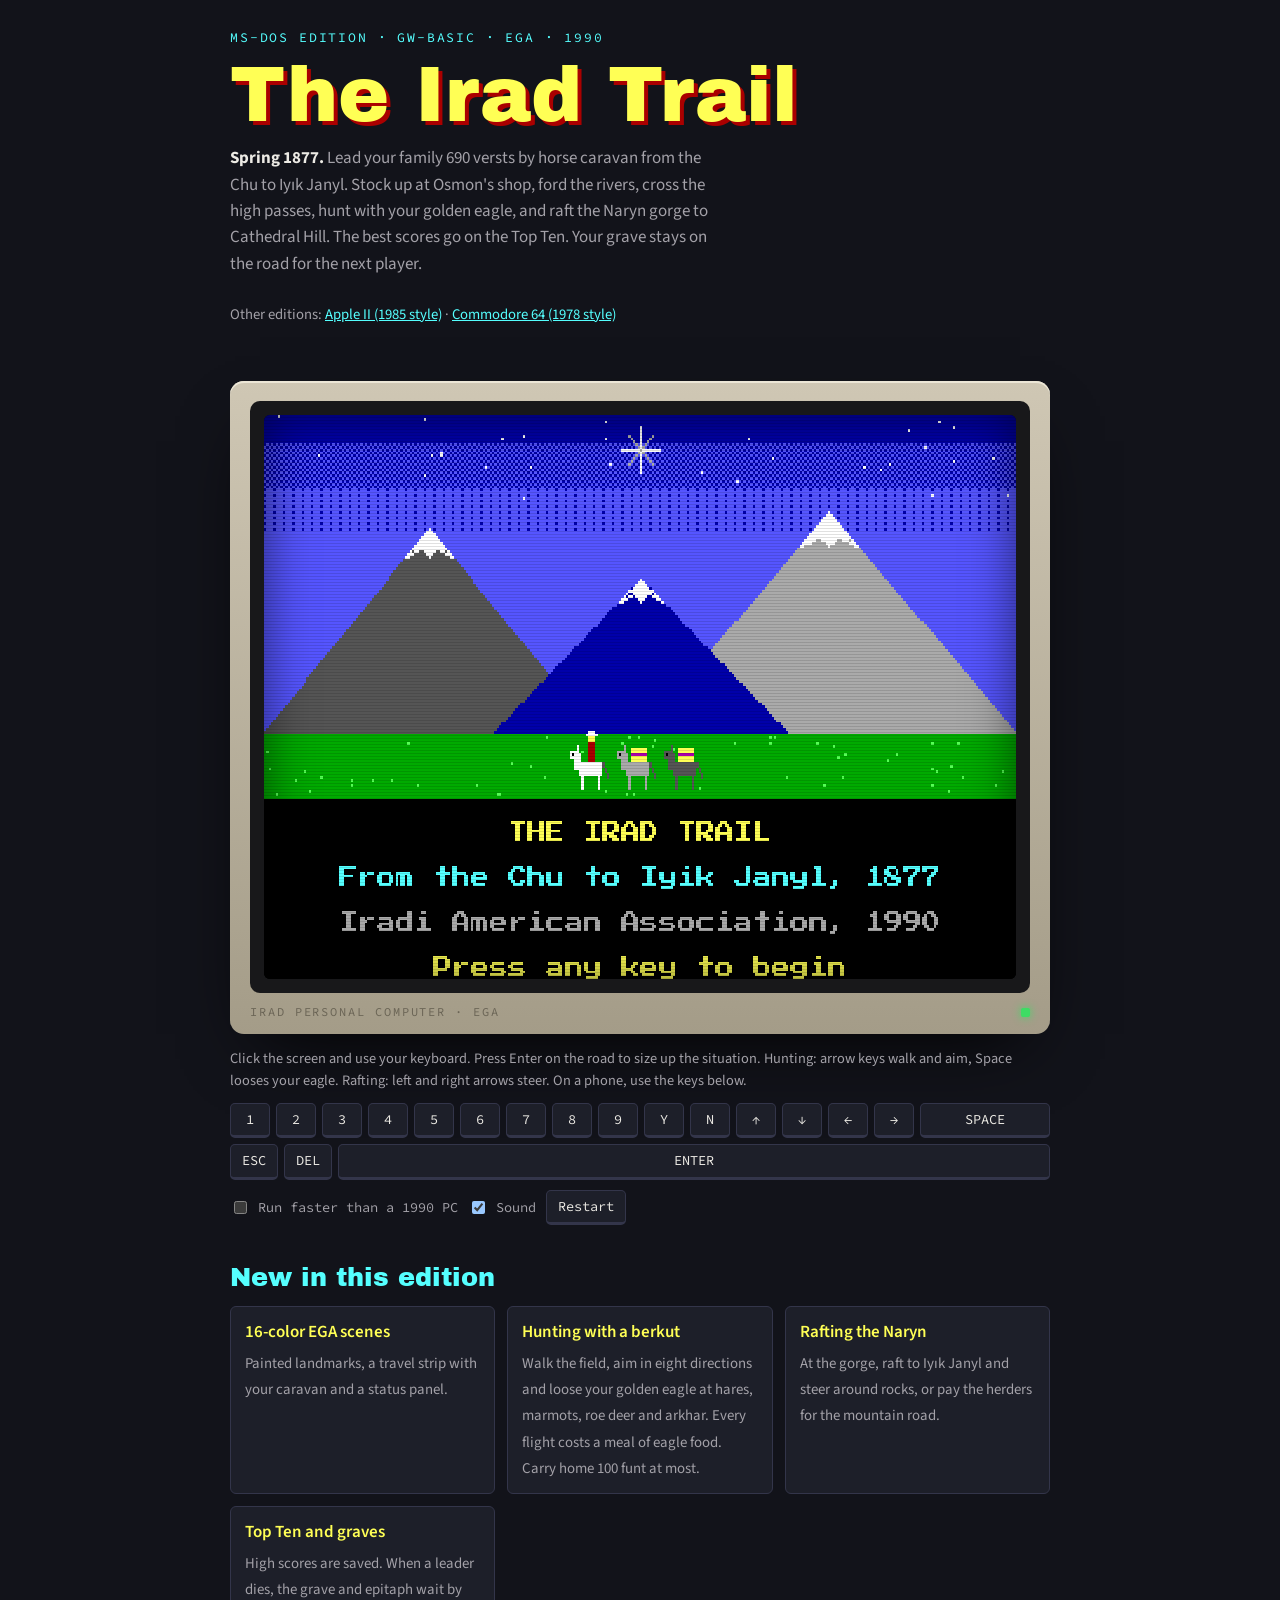
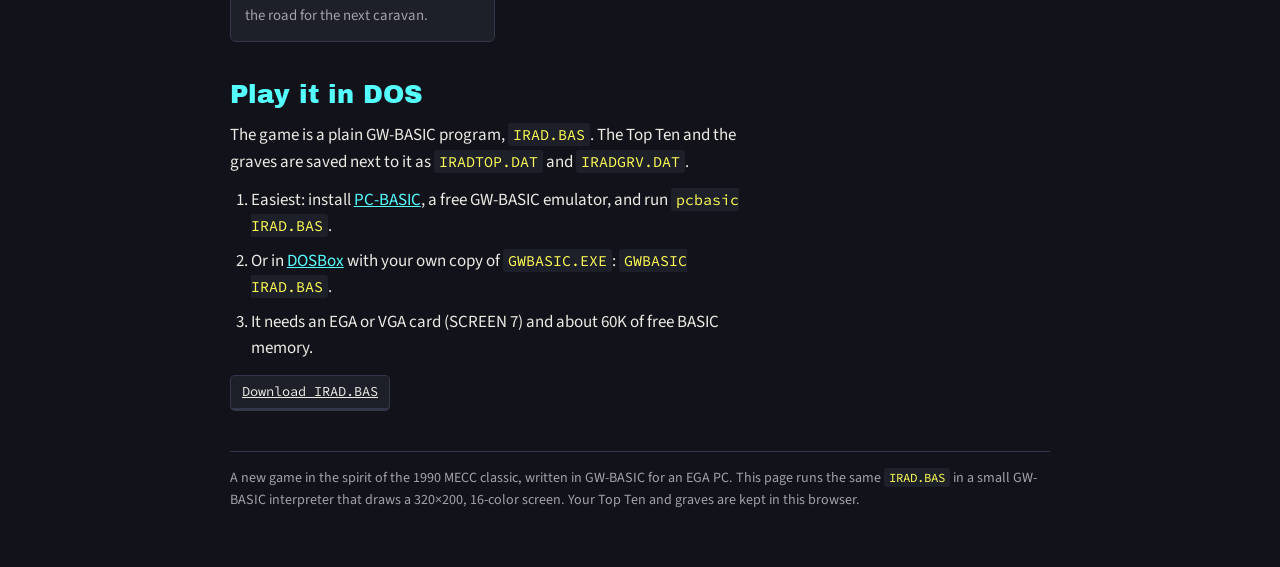
==== commit 5de0bbf4: "Hunt with a golden eagle instead of a gun in the MS-DOS edition Space now looses the hunter's berkut" ====
--- a/index.html
+++ b/index.html
@@ -74,7 +74,7 @@
   <header>
     <div class="kicker">MS-DOS edition &middot; GW-BASIC &middot; EGA &middot; 1990</div>
     <h1>The Irad Trail</h1>
-    <p class="lede"><strong>Spring 1877.</strong> Lead your family 690 versts by horse caravan from the Chu to Iyık Janyl. Stock up at Osmon's shop, ford the rivers, cross the high passes, hunt on foot, and raft the Naryn gorge to Cathedral Hill. The best scores go on the Top Ten. Your grave stays on the road for the next player.</p>
+    <p class="lede"><strong>Spring 1877.</strong> Lead your family 690 versts by horse caravan from the Chu to Iyık Janyl. Stock up at Osmon's shop, ford the rivers, cross the high passes, hunt with your golden eagle, and raft the Naryn gorge to Cathedral Hill. The best scores go on the Top Ten. Your grave stays on the road for the next player.</p>
     <p class="editions">Other editions: <a href="apple2/">Apple II (1985 style)</a> &middot; <a href="c64/">Commodore 64 (1978 style)</a></p>
   </header>
 
@@ -89,7 +89,7 @@
       <div class="badge"><span>Irad Personal Computer &middot; EGA</span><span class="led" aria-hidden="true"></span></div>
     </div>
     <div class="controls">
-      <p class="hint">Click the screen and use your keyboard. Press Enter on the road to size up the situation. Hunting: arrow keys move and aim, Space shoots. Rafting: left and right arrows steer. On a phone, use the keys below.</p>
+      <p class="hint">Click the screen and use your keyboard. Press Enter on the road to size up the situation. Hunting: arrow keys walk and aim, Space looses your eagle. Rafting: left and right arrows steer. On a phone, use the keys below.</p>
       <div class="keys" id="keys">
         <button type="button" data-k="1">1</button><button type="button" data-k="2">2</button><button type="button" data-k="3">3</button>
         <button type="button" data-k="4">4</button><button type="button" data-k="5">5</button><button type="button" data-k="6">6</button>
@@ -112,7 +112,7 @@
     <h2>New in this edition</h2>
     <ul class="feat">
       <li><b>16-color EGA scenes</b><span>Painted landmarks, a travel strip with your caravan and a status panel.</span></li>
-      <li><b>Hunting on foot</b><span>Walk the field with the arrow keys, aim in eight directions, shoot hares, marmots, roe deer and arkhar. Carry home 100 funt at most.</span></li>
+      <li><b>Hunting with a berkut</b><span>Walk the field, aim in eight directions and loose your golden eagle at hares, marmots, roe deer and arkhar. Every flight costs a meal of eagle food. Carry home 100 funt at most.</span></li>
       <li><b>Rafting the Naryn</b><span>At the gorge, raft to Iyık Janyl and steer around rocks, or pay the herders for the mountain road.</span></li>
       <li><b>Top Ten and graves</b><span>High scores are saved. When a leader dies, the grave and epitaph wait by the road for the next caravan.</span></li>
     </ul>
@@ -170,10 +170,10 @@
 305 S$="In 1876 the Russian army took/Kokand. Settlers followed, and many/Iradi clans lost their pastures on/the Chu./ /Your family will ride 690 versts"
 306 S$=S$+"/south, over three high passes and/four rivers, to settle below the/Church of St. Janyl at Iyik Janyl./ /A verst is about two-thirds of a/mile. A funt is about a pound.":GOSUB 7700
 310 GOSUB 7500:CLS:GOSUB 7100:LOCATE 3,4:COLOR 14:PRINT "How to play":COLOR 15:LOCATE 5,1
-315 S$="Buy horses, food, felt coats, powder/and spare tack at Osmon's shop. You/can buy more at Rabat-i-Safed, the/Talas fort and Ketmen-Tobo./ "
+315 S$="Buy horses, food, felt coats, eagle/food and spare tack at Osmon's shop./You can buy more at Rabat-i-Safed,/the Talas fort and Ketmen-Tobo./ "
 316 S$=S$+"/On the road, press ENTER to size up/the situation. Change the pace and/rations, rest, trade, talk to people/or hunt.":GOSUB 7700
 320 GOSUB 7500:CLS:GOSUB 7100:LOCATE 3,4:COLOR 14:PRINT "Hunting and the Naryn":COLOR 15:LOCATE 5,1
-325 S$="To hunt, move with the arrow keys/and shoot with the space bar. You/can carry only 100 funt back to the/caravan./ /At the Naryn gorge you may raft down"
+325 S$="To hunt, walk with the arrow keys/and loose your berkut with the space/bar. Each flight costs her a meal of/eagle food. You can carry only 100/funt back to the caravan./ /At the Naryn gorge you may raft down"
 326 S$=S$+"/the river to Iyik Janyl. Steer with/the left and right arrow keys./ /Arrive by the Feast of St. Janyl, 24/August, for a bonus.":GOSUB 7700
 330 GOSUB 7500:GOTO 200
 400 GOSUB 410:GOTO 200
@@ -197,7 +197,7 @@
 630 IF OCC=4 THEN GOSUB 2800:GOTO 600
 635 IF OCC<1 OR OCC>3 THEN 600
 640 MONEY=800:IF OCC=2 THEN MONEY=500 ELSE IF OCC=3 THEN MONEY=300
-645 HORSES=0:FOOD=0:FELTS=0:SHOTS=0:SHOES=0:SADDLES=0:VERSTS=0:NXTMARK=1:PACE=1:RATIONS=1:HP=0:CURSE=0:MAREEATEN=0:OVER=0:ATLAND=0:MAREASKED=0:RESTING=0
+645 HORSES=0:FOOD=0:FELTS=0:BAIT=0:SHOES=0:SADDLES=0:VERSTS=0:NXTMARK=1:PACE=1:RATIONS=1:HP=0:CURSE=0:MAREEATEN=0:OVER=0:ATLAND=0:MAREASKED=0:RESTING=0
 650 FOR I=1 TO 5:ALIVE(I)=1:SICK(I)=0:SICKDAYS(I)=0:NEXT
 660 CLS:GOSUB 7100:LOCATE 3,4:PRINT "What is the first name of the":LOCATE 4,4:PRINT "caravan leader?"
 665 LOCATE 6,5:LINE INPUT "> ";A$:IF A$="" THEN A$=STDNAME$(1)
@@ -215,7 +215,7 @@
 730 DAYNUM=MONTHSTART(K+2)+1
 735 CLS:GOSUB 7100:LOCATE 3,4:PRINT "Before leaving, visit Osmon's shop":LOCATE 4,4:PRINT "by the Chu ford. You have";MONEY;"rubles."
 740 LOCATE 6,1:S$="You will need:/ - horses to ride and to carry the/   yurt. Six or more is wise./ - food for the road/ - felt coats and furs for the/   passes"
-741 S$=S$+"/ - powder and shot for hunting, and/   for wolves and raiders/ - spare horseshoes and pack saddles":GOSUB 7700
+741 S$=S$+"/ - food for your berkut. She will/   not hunt hungry./ - spare horseshoes and pack saddles":GOSUB 7700
 745 GOSUB 7500:PF=1:SHOP$="Osmon's shop at the Chu ford":GOSUB 800
 750 IF HORSES>=2 THEN 900
 755 CLS:GOSUB 7100:LOCATE 5,4:PRINT "You cannot leave with fewer than two":LOCATE 6,4:PRINT "horses.":GOSUB 7500:GOSUB 800:GOTO 750
@@ -229,7 +229,7 @@
 835 GOSUB 7400:IF K$=" " OR K$=CHR$(13)THEN 860
 840 K=VAL(K$):IF K<1 OR K>6 THEN 835
 845 GOSUB 870:GOTO 805
-860 MONEY=MONEY-BILL:HORSES=HORSES+BUY(1):FOOD=FOOD+10*BUY(2):FELTS=FELTS+BUY(3):SHOTS=SHOTS+20*BUY(4):SHOES=SHOES+BUY(5):SADDLES=SADDLES+BUY(6):RETURN
+860 MONEY=MONEY-BILL:HORSES=HORSES+BUY(1):FOOD=FOOD+10*BUY(2):FELTS=FELTS+BUY(3):BAIT=BAIT+10*BUY(4):SHOES=SHOES+BUY(5):SADDLES=SADDLES+BUY(6):RETURN
 870 T=INT(PRICE(K)*PF+.5):CLS:GOSUB 7100:COLOR 14:LOCATE 3,4:PRINT SHOP$:COLOR 15:LOCATE 5,1
 875 S$=ADVICE$(K):GOSUB 7700
 880 LOCATE 13,4:PRINT ITEM$(K):LOCATE 14,4:PRINT "cost";T;"rubles each."
@@ -273,7 +273,7 @@
 1600 ATLAND=0:GOTO 1000
 1650 CLS:GOSUB 7100:COLOR 14:LOCATE 3,4:PRINT "Your supplies":COLOR 15
 1655 LOCATE 5,5:PRINT "Horses";TAB(30);HORSES:LOCATE 6,5:PRINT "Food (funt)";TAB(30);INT(FOOD):LOCATE 7,5:PRINT "Felt coats";TAB(30);FELTS
-1660 LOCATE 8,5:PRINT "Shots of powder";TAB(30);SHOTS:LOCATE 9,5:PRINT "Spare horseshoes";TAB(30);SHOES:LOCATE 10,5:PRINT "Pack saddles";TAB(30);SADDLES:LOCATE 11,5:PRINT "Rubles";TAB(30);INT(MONEY)
+1660 LOCATE 8,5:PRINT "Eagle food (meals)";TAB(30);BAIT:LOCATE 9,5:PRINT "Spare horseshoes";TAB(30);SHOES:LOCATE 10,5:PRINT "Pack saddles";TAB(30);SADDLES:LOCATE 11,5:PRINT "Rubles";TAB(30);INT(MONEY)
 1665 COLOR 14:LOCATE 13,4:PRINT "Your family":COLOR 15
 1670 FOR I=1 TO 5:S$="well":IF SICK(I)THEN S$=DISEASE$(SICK(I))
 1675 IF ALIVE(I)=0 THEN S$="dead"
@@ -297,8 +297,8 @@
 1910 PRINT "A herder will trade you a horse":LOCATE 6,4:PRINT "for 100 funt of food.":IF FOOD<100 THEN LOCATE 8,4:PRINT "You do not have enough food.":RETURN
 1911 GOSUB 1945:IF K$="Y" OR K$="y" THEN HORSES=HORSES+1:FOOD=FOOD-100
 1912 RETURN
-1915 PRINT "A smith wants 40 shots of powder":LOCATE 6,4:PRINT "for 3 spare horseshoes.":IF SHOTS<40 THEN LOCATE 8,4:PRINT "You do not have enough powder.":RETURN
-1916 GOSUB 1945:IF K$="Y" OR K$="y" THEN SHOTS=SHOTS-40:SHOES=SHOES+3
+1915 PRINT "A smith will make 3 spare horseshoes":LOCATE 6,4:PRINT "for 6 rubles.":IF MONEY<6 THEN LOCATE 8,4:PRINT "You do not have enough silver.":RETURN
+1916 GOSUB 1945:IF K$="Y" OR K$="y" THEN MONEY=MONEY-6:SHOES=SHOES+3
 1917 RETURN
 1920 PRINT "A feltmaker offers 2 felt coats":LOCATE 6,4:PRINT "for 30 rubles.":IF MONEY<30 THEN LOCATE 8,4:PRINT "You do not have enough silver.":RETURN
 1921 GOSUB 1945:IF K$="Y" OR K$="y" THEN MONEY=MONEY-30:FELTS=FELTS+2
@@ -306,8 +306,8 @@
 1925 PRINT "A kinsman needs a horse. He offers":LOCATE 6,4:PRINT "150 funt of food for one.":IF HORSES<3 THEN LOCATE 8,4:PRINT "You cannot spare a horse.":RETURN
 1926 GOSUB 1945:IF K$="Y" OR K$="y" THEN HORSES=HORSES-1:FOOD=FOOD+150
 1927 RETURN
-1930 PRINT "A saddler offers a pack saddle":LOCATE 6,4:PRINT "for 40 shots of powder.":IF SHOTS<40 THEN LOCATE 8,4:PRINT "You do not have enough powder.":RETURN
-1931 GOSUB 1945:IF K$="Y" OR K$="y" THEN SHOTS=SHOTS-40:SADDLES=SADDLES+1
+1930 PRINT "A hunter will trade 20 meals of":LOCATE 6,4:PRINT "eagle food for 40 funt of flour.":IF FOOD<40 THEN LOCATE 8,4:PRINT "You do not have enough food.":RETURN
+1931 GOSUB 1945:IF K$="Y" OR K$="y" THEN FOOD=FOOD-40:BAIT=BAIT+20
 1932 RETURN
 1935 PRINT "A herder will sell you a horse":LOCATE 6,4:PRINT "for 40 rubles.":IF MONEY<40 THEN LOCATE 8,4:PRINT "You do not have enough silver.":RETURN
 1936 GOSUB 1945:IF K$="Y" OR K$="y" THEN MONEY=MONEY-40:HORSES=HORSES+1
@@ -329,8 +329,8 @@
 2035 FOOD=FOOD-50:M1$="A pack saddle breaks. You leave 50":M2$="funt of food beside the road.":GOTO 2190
 2040 IF RND<.3 THEN HORSES=HORSES-1:M1$="A horse strays in the night.":M2$="You never find her.":GOTO 2190
 2045 M1$="A horse strays. You lose a day":M2$="searching for her.":GOSUB 7600:GOTO 1200
-2050 IF SHOTS>=5 THEN SHOTS=SHOTS-5:M1$="Wolves circle the herd at night.":M2$="Your shots drive them off.":GOTO 2190
-2055 HORSES=HORSES-1:M1$="Wolves circle the herd. With no":M2$="powder, you lose a horse.":GOTO 2190
+2050 IF RND<.6 THEN M1$="Wolves circle the herd at night.":M2$="Dogs and fires drive them off.":GOTO 2190
+2055 HORSES=HORSES-1:M1$="Wolves circle the herd and pull":M2$="down a horse before dawn.":GOTO 2190
 2060 GOTO 2500
 2070 GOTO 2600
 2080 I=INT(RND*5)+1:IF ALIVE(I)=0 OR SICK(I)>0 THEN RETURN
@@ -363,13 +363,13 @@
 2525 ON K GOTO 2530,2540,2550,2560
 2530 FOOD=FOOD-30:M1$="You run. Packs are lost in the chase.":IF RND<.4 THEN HORSES=HORSES-1:M2$="They cut out one horse."
 2535 GOTO 2190
-2540 IF SHOTS<10 THEN HORSES=HORSES-2:M1$="You have no powder! They take":M2$="two horses.":GOTO 2190
-2545 SHOTS=SHOTS-10:IF RND<.6 THEN M1$="Your shots scatter them.":GOTO 2190
+2540 IF RND<.55 THEN M1$="Whips and sabres drive them off.":GOTO 2190
+2545 REM
 2547 I=INT(RND*5)+1:IF ALIVE(I)=0 THEN 2547
 2548 HORSES=HORSES-1:IF HORSES<0 THEN HORSES=0
 2549 M1$="They take a horse, and there is":M2$="blood.":GOSUB 7600:K=10:GOTO 5250
-2550 IF SHOTS<10 THEN HORSES=HORSES-2:M1$="No powder. They take two horses.":GOTO 2190
-2555 SHOTS=SHOTS-10:IF RND<.75 THEN M1$="The ring holds. They ride away.":GOTO 2190
+2550 IF RND<.75 THEN M1$="The ring holds. They ride away.":GOTO 2190
+2555 REM
 2557 HORSES=HORSES-1:M1$="They break the ring and take a horse.":GOTO 2190
 2560 IF MONEY>=15 THEN MONEY=MONEY-15:M1$="You offer tea, kurut and silver.":M2$="They take 15 rubles and ride off.":GOTO 2190
 2565 HORSES=HORSES-1:M1$="You have little to give. They take":M2$="a horse instead.":GOTO 2190
@@ -439,7 +439,7 @@
 4000 REM
 4002 CLS:LINE(0,0)-(319,175),2,BF:FOR I=1 TO 9:X=I*34-20:LINE(X+3,10)-(X+5,22),6,BF:CIRCLE(X+4,8),8,10:PAINT(X+4,8),10,10:NEXT
 4005 FOR I=1 TO 40:X=INT(RND*316)+1:Y=INT(RND*145)+28:LINE(X,Y)-(X+2,Y-2),10:NEXT
-4010 LOCATE 24,2:PRINT "Arrows move, SPACE shoots, ESC stops";:HUX=150:HUY=140:FACE=1:DX=0:DY=-1:BON=0:MEAT=0
+4010 LOCATE 24,2:PRINT "Arrows walk, SPACE looses the eagle";:HUX=150:HUY=140:FACE=1:DX=0:DY=-1:BON=0:MEAT=0
 4015 FOR I=1 TO 2:AKIND(I)=0:NEXT:PUT(HUX,HUY),HUNR%,PSET:GOSUB 4380:HUNTEND=TIMER+30:IF HUNTEND>86370 THEN HUNTEND=86370
 4020 T=TIMER:IF T>HUNTEND OR T<HUNTEND-40 THEN 4400
 4025 K$=INKEY$:IF K$=CHR$(27)THEN 4400
@@ -456,13 +456,13 @@
 4250 AX(I)=AX(I)+AV(I):KD=AKIND(I):IF AX(I)<0 OR AX(I)>319-AW(KD)THEN LINE(AX(I)-AV(I),AY(I))-(AX(I)-AV(I)+AW(KD)-1,AY(I)+AH(KD)-1),2,BF:AKIND(I)=0:RETURN
 4255 IF AV(I)>0 THEN SLOT=(KD-1)*2 ELSE SLOT=(KD-1)*2+1
 4260 PUT(AX(I),AY(I)),ANIM%(SLOT*245),PSET:RETURN
-4270 LINE(BX,BY)-(BX+1,BY+1),2,BF:BX=BX+DX*9:BY=BY+DY*9:BLIFE=BLIFE-1
-4272 IF BLIFE<=0 OR BX<0 OR BX>317 OR BY<25 OR BY>173 THEN BON=0:RETURN
+4270 LINE(BX-3,BY-2)-(BX,BY),2:LINE-(BX+3,BY-2),2:PSET(BX,BY+1),2:BX=BX+DX*9:BY=BY+DY*9:BLIFE=BLIFE-1
+4272 IF BLIFE<=0 OR BX<4 OR BX>315 OR BY<25 OR BY>173 THEN BON=0:RETURN
 4275 FOR J=1 TO 2:KD=AKIND(J):IF KD=0 THEN 4285
 4280 IF BX>=AX(J)+4 AND BX<=AX(J)+AW(KD)-4 AND BY>=AY(J)AND BY<=AY(J)+AH(KD)THEN 4290
-4285 NEXT J:LINE(BX,BY)-(BX+1,BY+1),0,BF:RETURN
-4290 LINE(AX(J),AY(J))-(AX(J)+AW(KD)-1,AY(J)+AH(KD)-1),2,BF:AKIND(J)=0:BON=0:MEAT=MEAT+MEATOF(KD):IF MUTE=0 THEN SOUND 120,1
-4295 LOCATE 23,2:PRINT "You shot ";ANIMAL$(KD);"!";SPACE$(16);:GOSUB 4380:RETURN
+4285 NEXT J:LINE(BX-3,BY-2)-(BX,BY),6:LINE-(BX+3,BY-2),6:PSET(BX,BY+1),14:RETURN
+4290 LINE(AX(J),AY(J))-(AX(J)+AW(KD)-1,AY(J)+AH(KD)-1),2,BF:AKIND(J)=0:BON=0:MEAT=MEAT+MEATOF(KD):IF MUTE=0 THEN PLAY "MB T200 O4 L32 E G > C"
+4295 LOCATE 23,2:PRINT "Your eagle takes ";ANIMAL$(KD);"!";SPACE$(12);:GOSUB 4380:RETURN
 4300 C$=RIGHT$(K$,1):NX=0:NY=0
 4305 IF C$="H" THEN NY=-1 ELSE IF C$="P" THEN NY=1 ELSE IF C$="K" THEN NX=-1 ELSE IF C$="M" THEN NX=1
 4310 IF C$="G" THEN NX=-1:NY=-1 ELSE IF C$="I" THEN NX=1:NY=-1 ELSE IF C$="O" THEN NX=-1:NY=1 ELSE IF C$="Q" THEN NX=1:NY=1
@@ -474,12 +474,13 @@
 4340 IF HUY>146 THEN HUY=146
 4345 IF FACE>0 THEN PUT(HUX,HUY),HUNR%,PSET:RETURN ELSE PUT(HUX,HUY),HUNL%,PSET:RETURN
 4350 IF BON THEN RETURN
-4355 IF SHOTS<=0 THEN LOCATE 23,2:PRINT "You have no powder left.          ";:RETURN
-4360 SHOTS=SHOTS-1:BON=1:BLIFE=28:BX=HUX+11+DX*10:BY=HUY+12+DY*10:IF MUTE=0 THEN SOUND 80,.5
+4355 IF BAIT<=0 THEN LOCATE 23,2:PRINT "No eagle food. She will not fly. ";:RETURN
+4360 BAIT=BAIT-1:BON=1:BLIFE=28:BX=HUX+11+DX*10:BY=HUY+8+DY*10:IF MUTE=0 THEN SOUND 900,.5
 4365 GOSUB 4380:RETURN
-4380 LOCATE 25,2:PRINT "Shots:";SHOTS;"  Meat:";MEAT;"funt   ";:RETURN
-4400 CLS:GOSUB 7100:LOCATE 5,4:IF MEAT=0 THEN PRINT "You return with nothing.":GOTO 4415
-4405 PRINT "You shot";MEAT;"funt of meat."
+4380 LOCATE 25,2:PRINT "Eagle food:";BAIT;"  Meat:";MEAT;"funt  ";:RETURN
+4400 IF BON THEN LINE(BX-3,BY-2)-(BX,BY),2:LINE-(BX+3,BY-2),2:PSET(BX,BY+1),2
+4401 CLS:GOSUB 7100:LOCATE 5,4:IF MEAT=0 THEN PRINT "You return with nothing.":GOTO 4415
+4405 PRINT "Your eagle brought down";MEAT;"funt."
 4410 IF MEAT>100 THEN LOCATE 7,4:PRINT "You can carry only 100 funt back":LOCATE 8,4:PRINT "to the caravan.":MEAT=100
 4415 FOOD=FOOD+MEAT:GOSUB 7500:GOSUB 1200:RETURN
 4500 REM
@@ -703,9 +704,9 @@
 8335 COLOR 14:LOCATE 3,4:PRINT "Points for arriving":COLOR 15
 8340 LOCATE 5,4:PRINT LIVING;"in ";HEALTH$;" health";TAB(32);LIVING*T
 8345 LOCATE 6,4:PRINT HORSES;"horses";TAB(32);HORSES*4:LOCATE 7,4:PRINT INT(FOOD);"funt of food";TAB(32);INT(FOOD/25)
-8350 LOCATE 8,4:PRINT FELTS;"felt coats";TAB(32);FELTS*2:LOCATE 9,4:PRINT SHOTS;"shots of powder";TAB(32);INT(SHOTS/20)
+8350 LOCATE 8,4:PRINT FELTS;"felt coats";TAB(32);FELTS*2:LOCATE 9,4:PRINT BAIT;"meals of eagle food";TAB(32);INT(BAIT/10)
 8355 LOCATE 10,4:PRINT SHOES+SADDLES;"spare tack";TAB(32);(SHOES+SADDLES)*2:LOCATE 11,4:PRINT INT(MONEY);"rubles";TAB(32);INT(MONEY/5)
-8360 SCORE=LIVING*T+HORSES*4+INT(FOOD/25)+FELTS*2+INT(SHOTS/20)+(SHOES+SADDLES)*2+INT(MONEY/5)
+8360 SCORE=LIVING*T+HORSES*4+INT(FOOD/25)+FELTS*2+INT(BAIT/10)+(SHOES+SADDLES)*2+INT(MONEY/5)
 8365 IF DAYNUM<=236 THEN LOCATE 12,4:PRINT "Feast of St. Janyl";TAB(32);500:SCORE=SCORE+500
 8370 LOCATE 14,4:PRINT "Total";TAB(32);SCORE
 8375 IF OCC=2 THEN LOCATE 16,4:PRINT "As a felt merchant, your points":LOCATE 17,4:PRINT "are doubled.":SCORE=SCORE*2
@@ -757,7 +758,7 @@
 9033 DATA "The keeper of the caravanserai:/ /'Sogdian merchants built these/walls. Three hundred horses once/slept in these stables. Now it is/quiet.'"
 9034 DATA "A Russian clerk:/ /'Your papers. The Governor-General/wants every herd counted and every/head taxed.'"
 9035 DATA "An old woman at the well:/ /'Do not drink below the camps. The/flux lives in still water.'"
-9036 DATA "A hunter with a berkut:/ /'The arkhar come down to graze at/dawn. Walk slowly, and shoot only/when you see horns.'"
+9036 DATA "A hunter with a berkut:/ /'The arkhar come down to graze at/dawn. Walk slowly. Loose her only/when you see horns.'"
 9037 DATA "An aksakal of the zhayloo:/ /'Sit, drink. A guest is a gift from/God. The Ala-Bel will still be there/tomorrow.'"
 9038 DATA "A pilgrim at the cairn:/ /'From here the road runs downhill to/St. Janyl. Say a bata for those who/did not arrive.'"
 9039 DATA "A boy with a fishing line:/ /'The river is lowest at first light./Cross early.'"
@@ -768,7 +769,7 @@
 9060 DATA "Horses",20,"Osmon says:/ /'You'll want one horse for each/rider and two or three for the yurt/and packs. Six is the least I'd/take.'"
 9062 DATA "Food (10-funt sacks)",1,"Osmon says:/ /'Flour, kurut, mutton and tea. Five/people eat 15 funt a day. Take at/least 50 sacks.'"
 9064 DATA "Felt coats",5,"Osmon says:/ /'The passes are cold even in summer./Take a felt coat for every person.'"
-9066 DATA "Powder (box of 20)",2,"Osmon says:/ /'For hunting, and for wolves and/thieves. Three or four boxes will/do.'"
+9066 DATA "Eagle food (10 meals)",2,"Osmon says:/ /'Your berkut eats a meal each time/she flies. Fed, she hunts. Hungry,/she sulks on your glove. Take three/or four bundles.'"
 9068 DATA "Spare horseshoes",2,"Osmon says:/ /'Stony roads cost shoes. A few/spares will save you days.'"
 9069 DATA "Pack saddles",5,"Osmon says:/ /'A broken pack saddle means leaving/your goods by the road. Take two.'"
 9070 DATA very cold,cold,cool,warm,hot
@@ -802,7 +803,7 @@
 9702 C0=GX+11-GD*2:LINE(C0-2,GY+5)-(C0+2,GY+6),15,BF:PSET(C0,GY+4),15:LINE(C0-1,GY+7)-(C0+1,GY+9),14,BF
 9704 LINE(C0-3,GY+10)-(C0+3,GY+18),4,BF:LINE(C0-3,GY+14)-(C0+3,GY+14),14
 9706 LINE(C0-2,GY+19)-(C0-1,GY+23),0,BF:LINE(C0+1,GY+19)-(C0+2,GY+23),0,BF
-9708 LINE(C0,GY+12)-(C0+GD*7,GY+10),8:LINE(C0+GD,GY+11)-(C0+GD*4,GY+12),4:RETURN
+9708 LINE(C0+GD,GY+11)-(C0+GD*5,GY+7),4:LINE(C0+GD*5,GY+8)-(C0+GD*6,GY+6),6,BF:RETURN
 9750 REM
 9752 CX=GX+AW(KD)\2:B=GY+AH(KD)-1:ON KD GOTO 9755,9760,9765,9770
 9755 LINE(CX-5,B-5)-(CX+4,B-2),7,BF:LINE(CX+GD*4,B-6)-(CX+GD*7,B-3),7,BF:LINE(CX+GD*5,B-10)-(CX+GD*5,B-6),7:LINE(CX+GD*6,B-10)-(CX+GD*6,B-6),15
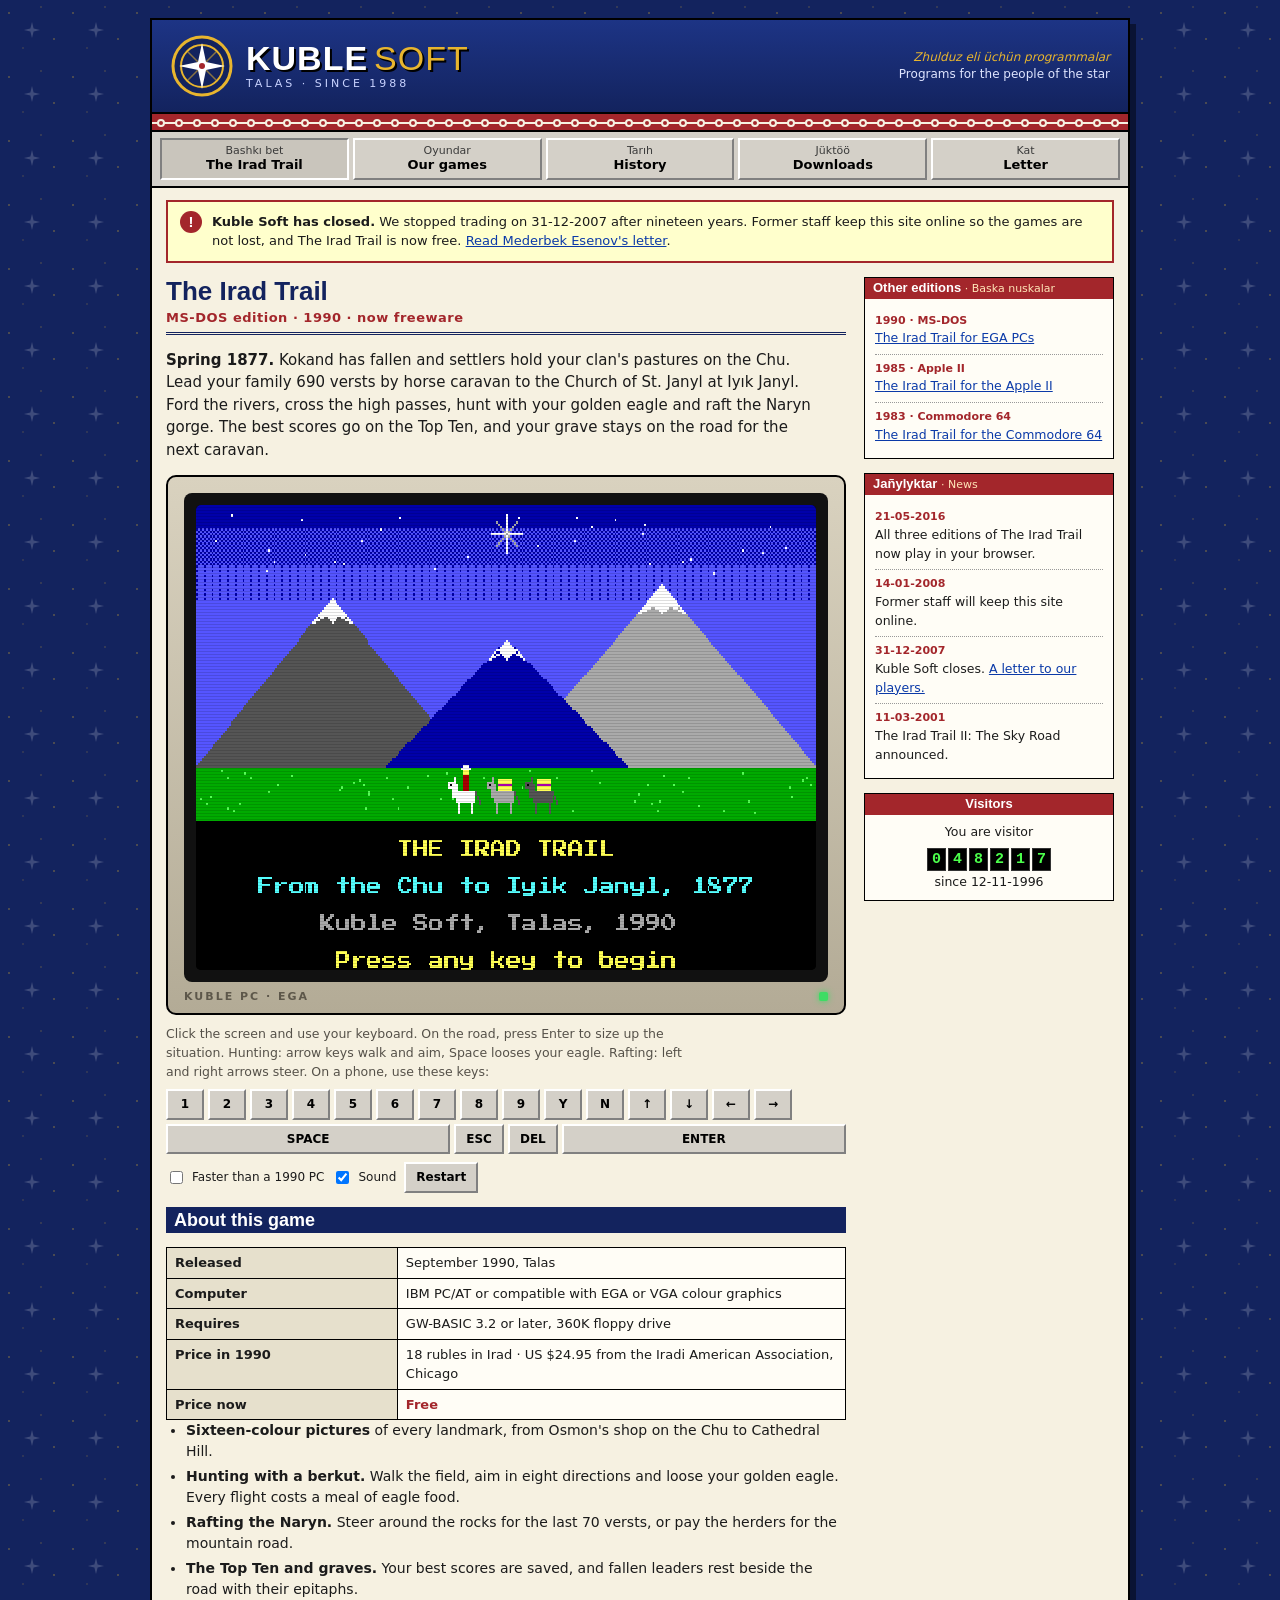
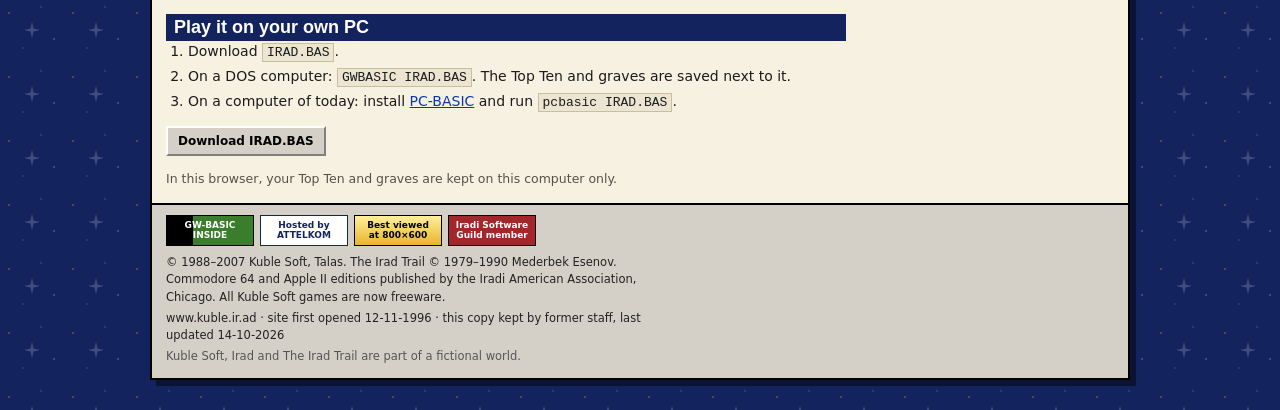
==== commit 060c66f2: "Redesign the site as the archived website of Kuble Soft The site now presents itself as the old webs" ====
--- a/index.html
+++ b/index.html
@@ -5,91 +5,47 @@
 <title>The Irad Trail</title>
 <link rel="preconnect" href="https://fonts.googleapis.com">
 <link rel="preconnect" href="https://fonts.gstatic.com" crossorigin>
-<link rel="stylesheet" href="https://fonts.googleapis.com/css2?family=Press+Start+2P&family=Archivo+Black&family=Source+Sans+3:ital,wght@0,400;0,600;1,400&family=Source+Code+Pro:wght@500&display=swap">
-<style>
-/* Layout: one column. A beige 1990 PC monitor holds the EGA screen; the road and DOS notes sit below. Single dark look by design. */
-:root {
-  --bg: #12131a;
-  --panel: #1d1f29;
-  --ink: #eceae4;
-  --dim: #a3a1a8;
-  --cyan: #55ffff;
-  --yellow: #ffff55;
-  --rule: #33354a;
-  --case: #cfc7b4;
-  --case-dark: #a49c88;
-  --display: "Archivo Black", "Arial Black", Impact, sans-serif;
-  --body: "Source Sans 3", "Segoe UI", system-ui, sans-serif;
-  --mono: "Source Code Pro", Consolas, "Courier New", monospace;
-  color-scheme: dark;
-}
-* { box-sizing: border-box; }
-html { background: var(--bg); }
-body { margin: 0; background: var(--bg); color: var(--ink); font-family: var(--body); font-size: 1.0625rem; line-height: 1.55; padding-inline: 16px; padding-block: 28px 56px; }
-.wrap { max-width: 820px; margin: 0 auto; display: grid; gap: 40px; }
-header { display: grid; gap: 12px; }
-.kicker { font-family: var(--mono); font-size: 0.82rem; letter-spacing: 0.14em; text-transform: uppercase; color: var(--cyan); }
-h1 { font-family: var(--display); font-weight: 400; font-size: clamp(2.6rem, 9.5vw, 4.8rem); line-height: 0.95; margin: 0; text-wrap: balance; color: var(--yellow); text-shadow: 4px 4px 0 #aa0000; }
-.lede { margin: 0; max-width: 62ch; color: var(--dim); }
-.lede strong { color: var(--ink); }
-.editions { font-size: 0.92rem; color: var(--dim); }
-
-.monitor { background: linear-gradient(180deg, var(--case), var(--case-dark)); border-radius: 14px; padding: 20px 20px 12px; box-shadow: 0 30px 70px -30px #000, inset 0 2px 0 #ece6d6; }
-.bezel { background: #18181a; border-radius: 10px; padding: 14px; }
-.screen { position: relative; aspect-ratio: 4 / 3; max-width: 100%; border-radius: 6px; overflow: hidden; background: #000; cursor: text; }
-.screen:focus-within { box-shadow: 0 0 0 2px var(--cyan); }
-#crt { position: absolute; inset: 0; width: 100%; height: 100%; image-rendering: pixelated; image-rendering: crisp-edges; }
-.screen::after { content: ""; position: absolute; inset: 0; pointer-events: none; background: repeating-linear-gradient(180deg, rgba(0,0,0,0) 0 2px, rgba(0,0,0,.12) 2px 3px); box-shadow: inset 0 0 50px rgba(0,0,0,.55); }
-#kbd { position: absolute; left: 0; bottom: 0; width: 1px; height: 1px; opacity: 0; border: 0; padding: 0; font-size: 16px; }
-.badge { display: flex; justify-content: space-between; align-items: center; gap: 12px; margin-top: 10px; font-family: var(--mono); font-size: 0.75rem; letter-spacing: 0.16em; text-transform: uppercase; color: #6b6556; }
-.led { width: 9px; height: 9px; border-radius: 2px; background: #3ddc64; box-shadow: 0 0 8px #3ddc64; }
-
-.controls { display: grid; gap: 10px; margin-top: 14px; }
-.keys { display: flex; flex-wrap: wrap; gap: 6px; }
-.keys button, .btn {
-  font-family: var(--mono); font-size: 0.85rem; color: var(--ink); background: var(--panel);
-  border: 1px solid var(--rule); border-bottom-width: 3px; border-radius: 5px; padding: 9px 11px; cursor: pointer; line-height: 1; min-width: 40px;
-}
-.keys button:active, .btn:active { transform: translateY(2px); border-bottom-width: 1px; }
-.keys button:focus-visible, .btn:focus-visible, a:focus-visible { outline: 2px solid var(--cyan); outline-offset: 2px; }
-.keys .wide { flex: 1 1 90px; }
-.row { display: flex; flex-wrap: wrap; gap: 10px; align-items: center; }
-.toggle { font-family: var(--mono); font-size: 0.85rem; color: var(--dim); display: inline-flex; gap: 8px; align-items: center; }
-.hint { font-size: 0.9rem; color: var(--dim); margin: 0; }
-
-h2 { font-family: var(--display); font-weight: 400; font-size: 1.6rem; line-height: 1.05; margin: 0 0 14px; color: var(--cyan); }
-section p { margin: 0 0 12px; max-width: 64ch; }
-.feat { margin: 0; padding: 0; list-style: none; display: grid; grid-template-columns: repeat(auto-fit, minmax(220px, 1fr)); gap: 12px; }
-.feat li { background: var(--panel); border: 1px solid var(--rule); border-radius: 6px; padding: 12px 14px; min-width: 0; }
-.feat b { display: block; color: var(--yellow); font-weight: 600; margin-bottom: 4px; }
-.feat span { color: var(--dim); font-size: 0.93rem; }
-.steps { margin: 0; padding-left: 1.3rem; display: grid; gap: 8px; max-width: 64ch; }
-code { font-family: var(--mono); font-size: 0.88em; color: var(--yellow); background: var(--panel); padding: 2px 5px; border-radius: 3px; }
-.note { color: var(--dim); font-size: 0.92rem; }
-a { color: var(--cyan); }
-footer { color: var(--dim); font-size: 0.88rem; border-top: 1px solid var(--rule); padding-top: 16px; }
-</style>
-
-<div class="wrap">
-  <header>
-    <div class="kicker">MS-DOS edition &middot; GW-BASIC &middot; EGA &middot; 1990</div>
-    <h1>The Irad Trail</h1>
-    <p class="lede"><strong>Spring 1877.</strong> Lead your family 690 versts by horse caravan from the Chu to Iyık Janyl. Stock up at Osmon's shop, ford the rivers, cross the high passes, hunt with your golden eagle, and raft the Naryn gorge to Cathedral Hill. The best scores go on the Top Ten. Your grave stays on the road for the next player.</p>
-    <p class="editions">Other editions: <a href="apple2/">Apple II (1985 style)</a> &middot; <a href="c64/">Commodore 64 (1978 style)</a></p>
-  </header>
-
-  <div>
-    <div class="monitor">
+<link rel="stylesheet" href="https://fonts.googleapis.com/css2?family=Press+Start+2P&display=swap">
+<link rel="stylesheet" href="site/site.css">
+<div id="page">
+<header class="masthead">
+  <a class="logo" href="index.html" aria-label="Kuble Soft, home page">
+    <svg viewBox="0 0 64 64" aria-hidden="true">
+      <circle cx="32" cy="32" r="29" fill="#13235e" stroke="#e8b52e" stroke-width="3"/>
+      <circle cx="32" cy="32" r="21" fill="none" stroke="#e8b52e" stroke-width="2"/>
+      <path d="M11 32h42M32 11v42M17 17l30 30M47 17L17 47" stroke="#e8b52e" stroke-width="1.5" opacity=".55"/>
+      <path d="M32 9l4 19 19 4-19 4-4 19-4-19-19-4 19-4z" fill="#ffffff"/>
+      <circle cx="32" cy="32" r="3" fill="#a3262b"/>
+    </svg>
+    <span class="word"><b>KUBLE</b><i>SOFT</i><small>Talas &middot; since 1988</small></span>
+  </a>
+  <p class="tagline"><em>Zhulduz eli üchün programmalar</em><br>Programs for the people of the star</p>
+</header>
+<div class="shyrdak" aria-hidden="true"></div>
+<nav class="menu" aria-label="Site">
+  <a href="index.html" aria-current="page"><span>Bashkı bet</span>The Irad Trail</a>
+  <a href="about.html#games"><span>Oyundar</span>Our games</a>
+  <a href="about.html#history"><span>Tarıh</span>History</a>
+  <a href="about.html#downloads"><span>Jüktöö</span>Downloads</a>
+  <a href="about.html#letter"><span>Kat</span>Letter</a>
+</nav>
+<div class="closed" role="note"><b>Kuble Soft has closed.</b> We stopped trading on 31-12-2007 after nineteen years. Former staff keep this site online so the games are not lost, and The Irad Trail is now free. <a href="about.html#letter">Read Mederbek Esenov's letter</a>.</div>
+
+<main class="cols">
+  <div class="main">
+    <h1>The Irad Trail<small>MS-DOS edition &middot; 1990 &middot; now freeware</small></h1>
+    <p class="lead"><b>Spring 1877.</b> Kokand has fallen and settlers hold your clan's pastures on the Chu. Lead your family 690 versts by horse caravan to the Church of St. Janyl at Iyık Janyl. Ford the rivers, cross the high passes, hunt with your golden eagle and raft the Naryn gorge. The best scores go on the Top Ten, and your grave stays on the road for the next caravan.</p>
+    <div class="monitor pc">
       <div class="bezel">
-        <div class="screen" id="screen" role="application" aria-label="Game screen. Click or tap, then use the keyboard.">
+        <div class="screen ratio" id="screen" role="application" aria-label="Game screen. Click or tap, then use the keyboard.">
           <canvas id="crt" width="640" height="400"></canvas>
           <input id="kbd" type="text" autocomplete="off" autocorrect="off" spellcheck="false" aria-label="Keyboard input">
         </div>
       </div>
-      <div class="badge"><span>Irad Personal Computer &middot; EGA</span><span class="led" aria-hidden="true"></span></div>
+      <div class="badge"><span>Kuble PC &middot; EGA</span><span class="led" aria-hidden="true"></span></div>
     </div>
     <div class="controls">
-      <p class="hint">Click the screen and use your keyboard. Press Enter on the road to size up the situation. Hunting: arrow keys walk and aim, Space looses your eagle. Rafting: left and right arrows steer. On a phone, use the keys below.</p>
+      <p class="hint">Click the screen and use your keyboard. On the road, press Enter to size up the situation. Hunting: arrow keys walk and aim, Space looses your eagle. Rafting: left and right arrows steer. On a phone, use these keys:</p>
       <div class="keys" id="keys">
         <button type="button" data-k="1">1</button><button type="button" data-k="2">2</button><button type="button" data-k="3">3</button>
         <button type="button" data-k="4">4</button><button type="button" data-k="5">5</button><button type="button" data-k="6">6</button>
@@ -101,39 +57,74 @@
         <button type="button" data-k="ENTER" class="wide">ENTER</button>
       </div>
       <div class="row">
-        <label class="toggle"><input type="checkbox" id="fast"> Run faster than a 1990 PC</label>
+        <label class="toggle"><input type="checkbox" id="fast"> Faster than a 1990 PC</label>
         <label class="toggle"><input type="checkbox" id="sound" checked> Sound</label>
         <button type="button" class="btn" id="restart">Restart</button>
       </div>
     </div>
+
+    <h2>About this game</h2>
+    <div class="tablewrap"><table class="sheet">
+      <tr><th>Released</th><td>September 1990, Talas</td></tr>
+      <tr><th>Computer</th><td>IBM PC/AT or compatible with EGA or VGA colour graphics</td></tr>
+      <tr><th>Requires</th><td>GW-BASIC 3.2 or later, 360K floppy drive</td></tr>
+      <tr><th>Price in 1990</th><td>18 rubles in Irad &middot; US $24.95 from the Iradi American Association, Chicago</td></tr>
+      <tr><th>Price now</th><td class="free">Free</td></tr>
+    </table></div>
+    <ul class="plain">
+      <li><b>Sixteen-colour pictures</b> of every landmark, from Osmon's shop on the Chu to Cathedral Hill.</li>
+      <li><b>Hunting with a berkut.</b> Walk the field, aim in eight directions and loose your golden eagle. Every flight costs a meal of eagle food.</li>
+      <li><b>Rafting the Naryn.</b> Steer around the rocks for the last 70 versts, or pay the herders for the mountain road.</li>
+      <li><b>The Top Ten and graves.</b> Your best scores are saved, and fallen leaders rest beside the road with their epitaphs.</li>
+    </ul>
+
+    <h2>Play it on your own PC</h2>
+    <ol class="steps">
+      <li>Download <code>IRAD.BAS</code>.</li>
+      <li>On a DOS computer: <code>GWBASIC IRAD.BAS</code>. The Top Ten and graves are saved next to it.</li>
+      <li>On a computer of today: install <a href="https://robhagemans.github.io/pcbasic/" target="_blank" rel="noopener">PC-BASIC</a> and run <code>pcbasic IRAD.BAS</code>.</li>
+    </ol>
+    <div class="row" id="dl"></div>
+    <p class="note">In this browser, your Top Ten and graves are kept on this computer only.</p>
   </div>
-
-  <section>
-    <h2>New in this edition</h2>
-    <ul class="feat">
-      <li><b>16-color EGA scenes</b><span>Painted landmarks, a travel strip with your caravan and a status panel.</span></li>
-      <li><b>Hunting with a berkut</b><span>Walk the field, aim in eight directions and loose your golden eagle at hares, marmots, roe deer and arkhar. Every flight costs a meal of eagle food. Carry home 100 funt at most.</span></li>
-      <li><b>Rafting the Naryn</b><span>At the gorge, raft to Iyık Janyl and steer around rocks, or pay the herders for the mountain road.</span></li>
-      <li><b>Top Ten and graves</b><span>High scores are saved. When a leader dies, the grave and epitaph wait by the road for the next caravan.</span></li>
-    </ul>
-  </section>
-
-  <section>
-    <h2>Play it in DOS</h2>
-    <p>The game is a plain GW-BASIC program, <code>IRAD.BAS</code>. The Top Ten and the graves are saved next to it as <code>IRADTOP.DAT</code> and <code>IRADGRV.DAT</code>.</p>
-    <ol class="steps">
-      <li>Easiest: install <a href="https://robhagemans.github.io/pcbasic/" target="_blank" rel="noopener">PC-BASIC</a>, a free GW-BASIC emulator, and run <code>pcbasic IRAD.BAS</code>.</li>
-      <li>Or in <a href="https://www.dosbox.com/" target="_blank" rel="noopener">DOSBox</a> with your own copy of <code>GWBASIC.EXE</code>: <code>GWBASIC IRAD.BAS</code>.</li>
-      <li>It needs an EGA or VGA card (SCREEN 7) and about 60K of free BASIC memory.</li>
-    </ol>
-    <div class="row" id="dl" style="margin-top:14px"></div>
-  </section>
-
-  <footer>A new game in the spirit of the 1990 MECC classic, written in GW-BASIC for an EGA PC. This page runs the same <code>IRAD.BAS</code> in a small GW-BASIC interpreter that draws a 320&times;200, 16-color screen. Your Top Ten and graves are kept in this browser.</footer>
+  <aside class="side">
+    <section class="box"><h3>Other editions <span>&middot; Baska nuskalar</span></h3>
+      <div class="in"><ul class="news">
+        <li><time>1990 &middot; MS-DOS</time><a href="index.html">The Irad Trail for EGA PCs</a></li>
+        <li><time>1985 &middot; Apple II</time><a href="apple2/">The Irad Trail for the Apple II</a></li>
+        <li><time>1983 &middot; Commodore 64</time><a href="c64/">The Irad Trail for the Commodore 64</a></li>
+      </ul></div>
+    </section>
+    <section class="box"><h3>Jañylyktar <span>&middot; News</span></h3>
+      <div class="in"><ul class="news">
+        <li><time datetime="2016-05-21">21-05-2016</time>All three editions of The Irad Trail now play in your browser.</li>
+        <li><time datetime="2008-01-14">14-01-2008</time>Former staff will keep this site online.</li>
+        <li><time datetime="2007-12-31">31-12-2007</time>Kuble Soft closes. <a href="about.html#letter">A letter to our players.</a></li>
+        <li><time datetime="2001-03-11">11-03-2001</time>The Irad Trail II: The Sky Road announced.</li>
+      </ul></div>
+    </section>
+    <section class="box counter"><h3>Visitors</h3>
+      <div class="in">You are visitor<br><span class="digits"><b>0</b><b>4</b><b>8</b><b>2</b><b>1</b><b>7</b></span><br>since 12-11-1996</div>
+    </section>
+  </aside>
+
+</main>
+<footer class="foot">
+  <div class="webbadges" aria-hidden="true">
+    <span class="wb a">GW-BASIC<br>INSIDE</span>
+    <span class="wb b">Hosted by<br>ATTELKOM</span>
+    <span class="wb c">Best viewed<br>at 800&times;600</span>
+    <span class="wb d">Iradi Software<br>Guild member</span>
+  </div>
+  <p>&copy; 1988&ndash;2007 Kuble Soft, Talas. The Irad Trail &copy; 1979&ndash;1990 Mederbek Esenov. Commodore 64 and Apple II editions published by the Iradi American Association, Chicago. All Kuble Soft games are now freeware.</p>
+  <p>www.kuble.ir.ad &middot; site first opened 12-11-1996 &middot; this copy kept by former staff, last updated 14-10-2026</p>
+  <p class="fiction">Kuble Soft, Irad and The Irad Trail are part of a fictional world.</p>
+</footer>
 </div>
 
+
 <script type="text/plain" id="bas">10 REM THE IRAD TRAIL: MS-DOS EDITION
-20 REM IRADI AMERICAN ASSOCIATION, CHICAGO 1990. GW-BASIC 3.2, EGA (SCREEN 7)
+20 REM KUBLE SOFT, TALAS 1990. BY MEDERBEK ESENOV. GW-BASIC 3.2, EGA (SCREEN 7)
 30 KEY OFF:SCREEN 7:WIDTH 40:COLOR 15,0:CLS
 40 DEFINT I-K:RANDOMIZE TIMER:MUTE=0:ON ERROR GOTO 9900
 50 DIM PARTY$(5),ALIVE(5),SICK(5),SICKDAYS(5),MARK(13),MARKTYPE(13),MARK$(13),QUOTE$(13),DISEASE$(12),MONTH$(12),MONTHSTART(12),MONTHTEMP(12)
@@ -542,7 +533,7 @@
 6010 PX=70:PY=40:BW=70:MC=8:SN=10:GOSUB 6880:PX=240:PY=34:BW=79:MC=7:SN=12:GOSUB 6880:PX=160:PY=58:BW=62:MC=1:SN=8:GOSUB 6880
 6015 LINE(0,113)-(319,135),2,BF:FOR I=1 TO 60:PSET(INT(RND*319),114+INT(RND*21)),10:NEXT
 6020 GL=0:GX=130:GY=132:GC=15:GR=1:GOSUB 9600:GX=150:GC=7:GR=2:GOSUB 9600:GX=170:GC=8:GOSUB 9600
-6025 LOCATE 19,14:COLOR 14:PRINT "THE IRAD TRAIL":COLOR 11:LOCATE 21,5:PRINT "From the Chu to Iyik Janyl, 1877":COLOR 7:LOCATE 23,5:PRINT "Iradi American Association, 1990":COLOR 15:RETURN
+6025 LOCATE 19,14:COLOR 14:PRINT "THE IRAD TRAIL":COLOR 11:LOCATE 21,5:PRINT "From the Chu to Iyik Janyl, 1877":COLOR 7:LOCATE 23,9:PRINT "Kuble Soft, Talas, 1990":COLOR 15:RETURN
 6100 CLS:HZ=100:GOSUB 6850:ON NXTMARK GOSUB 6200,6300,6400,6450,6500,6300,6400,6550,6400,6300,6600,6650,6700:RETURN
 6200 PX=60:PY=52:BW=60:MC=8:SN=8:GOSUB 6880:PX=170:PY=44:BW=80:MC=7:SN=10:GOSUB 6880:PX=280:PY=60:BW=39:MC=8:SN=6:GOSUB 6880
 6205 LINE(0,101)-(319,135),2,BF:LINE(0,108)-(319,113),9,BF:LINE(0,110)-(319,110),11,,&HF0F0
--- a/site/site.css
+++ b/site/site.css
@@ -0,0 +1,161 @@
+/* Kuble Soft, Talas. Company site, first built 1996, kept online by former staff.
+   Layout: a cream page on a night-blue tiled ground; masthead, shyrdak strip, button menu,
+   then a main column and a news sidebar. Single light look, as in 1999. */
+:root {
+  --night: #13235e;
+  --night-2: #1d3485;
+  --gold: #e8b52e;
+  --felt: #a3262b;
+  --cream: #f6f1e1;
+  --paper: #fffdf6;
+  --ink: #1b1b1b;
+  --muted: #555149;
+  --link: #0b3aa8;
+  --visited: #6a2a8a;
+  --gray: #d4d0c8;
+  --gray-dark: #808080;
+  --body: Verdana, Tahoma, "DejaVu Sans", Geneva, sans-serif;
+  --head: "Arial Black", "Arial Bold", Gadget, Verdana, sans-serif;
+  --mono: "Courier New", Courier, monospace;
+  color-scheme: light;
+}
+* { box-sizing: border-box; }
+html { background: var(--night); }
+body {
+  margin: 0; color: var(--ink); font-family: var(--body); font-size: 14px; line-height: 1.5;
+  background-color: var(--night);
+  background-image: url("data:image/svg+xml,%3Csvg xmlns='http://www.w3.org/2000/svg' width='64' height='64'%3E%3Cg fill='%23e8b52e' fill-opacity='.35'%3E%3Ccircle cx='9' cy='13' r='1'/%3E%3Ccircle cx='41' cy='7' r='.8'/%3E%3Ccircle cx='54' cy='39' r='1'/%3E%3Ccircle cx='23' cy='48' r='.7'/%3E%3C/g%3E%3Cpath d='M32 22l1.6 6.4 6.4 1.6-6.4 1.6L32 38l-1.6-6.4-6.4-1.6 6.4-1.6z' fill='%23ffffff' fill-opacity='.18'/%3E%3C/svg%3E");
+  padding-inline: 16px; padding-block: 18px 30px;
+}
+a { color: var(--link); }
+a:visited { color: var(--visited); }
+a:focus-visible, button:focus-visible, input:focus-visible { outline: 2px dotted var(--felt); outline-offset: 2px; }
+
+#page { max-width: 980px; margin: 0 auto; background: var(--cream); border: 2px solid #000; box-shadow: 6px 6px 0 rgba(0,0,0,.45); }
+
+/* Masthead */
+.masthead { display: flex; flex-wrap: wrap; align-items: center; justify-content: space-between; gap: 12px 24px; padding: 14px 18px; background: linear-gradient(180deg, var(--night-2), var(--night)); color: #fff; border-bottom: 2px solid #000; }
+.logo { display: inline-flex; align-items: center; gap: 12px; text-decoration: none; color: #fff; }
+.logo:visited { color: #fff; }
+.logo svg { width: 64px; height: 64px; flex: none; }
+.word { font-family: var(--head); font-size: 34px; line-height: .9; letter-spacing: 1px; text-shadow: 2px 2px 0 #000; }
+.word b { color: #fff; font-weight: 900; }
+.word i { color: var(--gold); font-style: normal; margin-left: 6px; }
+.word small { display: block; font-family: var(--body); font-size: 11px; letter-spacing: 3px; color: #c9d3ff; text-shadow: none; margin-top: 6px; text-transform: uppercase; }
+.tagline { font-size: 12px; color: #dfe5ff; text-align: right; line-height: 1.45; }
+.tagline em { font-style: italic; color: var(--gold); }
+.shyrdak { height: 18px; background-color: var(--felt); border-bottom: 2px solid #000;
+  background-image: url("data:image/svg+xml,%3Csvg xmlns='http://www.w3.org/2000/svg' width='36' height='18'%3E%3Cpath d='M0 9h6c0-4 6-4 6 0s-6 4-6 0M36 9h-6c0-4-6-4-6 0s6 4 6 0M12 9h12' fill='none' stroke='%23f6f1e1' stroke-width='2'/%3E%3C/svg%3E"); background-size: 36px 18px; }
+
+/* Menu: classic bevelled buttons */
+.menu { display: flex; flex-wrap: wrap; gap: 4px; padding: 6px 8px; background: var(--gray); border-bottom: 2px solid #000; }
+.menu a { flex: 1 1 120px; text-align: center; padding: 4px 8px 5px; background: var(--gray); color: #000; text-decoration: none; font-size: 13px; font-weight: bold; line-height: 1.2;
+  border: 2px solid; border-color: #fff var(--gray-dark) var(--gray-dark) #fff; }
+.menu a span { display: block; font-weight: normal; font-size: 11px; color: #3a3a3a; }
+.menu a:hover { background: #e4e1d9; }
+.menu a:active, .menu a[aria-current="page"] { border-color: var(--gray-dark) #fff #fff var(--gray-dark); background: #c9c5bc; }
+
+/* Closure notice */
+.closed { margin: 12px 14px 0; padding: 10px 12px 10px 44px; background: #ffffcc; border: 2px solid var(--felt); position: relative; font-size: 13px; }
+.closed::before { content: "!"; position: absolute; left: 12px; top: 9px; width: 22px; height: 22px; border-radius: 50%; background: var(--felt); color: #fff; font: bold 15px/22px var(--head); text-align: center; }
+
+/* Columns */
+.cols { display: grid; grid-template-columns: minmax(0, 1fr) 250px; gap: 18px; padding: 14px; }
+@media (max-width: 760px) { .cols { grid-template-columns: minmax(0, 1fr); } .tagline { text-align: left; } }
+.main { min-width: 0; }
+.main > * + * { margin-top: 14px; }
+h1, h2, h3 { font-family: var(--head); color: var(--night); margin: 0; line-height: 1.15; text-wrap: balance; }
+h1 { font-size: 26px; border-bottom: 3px double var(--night); padding-bottom: 6px; }
+h1 small { display: block; font-family: var(--body); font-size: 13px; font-weight: bold; color: var(--felt); margin-top: 4px; letter-spacing: .5px; }
+h2 { font-size: 18px; padding: 3px 8px; background: var(--night); color: #fff; }
+h3 { font-size: 14px; }
+p { margin: 0; max-width: 68ch; }
+.main p + p { margin-top: 10px; }
+.lead { font-size: 15px; }
+ul.plain { margin: 0; padding-left: 20px; }
+ul.plain li + li { margin-top: 4px; }
+
+/* Sidebar boxes */
+.side { display: grid; gap: 14px; align-content: start; min-width: 0; }
+.box { background: var(--paper); border: 1px solid #000; }
+.box h3 { background: var(--felt); color: #fff; padding: 3px 8px; font-size: 13px; }
+.box h3 span { font-family: var(--body); font-weight: normal; font-size: 11px; color: #ffe6b8; }
+.box .in { padding: 8px 10px; font-size: 12.5px; }
+.news { list-style: none; margin: 0; padding: 0; }
+.news li { padding: 6px 0; border-bottom: 1px dotted #999; }
+.news li:last-child { border-bottom: 0; }
+.news time { display: block; font-weight: bold; color: var(--felt); font-size: 11px; font-variant-numeric: tabular-nums; }
+.counter { text-align: center; font-size: 12px; }
+.digits { display: inline-flex; gap: 2px; margin: 6px 0 2px; }
+.digits b { background: #000; color: #4cff4c; font: bold 15px/1 var(--mono); padding: 3px 4px; border: 1px solid #333; font-variant-numeric: tabular-nums; }
+
+/* Product sheet */
+.sheet { width: 100%; border-collapse: collapse; background: var(--paper); font-size: 13px; }
+.sheet th, .sheet td { border: 1px solid #000; padding: 5px 8px; text-align: left; vertical-align: top; }
+.sheet th { background: #e6e0cc; width: 34%; font-weight: bold; }
+.tablewrap { overflow-x: auto; }
+.free { color: var(--felt); font-weight: bold; }
+
+/* Bevelled buttons and controls */
+.btn, .keys button {
+  font: bold 12px var(--body); color: #000; background: var(--gray); cursor: pointer; padding: 6px 10px; min-width: 38px; line-height: 1.2;
+  border: 2px solid; border-color: #fff var(--gray-dark) var(--gray-dark) #fff; border-radius: 0; text-decoration: none; display: inline-block;
+}
+a.btn:visited { color: #000; }
+.btn:active, .keys button:active { border-color: var(--gray-dark) #fff #fff var(--gray-dark); }
+.row { display: flex; flex-wrap: wrap; gap: 8px; align-items: center; }
+.keys { display: flex; flex-wrap: wrap; gap: 4px; }
+.keys .wide { flex: 1 1 80px; }
+.toggle { font-size: 12px; display: inline-flex; gap: 6px; align-items: center; }
+.hint { font-size: 12.5px; color: var(--muted); }
+.note { font-size: 12.5px; color: var(--muted); }
+code { font: 13px var(--mono); background: #ebe5d2; padding: 1px 4px; border: 1px solid #c8bfa3; }
+.steps { margin: 0; padding-left: 22px; }
+.steps li + li { margin-top: 4px; }
+
+/* The computers */
+.monitor { border: 2px solid #000; padding: 16px 16px 10px; border-radius: 10px; }
+.monitor.pc { background: linear-gradient(180deg, #d9d2bf, #b3ab96); }
+.monitor.apple { background: linear-gradient(180deg, #3a3740, #26242b); }
+.monitor.c64 { background: linear-gradient(180deg, #d6ccb4, #ad a28a); background: linear-gradient(180deg, #d6ccb4, #ada28a); }
+.bezel { background: #111; border-radius: 8px; padding: 12px; }
+.screen { position: relative; max-width: 100%; border-radius: 5px; overflow: hidden; background: #000; cursor: text; }
+.screen.ratio { aspect-ratio: 4 / 3; }
+.screen:focus-within { box-shadow: 0 0 0 2px var(--gold); }
+#crt { position: absolute; inset: 0; width: 100%; height: 100%; image-rendering: pixelated; image-rendering: crisp-edges; }
+.screen::after { content: ""; position: absolute; inset: 0; pointer-events: none; background: repeating-linear-gradient(180deg, rgba(0,0,0,0) 0 2px, rgba(0,0,0,.13) 2px 3px); }
+#kbd { position: absolute; left: 0; bottom: 0; width: 1px; height: 1px; opacity: 0; border: 0; padding: 0; font-size: 16px; }
+.badge { display: flex; justify-content: space-between; align-items: center; gap: 10px; margin-top: 8px; font: bold 11px var(--body); letter-spacing: 2px; text-transform: uppercase; color: #5d574a; }
+.monitor.apple .badge { color: #8a8494; }
+.led { width: 9px; height: 9px; border-radius: 2px; background: #3ddc64; box-shadow: 0 0 6px #3ddc64; }
+.controls { display: grid; gap: 8px; margin-top: 10px; }
+
+/* Catalogue and history */
+.catalog { display: grid; gap: 12px; }
+.item { display: grid; grid-template-columns: 96px minmax(0, 1fr); gap: 12px; background: var(--paper); border: 1px solid #000; padding: 10px; }
+.item .cover { width: 96px; aspect-ratio: 3 / 4; border: 1px solid #000; display: grid; place-items: center; text-align: center; font: bold 11px/1.2 var(--head); color: #fff; padding: 6px; }
+.item h3 { font-size: 15px; }
+.item p { font-size: 13px; margin-top: 4px; }
+.status { display: inline-block; font: bold 10px var(--body); text-transform: uppercase; letter-spacing: 1px; padding: 1px 6px; border: 1px solid #000; margin-left: 6px; vertical-align: 2px; }
+.status.free { background: #c8f2c0; color: #0d4d06; }
+.status.gone { background: #e3dfd3; color: #4b4740; }
+.status.never { background: #f6d1c9; color: #6e170f; }
+.timeline { list-style: none; margin: 0; padding: 0; border-left: 3px solid var(--night); }
+.timeline li { position: relative; padding: 0 0 12px 18px; }
+.timeline li::before { content: ""; position: absolute; left: -8px; top: 5px; width: 11px; height: 11px; background: var(--gold); border: 2px solid var(--night); transform: rotate(45deg); }
+.timeline b { display: inline-block; min-width: 48px; color: var(--felt); font-variant-numeric: tabular-nums; }
+.letter { background: var(--paper); border: 1px solid #000; padding: 14px 16px; font-family: Georgia, "Times New Roman", serif; font-size: 15px; line-height: 1.6; }
+.letter p + p { margin-top: 10px; }
+.letter .sig { font-style: italic; }
+
+/* Footer */
+.foot { border-top: 2px solid #000; background: var(--gray); padding: 10px 14px 12px; font-size: 11.5px; color: #222; }
+.webbadges { display: flex; flex-wrap: wrap; gap: 6px; margin-bottom: 8px; }
+.wb { width: 88px; height: 31px; display: grid; place-items: center; text-align: center; font: bold 9px/1.1 var(--body); border: 1px solid #000; padding: 2px; }
+.wb.a { background: linear-gradient(90deg, #000 0 30%, #3a7d2c 30%); color: #fff; }
+.wb.b { background: #fff; color: var(--night); border-color: var(--night); }
+.wb.c { background: linear-gradient(180deg, #ffef9a, #e8b52e); color: #000; }
+.wb.d { background: var(--felt); color: #fff; }
+.foot p + p { margin-top: 4px; }
+.foot .fiction { color: #555; }
+@media (prefers-reduced-motion: reduce) { * { animation: none !important; transition: none !important; } }
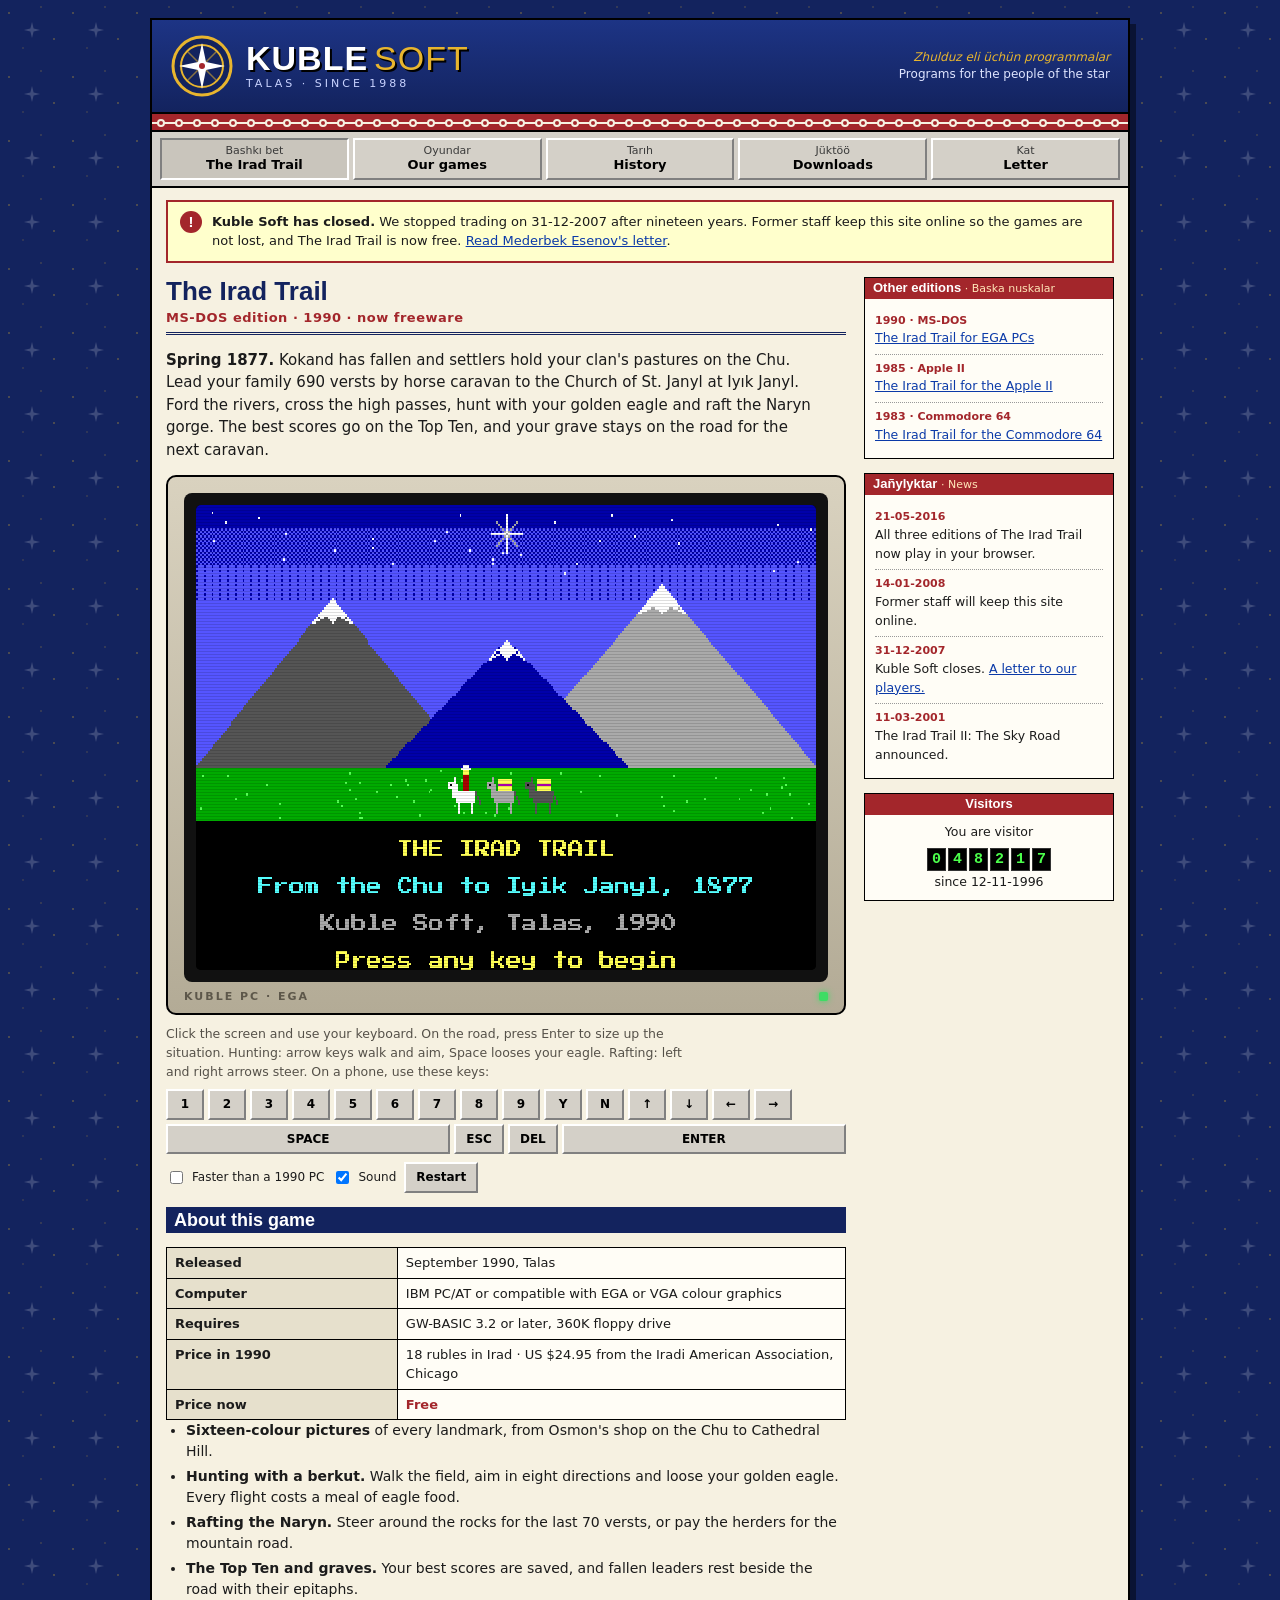
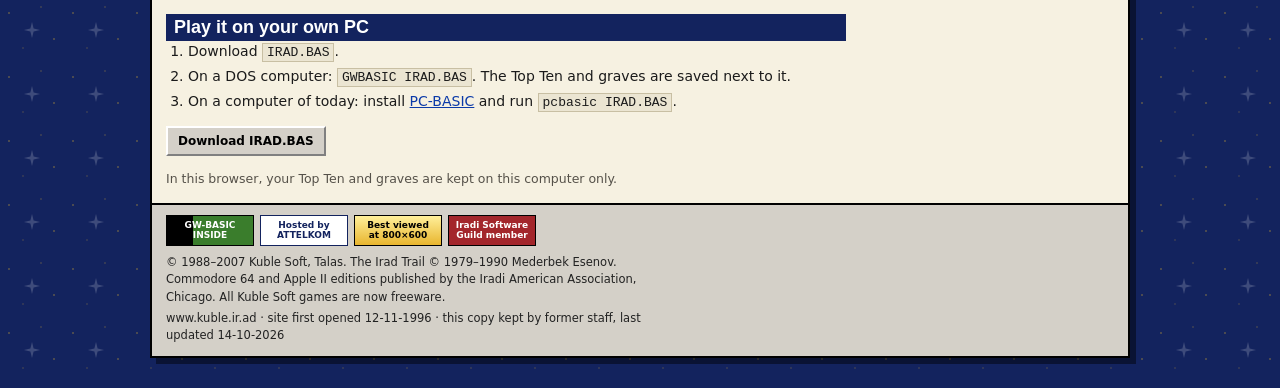
==== commit 82c7c568: "Remove the fiction note from the site footer Co-Authored-By: Claude Opus 5.5 <noreply@anthropic.com>" ====
--- a/index.html
+++ b/index.html
@@ -118,7 +118,6 @@
   </div>
   <p>&copy; 1988&ndash;2007 Kuble Soft, Talas. The Irad Trail &copy; 1979&ndash;1990 Mederbek Esenov. Commodore 64 and Apple II editions published by the Iradi American Association, Chicago. All Kuble Soft games are now freeware.</p>
   <p>www.kuble.ir.ad &middot; site first opened 12-11-1996 &middot; this copy kept by former staff, last updated 14-10-2026</p>
-  <p class="fiction">Kuble Soft, Irad and The Irad Trail are part of a fictional world.</p>
 </footer>
 </div>
 
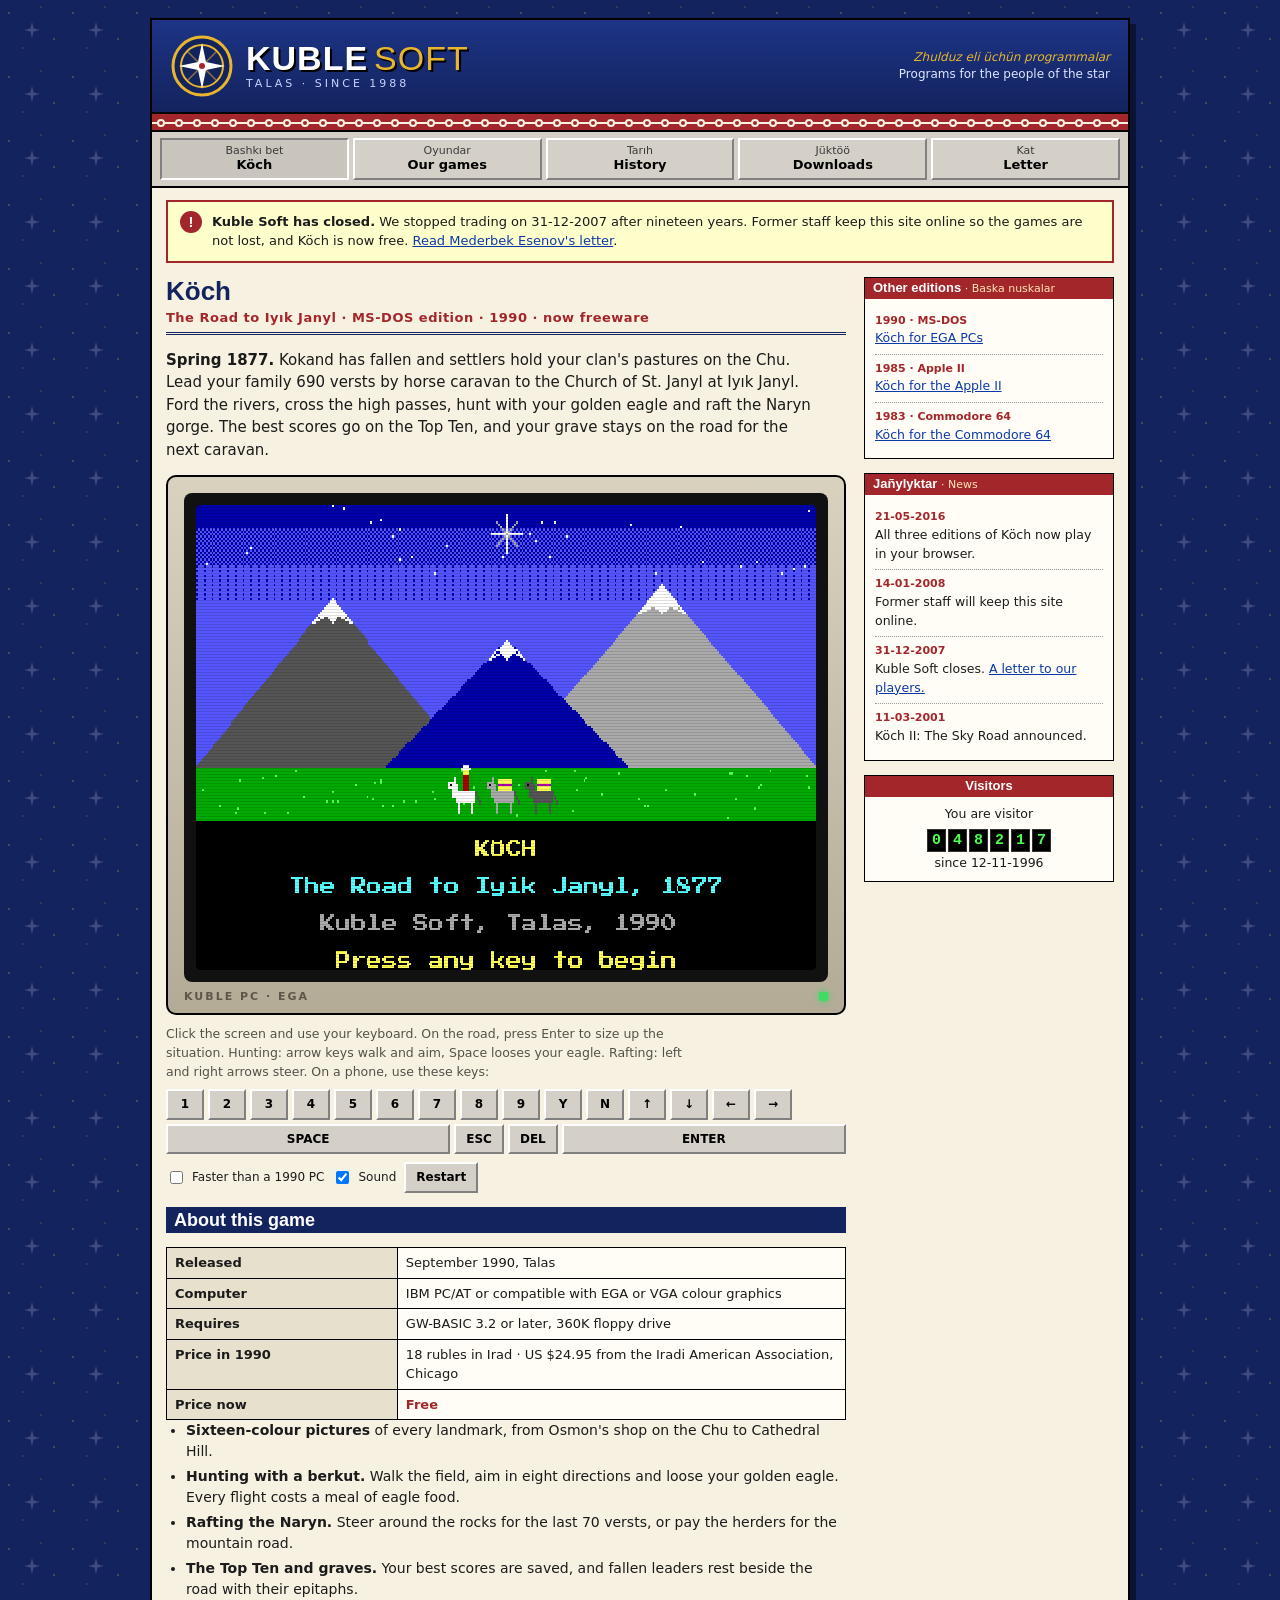
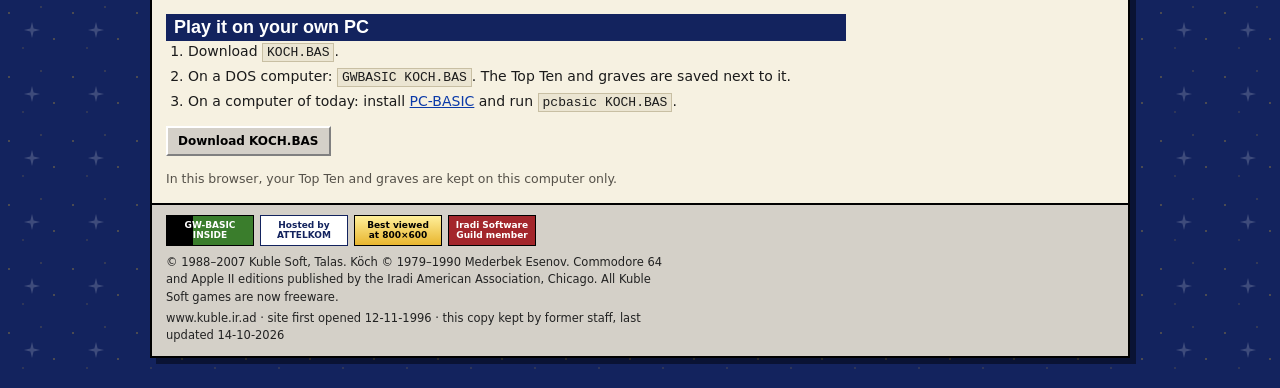
==== commit ddbd313c: "Rename the game to Köch: The Road to Iyık Janyl Köch is the Iradi word for the seasonal move of a he" ====
--- a/index.html
+++ b/index.html
@@ -2,7 +2,7 @@
 <html lang="en">
 <meta charset="utf-8">
 <meta name="viewport" content="width=device-width, initial-scale=1, viewport-fit=cover">
-<title>The Irad Trail</title>
+<title>Köch</title>
 <link rel="preconnect" href="https://fonts.googleapis.com">
 <link rel="preconnect" href="https://fonts.gstatic.com" crossorigin>
 <link rel="stylesheet" href="https://fonts.googleapis.com/css2?family=Press+Start+2P&display=swap">
@@ -23,17 +23,17 @@
 </header>
 <div class="shyrdak" aria-hidden="true"></div>
 <nav class="menu" aria-label="Site">
-  <a href="index.html" aria-current="page"><span>Bashkı bet</span>The Irad Trail</a>
+  <a href="index.html" aria-current="page"><span>Bashkı bet</span>Köch</a>
   <a href="about.html#games"><span>Oyundar</span>Our games</a>
   <a href="about.html#history"><span>Tarıh</span>History</a>
   <a href="about.html#downloads"><span>Jüktöö</span>Downloads</a>
   <a href="about.html#letter"><span>Kat</span>Letter</a>
 </nav>
-<div class="closed" role="note"><b>Kuble Soft has closed.</b> We stopped trading on 31-12-2007 after nineteen years. Former staff keep this site online so the games are not lost, and The Irad Trail is now free. <a href="about.html#letter">Read Mederbek Esenov's letter</a>.</div>
+<div class="closed" role="note"><b>Kuble Soft has closed.</b> We stopped trading on 31-12-2007 after nineteen years. Former staff keep this site online so the games are not lost, and Köch is now free. <a href="about.html#letter">Read Mederbek Esenov's letter</a>.</div>
 
 <main class="cols">
   <div class="main">
-    <h1>The Irad Trail<small>MS-DOS edition &middot; 1990 &middot; now freeware</small></h1>
+    <h1>Köch<small>The Road to Iyık Janyl &middot; MS-DOS edition &middot; 1990 &middot; now freeware</small></h1>
     <p class="lead"><b>Spring 1877.</b> Kokand has fallen and settlers hold your clan's pastures on the Chu. Lead your family 690 versts by horse caravan to the Church of St. Janyl at Iyık Janyl. Ford the rivers, cross the high passes, hunt with your golden eagle and raft the Naryn gorge. The best scores go on the Top Ten, and your grave stays on the road for the next caravan.</p>
     <div class="monitor pc">
       <div class="bezel">
@@ -80,9 +80,9 @@
 
     <h2>Play it on your own PC</h2>
     <ol class="steps">
-      <li>Download <code>IRAD.BAS</code>.</li>
-      <li>On a DOS computer: <code>GWBASIC IRAD.BAS</code>. The Top Ten and graves are saved next to it.</li>
-      <li>On a computer of today: install <a href="https://robhagemans.github.io/pcbasic/" target="_blank" rel="noopener">PC-BASIC</a> and run <code>pcbasic IRAD.BAS</code>.</li>
+      <li>Download <code>KOCH.BAS</code>.</li>
+      <li>On a DOS computer: <code>GWBASIC KOCH.BAS</code>. The Top Ten and graves are saved next to it.</li>
+      <li>On a computer of today: install <a href="https://robhagemans.github.io/pcbasic/" target="_blank" rel="noopener">PC-BASIC</a> and run <code>pcbasic KOCH.BAS</code>.</li>
     </ol>
     <div class="row" id="dl"></div>
     <p class="note">In this browser, your Top Ten and graves are kept on this computer only.</p>
@@ -90,17 +90,17 @@
   <aside class="side">
     <section class="box"><h3>Other editions <span>&middot; Baska nuskalar</span></h3>
       <div class="in"><ul class="news">
-        <li><time>1990 &middot; MS-DOS</time><a href="index.html">The Irad Trail for EGA PCs</a></li>
-        <li><time>1985 &middot; Apple II</time><a href="apple2/">The Irad Trail for the Apple II</a></li>
-        <li><time>1983 &middot; Commodore 64</time><a href="c64/">The Irad Trail for the Commodore 64</a></li>
+        <li><time>1990 &middot; MS-DOS</time><a href="index.html">Köch for EGA PCs</a></li>
+        <li><time>1985 &middot; Apple II</time><a href="apple2/">Köch for the Apple II</a></li>
+        <li><time>1983 &middot; Commodore 64</time><a href="c64/">Köch for the Commodore 64</a></li>
       </ul></div>
     </section>
     <section class="box"><h3>Jañylyktar <span>&middot; News</span></h3>
       <div class="in"><ul class="news">
-        <li><time datetime="2016-05-21">21-05-2016</time>All three editions of The Irad Trail now play in your browser.</li>
+        <li><time datetime="2016-05-21">21-05-2016</time>All three editions of Köch now play in your browser.</li>
         <li><time datetime="2008-01-14">14-01-2008</time>Former staff will keep this site online.</li>
         <li><time datetime="2007-12-31">31-12-2007</time>Kuble Soft closes. <a href="about.html#letter">A letter to our players.</a></li>
-        <li><time datetime="2001-03-11">11-03-2001</time>The Irad Trail II: The Sky Road announced.</li>
+        <li><time datetime="2001-03-11">11-03-2001</time>Köch II: The Sky Road announced.</li>
       </ul></div>
     </section>
     <section class="box counter"><h3>Visitors</h3>
@@ -116,13 +116,13 @@
     <span class="wb c">Best viewed<br>at 800&times;600</span>
     <span class="wb d">Iradi Software<br>Guild member</span>
   </div>
-  <p>&copy; 1988&ndash;2007 Kuble Soft, Talas. The Irad Trail &copy; 1979&ndash;1990 Mederbek Esenov. Commodore 64 and Apple II editions published by the Iradi American Association, Chicago. All Kuble Soft games are now freeware.</p>
+  <p>&copy; 1988&ndash;2007 Kuble Soft, Talas. Köch &copy; 1979&ndash;1990 Mederbek Esenov. Commodore 64 and Apple II editions published by the Iradi American Association, Chicago. All Kuble Soft games are now freeware.</p>
   <p>www.kuble.ir.ad &middot; site first opened 12-11-1996 &middot; this copy kept by former staff, last updated 14-10-2026</p>
 </footer>
 </div>
 
 
-<script type="text/plain" id="bas">10 REM THE IRAD TRAIL: MS-DOS EDITION
+<script type="text/plain" id="bas">10 REM KOCH: THE ROAD TO IYIK JANYL. MS-DOS EDITION
 20 REM KUBLE SOFT, TALAS 1990. BY MEDERBEK ESENOV. GW-BASIC 3.2, EGA (SCREEN 7)
 30 KEY OFF:SCREEN 7:WIDTH 40:COLOR 15,0:CLS
 40 DEFINT I-K:RANDOMIZE TIMER:MUTE=0:ON ERROR GOTO 9900
@@ -143,11 +143,11 @@
 100 GOSUB 6000
 110 IF MUTE=0 THEN PLAY "MB T120 O3 L8 E G A4 G E D4 E G A B > D4 < B A G2"
 120 LOCATE 25,10:COLOR 14:PRINT "Press any key to begin";:COLOR 15:GOSUB 7400
-200 CLS:GOSUB 7100:LOCATE 3,13:COLOR 14:PRINT "The Irad Trail":COLOR 15
+200 CLS:GOSUB 7100:LOCATE 3,19:COLOR 14:PRINT "K"+CHR$(148)+"ch":COLOR 15
 205 LOCATE 6,5:PRINT "You may:"
 210 LOCATE 8,7:PRINT "1. Travel the road"
 215 LOCATE 9,7:PRINT "2. Learn about the road"
-220 LOCATE 10,7:PRINT "3. See the Irad Top Ten"
+220 LOCATE 10,7:PRINT "3. See the Top Ten"
 225 LOCATE 11,7:IF MUTE THEN PRINT "4. Turn sound on" ELSE PRINT "4. Turn sound off"
 230 LOCATE 12,7:PRINT "5. Choose management options"
 235 LOCATE 13,7:PRINT "6. End"
@@ -167,7 +167,7 @@
 326 S$=S$+"/the river to Iyik Janyl. Steer with/the left and right arrow keys./ /Arrive by the Feast of St. Janyl, 24/August, for a bonus.":GOSUB 7700
 330 GOSUB 7500:GOTO 200
 400 GOSUB 410:GOTO 200
-410 CLS:GOSUB 7100:LOCATE 3,12:COLOR 14:PRINT "The Irad Top Ten":COLOR 15
+410 CLS:GOSUB 7100:LOCATE 3,15:COLOR 14:PRINT "The Top Ten":COLOR 15
 415 LOCATE 5,3:PRINT "Name";TAB(20);"Points";TAB(29);"Rating"
 420 FOR I=1 TO 10:LOCATE 6+I,3:PRINT LEFT$(BESTNAME$(I),16);TAB(20);BESTSCORE(I);TAB(29);BESTRANK$(I):NEXT
 425 LOCATE 18,3:PRINT "Trail guide: 4000 points or more":LOCATE 19,3:PRINT "Rider: 2000 to 3999 points":LOCATE 20,3:PRINT "Greenhorn: fewer than 2000 points"
@@ -532,7 +532,7 @@
 6010 PX=70:PY=40:BW=70:MC=8:SN=10:GOSUB 6880:PX=240:PY=34:BW=79:MC=7:SN=12:GOSUB 6880:PX=160:PY=58:BW=62:MC=1:SN=8:GOSUB 6880
 6015 LINE(0,113)-(319,135),2,BF:FOR I=1 TO 60:PSET(INT(RND*319),114+INT(RND*21)),10:NEXT
 6020 GL=0:GX=130:GY=132:GC=15:GR=1:GOSUB 9600:GX=150:GC=7:GR=2:GOSUB 9600:GX=170:GC=8:GOSUB 9600
-6025 LOCATE 19,14:COLOR 14:PRINT "THE IRAD TRAIL":COLOR 11:LOCATE 21,5:PRINT "From the Chu to Iyik Janyl, 1877":COLOR 7:LOCATE 23,9:PRINT "Kuble Soft, Talas, 1990":COLOR 15:RETURN
+6025 LOCATE 19,19:COLOR 14:PRINT "K"+CHR$(153)+"CH":COLOR 11:LOCATE 21,7:PRINT "The Road to Iyik Janyl, 1877":COLOR 7:LOCATE 23,9:PRINT "Kuble Soft, Talas, 1990":COLOR 15:RETURN
 6100 CLS:HZ=100:GOSUB 6850:ON NXTMARK GOSUB 6200,6300,6400,6450,6500,6300,6400,6550,6400,6300,6600,6650,6700:RETURN
 6200 PX=60:PY=52:BW=60:MC=8:SN=8:GOSUB 6880:PX=170:PY=44:BW=80:MC=7:SN=10:GOSUB 6880:PX=280:PY=60:BW=39:MC=8:SN=6:GOSUB 6880
 6205 LINE(0,101)-(319,135),2,BF:LINE(0,108)-(319,113),9,BF:LINE(0,110)-(319,110),11,,&HF0F0
@@ -728,13 +728,13 @@
 8815 IF I>1 THEN IF BESTSCORE(I-1)<SCORE THEN BESTNAME$(I)=BESTNAME$(I-1):BESTSCORE(I)=BESTSCORE(I-1):BESTRANK$(I)=BESTRANK$(I-1):I=I-1:GOTO 8815
 8820 BESTNAME$(I)=A$:BESTSCORE(I)=SCORE:BESTRANK$(I)=RANK$:GOSUB 8920:GOSUB 410:GOTO 8700
 8900 REM
-8902 GOSUB 8950:FILEOK=1:OPEN "IRADTOP.DAT" FOR INPUT AS #1:IF FILEOK=0 THEN 8910
+8902 GOSUB 8950:FILEOK=1:OPEN "KOCHTOP.DAT" FOR INPUT AS #1:IF FILEOK=0 THEN 8910
 8905 FOR I=1 TO 10:INPUT #1,BESTNAME$(I),BESTSCORE(I),BESTRANK$(I):NEXT:CLOSE #1
-8910 NGRAVES=0:FILEOK=1:OPEN "IRADGRV.DAT" FOR INPUT AS #1:IF FILEOK=0 THEN RETURN
+8910 NGRAVES=0:FILEOK=1:OPEN "KOCHGRV.DAT" FOR INPUT AS #1:IF FILEOK=0 THEN RETURN
 8915 INPUT #1,NGRAVES:FOR I=1 TO NGRAVES:INPUT #1,GRAVEV(I),GRAVENAME$(I),GRAVEEPI$(I):NEXT:CLOSE #1:RETURN
-8920 FILEOK=1:OPEN "IRADTOP.DAT" FOR OUTPUT AS #1:IF FILEOK=0 THEN RETURN
+8920 FILEOK=1:OPEN "KOCHTOP.DAT" FOR OUTPUT AS #1:IF FILEOK=0 THEN RETURN
 8925 FOR I=1 TO 10:WRITE #1,BESTNAME$(I),BESTSCORE(I),BESTRANK$(I):NEXT:CLOSE #1:RETURN
-8930 FILEOK=1:OPEN "IRADGRV.DAT" FOR OUTPUT AS #1:IF FILEOK=0 THEN RETURN
+8930 FILEOK=1:OPEN "KOCHGRV.DAT" FOR OUTPUT AS #1:IF FILEOK=0 THEN RETURN
 8935 PRINT #1,NGRAVES:FOR I=1 TO NGRAVES:WRITE #1,GRAVEV(I),GRAVENAME$(I),GRAVEEPI$(I):NEXT:CLOSE #1:RETURN
 8950 RESTORE 9300:FOR I=1 TO 10:READ BESTNAME$(I),BESTSCORE(I),BESTRANK$(I):NEXT:RETURN
 9000 DATA January,0,0,February,31,0,March,59,1,April,90,2,May,120,2,June,151,3
@@ -864,13 +864,15 @@
 const GLYPHS = new Array(256).fill(null);
 function buildFont() {
   const c = document.createElement("canvas"); c.width = 16; c.height = 16; const x = c.getContext("2d", { willReadFrequently: true });
-  for (let ch = 32; ch < 127; ch++) {
-    x.clearRect(0, 0, 16, 16); x.fillStyle = "#fff"; x.font = '8px "Press Start 2P", monospace'; x.textBaseline = "top"; x.fillText(String.fromCharCode(ch), 0, 0);
+  const raster = s => { x.clearRect(0, 0, 16, 16); x.fillStyle = "#fff"; x.font = '8px "Press Start 2P", monospace'; x.textBaseline = "top"; x.fillText(s, 0, 0);
     const d = x.getImageData(0, 0, 8, 8).data; const rows = [];
     for (let y = 0; y < 8; y++) { let r = 0; for (let xx = 0; xx < 8; xx++) if (d[(y * 8 + xx) * 4 + 3] > 110) r |= 0x80 >> xx; rows.push(r); }
-    GLYPHS[ch] = rows;
-  }
+    return rows; };
+  for (let ch = 32; ch < 127; ch++) GLYPHS[ch] = raster(String.fromCharCode(ch));
   GLYPHS[32] = [0,0,0,0,0,0,0,0];
+  // Code page 437 letters with marks: lower case from the font, capitals as the plain letter with two dots on top.
+  for (const [code, ch] of [[129, "ü"], [148, "ö"], [164, "ñ"]]) GLYPHS[code] = raster(ch);
+  for (const [code, ch] of [[153, "O"], [154, "U"]]) { const g = GLYPHS[ch.charCodeAt(0)]; GLYPHS[code] = [0x44, g[0], g[1], g[3], g[4], g[5], g[6], 0]; }
   const box = (h, v) => { const r = []; for (let y = 0; y < 8; y++) { let b = 0; if (h && (y === 3 || y === 4)) b |= h === 2 ? 0 : 0xff; if (v && 1) b |= 0x18; r.push(b); } return r; };
   GLYPHS[196] = [0,0,0,0xff,0xff,0,0,0]; GLYPHS[205] = [0,0,0xff,0,0xff,0,0,0]; GLYPHS[179] = [24,24,24,24,24,24,24,24];
   for (let i = 127; i < 256; i++) if (!GLYPHS[i]) GLYPHS[i] = [0,0x3c,0x3c,0x3c,0x3c,0x3c,0x3c,0];
@@ -1334,7 +1336,10 @@
   let pc = new EgaPC(), basic = null, lineBuf = null, base = performance.now(), gen = 0;
   const FSKEY = "irad-trail-dos-files";
   let fsCache = null;
-  const fs = () => { if (!fsCache) { try { fsCache = JSON.parse(localStorage.getItem(FSKEY) || "{}"); } catch (e) { fsCache = {}; } } return fsCache; };
+  const fs = () => { if (!fsCache) { try { fsCache = JSON.parse(localStorage.getItem(FSKEY) || "{}"); } catch (e) { fsCache = {}; }
+      // Saves made before the game was renamed keep working.
+      for (const [o, n] of [["IRADTOP.DAT", "KOCHTOP.DAT"], ["IRADGRV.DAT", "KOCHGRV.DAT"]]) if (fsCache[o] && !fsCache[n]) fsCache[n] = fsCache[o]; }
+    return fsCache; };
   const saveFs = () => { try { localStorage.setItem(FSKEY, JSON.stringify(fsCache || {})); } catch (e) {} };
 
   let actx = null, audioEnd = 0;
@@ -1404,7 +1409,7 @@
   }
   document.getElementById("restart").addEventListener("click", () => { start(); kbd.focus({ preventScroll: true }); });
   const dl = document.getElementById("dl");
-  fetch("IRAD.BAS", { method: "HEAD" }).then(r => { if (!r.ok) return; const a = document.createElement("a"); a.href = "IRAD.BAS"; a.className = "btn"; a.textContent = "Download IRAD.BAS"; a.setAttribute("download", "IRAD.BAS"); dl.appendChild(a); }).catch(() => {});
+  fetch("KOCH.BAS", { method: "HEAD" }).then(r => { if (!r.ok) return; const a = document.createElement("a"); a.href = "KOCH.BAS"; a.className = "btn"; a.textContent = "Download KOCH.BAS"; a.setAttribute("download", "KOCH.BAS"); dl.appendChild(a); }).catch(() => {});
   requestAnimationFrame(frame);
   const go = () => { buildFont(); if (!window.__NO_AUTORUN) start(); };
   (document.fonts && document.fonts.load ? Promise.race([document.fonts.load('8px "Press Start 2P"'), new Promise(r => setTimeout(r, 2500))]) : Promise.resolve()).then(go, go);
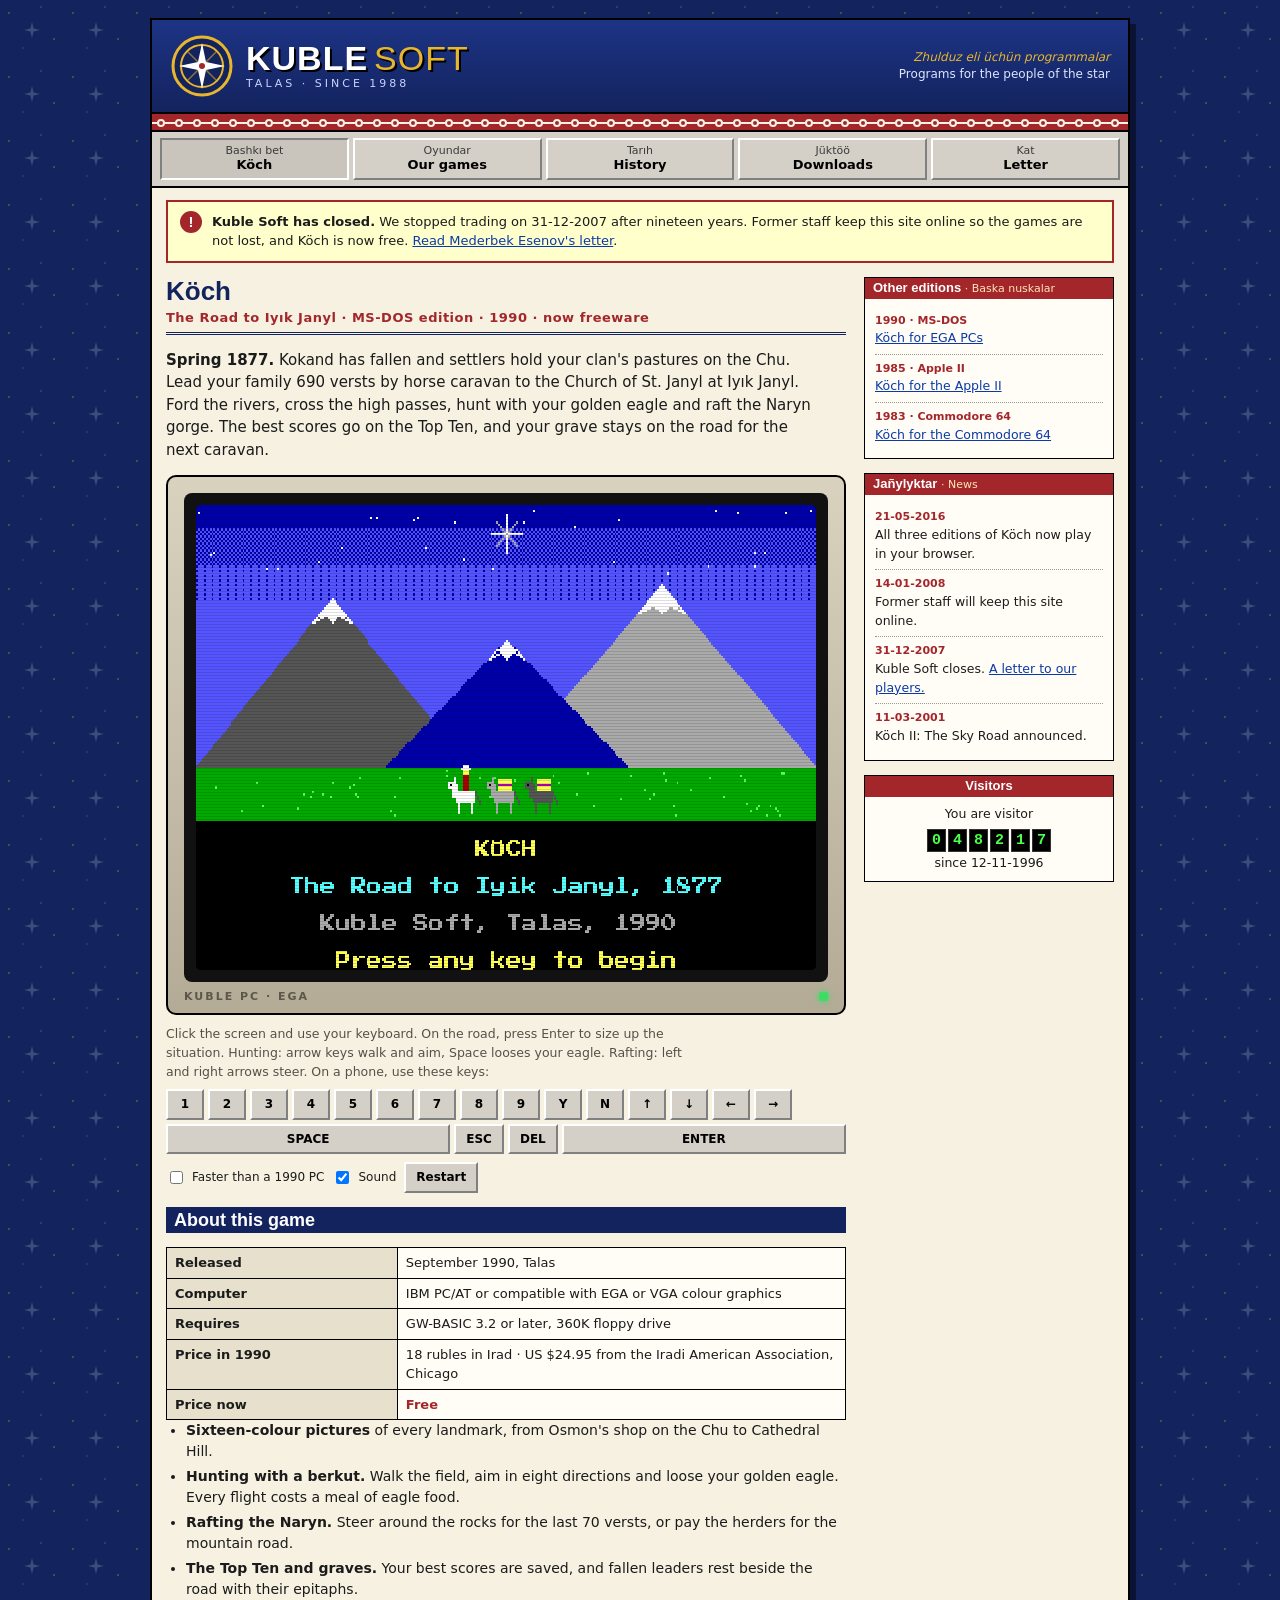
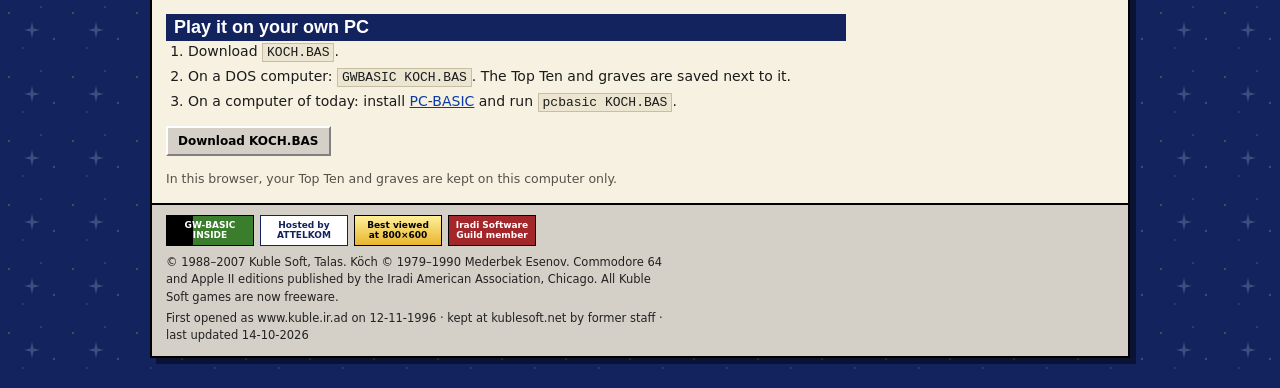
==== commit 6140e248: "Serve the site at kublesoft.net Add the CNAME file for GitHub Pages and point the footer and README " ====
--- a/index.html
+++ b/index.html
@@ -117,7 +117,7 @@
     <span class="wb d">Iradi Software<br>Guild member</span>
   </div>
   <p>&copy; 1988&ndash;2007 Kuble Soft, Talas. Köch &copy; 1979&ndash;1990 Mederbek Esenov. Commodore 64 and Apple II editions published by the Iradi American Association, Chicago. All Kuble Soft games are now freeware.</p>
-  <p>www.kuble.ir.ad &middot; site first opened 12-11-1996 &middot; this copy kept by former staff, last updated 14-10-2026</p>
+  <p>First opened as www.kuble.ir.ad on 12-11-1996 &middot; kept at kublesoft.net by former staff &middot; last updated 14-10-2026</p>
 </footer>
 </div>
 
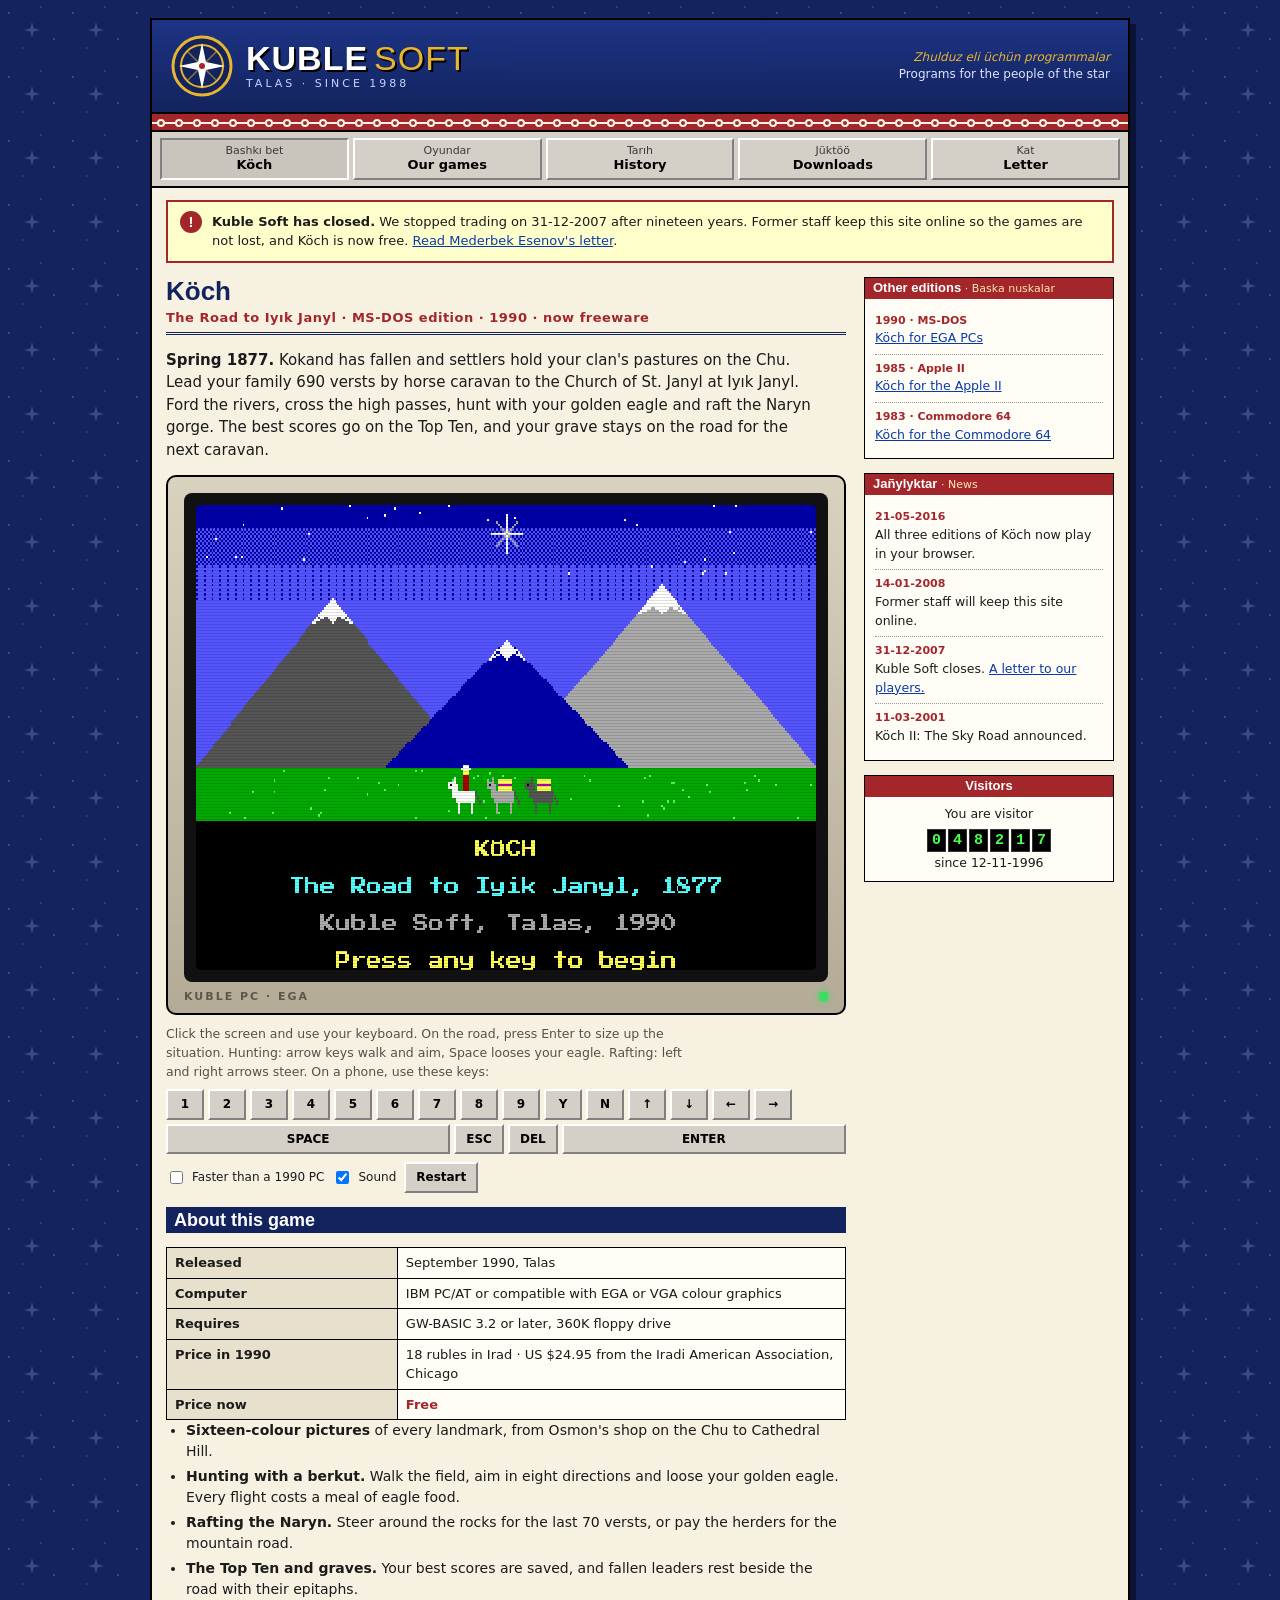
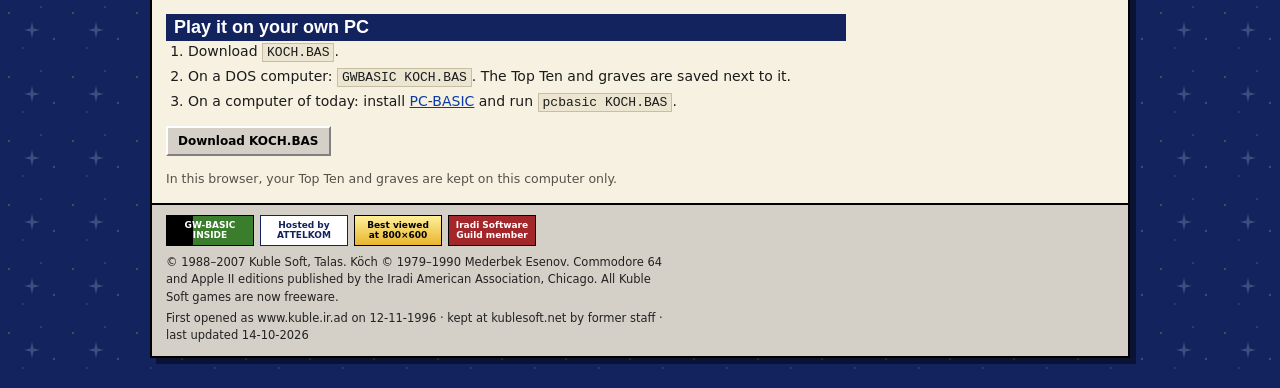
==== commit eeb5c334: "Add search and share metadata to every page Each page now has its own title, description and canonic" ====
--- a/index.html
+++ b/index.html
@@ -2,7 +2,29 @@
 <html lang="en">
 <meta charset="utf-8">
 <meta name="viewport" content="width=device-width, initial-scale=1, viewport-fit=cover">
-<title>Köch</title>
+<title>Köch: The Road to Iyık Janyl · Kuble Soft</title>
+<meta name="description" content="Kuble Soft's 1990 caravan game for MS-DOS. Lead your family from the Chu to Iyık Janyl in 1877, hunt with your eagle and raft the Naryn. Free to play.">
+<link rel="canonical" href="https://kublesoft.net/">
+<meta name="theme-color" content="#13235e">
+<link rel="icon" href="site/img/favicon.svg" type="image/svg+xml">
+<link rel="icon" href="site/img/favicon-32.png" sizes="32x32" type="image/png">
+<link rel="apple-touch-icon" href="site/img/apple-touch-icon.png">
+<meta property="og:type" content="website">
+<meta property="og:site_name" content="Kuble Soft">
+<meta property="og:locale" content="en_US">
+<meta property="og:title" content="Köch: The Road to Iyık Janyl (MS-DOS, 1990)">
+<meta property="og:description" content="Kuble Soft's 1990 caravan game for MS-DOS. Lead your family from the Chu to Iyık Janyl in 1877, hunt with your eagle and raft the Naryn. Free to play.">
+<meta property="og:url" content="https://kublesoft.net/">
+<meta property="og:image" content="https://kublesoft.net/site/img/og-dos.png">
+<meta property="og:image:width" content="1200">
+<meta property="og:image:height" content="630">
+<meta property="og:image:alt" content="Title screen of Köch for MS-DOS: snow-capped mountains, a horse caravan and the Pole Star in 16-colour EGA.">
+<meta name="twitter:card" content="summary_large_image">
+<meta name="twitter:title" content="Köch: The Road to Iyık Janyl (MS-DOS, 1990)">
+<meta name="twitter:description" content="Kuble Soft's 1990 caravan game for MS-DOS. Lead your family from the Chu to Iyık Janyl in 1877, hunt with your eagle and raft the Naryn. Free to play.">
+<meta name="twitter:image" content="https://kublesoft.net/site/img/og-dos.png">
+<meta name="twitter:image:alt" content="Title screen of Köch for MS-DOS: snow-capped mountains, a horse caravan and the Pole Star in 16-colour EGA.">
+<script type="application/ld+json">{"@context":"https://schema.org","@type":"VideoGame","name":"Köch: The Road to Iyık Janyl","alternateName":"Köch","description":"A caravan game set in 1877. Lead a family of five 690 versts by horse caravan from the Chu to Iyık Janyl.","url":"https://kublesoft.net/","image":"https://kublesoft.net/site/img/og-dos.png","gamePlatform":"MS-DOS","applicationCategory":"Game","genre":["Simulation","Educational","Adventure"],"playMode":"SinglePlayer","inLanguage":"en","datePublished":"1990","author":{"@type":"Person","name":"Mederbek Esenov"},"publisher":{"@type":"Organization","name":"Kuble Soft","url":"https://kublesoft.net/about.html"},"offers":{"@type":"Offer","price":"0","priceCurrency":"USD","availability":"https://schema.org/InStock"}}</script>
 <link rel="preconnect" href="https://fonts.googleapis.com">
 <link rel="preconnect" href="https://fonts.gstatic.com" crossorigin>
 <link rel="stylesheet" href="https://fonts.googleapis.com/css2?family=Press+Start+2P&display=swap">
